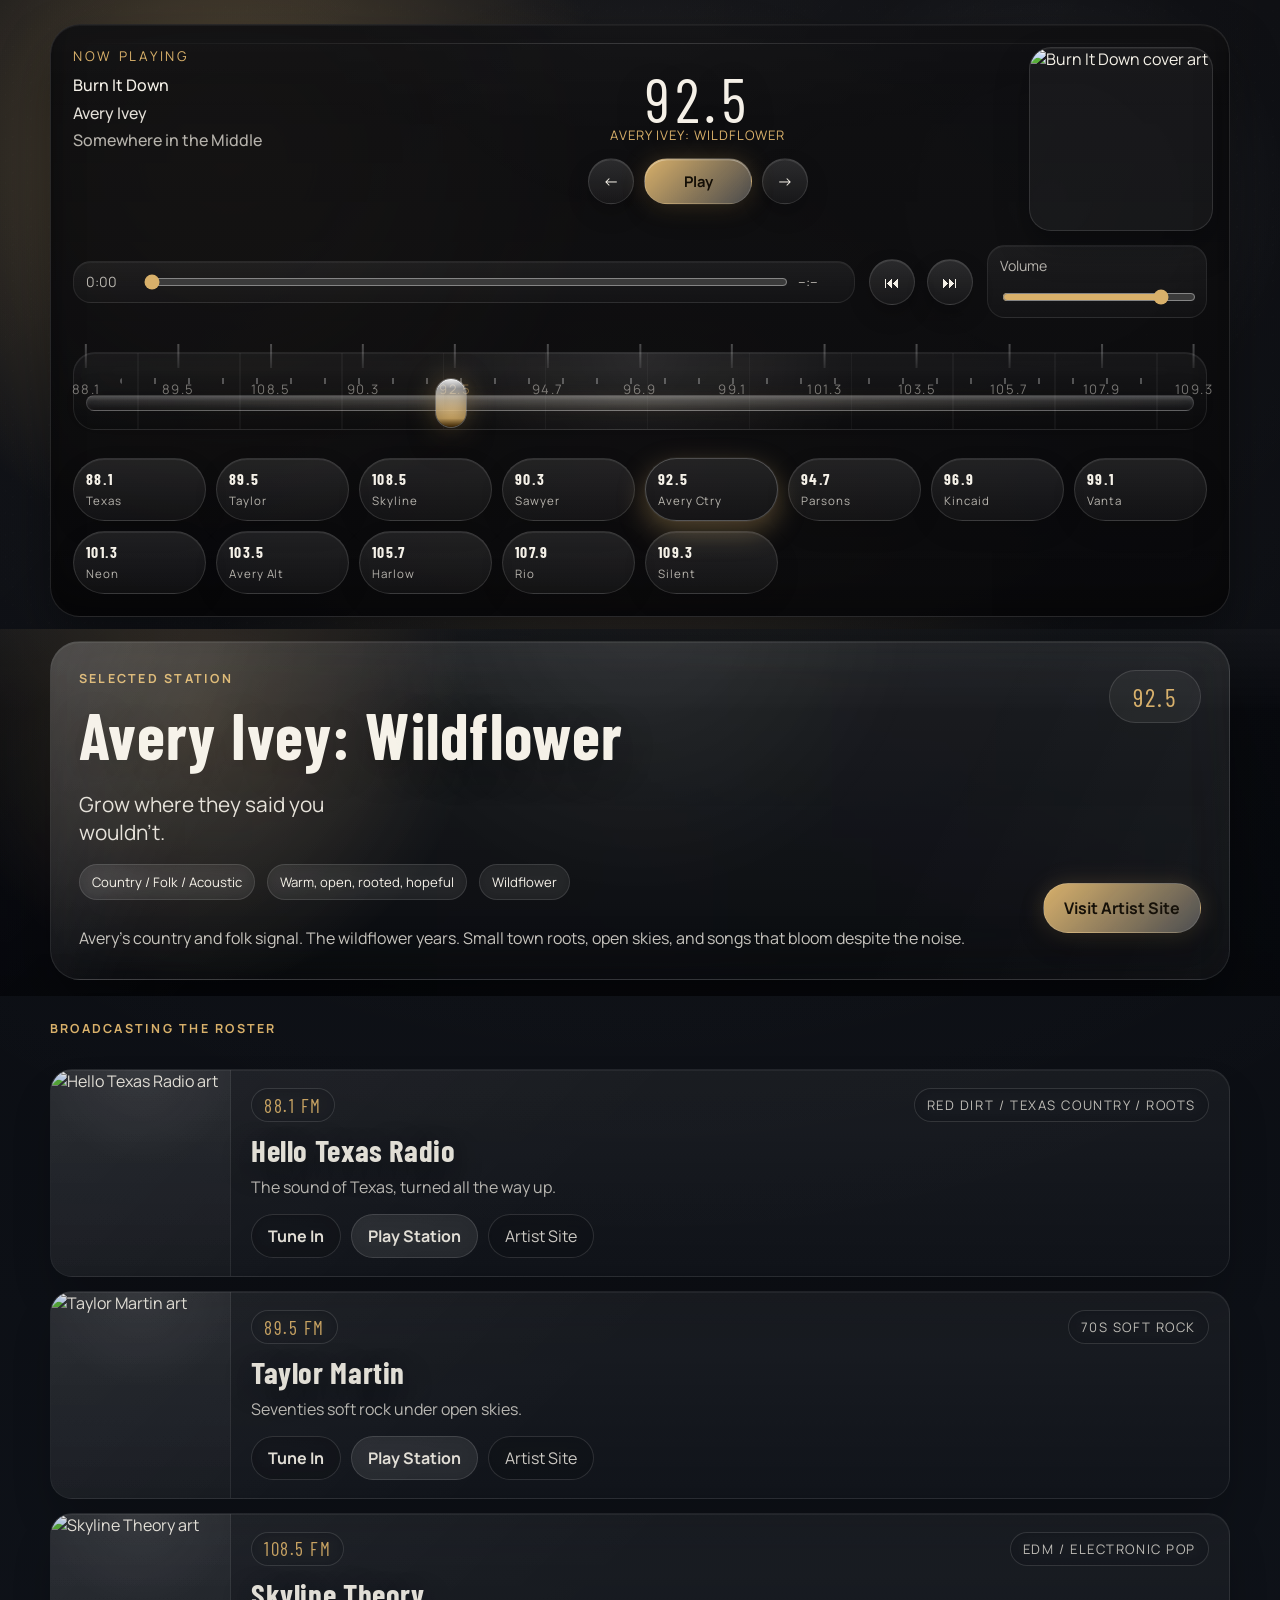
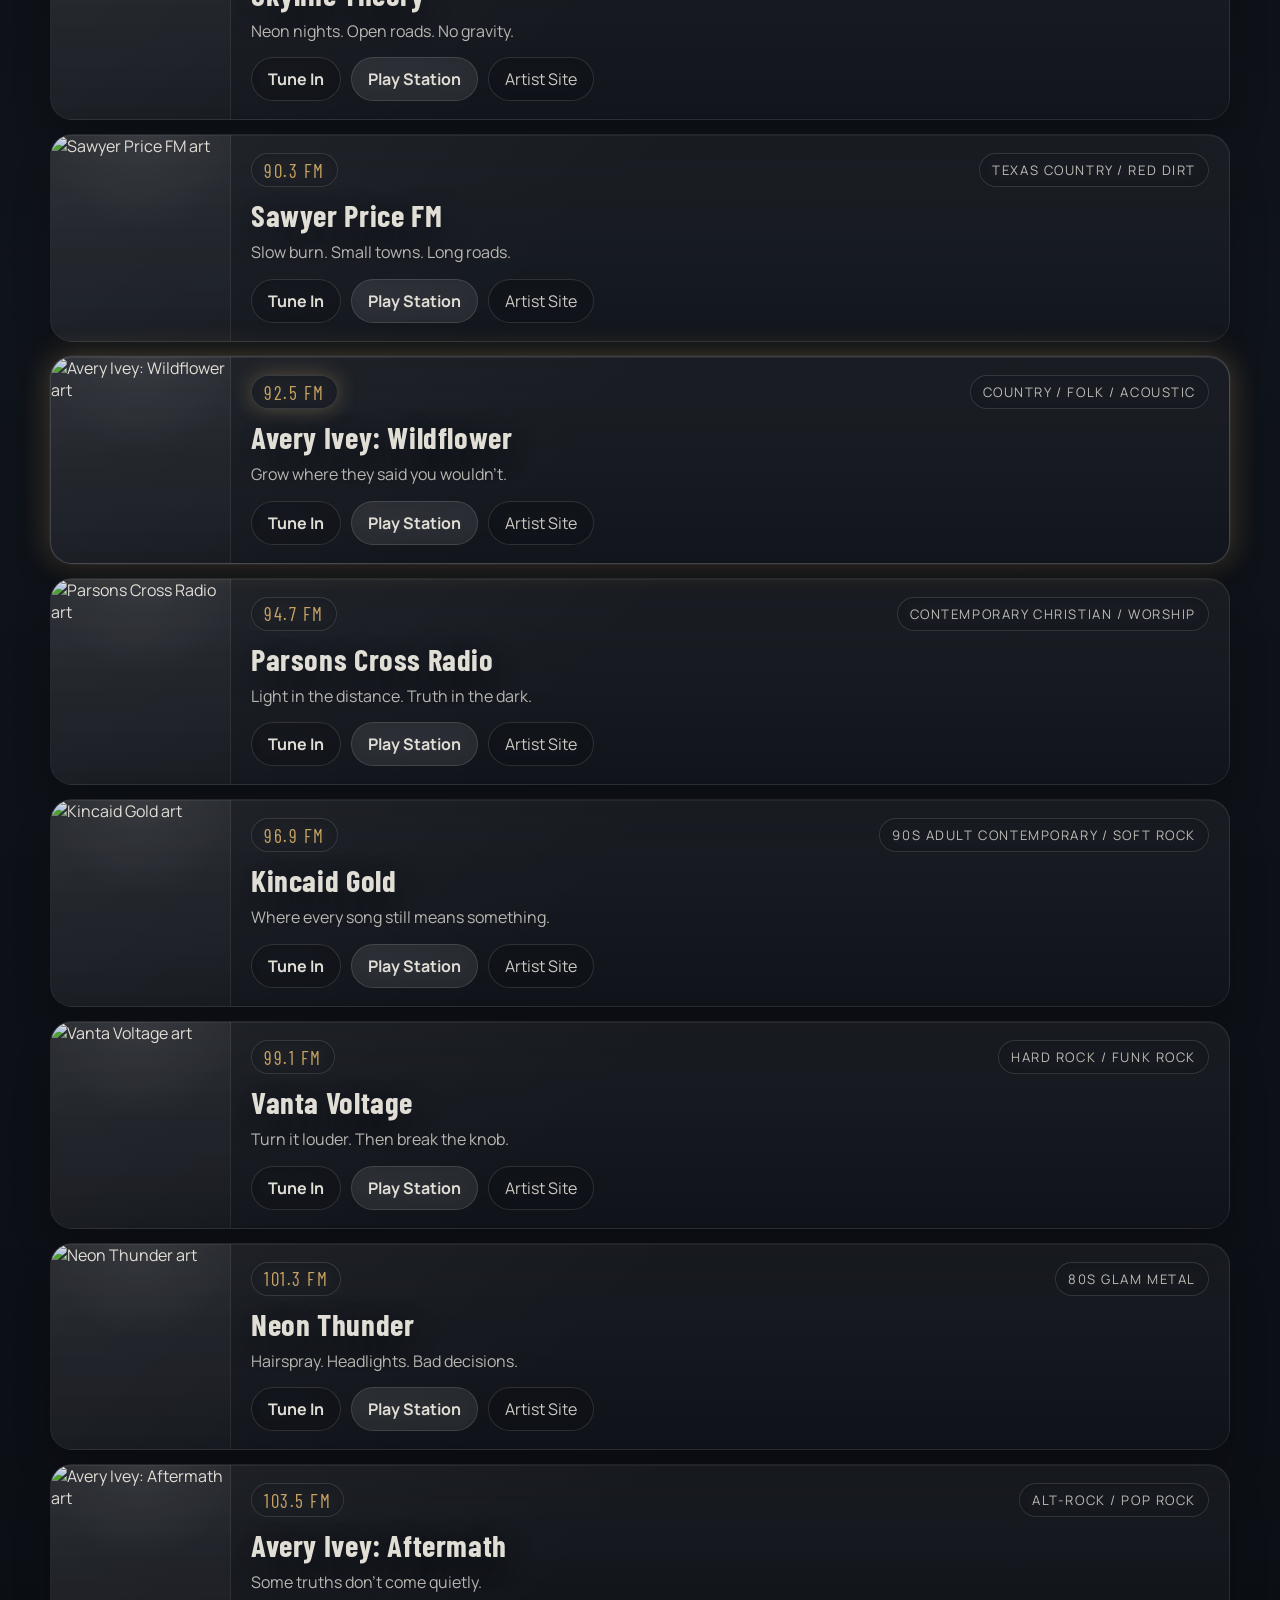
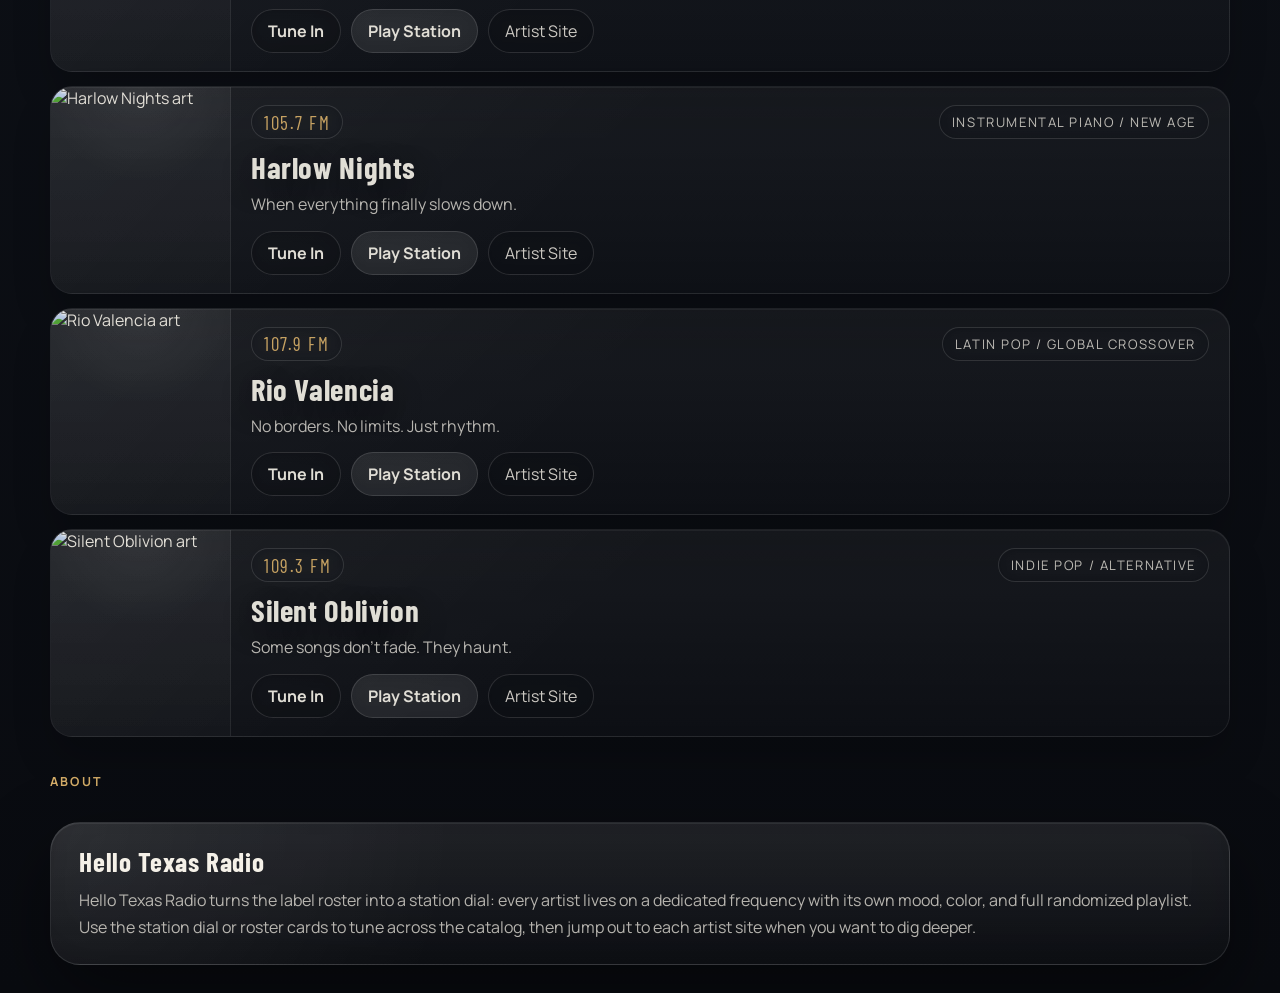
==== index.html @ 2b3ccd03 "Migrade to canonical Websites folder location" ====
<!DOCTYPE html>
<html lang="en">
  <head>
    <meta charset="UTF-8" />
    <meta name="viewport" content="width=device-width, initial-scale=1.0" />
    <title>Hello Texas Radio</title>
    <meta
      name="description"
      content="Tune through the stations of Hello Texas Records in a cinematic radio-dial homepage experience."
    />
    <link rel="preconnect" href="https://fonts.googleapis.com" />
    <link rel="preconnect" href="https://fonts.gstatic.com" crossorigin />
    <link
      href="https://fonts.googleapis.com/css2?family=Barlow+Condensed:wght@500;600;700&family=Manrope:wght@400;500;600;700&display=swap"
      rel="stylesheet"
    />
    <link rel="stylesheet" href="./css/styles.css" />
  </head>
  <body class="theme-texas">
    <div class="page-shell">
      <div class="atmosphere">
        <div class="atmosphere__gradient"></div>
        <div class="atmosphere__art" id="hero-art"></div>
        <div class="atmosphere__scanlines"></div>
        <div class="atmosphere__grain"></div>
      </div>

      <div class="sticky-player" id="sticky-player" aria-hidden="true">
        <div class="sticky-player__inner">
          <div class="sticky-player__meta">
            <img
              class="sticky-player__art"
              id="sticky-art"
              src="https://raw.githubusercontent.com/SteveP999/Hello-Texas/main/dancing-through-my-dreams-cover.png"
              alt="Current album art"
            />
            <div class="sticky-player__copy">
              <span id="sticky-track">Dancing Through My Dreams</span>
              <span id="sticky-artist">Hello Texas</span>
            </div>
          </div>

          <div class="sticky-player__station-nav">
            <button class="transport__button" id="sticky-station-prev" type="button" aria-label="Previous station">
              &#8592;
            </button>
            <div class="sticky-player__station-block">
              <span id="sticky-frequency">88.1 FM</span>
              <strong id="sticky-station">Hello Texas Radio</strong>
            </div>
            <button class="transport__button" id="sticky-station-next" type="button" aria-label="Next station">
              &#8594;
            </button>
          </div>

          <div class="sticky-player__controls">
            <button class="transport__button" id="sticky-prev" type="button" aria-label="Previous track">
              &#9198;
            </button>
            <button
              class="transport__button transport__button--play"
              id="sticky-play"
              type="button"
              aria-label="Play or pause"
            >
              Play
            </button>
            <button class="transport__button" id="sticky-next" type="button" aria-label="Next track">
              &#9197;
            </button>
          </div>
        </div>
      </div>

      <main id="top">
        <section class="radio-top section" id="stations">
          <div class="dial-card">
            <div class="radio-top__header">
              <div class="player-copy radio-top__copy">
                <p class="player-kicker">Now Playing</p>
                <h3 class="player-track" id="player-track">Dancing Through My Dreams</h3>
                <p class="player-artist" id="player-artist">Hello Texas</p>
                <p class="player-album" id="player-album">Day to Day (The Lost Tapes)</p>
              </div>

              <div class="radio-top__center">
                <div class="hero-player-layout__station-nav radio-top__station-nav">
                  <div class="hero-player-layout__station radio-top__station-block">
                    <div class="hero-player-card__brandbar radio-top__brandbar" aria-label="Hello Texas Radio">
                      <span class="hero-player-card__brand">
                        <span class="hero-player-card__brand-hello">Hello</span>
                        <span class="hero-player-card__brand-texas">Texas</span>
                        <span class="hero-player-card__brand-radio">Radio</span>
                      </span>
                    </div>
                    <span class="hero-player-layout__frequency" id="player-frequency">88.1</span>
                    <p class="player-station" id="player-station">Hello Texas Radio</p>
                    <div class="radio-top__play-row">
                      <button class="transport__button" id="player-station-prev" type="button" aria-label="Previous station">
                        &#8592;
                      </button>
                      <button
                        class="transport__button transport__button--play transport__button--hero-play"
                        id="player-play"
                        type="button"
                        aria-label="Play or pause"
                      >
                        Play
                      </button>
                      <button class="transport__button" id="player-station-next" type="button" aria-label="Next station">
                        &#8594;
                      </button>
                    </div>
                  </div>
                </div>
              </div>

              <div class="radio-top__art">
                <img
                  class="player-art radio-top__art-image"
                  id="player-art"
                  src="https://raw.githubusercontent.com/SteveP999/Hello-Texas/main/dancing-through-my-dreams-cover.png"
                  alt="Current track artwork"
                />
                <img
                  class="station-panel__cover station-panel__cover--hidden"
                  id="station-cover"
                  src="https://raw.githubusercontent.com/SteveP999/Hello-Texas/main/dancing-through-my-dreams-cover.png"
                  alt="Selected station art"
                />
              </div>
            </div>

            <div class="radio-top__controls">
              <div class="transport transport--hero">
                <button class="transport__button" id="player-prev" type="button" aria-label="Previous track">
                  &#9198;
                </button>
                <button class="transport__button" id="player-next" type="button" aria-label="Next track">
                  &#9197;
                </button>
              </div>

              <div class="progress">
                <span id="current-time">0:00</span>
                <input
                  class="progress__slider"
                  id="progress-slider"
                  type="range"
                  min="0"
                  max="100"
                  value="0"
                  step="0.1"
                  aria-label="Track progress"
                />
                <span id="duration-time">--:--</span>
              </div>

              <div class="volume">
                <label for="volume-slider">Volume</label>
                <input
                  class="volume__slider"
                  id="volume-slider"
                  type="range"
                  min="0"
                  max="1"
                  value="0.85"
                  step="0.01"
                  aria-label="Volume"
                />
              </div>
            </div>

            <div class="dial" id="dial" aria-label="Radio station dial">
              <div class="dial__track"></div>
              <div class="dial__ticks" id="dial-ticks"></div>
              <button
                class="dial__knob"
                id="dial-knob"
                type="button"
                aria-label="Drag to tune stations"
                aria-valuemin="88.1"
                aria-valuemax="109.3"
                aria-valuenow="88.1"
              ></button>
            </div>

            <div class="preset-row" id="preset-row" aria-label="Station presets"></div>
          </div>
        </section>

        <section class="hero section" id="main-player-anchor">
          <article class="station-panel station-info-panel">
            <div class="station-panel__header station-panel__header--wide">
              <div class="station-panel__heading">
                <p class="eyebrow">Selected Station</p>
                <h1 id="hero-station-name">Hello Texas Radio</h1>
                <p class="hero__lede" id="hero-tagline">The sound of Texas, turned all the way up.</p>
              </div>
              <span class="frequency-badge hero__frequency-badge" id="station-frequency-badge">88.1</span>
            </div>

            <div class="station-panel__body station-panel__body--wide">
              <div class="station-panel__copy station-panel__copy--summary">
                <div class="station-meta station-meta--compact">
                  <span id="hero-genre">Red Dirt / Texas Country / Roots</span>
                  <span id="hero-mood">Gritty, warm, backroad, flagship</span>
                  <span id="station-featured-track">Dancing Through My Dreams</span>
                </div>

                <p class="hero__description station-panel__description" id="hero-description">
                  The home signal for Hello Texas Records. Red Dirt roots, Texas storytelling, and the
                  label's flagship sound.
                </p>
              </div>

              <div class="station-panel__actions">
                <a
                  class="button button--primary"
                  id="hero-cta"
                  href="https://stevep999.github.io/Hello-Texas/"
                  target="_blank"
                  rel="noreferrer"
                >
                  Visit Artist Site
                </a>
              </div>
            </div>

          </article>
        </section>

        <section class="hero-player section" id="roster">
          <div class="section-heading">
            <p class="eyebrow">Broadcasting the Roster</p>
          </div>

          <div class="quick-strip" id="quick-strip" aria-label="All stations"></div>
        </section>

        <section class="about section" id="about">
          <div class="section-heading">
            <p class="eyebrow">About</p>
          </div>

          <div class="about-grid">
            <article class="about-card about-card--wide" id="contact">
              <h3>Hello Texas Radio</h3>
              <p>
                Hello Texas Radio turns the label roster into a station dial: every artist lives on a dedicated
                frequency with its own mood, color, and full randomized playlist. Use the station dial or roster
                cards to tune across the catalog, then jump out to each artist site when you want to dig deeper.
              </p>
            </article>
          </div>
        </section>
      </main>
    </div>

    <script type="module" src="./js/app.js"></script>
  </body>
</html>
---- css/styles.css ----
:root {
  --bg: #090b10;
  --bg-soft: rgba(9, 11, 16, 0.78);
  --panel: rgba(19, 24, 31, 0.78);
  --text: #f5f1e8;
  --muted: rgba(245, 241, 232, 0.72);
  --line: rgba(255, 255, 255, 0.1);
  --accent: #c8922a;
  --glow: rgba(200, 146, 42, 0.35);
  --shadow: 0 30px 80px rgba(0, 0, 0, 0.45);
  --radius-xl: 30px;
  --radius-lg: 22px;
  --radius-md: 16px;
  --container: 1180px;
  --topbar-height: 0px;
  --sticky-player-height: 0px;
}

* {
  box-sizing: border-box;
}

html {
  scroll-behavior: smooth;
}

body {
  margin: 0;
  min-height: 100vh;
  font-family: "Manrope", sans-serif;
  color: var(--text);
  background:
    radial-gradient(circle at top, rgba(255, 255, 255, 0.06), transparent 30%),
    linear-gradient(180deg, #08090d 0%, #0f131a 45%, #090b10 100%);
  overflow-x: hidden;
}

body::before {
  content: "";
  position: fixed;
  inset: 0;
  background: radial-gradient(circle at center, var(--glow), transparent 60%);
  opacity: 0.5;
  pointer-events: none;
  transition: background 240ms ease;
}

img {
  display: block;
  max-width: 100%;
}

a {
  color: inherit;
  text-decoration: none;
}

button,
input {
  font: inherit;
}

.page-shell {
  position: relative;
  isolation: isolate;
}

.atmosphere {
  position: fixed;
  inset: 0;
  pointer-events: none;
  z-index: -1;
}

.atmosphere__gradient,
.atmosphere__art,
.atmosphere__scanlines,
.atmosphere__grain {
  position: absolute;
  inset: 0;
}

.atmosphere__gradient {
  background:
    radial-gradient(circle at 18% 18%, var(--glow), transparent 30%),
    radial-gradient(circle at 82% 22%, rgba(255, 255, 255, 0.08), transparent 20%),
    linear-gradient(135deg, rgba(255, 255, 255, 0.02), transparent 55%);
  transition: background 300ms ease;
}

.atmosphere__art {
  background-position: center;
  background-size: cover;
  opacity: 0.18;
  filter: blur(18px) saturate(1.1);
  transform: scale(1.08);
  transition: background-image 320ms ease, opacity 320ms ease;
}

.atmosphere__scanlines {
  background-image: linear-gradient(
    to bottom,
    rgba(255, 255, 255, 0.03),
    rgba(255, 255, 255, 0.01) 1px,
    transparent 1px,
    transparent 4px
  );
  opacity: 0.08;
}

.atmosphere__grain {
  background-image:
    radial-gradient(circle at 25% 30%, rgba(255, 255, 255, 0.05) 0 1px, transparent 1px),
    radial-gradient(circle at 70% 60%, rgba(255, 255, 255, 0.04) 0 1px, transparent 1px);
  background-size: 22px 22px, 18px 18px;
  mix-blend-mode: soft-light;
  opacity: 0.18;
}

.topbar,
.section {
  width: min(calc(100% - 32px), var(--container));
  margin: 0 auto;
}

.topbar {
  display: none;
}

body.has-sticky-player main {
  padding-top: var(--sticky-player-height);
}

.sticky-player {
  position: fixed;
  top: var(--topbar-height);
  left: 0;
  right: 0;
  z-index: 19;
  opacity: 0;
  pointer-events: none;
  transform: translateY(-10px);
  transition: opacity 180ms ease, transform 180ms ease;
}

.sticky-player.is-visible {
  opacity: 1;
  pointer-events: auto;
  transform: translateY(0);
}

.sticky-player__inner {
  width: min(calc(100% - 32px), var(--container));
  margin: 0 auto;
  padding: 14px 28px;
  display: flex;
  align-items: center;
  justify-content: space-between;
  gap: 18px;
  background: linear-gradient(180deg, rgba(255, 255, 255, 0.07), rgba(255, 255, 255, 0.025));
  border: 1px solid var(--line);
  border-radius: 0 0 var(--radius-xl) var(--radius-xl);
  box-shadow:
    inset 0 1px 0 rgba(255, 255, 255, 0.08),
    inset 0 -18px 36px rgba(0, 0, 0, 0.18),
    var(--shadow);
  backdrop-filter: blur(18px);
}

.sticky-player__meta,
.sticky-player__copy,
.hero-player__stack {
  display: flex;
}

.sticky-player__meta {
  align-items: center;
  gap: 18px;
  min-width: 0;
}

.sticky-player__station-block,
.sticky-player__copy {
  display: flex;
  flex-direction: column;
  min-width: 0;
}

.sticky-player__station-block strong,
.sticky-player__copy strong,
.sticky-player__frequency {
  font-family: "Barlow Condensed", sans-serif;
}

.sticky-player__frequency {
  color: rgba(245, 241, 232, 0.92);
  font-size: 1.15rem;
  letter-spacing: 0.08em;
  white-space: nowrap;
}

.sticky-player__station-block strong,
.sticky-player__copy strong {
  font-size: 1.2rem;
  line-height: 0.95;
}

.sticky-player__station-block strong {
  color: var(--muted);
  font-size: 0.9rem;
  letter-spacing: 0.12em;
  text-transform: uppercase;
}

.sticky-player__station-block #sticky-frequency,
.sticky-player__station-block #sticky-station {
  display: block;
  width: 100%;
}

.sticky-player__copy span {
  color: var(--muted);
  white-space: nowrap;
  overflow: hidden;
  text-overflow: ellipsis;
}

.sticky-player__art {
  width: 58px;
  height: 58px;
  border-radius: 14px;
  object-fit: cover;
  border: 1px solid rgba(255, 255, 255, 0.14);
  box-shadow: 0 12px 22px rgba(0, 0, 0, 0.24);
}

.sticky-player__station-nav,
.sticky-player__controls {
  display: flex;
  align-items: center;
  gap: 12px;
  flex-shrink: 0;
}

.sticky-player__station-nav {
  justify-content: center;
  min-width: 220px;
}

.sticky-player__station-nav .sticky-player__station-block {
  display: flex;
  flex-direction: column;
  align-items: center;
  text-align: center;
  min-width: 120px;
}

.brand {
  display: inline-flex;
  align-items: center;
  gap: 14px;
}

.brand__mark {
  display: grid;
  place-items: center;
  width: 48px;
  height: 48px;
  border-radius: 14px;
  font-family: "Barlow Condensed", sans-serif;
  font-size: 1.15rem;
  font-weight: 700;
  letter-spacing: 0.12em;
  background: linear-gradient(135deg, rgba(255, 255, 255, 0.1), rgba(255, 255, 255, 0.02));
  border: 1px solid rgba(255, 255, 255, 0.12);
  box-shadow: 0 0 0 1px rgba(255, 255, 255, 0.03), 0 12px 40px var(--glow);
}

.brand__text,
.dial-readout {
  display: flex;
  flex-direction: column;
}

.brand__text strong,
.nav a,
.section-heading h2,
.dial-readout__name,
.player-track,
.about-card h3,
.station-panel__name,
.hero h1 {
  font-family: "Barlow Condensed", sans-serif;
}

.brand__text strong {
  font-size: 1.2rem;
  letter-spacing: 0.03em;
}

.brand__text small,
.nav a,
.hero__description,
.station-panel__tagline,
.about-card p {
  color: var(--muted);
}

.nav {
  display: inline-flex;
  gap: 22px;
}

.section {
  padding: 42px 0;
}

.hero {
  display: grid;
  grid-template-columns: minmax(0, 1.05fr) minmax(360px, 0.95fr);
  gap: 28px;
  width: 100%;
  margin: 0;
  padding:
    clamp(44px, 7vw, 72px)
    max(16px, calc((100vw - var(--container)) / 2))
    clamp(28px, 4vw, 44px);
  align-items: stretch;
  position: relative;
  overflow: hidden;
  min-height: auto;
  background-image: var(--hero-image);
  background-position: center;
  background-size: cover;
  border-radius: 0;
}

.hero::before,
.hero::after {
  content: "";
  position: absolute;
  inset: 0;
  pointer-events: none;
}

.hero::before {
  background:
    linear-gradient(90deg, rgba(5, 6, 10, 0.88) 0%, rgba(7, 9, 13, 0.72) 42%, rgba(7, 9, 13, 0.48) 100%),
    linear-gradient(180deg, rgba(4, 6, 10, 0.28) 0%, rgba(4, 6, 10, 0.6) 100%);
}

.hero::after {
  background:
    radial-gradient(circle at 16% 24%, var(--glow), transparent 24%),
    linear-gradient(180deg, rgba(255, 255, 255, 0.08), transparent 22%, transparent 78%, rgba(0, 0, 0, 0.26)),
    linear-gradient(135deg, rgba(255, 255, 255, 0.05), transparent 34%);
  mix-blend-mode: screen;
  opacity: 0.55;
}

.hero-player__stack {
  flex-direction: column;
  gap: 28px;
}

.hero__headline {
  display: flex;
  align-items: center;
  gap: 18px;
  flex-wrap: wrap;
  margin-bottom: 18px;
}

.hero__frequency-badge {
  min-width: 110px;
}

.hero__copy,
.station-panel,
.station-info-panel,
.dial-card,
.player-card,
.about-card {
  position: relative;
  overflow: hidden;
  background:
    linear-gradient(180deg, rgba(255, 255, 255, 0.09), rgba(255, 255, 255, 0.025)),
    radial-gradient(circle at top left, rgba(255, 255, 255, 0.07), transparent 34%);
  border: 1px solid var(--line);
  border-radius: var(--radius-xl);
  box-shadow:
    inset 0 1px 0 rgba(255, 255, 255, 0.07),
    inset 0 -26px 40px rgba(0, 0, 0, 0.14),
    var(--shadow);
  backdrop-filter: blur(18px);
}

.hero__copy {
  z-index: 1;
  padding: clamp(28px, 4vw, 46px);
  align-self: end;
  background:
    linear-gradient(180deg, rgba(6, 8, 12, 0.46), rgba(6, 8, 12, 0.22));
  border-color: rgba(255, 255, 255, 0.08);
  backdrop-filter: blur(10px);
}

.dial-card::before,
.player-card::before,
.station-panel::before,
.station-info-panel::before {
  content: "";
  position: absolute;
  inset: 0;
  background:
    linear-gradient(115deg, rgba(255, 255, 255, 0.14), transparent 18%, transparent 70%, rgba(255, 255, 255, 0.05)),
    radial-gradient(circle at 50% -10%, rgba(255, 255, 255, 0.12), transparent 42%);
  opacity: 0.55;
  pointer-events: none;
}

.dial-card::after,
.player-card::after {
  content: "";
  position: absolute;
  left: 24px;
  right: 24px;
  top: 18px;
  height: 1px;
  background: linear-gradient(90deg, transparent, rgba(255, 255, 255, 0.28), transparent);
  pointer-events: none;
}

.eyebrow {
  margin: 0 0 8px;
  color: var(--accent);
  text-transform: uppercase;
  letter-spacing: 0.18em;
  font-size: 0.78rem;
  font-weight: 700;
}

.hero h1,
.section-heading h2 {
  margin: 0;
  line-height: 0.95;
  letter-spacing: 0.02em;
}

.hero h1 {
  font-size: clamp(2.8rem, 5vw, 4.8rem);
  max-width: 10ch;
  text-shadow: 0 10px 34px rgba(0, 0, 0, 0.4);
}

.hero h1 span {
  color: var(--accent);
}

.hero__lede {
  margin: 14px 0 0;
  font-size: clamp(1rem, 1.7vw, 1.3rem);
  max-width: 24ch;
  color: rgba(245, 241, 232, 0.92);
}

.station-meta {
  display: flex;
  flex-wrap: wrap;
  gap: 12px;
  margin: 20px 0;
}

.station-meta span,
.frequency-badge,
.preset-button,
.quick-strip__button {
  border: 1px solid rgba(255, 255, 255, 0.12);
  background: rgba(255, 255, 255, 0.05);
  border-radius: 999px;
}

.station-meta span {
  padding: 10px 16px;
  font-size: 0.95rem;
  backdrop-filter: blur(8px);
}

.hero__description {
  margin: 0 0 20px;
  max-width: 54ch;
  line-height: 1.6;
  color: rgba(245, 241, 232, 0.8);
}

.hero__actions {
  display: flex;
  flex-wrap: wrap;
  gap: 14px;
}

.button {
  display: inline-flex;
  align-items: center;
  justify-content: center;
  min-height: 50px;
  padding: 0 20px;
  border-radius: 999px;
  border: 1px solid rgba(255, 255, 255, 0.12);
  transition: transform 180ms ease, border-color 180ms ease, background 180ms ease;
}

.button:hover,
.transport__button:hover,
.dial-arrow:hover,
.preset-button:hover,
.quick-strip__button:hover {
  transform: translateY(-1px);
}

.button--primary {
  background: linear-gradient(135deg, var(--accent), rgba(255, 255, 255, 0.25));
  color: #120d05;
  font-weight: 700;
  box-shadow:
    0 0 24px rgba(255, 204, 122, 0.16),
    0 12px 26px rgba(0, 0, 0, 0.24);
}

.button--ghost {
  background: rgba(255, 255, 255, 0.08);
  color: var(--text);
  backdrop-filter: blur(10px);
}

.station-panel,
.station-info-panel,
.dial-card,
.player-card,
.about-card {
  padding: 28px;
}

.hero-player-card {
  min-width: 0;
  z-index: 1;
  align-self: center;
  background:
    linear-gradient(180deg, rgba(6, 8, 12, 0.54), rgba(7, 10, 14, 0.3)),
    radial-gradient(circle at top, rgba(255, 255, 255, 0.05), transparent 36%);
  border-color: rgba(255, 255, 255, 0.1);
  box-shadow:
    inset 0 1px 0 rgba(255, 255, 255, 0.08),
    inset 0 -26px 40px rgba(0, 0, 0, 0.2),
    0 30px 80px rgba(0, 0, 0, 0.42);
}

.hero-player-card__brandbar {
  position: relative;
  z-index: 1;
  margin: -28px -28px 18px;
  padding: 12px 20px;
  border-bottom: 1px solid rgba(255, 255, 255, 0.08);
  background: linear-gradient(180deg, rgba(255, 255, 255, 0.08), rgba(255, 255, 255, 0.03));
}

.hero-player-card__brand {
  display: inline-flex;
  align-items: center;
  gap: 8px;
  font-family: "Barlow Condensed", sans-serif;
  font-size: 1.4rem;
  font-weight: 700;
  letter-spacing: 0.06em;
  text-transform: uppercase;
}

.hero-player-card__brand-hello {
  color: #d64747;
}

.hero-player-card__brand-texas {
  color: #f5f1e8;
}

.hero-player-card__brand-records {
  color: #4f8ee8;
}

.hero-player-card .station-panel__body {
  width: 100%;
  grid-template-columns: minmax(180px, 240px) minmax(0, 1fr);
  align-items: start;
  gap: 24px;
}

.hero-player-card .player-section {
  display: flex;
  flex-direction: column;
  gap: 20px;
  justify-content: space-between;
}

.hero-player-card .player-card__main,
.hero-player-card .player-controls {
  position: relative;
  z-index: 1;
}

.hero-player-layout {
  display: grid;
  grid-template-columns: minmax(0, 1fr) minmax(150px, 0.7fr) 92px;
  gap: 18px;
  align-items: center;
}

.hero-player-layout__track {
  align-items: flex-start;
}

.hero-player-layout__station {
  display: flex;
  flex-direction: column;
  align-items: center;
  justify-content: center;
  gap: 8px;
  text-align: center;
}

.hero-player-layout__frequency {
  font-family: "Barlow Condensed", sans-serif;
  font-size: clamp(2.7rem, 4.8vw, 4.2rem);
  line-height: 0.85;
  letter-spacing: 0.08em;
  color: rgba(255, 250, 240, 0.96);
  text-shadow: 0 12px 30px rgba(0, 0, 0, 0.38);
}

.hero-player-layout__art {
  width: 100%;
  max-width: 92px;
  justify-self: end;
}

.hero-player-card .player-station {
  margin: 0;
  font-size: 0.95rem;
  letter-spacing: 0.1em;
  color: rgba(245, 241, 232, 0.88);
}

.hero-player-card .player-track {
  font-size: clamp(1.45rem, 2.2vw, 2.2rem);
}

.player-artist {
  margin: 8px 0 0;
  font-size: 0.95rem;
  color: rgba(245, 241, 232, 0.9);
}

.hero-player-card .player-album {
  margin-top: 6px;
  font-size: 0.9rem;
  color: rgba(245, 241, 232, 0.76);
}

.station-panel__header,
.dial-topline,
.player-card {
  display: flex;
  align-items: center;
  justify-content: space-between;
}

.dial-topline {
  margin-bottom: 10px;
}

.frequency-badge {
  min-width: 92px;
  padding: 10px 14px;
  text-align: center;
  color: var(--accent);
  font-family: "Barlow Condensed", sans-serif;
  font-size: 1.6rem;
  letter-spacing: 0.08em;
}

.station-panel__body {
  display: grid;
  grid-template-columns: 140px minmax(0, 1fr);
  gap: 22px;
  margin-top: 18px;
}

.station-panel__cover,
.player-art {
  width: 100%;
  aspect-ratio: 1;
  object-fit: cover;
  border-radius: var(--radius-lg);
  border: 1px solid rgba(255, 255, 255, 0.12);
  background: rgba(255, 255, 255, 0.04);
  box-shadow:
    0 16px 34px rgba(0, 0, 0, 0.28),
    inset 0 1px 0 rgba(255, 255, 255, 0.06);
}

.station-panel__name {
  margin: 0;
  font-size: 2.2rem;
  line-height: 0.95;
}

.station-panel__tagline {
  margin: 10px 0 18px;
  font-size: 1rem;
  line-height: 1.5;
}

.station-facts {
  display: grid;
  gap: 14px;
  margin: 0;
}

.station-facts div {
  padding-top: 14px;
  border-top: 1px solid rgba(255, 255, 255, 0.08);
}

.station-facts dt {
  margin-bottom: 4px;
  color: var(--muted);
  font-size: 0.82rem;
  text-transform: uppercase;
  letter-spacing: 0.14em;
}

.station-facts dd {
  margin: 0;
}

.section-heading {
  display: flex;
  flex-direction: column;
  gap: 8px;
  margin-bottom: 24px;
}

.section-heading h2 {
  font-size: clamp(2.2rem, 4vw, 3.4rem);
  max-width: 12ch;
}

.dial-readout {
  align-items: center;
  gap: 6px;
}

.dial-readout__frequency {
  color: var(--accent);
  font-family: "Barlow Condensed", sans-serif;
  font-size: clamp(2.2rem, 7vw, 3.6rem);
  letter-spacing: 0.1em;
  text-shadow: 0 0 18px var(--glow);
}

.dial-readout__name {
  font-size: 1.25rem;
  letter-spacing: 0.08em;
  text-transform: uppercase;
  color: rgba(245, 241, 232, 0.88);
}

.dial-arrow,
.transport__button {
  display: inline-flex;
  align-items: center;
  justify-content: center;
  border: 1px solid rgba(255, 255, 255, 0.12);
  background:
    linear-gradient(180deg, rgba(255, 255, 255, 0.12), rgba(255, 255, 255, 0.04));
  color: var(--text);
  cursor: pointer;
  box-shadow:
    inset 0 1px 0 rgba(255, 255, 255, 0.1),
    0 10px 22px rgba(0, 0, 0, 0.2);
}

.dial-arrow {
  width: 54px;
  height: 54px;
  border-radius: 999px;
  font-size: 1.4rem;
}

.dial {
  position: relative;
  margin: 34px 0 28px;
  padding: 42px 12px 18px;
  touch-action: pan-y;
  overflow: visible;
  border-radius: 22px;
  background:
    linear-gradient(180deg, rgba(255, 255, 255, 0.05), rgba(255, 255, 255, 0.015)),
    radial-gradient(circle at top, rgba(255, 255, 255, 0.08), transparent 38%);
  border: 1px solid rgba(255, 255, 255, 0.08);
  box-shadow:
    inset 0 1px 0 rgba(255, 255, 255, 0.06),
    inset 0 -20px 34px rgba(0, 0, 0, 0.18);
}

.dial__track {
  position: relative;
  z-index: 1;
  height: 16px;
  border-radius: 999px;
  background:
    linear-gradient(180deg, rgba(255, 255, 255, 0.2), rgba(255, 255, 255, 0.06) 35%, rgba(0, 0, 0, 0.2)),
    linear-gradient(90deg, rgba(255, 255, 255, 0.06), rgba(255, 255, 255, 0.16), rgba(255, 255, 255, 0.06));
  border: 1px solid rgba(255, 255, 255, 0.14);
  box-shadow:
    inset 0 2px 4px rgba(255, 255, 255, 0.08),
    inset 0 -4px 8px rgba(0, 0, 0, 0.22),
    0 0 24px rgba(0, 0, 0, 0.18);
}

.dial__track::before {
  content: "";
  position: absolute;
  left: 3%;
  right: 3%;
  top: -18px;
  height: 6px;
  border-radius: 999px;
  background:
    repeating-linear-gradient(
      90deg,
      rgba(255, 255, 255, 0.42) 0 2px,
      transparent 2px 34px
    );
  opacity: 0.65;
}

.dial__track::after {
  content: "";
  position: absolute;
  inset: 3px;
  border-radius: inherit;
  background: linear-gradient(90deg, transparent, var(--glow), transparent);
  opacity: 0.4;
  filter: blur(8px);
}

.dial__ticks {
  position: absolute;
  inset: 0 12px;
  z-index: 2;
  background:
    repeating-linear-gradient(
      90deg,
      transparent 0 4.6%,
      rgba(255, 255, 255, 0.08) 4.6% 4.75%,
      transparent 4.75% 9.2%
    );
  border-radius: 18px;
  opacity: 0.5;
}

.dial__tick {
  position: absolute;
  bottom: 30px;
  transform: translateX(-50%);
  text-align: center;
  background: transparent;
  border: 0;
  color: inherit;
  cursor: pointer;
  z-index: 3;
}

.dial__tick::before {
  content: "";
  display: block;
  width: 2px;
  height: 24px;
  margin: 0 auto 12px;
  background: linear-gradient(180deg, rgba(255, 255, 255, 0.52), rgba(255, 255, 255, 0.18));
  box-shadow: 0 0 12px rgba(255, 255, 255, 0.08);
}

.dial__tick span {
  display: block;
  color: rgba(245, 241, 232, 0.9);
  font-size: 0.82rem;
  letter-spacing: 0.12em;
  text-transform: none;
  white-space: nowrap;
}

.dial__tick.is-active span {
  color: var(--accent);
  text-shadow: 0 0 12px var(--glow);
}

.dial__knob {
  position: absolute;
  top: 26px;
  left: 12px;
  z-index: 4;
  width: 30px;
  height: 48px;
  border: 0;
  border-radius: 16px;
  background:
    linear-gradient(180deg, rgba(255, 255, 255, 0.95), rgba(255, 255, 255, 0.55) 20%, var(--accent) 82%, rgba(88, 55, 7, 0.92)),
    linear-gradient(90deg, rgba(255, 255, 255, 0.4), transparent 30%, transparent 70%, rgba(0, 0, 0, 0.16));
  box-shadow:
    inset 0 1px 0 rgba(255, 255, 255, 0.6),
    inset 0 -8px 12px rgba(0, 0, 0, 0.25),
    0 0 0 1px rgba(255, 255, 255, 0.25),
    0 0 28px var(--glow),
    0 18px 30px rgba(0, 0, 0, 0.28);
  cursor: grab;
  transform: translateX(-50%);
}

.dial__knob:active {
  cursor: grabbing;
}

.preset-row,
.quick-strip,
.about-grid {
  display: grid;
  gap: 12px;
}

.preset-row {
  grid-template-columns: repeat(auto-fit, minmax(120px, 1fr));
  gap: 14px;
}

.preset-button,
.quick-strip__button {
  color: var(--text);
  cursor: pointer;
}

.preset-button {
  min-height: 58px;
  padding: 12px 16px;
  text-align: left;
  background:
    linear-gradient(180deg, rgba(255, 255, 255, 0.09), rgba(255, 255, 255, 0.035));
  box-shadow:
    inset 0 1px 0 rgba(255, 255, 255, 0.08),
    0 10px 24px rgba(0, 0, 0, 0.14);
}

.preset-button strong,
.quick-strip__button strong {
  display: block;
  font-family: "Barlow Condensed", sans-serif;
  font-size: 1.2rem;
  letter-spacing: 0.08em;
}

.preset-button span,
.quick-strip__button span {
  color: var(--muted);
  font-size: 0.84rem;
}

.preset-button.is-active,
.quick-strip__button.is-active {
  border-color: rgba(255, 255, 255, 0.24);
  box-shadow: 0 0 0 1px rgba(255, 255, 255, 0.04), 0 10px 28px var(--glow);
}

.quick-strip {
  grid-template-columns: repeat(auto-fit, minmax(260px, 1fr));
  gap: 18px;
  margin-top: 22px;
  opacity: 0.92;
}

.roster-card {
  position: relative;
  display: flex;
  align-items: flex-end;
  min-height: 320px;
  overflow: hidden;
  border-radius: 22px;
  border: 1px solid rgba(255, 255, 255, 0.08);
  background:
    linear-gradient(180deg, rgba(255, 255, 255, 0.06), rgba(255, 255, 255, 0.02)),
    linear-gradient(135deg, rgba(255, 255, 255, 0.04), transparent 46%);
  box-shadow:
    inset 0 1px 0 rgba(255, 255, 255, 0.06),
    0 24px 44px rgba(0, 0, 0, 0.2);
}

.roster-card::before,
.roster-card::after {
  content: "";
  position: absolute;
  inset: 0;
  pointer-events: none;
}

.roster-card::before {
  background-image: var(--roster-card-image);
  background-position: center;
  background-size: cover;
  transform: scale(1.04);
  filter: saturate(1.04);
  opacity: 0.78;
}

.roster-card::after {
  background:
    linear-gradient(180deg, rgba(5, 7, 11, 0.12) 0%, rgba(5, 7, 11, 0.34) 42%, rgba(5, 7, 11, 0.9) 100%),
    radial-gradient(circle at top left, rgba(255, 255, 255, 0.12), transparent 28%);
}

.roster-card__art,
.roster-card__body {
  position: relative;
  z-index: 1;
}

.roster-card__body {
  display: grid;
  gap: 18px;
  width: 100%;
  padding: 22px;
}

.roster-card__topline {
  display: flex;
  flex-wrap: wrap;
  align-items: center;
  justify-content: space-between;
  gap: 10px;
}

.roster-card__frequency,
.roster-card__genre {
  display: inline-flex;
  align-items: center;
  min-height: 34px;
  padding: 0 12px;
  border-radius: 999px;
  border: 1px solid rgba(255, 255, 255, 0.14);
  background: rgba(8, 10, 16, 0.34);
  backdrop-filter: blur(10px);
}

.roster-card__frequency {
  color: var(--accent);
  font-family: "Barlow Condensed", sans-serif;
  font-size: 1.18rem;
  letter-spacing: 0.08em;
}

.roster-card__genre {
  color: rgba(245, 241, 232, 0.82);
  font-size: 0.82rem;
  text-transform: uppercase;
  letter-spacing: 0.12em;
}

.roster-card__copy {
  display: grid;
  gap: 10px;
}

.roster-card__copy strong {
  font-family: "Barlow Condensed", sans-serif;
  font-size: clamp(2rem, 3vw, 2.8rem);
  line-height: 0.94;
  letter-spacing: 0.02em;
  text-shadow: 0 8px 30px rgba(0, 0, 0, 0.36);
}

.roster-card__copy span {
  max-width: 30ch;
  color: rgba(245, 241, 232, 0.8);
  line-height: 1.55;
}

.roster-card__actions {
  display: flex;
  flex-wrap: wrap;
  gap: 10px;
}

.roster-card__button,
.roster-card__link {
  display: inline-flex;
  align-items: center;
  justify-content: center;
  min-height: 44px;
  padding: 0 16px;
  border-radius: 999px;
  border: 1px solid rgba(255, 255, 255, 0.14);
  background: rgba(8, 10, 16, 0.42);
  color: var(--text);
  text-decoration: none;
  cursor: pointer;
  backdrop-filter: blur(10px);
  transition: transform 180ms ease, border-color 180ms ease, background 180ms ease;
}

.roster-card__button:hover,
.roster-card__link:hover {
  transform: translateY(-1px);
}

.roster-card__button {
  font-weight: 700;
}

.roster-card__button--ghost {
  background: rgba(255, 255, 255, 0.08);
}

.roster-card__link {
  color: rgba(245, 241, 232, 0.9);
}

.roster-card.is-active {
  border-color: rgba(255, 255, 255, 0.2);
  box-shadow:
    inset 0 1px 0 rgba(255, 255, 255, 0.08),
    0 0 0 1px rgba(255, 255, 255, 0.04),
    0 20px 38px rgba(0, 0, 0, 0.24),
    0 0 32px var(--glow);
}

.roster-card.is-active .roster-card__frequency {
  box-shadow: 0 0 20px var(--glow);
}

.player-card {
  gap: 24px;
  align-items: stretch;
  background:
    linear-gradient(180deg, rgba(255, 255, 255, 0.1), rgba(255, 255, 255, 0.03)),
    linear-gradient(135deg, rgba(255, 255, 255, 0.04), transparent 55%);
}

.player-card__main {
  display: grid;
  grid-template-columns: 150px minmax(0, 1fr);
  gap: 18px;
  align-items: center;
  flex: 1 1 44%;
}

.player-copy {
  min-width: 0;
}

.player-station {
  margin: 0 0 8px;
  color: var(--accent);
  font-size: 0.88rem;
  text-transform: uppercase;
  letter-spacing: 0.18em;
}

.player-track {
  margin: 0;
  font-size: clamp(2rem, 4vw, 3rem);
  line-height: 0.95;
  text-shadow: 0 0 18px rgba(255, 255, 255, 0.04);
}

.player-album {
  margin: 14px 0 0;
  color: var(--muted);
}

.player-controls {
  display: flex;
  flex: 1 1 56%;
  flex-wrap: wrap;
  align-items: center;
  justify-content: space-between;
  gap: 12px;
}

.transport {
  display: flex;
  align-items: center;
  gap: 10px;
}

.transport__button {
  min-width: 46px;
  height: 46px;
  border-radius: 999px;
}

.transport__button--play {
  min-width: 94px;
  padding: 0 16px;
  background: linear-gradient(135deg, var(--accent), rgba(255, 255, 255, 0.25));
  color: #120d05;
  font-weight: 700;
  box-shadow:
    inset 0 1px 0 rgba(255, 255, 255, 0.35),
    0 0 26px rgba(255, 202, 102, 0.18),
    0 12px 24px rgba(0, 0, 0, 0.18);
}

.progress,
.volume {
  display: grid;
  gap: 12px;
}

.progress {
  grid-template-columns: 44px minmax(180px, 1fr) 44px;
  align-items: center;
  padding: 10px 12px;
  border-radius: 18px;
  background:
    linear-gradient(180deg, rgba(255, 255, 255, 0.06), rgba(255, 255, 255, 0.025));
  border: 1px solid rgba(255, 255, 255, 0.08);
  box-shadow: inset 0 1px 0 rgba(255, 255, 255, 0.05);
}

.progress span,
.volume label {
  color: var(--muted);
  font-size: 0.88rem;
}

.progress__slider,
.volume__slider {
  width: 100%;
  accent-color: var(--accent);
}

.volume {
  padding: 10px 12px;
  border-radius: 18px;
  background:
    linear-gradient(180deg, rgba(255, 255, 255, 0.06), rgba(255, 255, 255, 0.025));
  border: 1px solid rgba(255, 255, 255, 0.08);
  box-shadow: inset 0 1px 0 rgba(255, 255, 255, 0.05);
}

.about-grid {
  grid-template-columns: repeat(3, minmax(0, 1fr));
}

.about-card h3 {
  margin: 0 0 10px;
  font-size: 1.7rem;
  letter-spacing: 0.03em;
}

.about-card p {
  margin: 0;
  line-height: 1.7;
}

@media (max-width: 980px) {
  .hero,
  .about-grid {
    grid-template-columns: 1fr;
  }

  .hero {
    padding-top: 28px;
  }

  .player-card {
    flex-direction: column;
  }

  .hero-player-card .station-panel__body {
    grid-template-columns: 1fr;
  }

  .section-heading h2 {
    max-width: none;
  }
}

@media (max-width: 720px) {
  .hero {
    padding:
      24px 16px 28px;
    min-height: auto;
  }

  .hero__copy,
  .station-panel,
  .dial-card,
  .player-card,
  .about-card,
  .sticky-player__inner {
    padding: 22px;
    border-radius: 24px;
  }

  .hero-player-card__brandbar {
    margin: -22px -22px 16px;
    padding: 10px 16px;
  }

  .hero__headline {
    align-items: flex-start;
    gap: 14px;
  }

  .hero h1 {
    font-size: clamp(2.4rem, 11vw, 3.4rem);
  }

  .sticky-player {
    top: 8px;
  }

  .sticky-player__inner {
    width: calc(100% - 16px);
    padding: 10px 12px;
    border-radius: 18px;
    display: grid;
    grid-template-columns: minmax(0, 1fr) auto;
    grid-template-areas:
      "copy art"
      "station station"
      "controls controls";
    align-items: center;
    gap: 8px 10px;
  }

  .sticky-player__meta {
    grid-area: copy;
    min-width: 0;
    display: flex;
    align-items: center;
    gap: 10px;
    flex-direction: row;
  }

  .sticky-player__art {
    grid-area: art;
    width: 46px;
    height: 46px;
    justify-self: end;
    order: 2;
  }

  .sticky-player__copy {
    min-width: 0;
  }

  .sticky-player__copy span {
    white-space: nowrap;
  }

  .sticky-player__station-nav {
    grid-area: station;
    width: 100%;
    min-width: 0;
    justify-content: center;
    gap: 8px;
  }

  .sticky-player__station-nav .sticky-player__station-block {
    min-width: 0;
  }

  .sticky-player__station-block #sticky-frequency,
  .sticky-player__station-block #sticky-station {
    width: auto;
    white-space: nowrap;
  }

  .sticky-player__controls {
    grid-area: controls;
    width: 100%;
    justify-content: center;
    gap: 8px;
  }

  .sticky-player .transport__button {
    min-width: 42px;
    min-height: 42px;
  }

  .sticky-player #sticky-play {
    min-width: 92px;
  }

  .radio-top .hero-player-card__brandbar {
    display: flex;
  }

  .station-panel__body,
  .player-card__main {
    grid-template-columns: 1fr;
  }

  .hero-player-card .station-panel__body {
    gap: 18px;
  }

  .hero-player-layout {
    grid-template-columns: 1fr;
  }

  .hero-player-layout__station {
    align-items: flex-start;
    text-align: left;
  }

  .hero-player-layout__art {
    justify-self: start;
    max-width: 76px;
  }

  .quick-strip {
    grid-template-columns: 1fr;
  }

  .roster-card {
    min-height: 280px;
  }

  .station-panel__cover,
  .player-art {
    max-width: 180px;
  }

  .dial {
    padding: 36px 4px 14px;
  }

  .dial__ticks {
    inset: 0 4px;
  }

  .dial__tick span {
    font-size: 0.72rem;
  }

  .progress {
    grid-template-columns: 44px minmax(0, 1fr) 44px;
  }
}

/* Layout refresh */
.section {
  padding: 24px 0;
}

.radio-top.section {
  padding-bottom: 12px;
}

.radio-top__header {
  position: relative;
  display: block;
  margin-bottom: 14px;
  min-height: 184px;
  padding-right: 208px;
}

.radio-top__copy {
  display: flex;
  flex-direction: column;
  align-items: flex-start;
  text-align: left;
  max-width: 260px;
  min-width: 0;
}

.radio-top__center {
  position: absolute !important;
  top: 50% !important;
  left: 50% !important;
  transform: translate(-50%, -50%) !important;
  display: inline-flex;
  align-items: center;
  justify-content: center;
  text-align: center;
  width: auto;
  margin: 0;
  min-width: max-content;
  max-width: none;
  z-index: 1;
}

.radio-top__brandbar {
  width: auto;
  margin: 0;
  padding: 0;
  border: 0;
  background: transparent;
  display: flex;
  justify-content: center;
}

.radio-top__station-nav {
  width: auto;
  display: inline-flex;
  justify-content: center;
}

.radio-top__station-block {
  gap: 6px;
  display: inline-flex;
  flex-direction: column;
  align-items: center;
  justify-content: center;
  text-align: center;
  width: auto;
  min-width: max-content;
  max-width: none;
}

.radio-top__art {
  position: absolute;
  top: 50%;
  right: -6px;
  transform: translateY(-50%);
  display: flex;
  justify-content: flex-end;
  width: 184px;
  margin: 0;
}

.radio-top__art-image {
  width: 184px;
  max-width: 184px;
  max-height: 184px;
}

.radio-top__copy .player-track,
.radio-top__copy .player-artist,
.radio-top__copy .player-album {
  font-family: "Manrope", sans-serif;
  font-size: 1rem !important;
  font-weight: 500;
  line-height: 1.35;
  letter-spacing: 0;
  text-transform: none;
  text-shadow: none;
}

.radio-top__copy .player-track {
  margin: 0;
  max-width: 100%;
}

.radio-top__copy .player-artist {
  margin: 6px 0 0;
}

.radio-top__copy .player-album {
  margin: 6px 0 0;
  color: rgba(245, 241, 232, 0.72);
}

.radio-top .hero-player-card__brandbar {
  display: none;
}

.radio-top__play-row {
  display: inline-flex;
  align-items: center;
  justify-content: center;
  gap: 10px;
  margin-top: 4px;
}

.radio-top .radio-top__station-block {
  gap: 4px;
}

.radio-top__controls {
  display: grid;
  grid-template-columns: minmax(260px, 1fr) auto minmax(180px, 220px);
  align-items: center;
  gap: 14px;
  margin-bottom: 14px;
}

.radio-top__controls .progress {
  order: 1;
}

.radio-top__controls .transport--hero {
  order: 2;
  justify-self: center;
}

.radio-top__controls .volume {
  order: 3;
}

.radio-top .player-station {
  display: inline-block;
  width: max-content;
  min-width: max-content;
  max-width: none;
  white-space: nowrap !important;
  text-wrap: nowrap;
  overflow-wrap: normal;
  word-break: normal;
  font-size: 0.82rem;
  letter-spacing: 0.08em;
  line-height: 1;
}

.radio-top .transport__button--hero-play {
  min-width: 108px;
  min-height: 44px;
  padding: 0 18px;
  font-size: 0.92rem;
}

.radio-top .dial-card {
  background:
    linear-gradient(180deg, rgba(16, 16, 18, 0.96), rgba(9, 9, 11, 0.9)),
    radial-gradient(circle at top left, rgba(255, 255, 255, 0.025), transparent 28%);
  border-color: rgba(255, 255, 255, 0.1);
  box-shadow:
    inset 0 1px 0 rgba(255, 255, 255, 0.045),
    inset 0 -22px 34px rgba(0, 0, 0, 0.32),
    0 24px 50px rgba(0, 0, 0, 0.34);
  backdrop-filter: blur(10px) saturate(0.78);
}

.radio-top .dial-card::before {
  background:
    linear-gradient(180deg, rgba(255, 255, 255, 0.04), transparent 18%, transparent 78%, rgba(255, 255, 255, 0.02)),
    radial-gradient(circle at 50% -12%, rgba(255, 255, 255, 0.04), transparent 38%);
  opacity: 0.38;
}

.radio-top .dial-card::after {
  background: linear-gradient(90deg, transparent, rgba(255, 255, 255, 0.16), transparent);
}

.hero {
  grid-template-columns: 1fr;
  gap: 18px;
  padding:
    12px
    max(16px, calc((100vw - var(--container)) / 2))
    16px;
  background-position: center;
  background-size: cover;
  min-height: 0;
}

.hero h1 {
  max-width: none;
}

.hero__copy {
  padding: 0;
  background: none;
  border: 0;
  box-shadow: none;
  backdrop-filter: none;
}

.station-panel__header--wide {
  align-items: flex-start;
  gap: 16px;
}

.station-panel__heading {
  display: grid;
  gap: 10px;
}

.station-panel__body--wide {
  grid-template-columns: minmax(0, 1fr) auto;
  align-items: center;
}

.station-panel__copy {
  min-width: 0;
}

.station-panel__copy--summary {
  display: grid;
  gap: 12px;
}

.station-panel__actions {
  display: grid;
  gap: 12px;
  justify-items: end;
}

.station-panel__description {
  margin-bottom: 0;
  max-width: none;
}

.station-meta--compact {
  margin: 0 0 14px;
}

.station-meta--compact span {
  padding: 8px 12px;
  font-size: 0.82rem;
}

.hero-player-card__brandbar {
  display: flex;
  justify-content: center;
  text-align: center;
  padding-top: 14px;
  padding-bottom: 14px;
}

.hero-player-card__brand {
  width: 100%;
  justify-content: center;
  font-size: 1.65rem;
  letter-spacing: 0.08em;
}

.hero-player-card__brand-radio {
  color: #4f8ee8;
}

.hero-player-layout {
  grid-template-columns: minmax(0, 1.2fr) minmax(220px, 0.9fr) 120px;
  gap: 20px;
  align-items: center;
}

.hero-player-layout__station-nav {
  display: grid;
  grid-template-columns: 46px minmax(0, 1fr) 46px;
  align-items: center;
  gap: 6px;
}

.player-kicker {
  margin: 0 0 10px;
  color: var(--accent);
  font-size: 0.84rem;
  letter-spacing: 0.2em;
  text-transform: uppercase;
}

.player-copy {
  display: flex;
  flex-direction: column;
  justify-content: center;
}

.player-track {
  font-size: 1.12rem;
  font-family: "Manrope", sans-serif;
  font-weight: 600;
  line-height: 1.3;
  text-shadow: none;
}

.player-artist {
  margin: 10px 0 0;
  font-size: 1.12rem;
  color: rgba(245, 241, 232, 0.92);
}

.player-album {
  margin: 8px 0 0;
  font-size: 1.12rem;
  color: rgba(245, 241, 232, 0.72);
}

.hero-player-layout__station {
  gap: 4px;
}

.hero-player-layout__art {
  max-width: 120px;
}

.hero-player-card .player-card__main.hero-player-layout {
  display: grid;
  grid-template-columns: minmax(0, 1.35fr) minmax(230px, 0.85fr) 128px;
  gap: 18px;
  align-items: center;
}

.hero-player-card .hero-player-layout__track {
  display: flex;
  flex-direction: column;
  align-items: flex-start;
  text-align: left;
}

.hero-player-card .hero-player-layout__station-nav {
  display: grid;
  grid-template-columns: 44px minmax(0, 1fr) 44px;
  align-items: center;
  gap: 4px;
}

.hero-player-card .hero-player-layout__station {
  display: flex;
  flex-direction: column;
  align-items: center;
  justify-content: center;
  text-align: center;
  gap: 6px;
}

.hero-player-card .hero-player-layout__art {
  width: 128px;
  max-width: 128px;
  justify-self: end;
}

.station-panel__embedded-player {
  margin-top: 20px;
}

.radio-top__player {
  margin-top: 18px;
  border-radius: 24px;
}

.station-panel__cover--hidden {
  display: none;
}

.player-controls--integrated {
  display: grid;
  grid-template-columns: auto minmax(260px, 1fr) minmax(180px, 220px);
  align-items: center;
  gap: 14px;
  margin-top: 8px;
}

.transport--hero {
  gap: 12px;
}

.transport__button--hero-play {
  min-width: 130px;
  min-height: 54px;
  font-size: 1rem;
}

.hero-player-card .player-station {
  margin: 0;
}

.hero-player-card .transport__button--hero-play {
  min-width: 140px;
}

.hero-player-card .progress,
.hero-player-card .volume {
  margin: 0;
}

.dial-card {
  padding: 22px;
}

.preset-row {
  gap: 10px;
}

.preset-button {
  min-height: 48px;
  padding: 10px 12px;
}

.preset-button strong {
  font-size: 0.98rem;
}

.preset-button span {
  font-size: 0.72rem;
  letter-spacing: 0.08em;
}

.quick-strip {
  grid-template-columns: 1fr;
  gap: 14px;
  margin-top: 12px;
}

.roster-card {
  display: grid;
  grid-template-columns: 180px minmax(0, 1fr);
  align-items: stretch;
  min-height: 0;
  overflow: hidden;
}

.roster-card::before,
.roster-card::after {
  display: none;
}

.roster-card__media {
  position: relative;
  border-right: 1px solid rgba(255, 255, 255, 0.08);
  background:
    linear-gradient(180deg, rgba(255, 255, 255, 0.06), rgba(255, 255, 255, 0.02)),
    radial-gradient(circle at top, rgba(255, 255, 255, 0.06), transparent 42%);
}

.roster-card__image {
  width: 100%;
  height: 100%;
  object-fit: cover;
}

.roster-card__body {
  gap: 14px;
  padding: 18px 20px;
}

.roster-card__copy strong {
  font-size: clamp(1.7rem, 2.4vw, 2.2rem);
}

.roster-card__copy span {
  max-width: none;
}

.about.section {
  padding-top: 12px;
  padding-bottom: 28px;
}

.about-grid {
  grid-template-columns: 1fr;
}

.about-card--wide {
  padding: 22px 28px;
}

.about-card--wide p {
  max-width: none;
}

@media (max-width: 980px) {
  .radio-top__header,
  .radio-top__controls,
  .station-panel__body--wide,
  .player-controls--integrated {
    grid-template-columns: 1fr;
  }

  .radio-top__header {
    justify-content: stretch;
  }

  .station-panel__actions {
    justify-items: stretch;
  }

  .hero-player-layout {
    grid-template-columns: 1fr;
  }

  .hero-player-layout__art {
    justify-self: start;
  }

  .hero-player-card .player-card__main.hero-player-layout {
    grid-template-columns: 1fr;
  }

  .hero-player-card .hero-player-layout__station-nav {
    grid-template-columns: 44px minmax(0, 1fr) 44px;
  }

  .hero-player-card .hero-player-layout__art {
    justify-self: start;
  }
}

@media (max-width: 720px) {
  .section {
    padding: 18px 0;
  }

  .station-panel__body--wide {
    grid-template-columns: 1fr;
  }

  .station-panel__cover {
    max-width: 180px;
  }

  .hero-player-card__brandbar {
    margin: -22px -22px 14px;
  }

  .hero-player-layout__station-nav {
    grid-template-columns: 44px minmax(0, 1fr) 44px;
  }

  .radio-top__art {
    justify-content: flex-start;
    width: auto;
  }

  .radio-top__center {
    width: auto;
  }

  .roster-card {
    grid-template-columns: 1fr;
  }

  .roster-card__media {
    min-height: 180px;
    border-right: 0;
    border-bottom: 1px solid rgba(255, 255, 255, 0.08);
  }
}
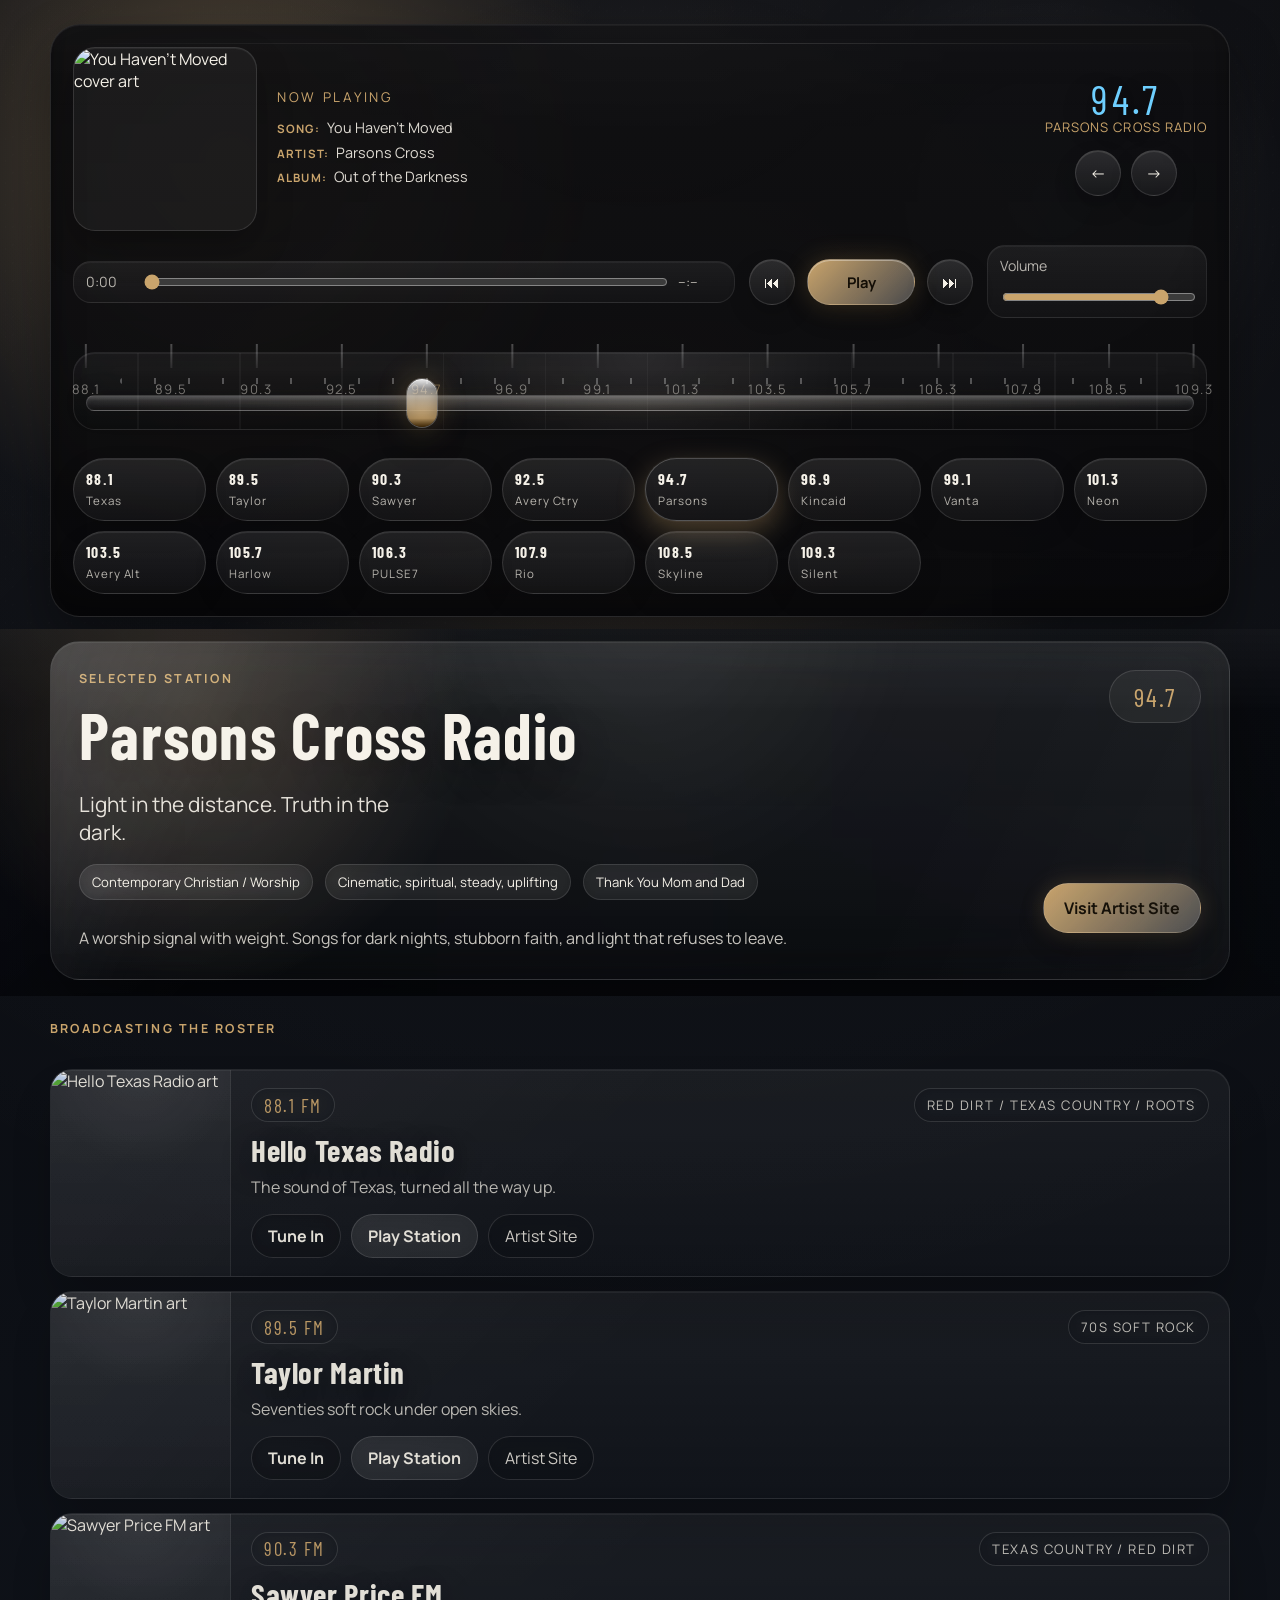
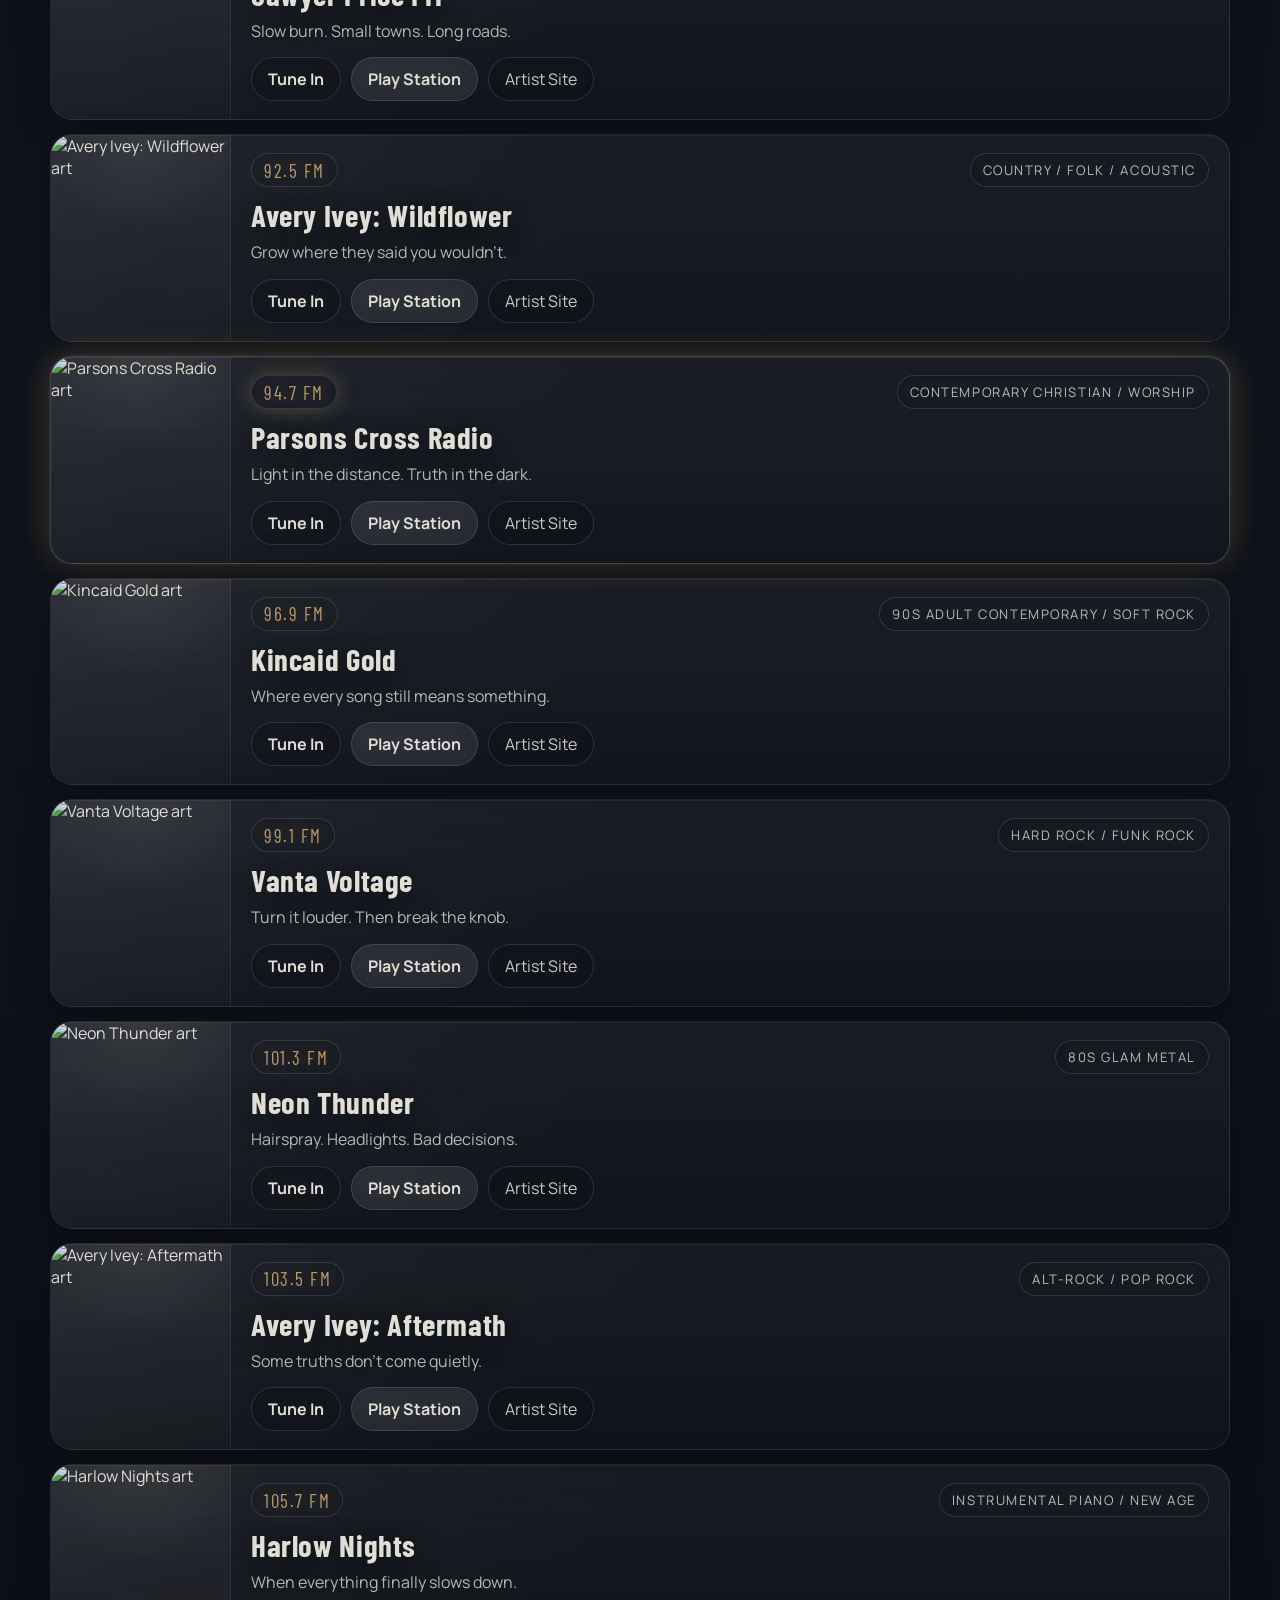
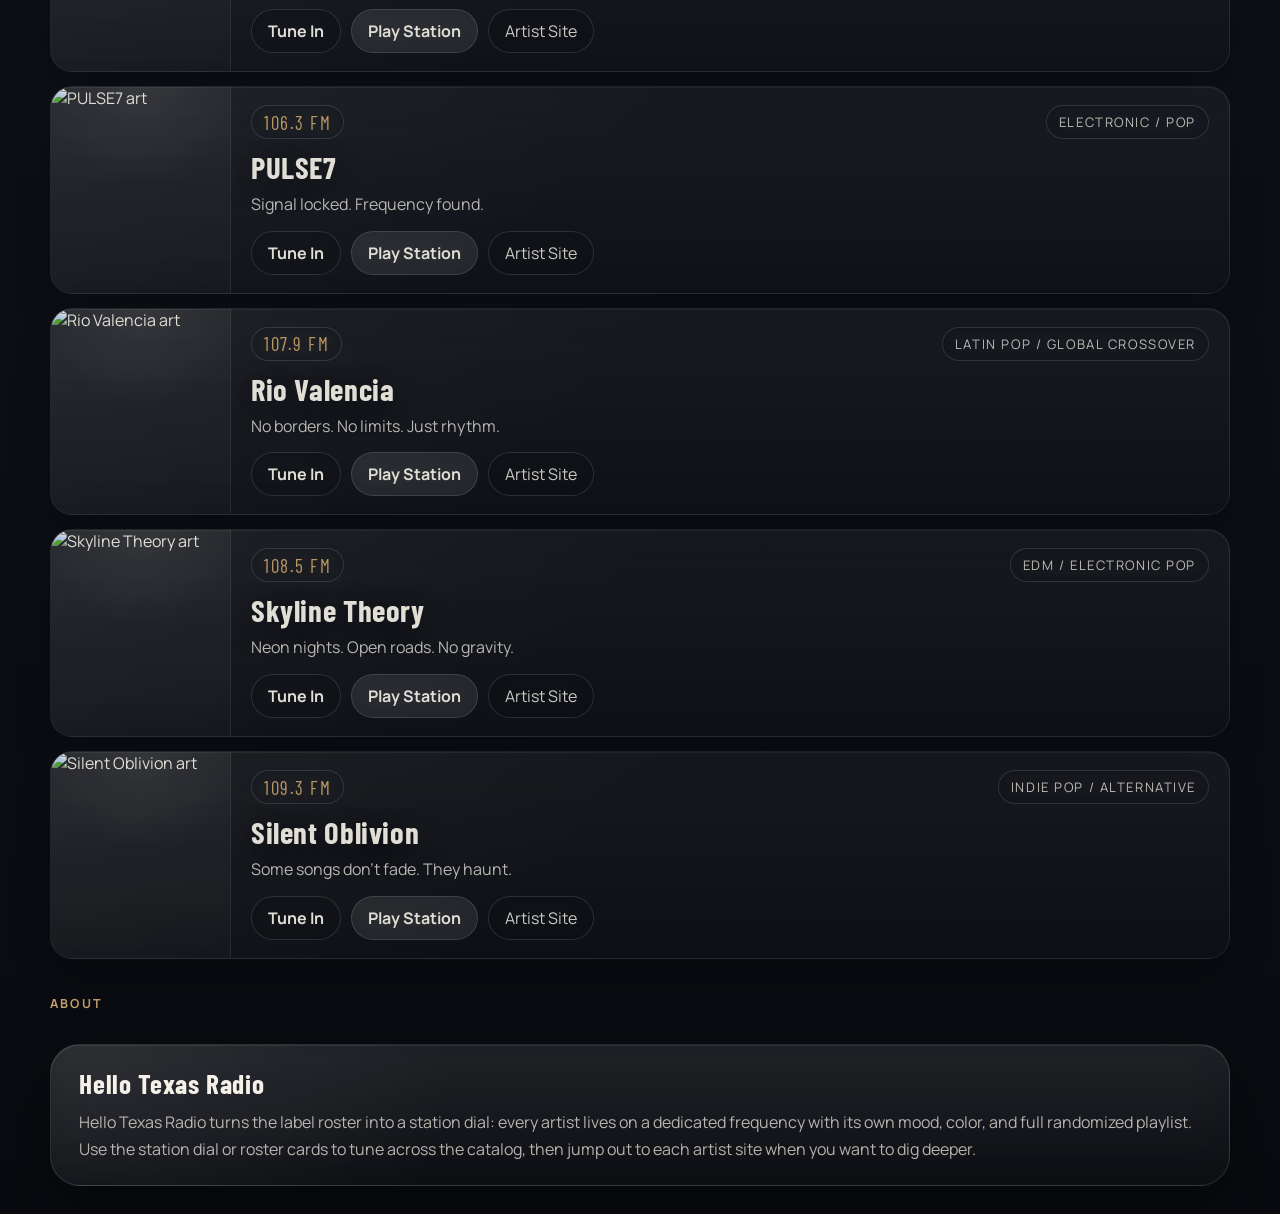
==== commit c365987b: "Add files via upload" ====
--- a/index.html
+++ b/index.html
@@ -76,45 +76,6 @@
         <section class="radio-top section" id="stations">
           <div class="dial-card">
             <div class="radio-top__header">
-              <div class="player-copy radio-top__copy">
-                <p class="player-kicker">Now Playing</p>
-                <h3 class="player-track" id="player-track">Dancing Through My Dreams</h3>
-                <p class="player-artist" id="player-artist">Hello Texas</p>
-                <p class="player-album" id="player-album">Day to Day (The Lost Tapes)</p>
-              </div>
-
-              <div class="radio-top__center">
-                <div class="hero-player-layout__station-nav radio-top__station-nav">
-                  <div class="hero-player-layout__station radio-top__station-block">
-                    <div class="hero-player-card__brandbar radio-top__brandbar" aria-label="Hello Texas Radio">
-                      <span class="hero-player-card__brand">
-                        <span class="hero-player-card__brand-hello">Hello</span>
-                        <span class="hero-player-card__brand-texas">Texas</span>
-                        <span class="hero-player-card__brand-radio">Radio</span>
-                      </span>
-                    </div>
-                    <span class="hero-player-layout__frequency" id="player-frequency">88.1</span>
-                    <p class="player-station" id="player-station">Hello Texas Radio</p>
-                    <div class="radio-top__play-row">
-                      <button class="transport__button" id="player-station-prev" type="button" aria-label="Previous station">
-                        &#8592;
-                      </button>
-                      <button
-                        class="transport__button transport__button--play transport__button--hero-play"
-                        id="player-play"
-                        type="button"
-                        aria-label="Play or pause"
-                      >
-                        Play
-                      </button>
-                      <button class="transport__button" id="player-station-next" type="button" aria-label="Next station">
-                        &#8594;
-                      </button>
-                    </div>
-                  </div>
-                </div>
-              </div>
-
               <div class="radio-top__art">
                 <img
                   class="player-art radio-top__art-image"
@@ -129,12 +90,42 @@
                   alt="Selected station art"
                 />
               </div>
+
+              <div class="player-copy radio-top__copy">
+                <p class="player-kicker">Now Playing</p>
+                <p class="radio-top__meta-line"><span class="radio-top__label">Song:</span> <span id="player-track">Dancing Through My Dreams</span></p>
+                <p class="radio-top__meta-line"><span class="radio-top__label">Artist:</span> <span id="player-artist">Hello Texas</span></p>
+                <p class="radio-top__meta-line"><span class="radio-top__label">Album:</span> <span id="player-album">Day to Day (The Lost Tapes)</span></p>
+              </div>
+
+              <div class="radio-top__center">
+                <div class="radio-top__station-block">
+                  <span class="hero-player-layout__frequency" id="player-frequency">88.1</span>
+                  <p class="player-station" id="player-station">Hello Texas Radio</p>
+                  <div class="radio-top__play-row">
+                    <button class="transport__button" id="player-station-prev" type="button" aria-label="Previous station">
+                      &#8592;
+                    </button>
+                    <button class="transport__button" id="player-station-next" type="button" aria-label="Next station">
+                      &#8594;
+                    </button>
+                  </div>
+                </div>
+              </div>
             </div>
 
             <div class="radio-top__controls">
               <div class="transport transport--hero">
                 <button class="transport__button" id="player-prev" type="button" aria-label="Previous track">
                   &#9198;
+                </button>
+                <button
+                  class="transport__button transport__button--play transport__button--hero-play"
+                  id="player-play"
+                  type="button"
+                  aria-label="Play or pause"
+                >
+                  Play
                 </button>
                 <button class="transport__button" id="player-next" type="button" aria-label="Next track">
                   &#9197;
--- a/css/styles.css
+++ b/css/styles.css
@@ -1,2039 +1,2056 @@
-:root {
-  --bg: #090b10;
-  --bg-soft: rgba(9, 11, 16, 0.78);
-  --panel: rgba(19, 24, 31, 0.78);
-  --text: #f5f1e8;
-  --muted: rgba(245, 241, 232, 0.72);
-  --line: rgba(255, 255, 255, 0.1);
-  --accent: #c8922a;
-  --glow: rgba(200, 146, 42, 0.35);
-  --shadow: 0 30px 80px rgba(0, 0, 0, 0.45);
-  --radius-xl: 30px;
-  --radius-lg: 22px;
-  --radius-md: 16px;
-  --container: 1180px;
-  --topbar-height: 0px;
-  --sticky-player-height: 0px;
-}
-
-* {
-  box-sizing: border-box;
-}
-
-html {
-  scroll-behavior: smooth;
-}
-
-body {
-  margin: 0;
-  min-height: 100vh;
-  font-family: "Manrope", sans-serif;
-  color: var(--text);
-  background:
-    radial-gradient(circle at top, rgba(255, 255, 255, 0.06), transparent 30%),
-    linear-gradient(180deg, #08090d 0%, #0f131a 45%, #090b10 100%);
-  overflow-x: hidden;
-}
-
-body::before {
-  content: "";
-  position: fixed;
-  inset: 0;
-  background: radial-gradient(circle at center, var(--glow), transparent 60%);
-  opacity: 0.5;
-  pointer-events: none;
-  transition: background 240ms ease;
-}
-
-img {
-  display: block;
-  max-width: 100%;
-}
-
-a {
-  color: inherit;
-  text-decoration: none;
-}
-
-button,
-input {
-  font: inherit;
-}
-
-.page-shell {
-  position: relative;
-  isolation: isolate;
-}
-
-.atmosphere {
-  position: fixed;
-  inset: 0;
-  pointer-events: none;
-  z-index: -1;
-}
-
-.atmosphere__gradient,
-.atmosphere__art,
-.atmosphere__scanlines,
-.atmosphere__grain {
-  position: absolute;
-  inset: 0;
-}
-
-.atmosphere__gradient {
-  background:
-    radial-gradient(circle at 18% 18%, var(--glow), transparent 30%),
-    radial-gradient(circle at 82% 22%, rgba(255, 255, 255, 0.08), transparent 20%),
-    linear-gradient(135deg, rgba(255, 255, 255, 0.02), transparent 55%);
-  transition: background 300ms ease;
-}
-
-.atmosphere__art {
-  background-position: center;
-  background-size: cover;
-  opacity: 0.18;
-  filter: blur(18px) saturate(1.1);
-  transform: scale(1.08);
-  transition: background-image 320ms ease, opacity 320ms ease;
-}
-
-.atmosphere__scanlines {
-  background-image: linear-gradient(
-    to bottom,
-    rgba(255, 255, 255, 0.03),
-    rgba(255, 255, 255, 0.01) 1px,
-    transparent 1px,
-    transparent 4px
-  );
-  opacity: 0.08;
-}
-
-.atmosphere__grain {
-  background-image:
-    radial-gradient(circle at 25% 30%, rgba(255, 255, 255, 0.05) 0 1px, transparent 1px),
-    radial-gradient(circle at 70% 60%, rgba(255, 255, 255, 0.04) 0 1px, transparent 1px);
-  background-size: 22px 22px, 18px 18px;
-  mix-blend-mode: soft-light;
-  opacity: 0.18;
-}
-
-.topbar,
-.section {
-  width: min(calc(100% - 32px), var(--container));
-  margin: 0 auto;
-}
-
-.topbar {
-  display: none;
-}
-
-body.has-sticky-player main {
-  padding-top: var(--sticky-player-height);
-}
-
-.sticky-player {
-  position: fixed;
-  top: var(--topbar-height);
-  left: 0;
-  right: 0;
-  z-index: 19;
-  opacity: 0;
-  pointer-events: none;
-  transform: translateY(-10px);
-  transition: opacity 180ms ease, transform 180ms ease;
-}
-
-.sticky-player.is-visible {
-  opacity: 1;
-  pointer-events: auto;
-  transform: translateY(0);
-}
-
-.sticky-player__inner {
-  width: min(calc(100% - 32px), var(--container));
-  margin: 0 auto;
-  padding: 14px 28px;
-  display: flex;
-  align-items: center;
-  justify-content: space-between;
-  gap: 18px;
-  background: linear-gradient(180deg, rgba(255, 255, 255, 0.07), rgba(255, 255, 255, 0.025));
-  border: 1px solid var(--line);
-  border-radius: 0 0 var(--radius-xl) var(--radius-xl);
-  box-shadow:
-    inset 0 1px 0 rgba(255, 255, 255, 0.08),
-    inset 0 -18px 36px rgba(0, 0, 0, 0.18),
-    var(--shadow);
-  backdrop-filter: blur(18px);
-}
-
-.sticky-player__meta,
-.sticky-player__copy,
-.hero-player__stack {
-  display: flex;
-}
-
-.sticky-player__meta {
-  align-items: center;
-  gap: 18px;
-  min-width: 0;
-}
-
-.sticky-player__station-block,
-.sticky-player__copy {
-  display: flex;
-  flex-direction: column;
-  min-width: 0;
-}
-
-.sticky-player__station-block strong,
-.sticky-player__copy strong,
-.sticky-player__frequency {
-  font-family: "Barlow Condensed", sans-serif;
-}
-
-.sticky-player__frequency {
-  color: rgba(245, 241, 232, 0.92);
-  font-size: 1.15rem;
-  letter-spacing: 0.08em;
-  white-space: nowrap;
-}
-
-.sticky-player__station-block strong,
-.sticky-player__copy strong {
-  font-size: 1.2rem;
-  line-height: 0.95;
-}
-
-.sticky-player__station-block strong {
-  color: var(--muted);
-  font-size: 0.9rem;
-  letter-spacing: 0.12em;
-  text-transform: uppercase;
-}
-
-.sticky-player__station-block #sticky-frequency,
-.sticky-player__station-block #sticky-station {
-  display: block;
-  width: 100%;
-}
-
-.sticky-player__copy span {
-  color: var(--muted);
-  white-space: nowrap;
-  overflow: hidden;
-  text-overflow: ellipsis;
-}
-
-.sticky-player__art {
-  width: 58px;
-  height: 58px;
-  border-radius: 14px;
-  object-fit: cover;
-  border: 1px solid rgba(255, 255, 255, 0.14);
-  box-shadow: 0 12px 22px rgba(0, 0, 0, 0.24);
-}
-
-.sticky-player__station-nav,
-.sticky-player__controls {
-  display: flex;
-  align-items: center;
-  gap: 12px;
-  flex-shrink: 0;
-}
-
-.sticky-player__station-nav {
-  justify-content: center;
-  min-width: 220px;
-}
-
-.sticky-player__station-nav .sticky-player__station-block {
-  display: flex;
-  flex-direction: column;
-  align-items: center;
-  text-align: center;
-  min-width: 120px;
-}
-
-.brand {
-  display: inline-flex;
-  align-items: center;
-  gap: 14px;
-}
-
-.brand__mark {
-  display: grid;
-  place-items: center;
-  width: 48px;
-  height: 48px;
-  border-radius: 14px;
-  font-family: "Barlow Condensed", sans-serif;
-  font-size: 1.15rem;
-  font-weight: 700;
-  letter-spacing: 0.12em;
-  background: linear-gradient(135deg, rgba(255, 255, 255, 0.1), rgba(255, 255, 255, 0.02));
-  border: 1px solid rgba(255, 255, 255, 0.12);
-  box-shadow: 0 0 0 1px rgba(255, 255, 255, 0.03), 0 12px 40px var(--glow);
-}
-
-.brand__text,
-.dial-readout {
-  display: flex;
-  flex-direction: column;
-}
-
-.brand__text strong,
-.nav a,
-.section-heading h2,
-.dial-readout__name,
-.player-track,
-.about-card h3,
-.station-panel__name,
-.hero h1 {
-  font-family: "Barlow Condensed", sans-serif;
-}
-
-.brand__text strong {
-  font-size: 1.2rem;
-  letter-spacing: 0.03em;
-}
-
-.brand__text small,
-.nav a,
-.hero__description,
-.station-panel__tagline,
-.about-card p {
-  color: var(--muted);
-}
-
-.nav {
-  display: inline-flex;
-  gap: 22px;
-}
-
-.section {
-  padding: 42px 0;
-}
-
-.hero {
-  display: grid;
-  grid-template-columns: minmax(0, 1.05fr) minmax(360px, 0.95fr);
-  gap: 28px;
-  width: 100%;
-  margin: 0;
-  padding:
-    clamp(44px, 7vw, 72px)
-    max(16px, calc((100vw - var(--container)) / 2))
-    clamp(28px, 4vw, 44px);
-  align-items: stretch;
-  position: relative;
-  overflow: hidden;
-  min-height: auto;
-  background-image: var(--hero-image);
-  background-position: center;
-  background-size: cover;
-  border-radius: 0;
-}
-
-.hero::before,
-.hero::after {
-  content: "";
-  position: absolute;
-  inset: 0;
-  pointer-events: none;
-}
-
-.hero::before {
-  background:
-    linear-gradient(90deg, rgba(5, 6, 10, 0.88) 0%, rgba(7, 9, 13, 0.72) 42%, rgba(7, 9, 13, 0.48) 100%),
-    linear-gradient(180deg, rgba(4, 6, 10, 0.28) 0%, rgba(4, 6, 10, 0.6) 100%);
-}
-
-.hero::after {
-  background:
-    radial-gradient(circle at 16% 24%, var(--glow), transparent 24%),
-    linear-gradient(180deg, rgba(255, 255, 255, 0.08), transparent 22%, transparent 78%, rgba(0, 0, 0, 0.26)),
-    linear-gradient(135deg, rgba(255, 255, 255, 0.05), transparent 34%);
-  mix-blend-mode: screen;
-  opacity: 0.55;
-}
-
-.hero-player__stack {
-  flex-direction: column;
-  gap: 28px;
-}
-
-.hero__headline {
-  display: flex;
-  align-items: center;
-  gap: 18px;
-  flex-wrap: wrap;
-  margin-bottom: 18px;
-}
-
-.hero__frequency-badge {
-  min-width: 110px;
-}
-
-.hero__copy,
-.station-panel,
-.station-info-panel,
-.dial-card,
-.player-card,
-.about-card {
-  position: relative;
-  overflow: hidden;
-  background:
-    linear-gradient(180deg, rgba(255, 255, 255, 0.09), rgba(255, 255, 255, 0.025)),
-    radial-gradient(circle at top left, rgba(255, 255, 255, 0.07), transparent 34%);
-  border: 1px solid var(--line);
-  border-radius: var(--radius-xl);
-  box-shadow:
-    inset 0 1px 0 rgba(255, 255, 255, 0.07),
-    inset 0 -26px 40px rgba(0, 0, 0, 0.14),
-    var(--shadow);
-  backdrop-filter: blur(18px);
-}
-
-.hero__copy {
-  z-index: 1;
-  padding: clamp(28px, 4vw, 46px);
-  align-self: end;
-  background:
-    linear-gradient(180deg, rgba(6, 8, 12, 0.46), rgba(6, 8, 12, 0.22));
-  border-color: rgba(255, 255, 255, 0.08);
-  backdrop-filter: blur(10px);
-}
-
-.dial-card::before,
-.player-card::before,
-.station-panel::before,
-.station-info-panel::before {
-  content: "";
-  position: absolute;
-  inset: 0;
-  background:
-    linear-gradient(115deg, rgba(255, 255, 255, 0.14), transparent 18%, transparent 70%, rgba(255, 255, 255, 0.05)),
-    radial-gradient(circle at 50% -10%, rgba(255, 255, 255, 0.12), transparent 42%);
-  opacity: 0.55;
-  pointer-events: none;
-}
-
-.dial-card::after,
-.player-card::after {
-  content: "";
-  position: absolute;
-  left: 24px;
-  right: 24px;
-  top: 18px;
-  height: 1px;
-  background: linear-gradient(90deg, transparent, rgba(255, 255, 255, 0.28), transparent);
-  pointer-events: none;
-}
-
-.eyebrow {
-  margin: 0 0 8px;
-  color: var(--accent);
-  text-transform: uppercase;
-  letter-spacing: 0.18em;
-  font-size: 0.78rem;
-  font-weight: 700;
-}
-
-.hero h1,
-.section-heading h2 {
-  margin: 0;
-  line-height: 0.95;
-  letter-spacing: 0.02em;
-}
-
-.hero h1 {
-  font-size: clamp(2.8rem, 5vw, 4.8rem);
-  max-width: 10ch;
-  text-shadow: 0 10px 34px rgba(0, 0, 0, 0.4);
-}
-
-.hero h1 span {
-  color: var(--accent);
-}
-
-.hero__lede {
-  margin: 14px 0 0;
-  font-size: clamp(1rem, 1.7vw, 1.3rem);
-  max-width: 24ch;
-  color: rgba(245, 241, 232, 0.92);
-}
-
-.station-meta {
-  display: flex;
-  flex-wrap: wrap;
-  gap: 12px;
-  margin: 20px 0;
-}
-
-.station-meta span,
-.frequency-badge,
-.preset-button,
-.quick-strip__button {
-  border: 1px solid rgba(255, 255, 255, 0.12);
-  background: rgba(255, 255, 255, 0.05);
-  border-radius: 999px;
-}
-
-.station-meta span {
-  padding: 10px 16px;
-  font-size: 0.95rem;
-  backdrop-filter: blur(8px);
-}
-
-.hero__description {
-  margin: 0 0 20px;
-  max-width: 54ch;
-  line-height: 1.6;
-  color: rgba(245, 241, 232, 0.8);
-}
-
-.hero__actions {
-  display: flex;
-  flex-wrap: wrap;
-  gap: 14px;
-}
-
-.button {
-  display: inline-flex;
-  align-items: center;
-  justify-content: center;
-  min-height: 50px;
-  padding: 0 20px;
-  border-radius: 999px;
-  border: 1px solid rgba(255, 255, 255, 0.12);
-  transition: transform 180ms ease, border-color 180ms ease, background 180ms ease;
-}
-
-.button:hover,
-.transport__button:hover,
-.dial-arrow:hover,
-.preset-button:hover,
-.quick-strip__button:hover {
-  transform: translateY(-1px);
-}
-
-.button--primary {
-  background: linear-gradient(135deg, var(--accent), rgba(255, 255, 255, 0.25));
-  color: #120d05;
-  font-weight: 700;
-  box-shadow:
-    0 0 24px rgba(255, 204, 122, 0.16),
-    0 12px 26px rgba(0, 0, 0, 0.24);
-}
-
-.button--ghost {
-  background: rgba(255, 255, 255, 0.08);
-  color: var(--text);
-  backdrop-filter: blur(10px);
-}
-
-.station-panel,
-.station-info-panel,
-.dial-card,
-.player-card,
-.about-card {
-  padding: 28px;
-}
-
-.hero-player-card {
-  min-width: 0;
-  z-index: 1;
-  align-self: center;
-  background:
-    linear-gradient(180deg, rgba(6, 8, 12, 0.54), rgba(7, 10, 14, 0.3)),
-    radial-gradient(circle at top, rgba(255, 255, 255, 0.05), transparent 36%);
-  border-color: rgba(255, 255, 255, 0.1);
-  box-shadow:
-    inset 0 1px 0 rgba(255, 255, 255, 0.08),
-    inset 0 -26px 40px rgba(0, 0, 0, 0.2),
-    0 30px 80px rgba(0, 0, 0, 0.42);
-}
-
-.hero-player-card__brandbar {
-  position: relative;
-  z-index: 1;
-  margin: -28px -28px 18px;
-  padding: 12px 20px;
-  border-bottom: 1px solid rgba(255, 255, 255, 0.08);
-  background: linear-gradient(180deg, rgba(255, 255, 255, 0.08), rgba(255, 255, 255, 0.03));
-}
-
-.hero-player-card__brand {
-  display: inline-flex;
-  align-items: center;
-  gap: 8px;
-  font-family: "Barlow Condensed", sans-serif;
-  font-size: 1.4rem;
-  font-weight: 700;
-  letter-spacing: 0.06em;
-  text-transform: uppercase;
-}
-
-.hero-player-card__brand-hello {
-  color: #d64747;
-}
-
-.hero-player-card__brand-texas {
-  color: #f5f1e8;
-}
-
-.hero-player-card__brand-records {
-  color: #4f8ee8;
-}
-
-.hero-player-card .station-panel__body {
-  width: 100%;
-  grid-template-columns: minmax(180px, 240px) minmax(0, 1fr);
-  align-items: start;
-  gap: 24px;
-}
-
-.hero-player-card .player-section {
-  display: flex;
-  flex-direction: column;
-  gap: 20px;
-  justify-content: space-between;
-}
-
-.hero-player-card .player-card__main,
-.hero-player-card .player-controls {
-  position: relative;
-  z-index: 1;
-}
-
-.hero-player-layout {
-  display: grid;
-  grid-template-columns: minmax(0, 1fr) minmax(150px, 0.7fr) 92px;
-  gap: 18px;
-  align-items: center;
-}
-
-.hero-player-layout__track {
-  align-items: flex-start;
-}
-
-.hero-player-layout__station {
-  display: flex;
-  flex-direction: column;
-  align-items: center;
-  justify-content: center;
-  gap: 8px;
-  text-align: center;
-}
-
-.hero-player-layout__frequency {
-  font-family: "Barlow Condensed", sans-serif;
-  font-size: clamp(2.7rem, 4.8vw, 4.2rem);
-  line-height: 0.85;
-  letter-spacing: 0.08em;
-  color: rgba(255, 250, 240, 0.96);
-  text-shadow: 0 12px 30px rgba(0, 0, 0, 0.38);
-}
-
-.hero-player-layout__art {
-  width: 100%;
-  max-width: 92px;
-  justify-self: end;
-}
-
-.hero-player-card .player-station {
-  margin: 0;
-  font-size: 0.95rem;
-  letter-spacing: 0.1em;
-  color: rgba(245, 241, 232, 0.88);
-}
-
-.hero-player-card .player-track {
-  font-size: clamp(1.45rem, 2.2vw, 2.2rem);
-}
-
-.player-artist {
-  margin: 8px 0 0;
-  font-size: 0.95rem;
-  color: rgba(245, 241, 232, 0.9);
-}
-
-.hero-player-card .player-album {
-  margin-top: 6px;
-  font-size: 0.9rem;
-  color: rgba(245, 241, 232, 0.76);
-}
-
-.station-panel__header,
-.dial-topline,
-.player-card {
-  display: flex;
-  align-items: center;
-  justify-content: space-between;
-}
-
-.dial-topline {
-  margin-bottom: 10px;
-}
-
-.frequency-badge {
-  min-width: 92px;
-  padding: 10px 14px;
-  text-align: center;
-  color: var(--accent);
-  font-family: "Barlow Condensed", sans-serif;
-  font-size: 1.6rem;
-  letter-spacing: 0.08em;
-}
-
-.station-panel__body {
-  display: grid;
-  grid-template-columns: 140px minmax(0, 1fr);
-  gap: 22px;
-  margin-top: 18px;
-}
-
-.station-panel__cover,
-.player-art {
-  width: 100%;
-  aspect-ratio: 1;
-  object-fit: cover;
-  border-radius: var(--radius-lg);
-  border: 1px solid rgba(255, 255, 255, 0.12);
-  background: rgba(255, 255, 255, 0.04);
-  box-shadow:
-    0 16px 34px rgba(0, 0, 0, 0.28),
-    inset 0 1px 0 rgba(255, 255, 255, 0.06);
-}
-
-.station-panel__name {
-  margin: 0;
-  font-size: 2.2rem;
-  line-height: 0.95;
-}
-
-.station-panel__tagline {
-  margin: 10px 0 18px;
-  font-size: 1rem;
-  line-height: 1.5;
-}
-
-.station-facts {
-  display: grid;
-  gap: 14px;
-  margin: 0;
-}
-
-.station-facts div {
-  padding-top: 14px;
-  border-top: 1px solid rgba(255, 255, 255, 0.08);
-}
-
-.station-facts dt {
-  margin-bottom: 4px;
-  color: var(--muted);
-  font-size: 0.82rem;
-  text-transform: uppercase;
-  letter-spacing: 0.14em;
-}
-
-.station-facts dd {
-  margin: 0;
-}
-
-.section-heading {
-  display: flex;
-  flex-direction: column;
-  gap: 8px;
-  margin-bottom: 24px;
-}
-
-.section-heading h2 {
-  font-size: clamp(2.2rem, 4vw, 3.4rem);
-  max-width: 12ch;
-}
-
-.dial-readout {
-  align-items: center;
-  gap: 6px;
-}
-
-.dial-readout__frequency {
-  color: var(--accent);
-  font-family: "Barlow Condensed", sans-serif;
-  font-size: clamp(2.2rem, 7vw, 3.6rem);
-  letter-spacing: 0.1em;
-  text-shadow: 0 0 18px var(--glow);
-}
-
-.dial-readout__name {
-  font-size: 1.25rem;
-  letter-spacing: 0.08em;
-  text-transform: uppercase;
-  color: rgba(245, 241, 232, 0.88);
-}
-
-.dial-arrow,
-.transport__button {
-  display: inline-flex;
-  align-items: center;
-  justify-content: center;
-  border: 1px solid rgba(255, 255, 255, 0.12);
-  background:
-    linear-gradient(180deg, rgba(255, 255, 255, 0.12), rgba(255, 255, 255, 0.04));
-  color: var(--text);
-  cursor: pointer;
-  box-shadow:
-    inset 0 1px 0 rgba(255, 255, 255, 0.1),
-    0 10px 22px rgba(0, 0, 0, 0.2);
-}
-
-.dial-arrow {
-  width: 54px;
-  height: 54px;
-  border-radius: 999px;
-  font-size: 1.4rem;
-}
-
-.dial {
-  position: relative;
-  margin: 34px 0 28px;
-  padding: 42px 12px 18px;
-  touch-action: pan-y;
-  overflow: visible;
-  border-radius: 22px;
-  background:
-    linear-gradient(180deg, rgba(255, 255, 255, 0.05), rgba(255, 255, 255, 0.015)),
-    radial-gradient(circle at top, rgba(255, 255, 255, 0.08), transparent 38%);
-  border: 1px solid rgba(255, 255, 255, 0.08);
-  box-shadow:
-    inset 0 1px 0 rgba(255, 255, 255, 0.06),
-    inset 0 -20px 34px rgba(0, 0, 0, 0.18);
-}
-
-.dial__track {
-  position: relative;
-  z-index: 1;
-  height: 16px;
-  border-radius: 999px;
-  background:
-    linear-gradient(180deg, rgba(255, 255, 255, 0.2), rgba(255, 255, 255, 0.06) 35%, rgba(0, 0, 0, 0.2)),
-    linear-gradient(90deg, rgba(255, 255, 255, 0.06), rgba(255, 255, 255, 0.16), rgba(255, 255, 255, 0.06));
-  border: 1px solid rgba(255, 255, 255, 0.14);
-  box-shadow:
-    inset 0 2px 4px rgba(255, 255, 255, 0.08),
-    inset 0 -4px 8px rgba(0, 0, 0, 0.22),
-    0 0 24px rgba(0, 0, 0, 0.18);
-}
-
-.dial__track::before {
-  content: "";
-  position: absolute;
-  left: 3%;
-  right: 3%;
-  top: -18px;
-  height: 6px;
-  border-radius: 999px;
-  background:
-    repeating-linear-gradient(
-      90deg,
-      rgba(255, 255, 255, 0.42) 0 2px,
-      transparent 2px 34px
-    );
-  opacity: 0.65;
-}
-
-.dial__track::after {
-  content: "";
-  position: absolute;
-  inset: 3px;
-  border-radius: inherit;
-  background: linear-gradient(90deg, transparent, var(--glow), transparent);
-  opacity: 0.4;
-  filter: blur(8px);
-}
-
-.dial__ticks {
-  position: absolute;
-  inset: 0 12px;
-  z-index: 2;
-  background:
-    repeating-linear-gradient(
-      90deg,
-      transparent 0 4.6%,
-      rgba(255, 255, 255, 0.08) 4.6% 4.75%,
-      transparent 4.75% 9.2%
-    );
-  border-radius: 18px;
-  opacity: 0.5;
-}
-
-.dial__tick {
-  position: absolute;
-  bottom: 30px;
-  transform: translateX(-50%);
-  text-align: center;
-  background: transparent;
-  border: 0;
-  color: inherit;
-  cursor: pointer;
-  z-index: 3;
-}
-
-.dial__tick::before {
-  content: "";
-  display: block;
-  width: 2px;
-  height: 24px;
-  margin: 0 auto 12px;
-  background: linear-gradient(180deg, rgba(255, 255, 255, 0.52), rgba(255, 255, 255, 0.18));
-  box-shadow: 0 0 12px rgba(255, 255, 255, 0.08);
-}
-
-.dial__tick span {
-  display: block;
-  color: rgba(245, 241, 232, 0.9);
-  font-size: 0.82rem;
-  letter-spacing: 0.12em;
-  text-transform: none;
-  white-space: nowrap;
-}
-
-.dial__tick.is-active span {
-  color: var(--accent);
-  text-shadow: 0 0 12px var(--glow);
-}
-
-.dial__knob {
-  position: absolute;
-  top: 26px;
-  left: 12px;
-  z-index: 4;
-  width: 30px;
-  height: 48px;
-  border: 0;
-  border-radius: 16px;
-  background:
-    linear-gradient(180deg, rgba(255, 255, 255, 0.95), rgba(255, 255, 255, 0.55) 20%, var(--accent) 82%, rgba(88, 55, 7, 0.92)),
-    linear-gradient(90deg, rgba(255, 255, 255, 0.4), transparent 30%, transparent 70%, rgba(0, 0, 0, 0.16));
-  box-shadow:
-    inset 0 1px 0 rgba(255, 255, 255, 0.6),
-    inset 0 -8px 12px rgba(0, 0, 0, 0.25),
-    0 0 0 1px rgba(255, 255, 255, 0.25),
-    0 0 28px var(--glow),
-    0 18px 30px rgba(0, 0, 0, 0.28);
-  cursor: grab;
-  transform: translateX(-50%);
-}
-
-.dial__knob:active {
-  cursor: grabbing;
-}
-
-.preset-row,
-.quick-strip,
-.about-grid {
-  display: grid;
-  gap: 12px;
-}
-
-.preset-row {
-  grid-template-columns: repeat(auto-fit, minmax(120px, 1fr));
-  gap: 14px;
-}
-
-.preset-button,
-.quick-strip__button {
-  color: var(--text);
-  cursor: pointer;
-}
-
-.preset-button {
-  min-height: 58px;
-  padding: 12px 16px;
-  text-align: left;
-  background:
-    linear-gradient(180deg, rgba(255, 255, 255, 0.09), rgba(255, 255, 255, 0.035));
-  box-shadow:
-    inset 0 1px 0 rgba(255, 255, 255, 0.08),
-    0 10px 24px rgba(0, 0, 0, 0.14);
-}
-
-.preset-button strong,
-.quick-strip__button strong {
-  display: block;
-  font-family: "Barlow Condensed", sans-serif;
-  font-size: 1.2rem;
-  letter-spacing: 0.08em;
-}
-
-.preset-button span,
-.quick-strip__button span {
-  color: var(--muted);
-  font-size: 0.84rem;
-}
-
-.preset-button.is-active,
-.quick-strip__button.is-active {
-  border-color: rgba(255, 255, 255, 0.24);
-  box-shadow: 0 0 0 1px rgba(255, 255, 255, 0.04), 0 10px 28px var(--glow);
-}
-
-.quick-strip {
-  grid-template-columns: repeat(auto-fit, minmax(260px, 1fr));
-  gap: 18px;
-  margin-top: 22px;
-  opacity: 0.92;
-}
-
-.roster-card {
-  position: relative;
-  display: flex;
-  align-items: flex-end;
-  min-height: 320px;
-  overflow: hidden;
-  border-radius: 22px;
-  border: 1px solid rgba(255, 255, 255, 0.08);
-  background:
-    linear-gradient(180deg, rgba(255, 255, 255, 0.06), rgba(255, 255, 255, 0.02)),
-    linear-gradient(135deg, rgba(255, 255, 255, 0.04), transparent 46%);
-  box-shadow:
-    inset 0 1px 0 rgba(255, 255, 255, 0.06),
-    0 24px 44px rgba(0, 0, 0, 0.2);
-}
-
-.roster-card::before,
-.roster-card::after {
-  content: "";
-  position: absolute;
-  inset: 0;
-  pointer-events: none;
-}
-
-.roster-card::before {
-  background-image: var(--roster-card-image);
-  background-position: center;
-  background-size: cover;
-  transform: scale(1.04);
-  filter: saturate(1.04);
-  opacity: 0.78;
-}
-
-.roster-card::after {
-  background:
-    linear-gradient(180deg, rgba(5, 7, 11, 0.12) 0%, rgba(5, 7, 11, 0.34) 42%, rgba(5, 7, 11, 0.9) 100%),
-    radial-gradient(circle at top left, rgba(255, 255, 255, 0.12), transparent 28%);
-}
-
-.roster-card__art,
-.roster-card__body {
-  position: relative;
-  z-index: 1;
-}
-
-.roster-card__body {
-  display: grid;
-  gap: 18px;
-  width: 100%;
-  padding: 22px;
-}
-
-.roster-card__topline {
-  display: flex;
-  flex-wrap: wrap;
-  align-items: center;
-  justify-content: space-between;
-  gap: 10px;
-}
-
-.roster-card__frequency,
-.roster-card__genre {
-  display: inline-flex;
-  align-items: center;
-  min-height: 34px;
-  padding: 0 12px;
-  border-radius: 999px;
-  border: 1px solid rgba(255, 255, 255, 0.14);
-  background: rgba(8, 10, 16, 0.34);
-  backdrop-filter: blur(10px);
-}
-
-.roster-card__frequency {
-  color: var(--accent);
-  font-family: "Barlow Condensed", sans-serif;
-  font-size: 1.18rem;
-  letter-spacing: 0.08em;
-}
-
-.roster-card__genre {
-  color: rgba(245, 241, 232, 0.82);
-  font-size: 0.82rem;
-  text-transform: uppercase;
-  letter-spacing: 0.12em;
-}
-
-.roster-card__copy {
-  display: grid;
-  gap: 10px;
-}
-
-.roster-card__copy strong {
-  font-family: "Barlow Condensed", sans-serif;
-  font-size: clamp(2rem, 3vw, 2.8rem);
-  line-height: 0.94;
-  letter-spacing: 0.02em;
-  text-shadow: 0 8px 30px rgba(0, 0, 0, 0.36);
-}
-
-.roster-card__copy span {
-  max-width: 30ch;
-  color: rgba(245, 241, 232, 0.8);
-  line-height: 1.55;
-}
-
-.roster-card__actions {
-  display: flex;
-  flex-wrap: wrap;
-  gap: 10px;
-}
-
-.roster-card__button,
-.roster-card__link {
-  display: inline-flex;
-  align-items: center;
-  justify-content: center;
-  min-height: 44px;
-  padding: 0 16px;
-  border-radius: 999px;
-  border: 1px solid rgba(255, 255, 255, 0.14);
-  background: rgba(8, 10, 16, 0.42);
-  color: var(--text);
-  text-decoration: none;
-  cursor: pointer;
-  backdrop-filter: blur(10px);
-  transition: transform 180ms ease, border-color 180ms ease, background 180ms ease;
-}
-
-.roster-card__button:hover,
-.roster-card__link:hover {
-  transform: translateY(-1px);
-}
-
-.roster-card__button {
-  font-weight: 700;
-}
-
-.roster-card__button--ghost {
-  background: rgba(255, 255, 255, 0.08);
-}
-
-.roster-card__link {
-  color: rgba(245, 241, 232, 0.9);
-}
-
-.roster-card.is-active {
-  border-color: rgba(255, 255, 255, 0.2);
-  box-shadow:
-    inset 0 1px 0 rgba(255, 255, 255, 0.08),
-    0 0 0 1px rgba(255, 255, 255, 0.04),
-    0 20px 38px rgba(0, 0, 0, 0.24),
-    0 0 32px var(--glow);
-}
-
-.roster-card.is-active .roster-card__frequency {
-  box-shadow: 0 0 20px var(--glow);
-}
-
-.player-card {
-  gap: 24px;
-  align-items: stretch;
-  background:
-    linear-gradient(180deg, rgba(255, 255, 255, 0.1), rgba(255, 255, 255, 0.03)),
-    linear-gradient(135deg, rgba(255, 255, 255, 0.04), transparent 55%);
-}
-
-.player-card__main {
-  display: grid;
-  grid-template-columns: 150px minmax(0, 1fr);
-  gap: 18px;
-  align-items: center;
-  flex: 1 1 44%;
-}
-
-.player-copy {
-  min-width: 0;
-}
-
-.player-station {
-  margin: 0 0 8px;
-  color: var(--accent);
-  font-size: 0.88rem;
-  text-transform: uppercase;
-  letter-spacing: 0.18em;
-}
-
-.player-track {
-  margin: 0;
-  font-size: clamp(2rem, 4vw, 3rem);
-  line-height: 0.95;
-  text-shadow: 0 0 18px rgba(255, 255, 255, 0.04);
-}
-
-.player-album {
-  margin: 14px 0 0;
-  color: var(--muted);
-}
-
-.player-controls {
-  display: flex;
-  flex: 1 1 56%;
-  flex-wrap: wrap;
-  align-items: center;
-  justify-content: space-between;
-  gap: 12px;
-}
-
-.transport {
-  display: flex;
-  align-items: center;
-  gap: 10px;
-}
-
-.transport__button {
-  min-width: 46px;
-  height: 46px;
-  border-radius: 999px;
-}
-
-.transport__button--play {
-  min-width: 94px;
-  padding: 0 16px;
-  background: linear-gradient(135deg, var(--accent), rgba(255, 255, 255, 0.25));
-  color: #120d05;
-  font-weight: 700;
-  box-shadow:
-    inset 0 1px 0 rgba(255, 255, 255, 0.35),
-    0 0 26px rgba(255, 202, 102, 0.18),
-    0 12px 24px rgba(0, 0, 0, 0.18);
-}
-
-.progress,
-.volume {
-  display: grid;
-  gap: 12px;
-}
-
-.progress {
-  grid-template-columns: 44px minmax(180px, 1fr) 44px;
-  align-items: center;
-  padding: 10px 12px;
-  border-radius: 18px;
-  background:
-    linear-gradient(180deg, rgba(255, 255, 255, 0.06), rgba(255, 255, 255, 0.025));
-  border: 1px solid rgba(255, 255, 255, 0.08);
-  box-shadow: inset 0 1px 0 rgba(255, 255, 255, 0.05);
-}
-
-.progress span,
-.volume label {
-  color: var(--muted);
-  font-size: 0.88rem;
-}
-
-.progress__slider,
-.volume__slider {
-  width: 100%;
-  accent-color: var(--accent);
-}
-
-.volume {
-  padding: 10px 12px;
-  border-radius: 18px;
-  background:
-    linear-gradient(180deg, rgba(255, 255, 255, 0.06), rgba(255, 255, 255, 0.025));
-  border: 1px solid rgba(255, 255, 255, 0.08);
-  box-shadow: inset 0 1px 0 rgba(255, 255, 255, 0.05);
-}
-
-.about-grid {
-  grid-template-columns: repeat(3, minmax(0, 1fr));
-}
-
-.about-card h3 {
-  margin: 0 0 10px;
-  font-size: 1.7rem;
-  letter-spacing: 0.03em;
-}
-
-.about-card p {
-  margin: 0;
-  line-height: 1.7;
-}
-
-@media (max-width: 980px) {
-  .hero,
-  .about-grid {
-    grid-template-columns: 1fr;
-  }
-
-  .hero {
-    padding-top: 28px;
-  }
-
-  .player-card {
-    flex-direction: column;
-  }
-
-  .hero-player-card .station-panel__body {
-    grid-template-columns: 1fr;
-  }
-
-  .section-heading h2 {
-    max-width: none;
-  }
-}
-
-@media (max-width: 720px) {
-  .hero {
-    padding:
-      24px 16px 28px;
-    min-height: auto;
-  }
-
-  .hero__copy,
-  .station-panel,
-  .dial-card,
-  .player-card,
-  .about-card,
-  .sticky-player__inner {
-    padding: 22px;
-    border-radius: 24px;
-  }
-
-  .hero-player-card__brandbar {
-    margin: -22px -22px 16px;
-    padding: 10px 16px;
-  }
-
-  .hero__headline {
-    align-items: flex-start;
-    gap: 14px;
-  }
-
-  .hero h1 {
-    font-size: clamp(2.4rem, 11vw, 3.4rem);
-  }
-
-  .sticky-player {
-    top: 8px;
-  }
-
-  .sticky-player__inner {
-    width: calc(100% - 16px);
-    padding: 10px 12px;
-    border-radius: 18px;
-    display: grid;
-    grid-template-columns: minmax(0, 1fr) auto;
-    grid-template-areas:
-      "copy art"
-      "station station"
-      "controls controls";
-    align-items: center;
-    gap: 8px 10px;
-  }
-
-  .sticky-player__meta {
-    grid-area: copy;
-    min-width: 0;
-    display: flex;
-    align-items: center;
-    gap: 10px;
-    flex-direction: row;
-  }
-
-  .sticky-player__art {
-    grid-area: art;
-    width: 46px;
-    height: 46px;
-    justify-self: end;
-    order: 2;
-  }
-
-  .sticky-player__copy {
-    min-width: 0;
-  }
-
-  .sticky-player__copy span {
-    white-space: nowrap;
-  }
-
-  .sticky-player__station-nav {
-    grid-area: station;
-    width: 100%;
-    min-width: 0;
-    justify-content: center;
-    gap: 8px;
-  }
-
-  .sticky-player__station-nav .sticky-player__station-block {
-    min-width: 0;
-  }
-
-  .sticky-player__station-block #sticky-frequency,
-  .sticky-player__station-block #sticky-station {
-    width: auto;
-    white-space: nowrap;
-  }
-
-  .sticky-player__controls {
-    grid-area: controls;
-    width: 100%;
-    justify-content: center;
-    gap: 8px;
-  }
-
-  .sticky-player .transport__button {
-    min-width: 42px;
-    min-height: 42px;
-  }
-
-  .sticky-player #sticky-play {
-    min-width: 92px;
-  }
-
-  .radio-top .hero-player-card__brandbar {
-    display: flex;
-  }
-
-  .station-panel__body,
-  .player-card__main {
-    grid-template-columns: 1fr;
-  }
-
-  .hero-player-card .station-panel__body {
-    gap: 18px;
-  }
-
-  .hero-player-layout {
-    grid-template-columns: 1fr;
-  }
-
-  .hero-player-layout__station {
-    align-items: flex-start;
-    text-align: left;
-  }
-
-  .hero-player-layout__art {
-    justify-self: start;
-    max-width: 76px;
-  }
-
-  .quick-strip {
-    grid-template-columns: 1fr;
-  }
-
-  .roster-card {
-    min-height: 280px;
-  }
-
-  .station-panel__cover,
-  .player-art {
-    max-width: 180px;
-  }
-
-  .dial {
-    padding: 36px 4px 14px;
-  }
-
-  .dial__ticks {
-    inset: 0 4px;
-  }
-
-  .dial__tick span {
-    font-size: 0.72rem;
-  }
-
-  .progress {
-    grid-template-columns: 44px minmax(0, 1fr) 44px;
-  }
-}
-
-/* Layout refresh */
-.section {
-  padding: 24px 0;
-}
-
-.radio-top.section {
-  padding-bottom: 12px;
-}
-
-.radio-top__header {
-  position: relative;
-  display: block;
-  margin-bottom: 14px;
-  min-height: 184px;
-  padding-right: 208px;
-}
-
-.radio-top__copy {
-  display: flex;
-  flex-direction: column;
-  align-items: flex-start;
-  text-align: left;
-  max-width: 260px;
-  min-width: 0;
-}
-
-.radio-top__center {
-  position: absolute !important;
-  top: 50% !important;
-  left: 50% !important;
-  transform: translate(-50%, -50%) !important;
-  display: inline-flex;
-  align-items: center;
-  justify-content: center;
-  text-align: center;
-  width: auto;
-  margin: 0;
-  min-width: max-content;
-  max-width: none;
-  z-index: 1;
-}
-
-.radio-top__brandbar {
-  width: auto;
-  margin: 0;
-  padding: 0;
-  border: 0;
-  background: transparent;
-  display: flex;
-  justify-content: center;
-}
-
-.radio-top__station-nav {
-  width: auto;
-  display: inline-flex;
-  justify-content: center;
-}
-
-.radio-top__station-block {
-  gap: 6px;
-  display: inline-flex;
-  flex-direction: column;
-  align-items: center;
-  justify-content: center;
-  text-align: center;
-  width: auto;
-  min-width: max-content;
-  max-width: none;
-}
-
-.radio-top__art {
-  position: absolute;
-  top: 50%;
-  right: -6px;
-  transform: translateY(-50%);
-  display: flex;
-  justify-content: flex-end;
-  width: 184px;
-  margin: 0;
-}
-
-.radio-top__art-image {
-  width: 184px;
-  max-width: 184px;
-  max-height: 184px;
-}
-
-.radio-top__copy .player-track,
-.radio-top__copy .player-artist,
-.radio-top__copy .player-album {
-  font-family: "Manrope", sans-serif;
-  font-size: 1rem !important;
-  font-weight: 500;
-  line-height: 1.35;
-  letter-spacing: 0;
-  text-transform: none;
-  text-shadow: none;
-}
-
-.radio-top__copy .player-track {
-  margin: 0;
-  max-width: 100%;
-}
-
-.radio-top__copy .player-artist {
-  margin: 6px 0 0;
-}
-
-.radio-top__copy .player-album {
-  margin: 6px 0 0;
-  color: rgba(245, 241, 232, 0.72);
-}
-
-.radio-top .hero-player-card__brandbar {
-  display: none;
-}
-
-.radio-top__play-row {
-  display: inline-flex;
-  align-items: center;
-  justify-content: center;
-  gap: 10px;
-  margin-top: 4px;
-}
-
-.radio-top .radio-top__station-block {
-  gap: 4px;
-}
-
-.radio-top__controls {
-  display: grid;
-  grid-template-columns: minmax(260px, 1fr) auto minmax(180px, 220px);
-  align-items: center;
-  gap: 14px;
-  margin-bottom: 14px;
-}
-
-.radio-top__controls .progress {
-  order: 1;
-}
-
-.radio-top__controls .transport--hero {
-  order: 2;
-  justify-self: center;
-}
-
-.radio-top__controls .volume {
-  order: 3;
-}
-
-.radio-top .player-station {
-  display: inline-block;
-  width: max-content;
-  min-width: max-content;
-  max-width: none;
-  white-space: nowrap !important;
-  text-wrap: nowrap;
-  overflow-wrap: normal;
-  word-break: normal;
-  font-size: 0.82rem;
-  letter-spacing: 0.08em;
-  line-height: 1;
-}
-
-.radio-top .transport__button--hero-play {
-  min-width: 108px;
-  min-height: 44px;
-  padding: 0 18px;
-  font-size: 0.92rem;
-}
-
-.radio-top .dial-card {
-  background:
-    linear-gradient(180deg, rgba(16, 16, 18, 0.96), rgba(9, 9, 11, 0.9)),
-    radial-gradient(circle at top left, rgba(255, 255, 255, 0.025), transparent 28%);
-  border-color: rgba(255, 255, 255, 0.1);
-  box-shadow:
-    inset 0 1px 0 rgba(255, 255, 255, 0.045),
-    inset 0 -22px 34px rgba(0, 0, 0, 0.32),
-    0 24px 50px rgba(0, 0, 0, 0.34);
-  backdrop-filter: blur(10px) saturate(0.78);
-}
-
-.radio-top .dial-card::before {
-  background:
-    linear-gradient(180deg, rgba(255, 255, 255, 0.04), transparent 18%, transparent 78%, rgba(255, 255, 255, 0.02)),
-    radial-gradient(circle at 50% -12%, rgba(255, 255, 255, 0.04), transparent 38%);
-  opacity: 0.38;
-}
-
-.radio-top .dial-card::after {
-  background: linear-gradient(90deg, transparent, rgba(255, 255, 255, 0.16), transparent);
-}
-
-.hero {
-  grid-template-columns: 1fr;
-  gap: 18px;
-  padding:
-    12px
-    max(16px, calc((100vw - var(--container)) / 2))
-    16px;
-  background-position: center;
-  background-size: cover;
-  min-height: 0;
-}
-
-.hero h1 {
-  max-width: none;
-}
-
-.hero__copy {
-  padding: 0;
-  background: none;
-  border: 0;
-  box-shadow: none;
-  backdrop-filter: none;
-}
-
-.station-panel__header--wide {
-  align-items: flex-start;
-  gap: 16px;
-}
-
-.station-panel__heading {
-  display: grid;
-  gap: 10px;
-}
-
-.station-panel__body--wide {
-  grid-template-columns: minmax(0, 1fr) auto;
-  align-items: center;
-}
-
-.station-panel__copy {
-  min-width: 0;
-}
-
-.station-panel__copy--summary {
-  display: grid;
-  gap: 12px;
-}
-
-.station-panel__actions {
-  display: grid;
-  gap: 12px;
-  justify-items: end;
-}
-
-.station-panel__description {
-  margin-bottom: 0;
-  max-width: none;
-}
-
-.station-meta--compact {
-  margin: 0 0 14px;
-}
-
-.station-meta--compact span {
-  padding: 8px 12px;
-  font-size: 0.82rem;
-}
-
-.hero-player-card__brandbar {
-  display: flex;
-  justify-content: center;
-  text-align: center;
-  padding-top: 14px;
-  padding-bottom: 14px;
-}
-
-.hero-player-card__brand {
-  width: 100%;
-  justify-content: center;
-  font-size: 1.65rem;
-  letter-spacing: 0.08em;
-}
-
-.hero-player-card__brand-radio {
-  color: #4f8ee8;
-}
-
-.hero-player-layout {
-  grid-template-columns: minmax(0, 1.2fr) minmax(220px, 0.9fr) 120px;
-  gap: 20px;
-  align-items: center;
-}
-
-.hero-player-layout__station-nav {
-  display: grid;
-  grid-template-columns: 46px minmax(0, 1fr) 46px;
-  align-items: center;
-  gap: 6px;
-}
-
-.player-kicker {
-  margin: 0 0 10px;
-  color: var(--accent);
-  font-size: 0.84rem;
-  letter-spacing: 0.2em;
-  text-transform: uppercase;
-}
-
-.player-copy {
-  display: flex;
-  flex-direction: column;
-  justify-content: center;
-}
-
-.player-track {
-  font-size: 1.12rem;
-  font-family: "Manrope", sans-serif;
-  font-weight: 600;
-  line-height: 1.3;
-  text-shadow: none;
-}
-
-.player-artist {
-  margin: 10px 0 0;
-  font-size: 1.12rem;
-  color: rgba(245, 241, 232, 0.92);
-}
-
-.player-album {
-  margin: 8px 0 0;
-  font-size: 1.12rem;
-  color: rgba(245, 241, 232, 0.72);
-}
-
-.hero-player-layout__station {
-  gap: 4px;
-}
-
-.hero-player-layout__art {
-  max-width: 120px;
-}
-
-.hero-player-card .player-card__main.hero-player-layout {
-  display: grid;
-  grid-template-columns: minmax(0, 1.35fr) minmax(230px, 0.85fr) 128px;
-  gap: 18px;
-  align-items: center;
-}
-
-.hero-player-card .hero-player-layout__track {
-  display: flex;
-  flex-direction: column;
-  align-items: flex-start;
-  text-align: left;
-}
-
-.hero-player-card .hero-player-layout__station-nav {
-  display: grid;
-  grid-template-columns: 44px minmax(0, 1fr) 44px;
-  align-items: center;
-  gap: 4px;
-}
-
-.hero-player-card .hero-player-layout__station {
-  display: flex;
-  flex-direction: column;
-  align-items: center;
-  justify-content: center;
-  text-align: center;
-  gap: 6px;
-}
-
-.hero-player-card .hero-player-layout__art {
-  width: 128px;
-  max-width: 128px;
-  justify-self: end;
-}
-
-.station-panel__embedded-player {
-  margin-top: 20px;
-}
-
-.radio-top__player {
-  margin-top: 18px;
-  border-radius: 24px;
-}
-
-.station-panel__cover--hidden {
-  display: none;
-}
-
-.player-controls--integrated {
-  display: grid;
-  grid-template-columns: auto minmax(260px, 1fr) minmax(180px, 220px);
-  align-items: center;
-  gap: 14px;
-  margin-top: 8px;
-}
-
-.transport--hero {
-  gap: 12px;
-}
-
-.transport__button--hero-play {
-  min-width: 130px;
-  min-height: 54px;
-  font-size: 1rem;
-}
-
-.hero-player-card .player-station {
-  margin: 0;
-}
-
-.hero-player-card .transport__button--hero-play {
-  min-width: 140px;
-}
-
-.hero-player-card .progress,
-.hero-player-card .volume {
-  margin: 0;
-}
-
-.dial-card {
-  padding: 22px;
-}
-
-.preset-row {
-  gap: 10px;
-}
-
-.preset-button {
-  min-height: 48px;
-  padding: 10px 12px;
-}
-
-.preset-button strong {
-  font-size: 0.98rem;
-}
-
-.preset-button span {
-  font-size: 0.72rem;
-  letter-spacing: 0.08em;
-}
-
-.quick-strip {
-  grid-template-columns: 1fr;
-  gap: 14px;
-  margin-top: 12px;
-}
-
-.roster-card {
-  display: grid;
-  grid-template-columns: 180px minmax(0, 1fr);
-  align-items: stretch;
-  min-height: 0;
-  overflow: hidden;
-}
-
-.roster-card::before,
-.roster-card::after {
-  display: none;
-}
-
-.roster-card__media {
-  position: relative;
-  border-right: 1px solid rgba(255, 255, 255, 0.08);
-  background:
-    linear-gradient(180deg, rgba(255, 255, 255, 0.06), rgba(255, 255, 255, 0.02)),
-    radial-gradient(circle at top, rgba(255, 255, 255, 0.06), transparent 42%);
-}
-
-.roster-card__image {
-  width: 100%;
-  height: 100%;
-  object-fit: cover;
-}
-
-.roster-card__body {
-  gap: 14px;
-  padding: 18px 20px;
-}
-
-.roster-card__copy strong {
-  font-size: clamp(1.7rem, 2.4vw, 2.2rem);
-}
-
-.roster-card__copy span {
-  max-width: none;
-}
-
-.about.section {
-  padding-top: 12px;
-  padding-bottom: 28px;
-}
-
-.about-grid {
-  grid-template-columns: 1fr;
-}
-
-.about-card--wide {
-  padding: 22px 28px;
-}
-
-.about-card--wide p {
-  max-width: none;
-}
-
-@media (max-width: 980px) {
-  .radio-top__header,
-  .radio-top__controls,
-  .station-panel__body--wide,
-  .player-controls--integrated {
-    grid-template-columns: 1fr;
-  }
-
-  .radio-top__header {
-    justify-content: stretch;
-  }
-
-  .station-panel__actions {
-    justify-items: stretch;
-  }
-
-  .hero-player-layout {
-    grid-template-columns: 1fr;
-  }
-
-  .hero-player-layout__art {
-    justify-self: start;
-  }
-
-  .hero-player-card .player-card__main.hero-player-layout {
-    grid-template-columns: 1fr;
-  }
-
-  .hero-player-card .hero-player-layout__station-nav {
-    grid-template-columns: 44px minmax(0, 1fr) 44px;
-  }
-
-  .hero-player-card .hero-player-layout__art {
-    justify-self: start;
-  }
-}
-
-@media (max-width: 720px) {
-  .section {
-    padding: 18px 0;
-  }
-
-  .station-panel__body--wide {
-    grid-template-columns: 1fr;
-  }
-
-  .station-panel__cover {
-    max-width: 180px;
-  }
-
-  .hero-player-card__brandbar {
-    margin: -22px -22px 14px;
-  }
-
-  .hero-player-layout__station-nav {
-    grid-template-columns: 44px minmax(0, 1fr) 44px;
-  }
-
-  .radio-top__art {
-    justify-content: flex-start;
-    width: auto;
-  }
-
-  .radio-top__center {
-    width: auto;
-  }
-
-  .roster-card {
-    grid-template-columns: 1fr;
-  }
-
-  .roster-card__media {
-    min-height: 180px;
-    border-right: 0;
-    border-bottom: 1px solid rgba(255, 255, 255, 0.08);
-  }
-}
+:root {
+  --bg: #090b10;
+  --bg-soft: rgba(9, 11, 16, 0.78);
+  --panel: rgba(19, 24, 31, 0.78);
+  --text: #f5f1e8;
+  --muted: rgba(245, 241, 232, 0.72);
+  --line: rgba(255, 255, 255, 0.1);
+  --accent: #c8922a;
+  --glow: rgba(200, 146, 42, 0.35);
+  --shadow: 0 30px 80px rgba(0, 0, 0, 0.45);
+  --radius-xl: 30px;
+  --radius-lg: 22px;
+  --radius-md: 16px;
+  --container: 1180px;
+  --topbar-height: 0px;
+  --sticky-player-height: 0px;
+}
+
+* {
+  box-sizing: border-box;
+}
+
+html {
+  scroll-behavior: smooth;
+}
+
+body {
+  margin: 0;
+  min-height: 100vh;
+  font-family: "Manrope", sans-serif;
+  color: var(--text);
+  background:
+    radial-gradient(circle at top, rgba(255, 255, 255, 0.06), transparent 30%),
+    linear-gradient(180deg, #08090d 0%, #0f131a 45%, #090b10 100%);
+  overflow-x: hidden;
+}
+
+body::before {
+  content: "";
+  position: fixed;
+  inset: 0;
+  background: radial-gradient(circle at center, var(--glow), transparent 60%);
+  opacity: 0.5;
+  pointer-events: none;
+  transition: background 240ms ease;
+}
+
+img {
+  display: block;
+  max-width: 100%;
+}
+
+a {
+  color: inherit;
+  text-decoration: none;
+}
+
+button,
+input {
+  font: inherit;
+}
+
+.page-shell {
+  position: relative;
+  isolation: isolate;
+}
+
+.atmosphere {
+  position: fixed;
+  inset: 0;
+  pointer-events: none;
+  z-index: -1;
+}
+
+.atmosphere__gradient,
+.atmosphere__art,
+.atmosphere__scanlines,
+.atmosphere__grain {
+  position: absolute;
+  inset: 0;
+}
+
+.atmosphere__gradient {
+  background:
+    radial-gradient(circle at 18% 18%, var(--glow), transparent 30%),
+    radial-gradient(circle at 82% 22%, rgba(255, 255, 255, 0.08), transparent 20%),
+    linear-gradient(135deg, rgba(255, 255, 255, 0.02), transparent 55%);
+  transition: background 300ms ease;
+}
+
+.atmosphere__art {
+  background-position: center;
+  background-size: cover;
+  opacity: 0.18;
+  filter: blur(18px) saturate(1.1);
+  transform: scale(1.08);
+  transition: background-image 320ms ease, opacity 320ms ease;
+}
+
+.atmosphere__scanlines {
+  background-image: linear-gradient(
+    to bottom,
+    rgba(255, 255, 255, 0.03),
+    rgba(255, 255, 255, 0.01) 1px,
+    transparent 1px,
+    transparent 4px
+  );
+  opacity: 0.08;
+}
+
+.atmosphere__grain {
+  background-image:
+    radial-gradient(circle at 25% 30%, rgba(255, 255, 255, 0.05) 0 1px, transparent 1px),
+    radial-gradient(circle at 70% 60%, rgba(255, 255, 255, 0.04) 0 1px, transparent 1px);
+  background-size: 22px 22px, 18px 18px;
+  mix-blend-mode: soft-light;
+  opacity: 0.18;
+}
+
+.topbar,
+.section {
+  width: min(calc(100% - 32px), var(--container));
+  margin: 0 auto;
+}
+
+.topbar {
+  display: none;
+}
+
+body.has-sticky-player main {
+  padding-top: var(--sticky-player-height);
+}
+
+.sticky-player {
+  position: fixed;
+  top: var(--topbar-height);
+  left: 0;
+  right: 0;
+  z-index: 19;
+  opacity: 0;
+  pointer-events: none;
+  transform: translateY(-10px);
+  transition: opacity 180ms ease, transform 180ms ease;
+}
+
+.sticky-player.is-visible {
+  opacity: 1;
+  pointer-events: auto;
+  transform: translateY(0);
+}
+
+.sticky-player__inner {
+  width: min(calc(100% - 32px), var(--container));
+  margin: 0 auto;
+  padding: 14px 28px;
+  display: flex;
+  align-items: center;
+  justify-content: space-between;
+  gap: 18px;
+  background: linear-gradient(180deg, rgba(255, 255, 255, 0.07), rgba(255, 255, 255, 0.025));
+  border: 1px solid var(--line);
+  border-radius: 0 0 var(--radius-xl) var(--radius-xl);
+  box-shadow:
+    inset 0 1px 0 rgba(255, 255, 255, 0.08),
+    inset 0 -18px 36px rgba(0, 0, 0, 0.18),
+    var(--shadow);
+  backdrop-filter: blur(18px);
+}
+
+.sticky-player__meta,
+.sticky-player__copy,
+.hero-player__stack {
+  display: flex;
+}
+
+.sticky-player__meta {
+  align-items: center;
+  gap: 18px;
+  min-width: 0;
+}
+
+.sticky-player__station-block,
+.sticky-player__copy {
+  display: flex;
+  flex-direction: column;
+  min-width: 0;
+}
+
+.sticky-player__station-block strong,
+.sticky-player__copy strong,
+.sticky-player__frequency {
+  font-family: "Barlow Condensed", sans-serif;
+}
+
+.sticky-player__frequency {
+  color: rgba(245, 241, 232, 0.92);
+  font-size: 1.15rem;
+  letter-spacing: 0.08em;
+  white-space: nowrap;
+}
+
+.sticky-player__station-block strong,
+.sticky-player__copy strong {
+  font-size: 1.2rem;
+  line-height: 0.95;
+}
+
+.sticky-player__station-block strong {
+  color: var(--muted);
+  font-size: 0.9rem;
+  letter-spacing: 0.12em;
+  text-transform: uppercase;
+}
+
+.sticky-player__station-block #sticky-frequency,
+.sticky-player__station-block #sticky-station {
+  display: block;
+  width: 100%;
+}
+
+.sticky-player__copy span {
+  color: var(--muted);
+  white-space: nowrap;
+  overflow: hidden;
+  text-overflow: ellipsis;
+}
+
+.sticky-player__art {
+  width: 58px;
+  height: 58px;
+  border-radius: 14px;
+  object-fit: cover;
+  border: 1px solid rgba(255, 255, 255, 0.14);
+  box-shadow: 0 12px 22px rgba(0, 0, 0, 0.24);
+}
+
+.sticky-player__station-nav,
+.sticky-player__controls {
+  display: flex;
+  align-items: center;
+  gap: 12px;
+  flex-shrink: 0;
+}
+
+.sticky-player__station-nav {
+  justify-content: center;
+  min-width: 220px;
+}
+
+.sticky-player__station-nav .sticky-player__station-block {
+  display: flex;
+  flex-direction: column;
+  align-items: center;
+  text-align: center;
+  min-width: 120px;
+}
+
+.brand {
+  display: inline-flex;
+  align-items: center;
+  gap: 14px;
+}
+
+.brand__mark {
+  display: grid;
+  place-items: center;
+  width: 48px;
+  height: 48px;
+  border-radius: 14px;
+  font-family: "Barlow Condensed", sans-serif;
+  font-size: 1.15rem;
+  font-weight: 700;
+  letter-spacing: 0.12em;
+  background: linear-gradient(135deg, rgba(255, 255, 255, 0.1), rgba(255, 255, 255, 0.02));
+  border: 1px solid rgba(255, 255, 255, 0.12);
+  box-shadow: 0 0 0 1px rgba(255, 255, 255, 0.03), 0 12px 40px var(--glow);
+}
+
+.brand__text,
+.dial-readout {
+  display: flex;
+  flex-direction: column;
+}
+
+.brand__text strong,
+.nav a,
+.section-heading h2,
+.dial-readout__name,
+.player-track,
+.about-card h3,
+.station-panel__name,
+.hero h1 {
+  font-family: "Barlow Condensed", sans-serif;
+}
+
+.brand__text strong {
+  font-size: 1.2rem;
+  letter-spacing: 0.03em;
+}
+
+.brand__text small,
+.nav a,
+.hero__description,
+.station-panel__tagline,
+.about-card p {
+  color: var(--muted);
+}
+
+.nav {
+  display: inline-flex;
+  gap: 22px;
+}
+
+.section {
+  padding: 42px 0;
+}
+
+.hero {
+  display: grid;
+  grid-template-columns: minmax(0, 1.05fr) minmax(360px, 0.95fr);
+  gap: 28px;
+  width: 100%;
+  margin: 0;
+  padding:
+    clamp(44px, 7vw, 72px)
+    max(16px, calc((100vw - var(--container)) / 2))
+    clamp(28px, 4vw, 44px);
+  align-items: stretch;
+  position: relative;
+  overflow: hidden;
+  min-height: auto;
+  background-image: var(--hero-image);
+  background-position: center;
+  background-size: cover;
+  border-radius: 0;
+}
+
+.hero::before,
+.hero::after {
+  content: "";
+  position: absolute;
+  inset: 0;
+  pointer-events: none;
+}
+
+.hero::before {
+  background:
+    linear-gradient(90deg, rgba(5, 6, 10, 0.88) 0%, rgba(7, 9, 13, 0.72) 42%, rgba(7, 9, 13, 0.48) 100%),
+    linear-gradient(180deg, rgba(4, 6, 10, 0.28) 0%, rgba(4, 6, 10, 0.6) 100%);
+}
+
+.hero::after {
+  background:
+    radial-gradient(circle at 16% 24%, var(--glow), transparent 24%),
+    linear-gradient(180deg, rgba(255, 255, 255, 0.08), transparent 22%, transparent 78%, rgba(0, 0, 0, 0.26)),
+    linear-gradient(135deg, rgba(255, 255, 255, 0.05), transparent 34%);
+  mix-blend-mode: screen;
+  opacity: 0.55;
+}
+
+.hero-player__stack {
+  flex-direction: column;
+  gap: 28px;
+}
+
+.hero__headline {
+  display: flex;
+  align-items: center;
+  gap: 18px;
+  flex-wrap: wrap;
+  margin-bottom: 18px;
+}
+
+.hero__frequency-badge {
+  min-width: 110px;
+}
+
+.hero__copy,
+.station-panel,
+.station-info-panel,
+.dial-card,
+.player-card,
+.about-card {
+  position: relative;
+  overflow: hidden;
+  background:
+    linear-gradient(180deg, rgba(255, 255, 255, 0.09), rgba(255, 255, 255, 0.025)),
+    radial-gradient(circle at top left, rgba(255, 255, 255, 0.07), transparent 34%);
+  border: 1px solid var(--line);
+  border-radius: var(--radius-xl);
+  box-shadow:
+    inset 0 1px 0 rgba(255, 255, 255, 0.07),
+    inset 0 -26px 40px rgba(0, 0, 0, 0.14),
+    var(--shadow);
+  backdrop-filter: blur(18px);
+}
+
+.hero__copy {
+  z-index: 1;
+  padding: clamp(28px, 4vw, 46px);
+  align-self: end;
+  background:
+    linear-gradient(180deg, rgba(6, 8, 12, 0.46), rgba(6, 8, 12, 0.22));
+  border-color: rgba(255, 255, 255, 0.08);
+  backdrop-filter: blur(10px);
+}
+
+.dial-card::before,
+.player-card::before,
+.station-panel::before,
+.station-info-panel::before {
+  content: "";
+  position: absolute;
+  inset: 0;
+  background:
+    linear-gradient(115deg, rgba(255, 255, 255, 0.14), transparent 18%, transparent 70%, rgba(255, 255, 255, 0.05)),
+    radial-gradient(circle at 50% -10%, rgba(255, 255, 255, 0.12), transparent 42%);
+  opacity: 0.55;
+  pointer-events: none;
+}
+
+.dial-card::after,
+.player-card::after {
+  content: "";
+  position: absolute;
+  left: 24px;
+  right: 24px;
+  top: 18px;
+  height: 1px;
+  background: linear-gradient(90deg, transparent, rgba(255, 255, 255, 0.28), transparent);
+  pointer-events: none;
+}
+
+.eyebrow {
+  margin: 0 0 8px;
+  color: var(--accent);
+  text-transform: uppercase;
+  letter-spacing: 0.18em;
+  font-size: 0.78rem;
+  font-weight: 700;
+}
+
+.hero h1,
+.section-heading h2 {
+  margin: 0;
+  line-height: 0.95;
+  letter-spacing: 0.02em;
+}
+
+.hero h1 {
+  font-size: clamp(2.8rem, 5vw, 4.8rem);
+  max-width: 10ch;
+  text-shadow: 0 10px 34px rgba(0, 0, 0, 0.4);
+}
+
+.hero h1 span {
+  color: var(--accent);
+}
+
+.hero__lede {
+  margin: 14px 0 0;
+  font-size: clamp(1rem, 1.7vw, 1.3rem);
+  max-width: 24ch;
+  color: rgba(245, 241, 232, 0.92);
+}
+
+.station-meta {
+  display: flex;
+  flex-wrap: wrap;
+  gap: 12px;
+  margin: 20px 0;
+}
+
+.station-meta span,
+.frequency-badge,
+.preset-button,
+.quick-strip__button {
+  border: 1px solid rgba(255, 255, 255, 0.12);
+  background: rgba(255, 255, 255, 0.05);
+  border-radius: 999px;
+}
+
+.station-meta span {
+  padding: 10px 16px;
+  font-size: 0.95rem;
+  backdrop-filter: blur(8px);
+}
+
+.hero__description {
+  margin: 0 0 20px;
+  max-width: 54ch;
+  line-height: 1.6;
+  color: rgba(245, 241, 232, 0.8);
+}
+
+.hero__actions {
+  display: flex;
+  flex-wrap: wrap;
+  gap: 14px;
+}
+
+.button {
+  display: inline-flex;
+  align-items: center;
+  justify-content: center;
+  min-height: 50px;
+  padding: 0 20px;
+  border-radius: 999px;
+  border: 1px solid rgba(255, 255, 255, 0.12);
+  transition: transform 180ms ease, border-color 180ms ease, background 180ms ease;
+}
+
+.button:hover,
+.transport__button:hover,
+.dial-arrow:hover,
+.preset-button:hover,
+.quick-strip__button:hover {
+  transform: translateY(-1px);
+}
+
+.button--primary {
+  background: linear-gradient(135deg, var(--accent), rgba(255, 255, 255, 0.25));
+  color: #120d05;
+  font-weight: 700;
+  box-shadow:
+    0 0 24px rgba(255, 204, 122, 0.16),
+    0 12px 26px rgba(0, 0, 0, 0.24);
+}
+
+.button--ghost {
+  background: rgba(255, 255, 255, 0.08);
+  color: var(--text);
+  backdrop-filter: blur(10px);
+}
+
+.station-panel,
+.station-info-panel,
+.dial-card,
+.player-card,
+.about-card {
+  padding: 28px;
+}
+
+.hero-player-card {
+  min-width: 0;
+  z-index: 1;
+  align-self: center;
+  background:
+    linear-gradient(180deg, rgba(6, 8, 12, 0.54), rgba(7, 10, 14, 0.3)),
+    radial-gradient(circle at top, rgba(255, 255, 255, 0.05), transparent 36%);
+  border-color: rgba(255, 255, 255, 0.1);
+  box-shadow:
+    inset 0 1px 0 rgba(255, 255, 255, 0.08),
+    inset 0 -26px 40px rgba(0, 0, 0, 0.2),
+    0 30px 80px rgba(0, 0, 0, 0.42);
+}
+
+.hero-player-card__brandbar {
+  position: relative;
+  z-index: 1;
+  margin: -28px -28px 18px;
+  padding: 12px 20px;
+  border-bottom: 1px solid rgba(255, 255, 255, 0.08);
+  background: linear-gradient(180deg, rgba(255, 255, 255, 0.08), rgba(255, 255, 255, 0.03));
+}
+
+.hero-player-card__brand {
+  display: inline-flex;
+  align-items: center;
+  gap: 8px;
+  font-family: "Barlow Condensed", sans-serif;
+  font-size: 1.4rem;
+  font-weight: 700;
+  letter-spacing: 0.06em;
+  text-transform: uppercase;
+}
+
+.hero-player-card__brand-hello {
+  color: #d64747;
+}
+
+.hero-player-card__brand-texas {
+  color: #f5f1e8;
+}
+
+.hero-player-card__brand-records {
+  color: #4f8ee8;
+}
+
+.hero-player-card .station-panel__body {
+  width: 100%;
+  grid-template-columns: minmax(180px, 240px) minmax(0, 1fr);
+  align-items: start;
+  gap: 24px;
+}
+
+.hero-player-card .player-section {
+  display: flex;
+  flex-direction: column;
+  gap: 20px;
+  justify-content: space-between;
+}
+
+.hero-player-card .player-card__main,
+.hero-player-card .player-controls {
+  position: relative;
+  z-index: 1;
+}
+
+.hero-player-layout {
+  display: grid;
+  grid-template-columns: minmax(0, 1fr) minmax(150px, 0.7fr) 92px;
+  gap: 18px;
+  align-items: center;
+}
+
+.hero-player-layout__track {
+  align-items: flex-start;
+}
+
+.hero-player-layout__station {
+  display: flex;
+  flex-direction: column;
+  align-items: center;
+  justify-content: center;
+  gap: 8px;
+  text-align: center;
+}
+
+.hero-player-layout__frequency {
+  font-family: "Barlow Condensed", sans-serif;
+  font-size: clamp(1.8rem, 3.2vw, 2.8rem);
+  line-height: 0.85;
+  letter-spacing: 0.08em;
+  color: #6ECFFF;
+  text-shadow: 0 12px 30px rgba(0, 0, 0, 0.38);
+}
+
+.hero-player-layout__art {
+  width: 100%;
+  max-width: 92px;
+  justify-self: end;
+}
+
+.hero-player-card .player-station {
+  margin: 0;
+  font-size: 0.95rem;
+  letter-spacing: 0.1em;
+  color: rgba(245, 241, 232, 0.88);
+}
+
+.hero-player-card .player-track {
+  font-size: clamp(1.45rem, 2.2vw, 2.2rem);
+}
+
+.player-artist {
+  margin: 8px 0 0;
+  font-size: 0.95rem;
+  color: rgba(245, 241, 232, 0.9);
+}
+
+.hero-player-card .player-album {
+  margin-top: 6px;
+  font-size: 0.9rem;
+  color: rgba(245, 241, 232, 0.76);
+}
+
+.station-panel__header,
+.dial-topline,
+.player-card {
+  display: flex;
+  align-items: center;
+  justify-content: space-between;
+}
+
+.dial-topline {
+  margin-bottom: 10px;
+}
+
+.frequency-badge {
+  min-width: 92px;
+  padding: 10px 14px;
+  text-align: center;
+  color: var(--accent);
+  font-family: "Barlow Condensed", sans-serif;
+  font-size: 1.6rem;
+  letter-spacing: 0.08em;
+}
+
+.station-panel__body {
+  display: grid;
+  grid-template-columns: 140px minmax(0, 1fr);
+  gap: 22px;
+  margin-top: 18px;
+}
+
+.station-panel__cover,
+.player-art {
+  width: 100%;
+  aspect-ratio: 1;
+  object-fit: cover;
+  border-radius: var(--radius-lg);
+  border: 1px solid rgba(255, 255, 255, 0.12);
+  background: rgba(255, 255, 255, 0.04);
+  box-shadow:
+    0 16px 34px rgba(0, 0, 0, 0.28),
+    inset 0 1px 0 rgba(255, 255, 255, 0.06);
+}
+
+.station-panel__name {
+  margin: 0;
+  font-size: 2.2rem;
+  line-height: 0.95;
+}
+
+.station-panel__tagline {
+  margin: 10px 0 18px;
+  font-size: 1rem;
+  line-height: 1.5;
+}
+
+.station-facts {
+  display: grid;
+  gap: 14px;
+  margin: 0;
+}
+
+.station-facts div {
+  padding-top: 14px;
+  border-top: 1px solid rgba(255, 255, 255, 0.08);
+}
+
+.station-facts dt {
+  margin-bottom: 4px;
+  color: var(--muted);
+  font-size: 0.82rem;
+  text-transform: uppercase;
+  letter-spacing: 0.14em;
+}
+
+.station-facts dd {
+  margin: 0;
+}
+
+.section-heading {
+  display: flex;
+  flex-direction: column;
+  gap: 8px;
+  margin-bottom: 24px;
+}
+
+.section-heading h2 {
+  font-size: clamp(2.2rem, 4vw, 3.4rem);
+  max-width: 12ch;
+}
+
+.dial-readout {
+  align-items: center;
+  gap: 6px;
+}
+
+.dial-readout__frequency {
+  color: var(--accent);
+  font-family: "Barlow Condensed", sans-serif;
+  font-size: clamp(2.2rem, 7vw, 3.6rem);
+  letter-spacing: 0.1em;
+  text-shadow: 0 0 18px var(--glow);
+}
+
+.dial-readout__name {
+  font-size: 1.25rem;
+  letter-spacing: 0.08em;
+  text-transform: uppercase;
+  color: rgba(245, 241, 232, 0.88);
+}
+
+.dial-arrow,
+.transport__button {
+  display: inline-flex;
+  align-items: center;
+  justify-content: center;
+  border: 1px solid rgba(255, 255, 255, 0.12);
+  background:
+    linear-gradient(180deg, rgba(255, 255, 255, 0.12), rgba(255, 255, 255, 0.04));
+  color: var(--text);
+  cursor: pointer;
+  box-shadow:
+    inset 0 1px 0 rgba(255, 255, 255, 0.1),
+    0 10px 22px rgba(0, 0, 0, 0.2);
+}
+
+.dial-arrow {
+  width: 54px;
+  height: 54px;
+  border-radius: 999px;
+  font-size: 1.4rem;
+}
+
+.dial {
+  position: relative;
+  margin: 34px 0 28px;
+  padding: 42px 12px 18px;
+  touch-action: pan-y;
+  overflow: visible;
+  border-radius: 22px;
+  background:
+    linear-gradient(180deg, rgba(255, 255, 255, 0.05), rgba(255, 255, 255, 0.015)),
+    radial-gradient(circle at top, rgba(255, 255, 255, 0.08), transparent 38%);
+  border: 1px solid rgba(255, 255, 255, 0.08);
+  box-shadow:
+    inset 0 1px 0 rgba(255, 255, 255, 0.06),
+    inset 0 -20px 34px rgba(0, 0, 0, 0.18);
+}
+
+.dial__track {
+  position: relative;
+  z-index: 1;
+  height: 16px;
+  border-radius: 999px;
+  background:
+    linear-gradient(180deg, rgba(255, 255, 255, 0.2), rgba(255, 255, 255, 0.06) 35%, rgba(0, 0, 0, 0.2)),
+    linear-gradient(90deg, rgba(255, 255, 255, 0.06), rgba(255, 255, 255, 0.16), rgba(255, 255, 255, 0.06));
+  border: 1px solid rgba(255, 255, 255, 0.14);
+  box-shadow:
+    inset 0 2px 4px rgba(255, 255, 255, 0.08),
+    inset 0 -4px 8px rgba(0, 0, 0, 0.22),
+    0 0 24px rgba(0, 0, 0, 0.18);
+}
+
+.dial__track::before {
+  content: "";
+  position: absolute;
+  left: 3%;
+  right: 3%;
+  top: -18px;
+  height: 6px;
+  border-radius: 999px;
+  background:
+    repeating-linear-gradient(
+      90deg,
+      rgba(255, 255, 255, 0.42) 0 2px,
+      transparent 2px 34px
+    );
+  opacity: 0.65;
+}
+
+.dial__track::after {
+  content: "";
+  position: absolute;
+  inset: 3px;
+  border-radius: inherit;
+  background: linear-gradient(90deg, transparent, var(--glow), transparent);
+  opacity: 0.4;
+  filter: blur(8px);
+}
+
+.dial__ticks {
+  position: absolute;
+  inset: 0 12px;
+  z-index: 2;
+  background:
+    repeating-linear-gradient(
+      90deg,
+      transparent 0 4.6%,
+      rgba(255, 255, 255, 0.08) 4.6% 4.75%,
+      transparent 4.75% 9.2%
+    );
+  border-radius: 18px;
+  opacity: 0.5;
+}
+
+.dial__tick {
+  position: absolute;
+  bottom: 30px;
+  transform: translateX(-50%);
+  text-align: center;
+  background: transparent;
+  border: 0;
+  color: inherit;
+  cursor: pointer;
+  z-index: 3;
+}
+
+.dial__tick::before {
+  content: "";
+  display: block;
+  width: 2px;
+  height: 24px;
+  margin: 0 auto 12px;
+  background: linear-gradient(180deg, rgba(255, 255, 255, 0.52), rgba(255, 255, 255, 0.18));
+  box-shadow: 0 0 12px rgba(255, 255, 255, 0.08);
+}
+
+.dial__tick span {
+  display: block;
+  color: rgba(245, 241, 232, 0.9);
+  font-size: 0.82rem;
+  letter-spacing: 0.12em;
+  text-transform: none;
+  white-space: nowrap;
+}
+
+.dial__tick.is-active span {
+  color: var(--accent);
+  text-shadow: 0 0 12px var(--glow);
+}
+
+.dial__knob {
+  position: absolute;
+  top: 26px;
+  left: 12px;
+  z-index: 4;
+  width: 30px;
+  height: 48px;
+  border: 0;
+  border-radius: 16px;
+  background:
+    linear-gradient(180deg, rgba(255, 255, 255, 0.95), rgba(255, 255, 255, 0.55) 20%, var(--accent) 82%, rgba(88, 55, 7, 0.92)),
+    linear-gradient(90deg, rgba(255, 255, 255, 0.4), transparent 30%, transparent 70%, rgba(0, 0, 0, 0.16));
+  box-shadow:
+    inset 0 1px 0 rgba(255, 255, 255, 0.6),
+    inset 0 -8px 12px rgba(0, 0, 0, 0.25),
+    0 0 0 1px rgba(255, 255, 255, 0.25),
+    0 0 28px var(--glow),
+    0 18px 30px rgba(0, 0, 0, 0.28);
+  cursor: grab;
+  transform: translateX(-50%);
+}
+
+.dial__knob:active {
+  cursor: grabbing;
+}
+
+.preset-row,
+.quick-strip,
+.about-grid {
+  display: grid;
+  gap: 12px;
+}
+
+.preset-row {
+  grid-template-columns: repeat(auto-fit, minmax(120px, 1fr));
+  gap: 14px;
+}
+
+.preset-button,
+.quick-strip__button {
+  color: var(--text);
+  cursor: pointer;
+}
+
+.preset-button {
+  min-height: 58px;
+  padding: 12px 16px;
+  text-align: left;
+  background:
+    linear-gradient(180deg, rgba(255, 255, 255, 0.09), rgba(255, 255, 255, 0.035));
+  box-shadow:
+    inset 0 1px 0 rgba(255, 255, 255, 0.08),
+    0 10px 24px rgba(0, 0, 0, 0.14);
+}
+
+.preset-button strong,
+.quick-strip__button strong {
+  display: block;
+  font-family: "Barlow Condensed", sans-serif;
+  font-size: 1.2rem;
+  letter-spacing: 0.08em;
+}
+
+.preset-button span,
+.quick-strip__button span {
+  color: var(--muted);
+  font-size: 0.84rem;
+}
+
+.preset-button.is-active,
+.quick-strip__button.is-active {
+  border-color: rgba(255, 255, 255, 0.24);
+  box-shadow: 0 0 0 1px rgba(255, 255, 255, 0.04), 0 10px 28px var(--glow);
+}
+
+.quick-strip {
+  grid-template-columns: repeat(auto-fit, minmax(260px, 1fr));
+  gap: 18px;
+  margin-top: 22px;
+  opacity: 0.92;
+}
+
+.roster-card {
+  position: relative;
+  display: flex;
+  align-items: flex-end;
+  min-height: 320px;
+  overflow: hidden;
+  border-radius: 22px;
+  border: 1px solid rgba(255, 255, 255, 0.08);
+  background:
+    linear-gradient(180deg, rgba(255, 255, 255, 0.06), rgba(255, 255, 255, 0.02)),
+    linear-gradient(135deg, rgba(255, 255, 255, 0.04), transparent 46%);
+  box-shadow:
+    inset 0 1px 0 rgba(255, 255, 255, 0.06),
+    0 24px 44px rgba(0, 0, 0, 0.2);
+}
+
+.roster-card::before,
+.roster-card::after {
+  content: "";
+  position: absolute;
+  inset: 0;
+  pointer-events: none;
+}
+
+.roster-card::before {
+  background-image: var(--roster-card-image);
+  background-position: center;
+  background-size: cover;
+  transform: scale(1.04);
+  filter: saturate(1.04);
+  opacity: 0.78;
+}
+
+.roster-card::after {
+  background:
+    linear-gradient(180deg, rgba(5, 7, 11, 0.12) 0%, rgba(5, 7, 11, 0.34) 42%, rgba(5, 7, 11, 0.9) 100%),
+    radial-gradient(circle at top left, rgba(255, 255, 255, 0.12), transparent 28%);
+}
+
+.roster-card__art,
+.roster-card__body {
+  position: relative;
+  z-index: 1;
+}
+
+.roster-card__body {
+  display: grid;
+  gap: 18px;
+  width: 100%;
+  padding: 22px;
+}
+
+.roster-card__topline {
+  display: flex;
+  flex-wrap: wrap;
+  align-items: center;
+  justify-content: space-between;
+  gap: 10px;
+}
+
+.roster-card__frequency,
+.roster-card__genre {
+  display: inline-flex;
+  align-items: center;
+  min-height: 34px;
+  padding: 0 12px;
+  border-radius: 999px;
+  border: 1px solid rgba(255, 255, 255, 0.14);
+  background: rgba(8, 10, 16, 0.34);
+  backdrop-filter: blur(10px);
+}
+
+.roster-card__frequency {
+  color: var(--accent);
+  font-family: "Barlow Condensed", sans-serif;
+  font-size: 1.18rem;
+  letter-spacing: 0.08em;
+}
+
+.roster-card__genre {
+  color: rgba(245, 241, 232, 0.82);
+  font-size: 0.82rem;
+  text-transform: uppercase;
+  letter-spacing: 0.12em;
+}
+
+.roster-card__copy {
+  display: grid;
+  gap: 10px;
+}
+
+.roster-card__copy strong {
+  font-family: "Barlow Condensed", sans-serif;
+  font-size: clamp(2rem, 3vw, 2.8rem);
+  line-height: 0.94;
+  letter-spacing: 0.02em;
+  text-shadow: 0 8px 30px rgba(0, 0, 0, 0.36);
+}
+
+.roster-card__copy span {
+  max-width: 30ch;
+  color: rgba(245, 241, 232, 0.8);
+  line-height: 1.55;
+}
+
+.roster-card__actions {
+  display: flex;
+  flex-wrap: wrap;
+  gap: 10px;
+}
+
+.roster-card__button,
+.roster-card__link {
+  display: inline-flex;
+  align-items: center;
+  justify-content: center;
+  min-height: 44px;
+  padding: 0 16px;
+  border-radius: 999px;
+  border: 1px solid rgba(255, 255, 255, 0.14);
+  background: rgba(8, 10, 16, 0.42);
+  color: var(--text);
+  text-decoration: none;
+  cursor: pointer;
+  backdrop-filter: blur(10px);
+  transition: transform 180ms ease, border-color 180ms ease, background 180ms ease;
+}
+
+.roster-card__button:hover,
+.roster-card__link:hover {
+  transform: translateY(-1px);
+}
+
+.roster-card__button {
+  font-weight: 700;
+}
+
+.roster-card__button--ghost {
+  background: rgba(255, 255, 255, 0.08);
+}
+
+.roster-card__link {
+  color: rgba(245, 241, 232, 0.9);
+}
+
+.roster-card.is-active {
+  border-color: rgba(255, 255, 255, 0.2);
+  box-shadow:
+    inset 0 1px 0 rgba(255, 255, 255, 0.08),
+    0 0 0 1px rgba(255, 255, 255, 0.04),
+    0 20px 38px rgba(0, 0, 0, 0.24),
+    0 0 32px var(--glow);
+}
+
+.roster-card.is-active .roster-card__frequency {
+  box-shadow: 0 0 20px var(--glow);
+}
+
+.player-card {
+  gap: 24px;
+  align-items: stretch;
+  background:
+    linear-gradient(180deg, rgba(255, 255, 255, 0.1), rgba(255, 255, 255, 0.03)),
+    linear-gradient(135deg, rgba(255, 255, 255, 0.04), transparent 55%);
+}
+
+.player-card__main {
+  display: grid;
+  grid-template-columns: 150px minmax(0, 1fr);
+  gap: 18px;
+  align-items: center;
+  flex: 1 1 44%;
+}
+
+.player-copy {
+  min-width: 0;
+}
+
+.player-station {
+  margin: 0 0 8px;
+  color: var(--accent);
+  font-size: 0.88rem;
+  text-transform: uppercase;
+  letter-spacing: 0.18em;
+}
+
+.player-track {
+  margin: 0;
+  font-size: clamp(2rem, 4vw, 3rem);
+  line-height: 0.95;
+  text-shadow: 0 0 18px rgba(255, 255, 255, 0.04);
+}
+
+.player-album {
+  margin: 14px 0 0;
+  color: var(--muted);
+}
+
+.player-controls {
+  display: flex;
+  flex: 1 1 56%;
+  flex-wrap: wrap;
+  align-items: center;
+  justify-content: space-between;
+  gap: 12px;
+}
+
+.transport {
+  display: flex;
+  align-items: center;
+  gap: 10px;
+}
+
+.transport__button {
+  min-width: 46px;
+  height: 46px;
+  border-radius: 999px;
+}
+
+.transport__button--play {
+  min-width: 94px;
+  padding: 0 16px;
+  background: linear-gradient(135deg, var(--accent), rgba(255, 255, 255, 0.25));
+  color: #120d05;
+  font-weight: 700;
+  box-shadow:
+    inset 0 1px 0 rgba(255, 255, 255, 0.35),
+    0 0 26px rgba(255, 202, 102, 0.18),
+    0 12px 24px rgba(0, 0, 0, 0.18);
+}
+
+.progress,
+.volume {
+  display: grid;
+  gap: 12px;
+}
+
+.progress {
+  grid-template-columns: 44px minmax(180px, 1fr) 44px;
+  align-items: center;
+  padding: 10px 12px;
+  border-radius: 18px;
+  background:
+    linear-gradient(180deg, rgba(255, 255, 255, 0.06), rgba(255, 255, 255, 0.025));
+  border: 1px solid rgba(255, 255, 255, 0.08);
+  box-shadow: inset 0 1px 0 rgba(255, 255, 255, 0.05);
+}
+
+.progress span,
+.volume label {
+  color: var(--muted);
+  font-size: 0.88rem;
+}
+
+.progress__slider,
+.volume__slider {
+  width: 100%;
+  accent-color: var(--accent);
+}
+
+.volume {
+  padding: 10px 12px;
+  border-radius: 18px;
+  background:
+    linear-gradient(180deg, rgba(255, 255, 255, 0.06), rgba(255, 255, 255, 0.025));
+  border: 1px solid rgba(255, 255, 255, 0.08);
+  box-shadow: inset 0 1px 0 rgba(255, 255, 255, 0.05);
+}
+
+.about-grid {
+  grid-template-columns: repeat(3, minmax(0, 1fr));
+}
+
+.about-card h3 {
+  margin: 0 0 10px;
+  font-size: 1.7rem;
+  letter-spacing: 0.03em;
+}
+
+.about-card p {
+  margin: 0;
+  line-height: 1.7;
+}
+
+@media (max-width: 980px) {
+  .hero,
+  .about-grid {
+    grid-template-columns: 1fr;
+  }
+
+  .hero {
+    padding-top: 28px;
+  }
+
+  .player-card {
+    flex-direction: column;
+  }
+
+  .hero-player-card .station-panel__body {
+    grid-template-columns: 1fr;
+  }
+
+  .section-heading h2 {
+    max-width: none;
+  }
+}
+
+@media (max-width: 720px) {
+  .hero {
+    padding:
+      24px 16px 28px;
+    min-height: auto;
+  }
+
+  .hero__copy,
+  .station-panel,
+  .dial-card,
+  .player-card,
+  .about-card,
+  .sticky-player__inner {
+    padding: 22px;
+    border-radius: 24px;
+  }
+
+  .hero-player-card__brandbar {
+    margin: -22px -22px 16px;
+    padding: 10px 16px;
+  }
+
+  .hero__headline {
+    align-items: flex-start;
+    gap: 14px;
+  }
+
+  .hero h1 {
+    font-size: clamp(2.4rem, 11vw, 3.4rem);
+  }
+
+  .sticky-player {
+    top: 8px;
+  }
+
+  .sticky-player__inner {
+    width: calc(100% - 16px);
+    padding: 10px 12px;
+    border-radius: 18px;
+    display: grid;
+    grid-template-columns: minmax(0, 1fr) auto;
+    grid-template-areas:
+      "copy art"
+      "station station"
+      "controls controls";
+    align-items: center;
+    gap: 8px 10px;
+  }
+
+  .sticky-player__meta {
+    grid-area: copy;
+    min-width: 0;
+    display: flex;
+    align-items: center;
+    gap: 10px;
+    flex-direction: row;
+  }
+
+  .sticky-player__art {
+    grid-area: art;
+    width: 46px;
+    height: 46px;
+    justify-self: end;
+    order: 2;
+  }
+
+  .sticky-player__copy {
+    min-width: 0;
+  }
+
+  .sticky-player__copy span {
+    white-space: nowrap;
+  }
+
+  .sticky-player__station-nav {
+    grid-area: station;
+    width: 100%;
+    min-width: 0;
+    justify-content: center;
+    gap: 8px;
+  }
+
+  .sticky-player__station-nav .sticky-player__station-block {
+    min-width: 0;
+  }
+
+  .sticky-player__station-block #sticky-frequency,
+  .sticky-player__station-block #sticky-station {
+    width: auto;
+    white-space: nowrap;
+  }
+
+  .sticky-player__controls {
+    grid-area: controls;
+    width: 100%;
+    justify-content: center;
+    gap: 8px;
+  }
+
+  .sticky-player .transport__button {
+    min-width: 42px;
+    min-height: 42px;
+  }
+
+  .sticky-player #sticky-play {
+    min-width: 92px;
+  }
+
+  .radio-top .hero-player-card__brandbar {
+    display: flex;
+  }
+
+  .station-panel__body,
+  .player-card__main {
+    grid-template-columns: 1fr;
+  }
+
+  .hero-player-card .station-panel__body {
+    gap: 18px;
+  }
+
+  .hero-player-layout {
+    grid-template-columns: 1fr;
+  }
+
+  .hero-player-layout__station {
+    align-items: flex-start;
+    text-align: left;
+  }
+
+  .hero-player-layout__art {
+    justify-self: start;
+    max-width: 76px;
+  }
+
+  .quick-strip {
+    grid-template-columns: 1fr;
+  }
+
+  .roster-card {
+    min-height: 280px;
+  }
+
+  .station-panel__cover,
+  .player-art {
+    max-width: 180px;
+  }
+
+  .dial {
+    padding: 36px 4px 14px;
+  }
+
+  .dial__ticks {
+    inset: 0 4px;
+  }
+
+  .dial__tick span {
+    font-size: 0.72rem;
+  }
+
+  .progress {
+    grid-template-columns: 44px minmax(0, 1fr) 44px;
+  }
+}
+
+/* Layout refresh */
+.section {
+  padding: 24px 0;
+}
+
+.radio-top.section {
+  padding-bottom: 12px;
+}
+
+.radio-top__header {
+  display: flex;
+  flex-direction: row;
+  align-items: stretch;
+  gap: 20px;
+  margin-bottom: 14px;
+}
+
+.radio-top__copy {
+  display: flex;
+  flex-direction: column;
+  align-items: flex-start;
+  text-align: left;
+  width: fit-content;
+  min-width: 0;
+  flex: 0 0 auto;
+}
+
+.radio-top__center {
+  flex: 0 0 auto;
+  margin-left: auto;
+  display: flex;
+  align-items: center;
+  justify-content: center;
+  text-align: center;
+  width: auto;
+}
+
+.radio-top__label {
+  font-size: 0.72rem;
+  font-weight: 700;
+  letter-spacing: 0.1em;
+  text-transform: uppercase;
+  color: var(--accent);
+  margin-right: 4px;
+}
+
+.radio-top__meta-line {
+  margin: 3px 0;
+  font-size: 0.9rem;
+  color: rgba(245, 241, 232, 0.9);
+  line-height: 1.3;
+}
+
+.radio-top__brandbar {
+  width: auto;
+  margin: 0;
+  padding: 0;
+  border: 0;
+  background: transparent;
+  display: flex;
+  justify-content: center;
+}
+
+.radio-top__station-nav {
+  width: auto;
+  display: inline-flex;
+  justify-content: center;
+}
+
+.radio-top__station-block {
+  gap: 6px;
+  display: inline-flex;
+  flex-direction: column;
+  align-items: center;
+  justify-content: center;
+  text-align: center;
+  width: auto;
+  min-width: max-content;
+  max-width: none;
+}
+
+.radio-top__art {
+  display: flex;
+  align-items: center;
+  justify-content: flex-end;
+  flex: 0 0 auto;
+  width: 184px;
+  margin: 0;
+}
+
+.radio-top__art-image {
+  width: 184px;
+  max-width: 184px;
+  max-height: 184px;
+}
+
+.radio-top__copy .player-track,
+.radio-top__copy .player-artist,
+.radio-top__copy .player-album {
+  font-family: "Manrope", sans-serif;
+  font-size: 1rem !important;
+  font-weight: 500;
+  line-height: 1.35;
+  letter-spacing: 0;
+  text-transform: none;
+  text-shadow: none;
+}
+
+.radio-top__copy .player-track {
+  margin: 0;
+  max-width: 100%;
+}
+
+.radio-top__copy .player-artist {
+  margin: 6px 0 0;
+}
+
+.radio-top__copy .player-album {
+  margin: 6px 0 0;
+  color: rgba(245, 241, 232, 0.72);
+}
+
+.radio-top .hero-player-card__brandbar {
+  display: none;
+}
+
+.radio-top__play-row {
+  display: inline-flex;
+  align-items: center;
+  justify-content: center;
+  gap: 10px;
+  margin-top: 4px;
+}
+
+.radio-top .radio-top__station-block {
+  gap: 4px;
+}
+
+.radio-top__controls {
+  display: grid;
+  grid-template-columns: minmax(260px, 1fr) auto minmax(180px, 220px);
+  align-items: center;
+  gap: 14px;
+  margin-bottom: 14px;
+}
+
+.radio-top__controls .progress {
+  order: 1;
+}
+
+.radio-top__controls .transport--hero {
+  order: 2;
+  justify-self: center;
+}
+
+.radio-top__controls .volume {
+  order: 3;
+}
+
+.radio-top .player-station {
+  display: inline-block;
+  width: max-content;
+  min-width: max-content;
+  max-width: none;
+  white-space: nowrap !important;
+  text-wrap: nowrap;
+  overflow-wrap: normal;
+  word-break: normal;
+  font-size: 0.82rem;
+  letter-spacing: 0.08em;
+  line-height: 1;
+}
+
+.radio-top .transport__button--hero-play {
+  min-width: 108px;
+  min-height: 36px;
+  padding: 0 18px;
+  font-size: 0.92rem;
+}
+
+.radio-top .dial-card {
+  background:
+    linear-gradient(180deg, rgba(16, 16, 18, 0.96), rgba(9, 9, 11, 0.9)),
+    radial-gradient(circle at top left, rgba(255, 255, 255, 0.025), transparent 28%);
+  border-color: rgba(255, 255, 255, 0.1);
+  box-shadow:
+    inset 0 1px 0 rgba(255, 255, 255, 0.045),
+    inset 0 -22px 34px rgba(0, 0, 0, 0.32),
+    0 24px 50px rgba(0, 0, 0, 0.34);
+  backdrop-filter: blur(10px) saturate(0.78);
+}
+
+.radio-top .dial-card::before {
+  background:
+    linear-gradient(180deg, rgba(255, 255, 255, 0.04), transparent 18%, transparent 78%, rgba(255, 255, 255, 0.02)),
+    radial-gradient(circle at 50% -12%, rgba(255, 255, 255, 0.04), transparent 38%);
+  opacity: 0.38;
+}
+
+.radio-top .dial-card::after {
+  background: linear-gradient(90deg, transparent, rgba(255, 255, 255, 0.16), transparent);
+}
+
+.hero {
+  grid-template-columns: 1fr;
+  gap: 18px;
+  padding:
+    12px
+    max(16px, calc((100vw - var(--container)) / 2))
+    16px;
+  background-position: center;
+  background-size: cover;
+  min-height: 0;
+}
+
+.hero h1 {
+  max-width: none;
+}
+
+.hero__copy {
+  padding: 0;
+  background: none;
+  border: 0;
+  box-shadow: none;
+  backdrop-filter: none;
+}
+
+.station-panel__header--wide {
+  align-items: flex-start;
+  gap: 16px;
+}
+
+.station-panel__heading {
+  display: grid;
+  gap: 10px;
+}
+
+.station-panel__body--wide {
+  grid-template-columns: minmax(0, 1fr) auto;
+  align-items: center;
+}
+
+.station-panel__copy {
+  min-width: 0;
+}
+
+.station-panel__copy--summary {
+  display: grid;
+  gap: 12px;
+}
+
+.station-panel__actions {
+  display: grid;
+  gap: 12px;
+  justify-items: end;
+}
+
+.station-panel__description {
+  margin-bottom: 0;
+  max-width: none;
+}
+
+.station-meta--compact {
+  margin: 0 0 14px;
+}
+
+.station-meta--compact span {
+  padding: 8px 12px;
+  font-size: 0.82rem;
+}
+
+.hero-player-card__brandbar {
+  display: flex;
+  justify-content: center;
+  text-align: center;
+  padding-top: 14px;
+  padding-bottom: 14px;
+}
+
+.hero-player-card__brand {
+  width: 100%;
+  justify-content: center;
+  font-size: 1.65rem;
+  letter-spacing: 0.08em;
+}
+
+.hero-player-card__brand-radio {
+  color: #4f8ee8;
+}
+
+.hero-player-layout {
+  grid-template-columns: minmax(0, 1.2fr) minmax(220px, 0.9fr) 120px;
+  gap: 20px;
+  align-items: center;
+}
+
+.hero-player-layout__station-nav {
+  display: grid;
+  grid-template-columns: 46px minmax(0, 1fr) 46px;
+  align-items: center;
+  gap: 6px;
+}
+
+.player-kicker {
+  margin: 0 0 10px;
+  color: var(--accent);
+  font-size: 0.84rem;
+  letter-spacing: 0.2em;
+  text-transform: uppercase;
+}
+
+.player-copy {
+  display: flex;
+  flex-direction: column;
+  justify-content: center;
+}
+
+.player-track {
+  font-size: 1.12rem;
+  font-family: "Manrope", sans-serif;
+  font-weight: 600;
+  line-height: 1.3;
+  text-shadow: none;
+}
+
+.player-artist {
+  margin: 10px 0 0;
+  font-size: 1.12rem;
+  color: rgba(245, 241, 232, 0.92);
+}
+
+.player-album {
+  margin: 8px 0 0;
+  font-size: 1.12rem;
+  color: rgba(245, 241, 232, 0.72);
+}
+
+.hero-player-layout__station {
+  gap: 4px;
+}
+
+.hero-player-layout__art {
+  max-width: 120px;
+}
+
+.hero-player-card .player-card__main.hero-player-layout {
+  display: grid;
+  grid-template-columns: minmax(0, 1.35fr) minmax(230px, 0.85fr) 128px;
+  gap: 18px;
+  align-items: center;
+}
+
+.hero-player-card .hero-player-layout__track {
+  display: flex;
+  flex-direction: column;
+  align-items: flex-start;
+  text-align: left;
+}
+
+.hero-player-card .hero-player-layout__station-nav {
+  display: grid;
+  grid-template-columns: 44px minmax(0, 1fr) 44px;
+  align-items: center;
+  gap: 4px;
+}
+
+.hero-player-card .hero-player-layout__station {
+  display: flex;
+  flex-direction: column;
+  align-items: center;
+  justify-content: center;
+  text-align: center;
+  gap: 6px;
+}
+
+.hero-player-card .hero-player-layout__art {
+  width: 128px;
+  max-width: 128px;
+  justify-self: end;
+}
+
+.station-panel__embedded-player {
+  margin-top: 20px;
+}
+
+.radio-top__player {
+  margin-top: 18px;
+  border-radius: 24px;
+}
+
+.station-panel__cover--hidden {
+  display: none;
+}
+
+.player-controls--integrated {
+  display: grid;
+  grid-template-columns: auto minmax(260px, 1fr) minmax(180px, 220px);
+  align-items: center;
+  gap: 14px;
+  margin-top: 8px;
+}
+
+.transport--hero {
+  gap: 12px;
+}
+
+.transport__button--hero-play {
+  min-width: 130px;
+  min-height: 40px;
+  font-size: 1rem;
+}
+
+.hero-player-card .player-station {
+  margin: 0;
+}
+
+.hero-player-card .transport__button--hero-play {
+  min-width: 140px;
+}
+
+.hero-player-card .progress,
+.hero-player-card .volume {
+  margin: 0;
+}
+
+.dial-card {
+  padding: 22px;
+}
+
+.preset-row {
+  gap: 10px;
+}
+
+.preset-button {
+  min-height: 48px;
+  padding: 10px 12px;
+}
+
+.preset-button strong {
+  font-size: 0.98rem;
+}
+
+.preset-button span {
+  font-size: 0.72rem;
+  letter-spacing: 0.08em;
+}
+
+.quick-strip {
+  grid-template-columns: 1fr;
+  gap: 14px;
+  margin-top: 12px;
+}
+
+.roster-card {
+  display: grid;
+  grid-template-columns: 180px minmax(0, 1fr);
+  align-items: stretch;
+  min-height: 0;
+  overflow: hidden;
+}
+
+.roster-card::before,
+.roster-card::after {
+  display: none;
+}
+
+.roster-card__media {
+  position: relative;
+  border-right: 1px solid rgba(255, 255, 255, 0.08);
+  background:
+    linear-gradient(180deg, rgba(255, 255, 255, 0.06), rgba(255, 255, 255, 0.02)),
+    radial-gradient(circle at top, rgba(255, 255, 255, 0.06), transparent 42%);
+}
+
+.roster-card__image {
+  width: 100%;
+  height: 100%;
+  object-fit: cover;
+}
+
+.roster-card__body {
+  gap: 14px;
+  padding: 18px 20px;
+}
+
+.roster-card__copy strong {
+  font-size: clamp(1.7rem, 2.4vw, 2.2rem);
+}
+
+.roster-card__copy span {
+  max-width: none;
+}
+
+.about.section {
+  padding-top: 12px;
+  padding-bottom: 28px;
+}
+
+.about-grid {
+  grid-template-columns: 1fr;
+}
+
+.about-card--wide {
+  padding: 22px 28px;
+}
+
+.about-card--wide p {
+  max-width: none;
+}
+
+@media (max-width: 980px) {
+  .radio-top__header,
+  .radio-top__controls,
+  .station-panel__body--wide,
+  .player-controls--integrated {
+    grid-template-columns: 1fr;
+  }
+
+  .radio-top__header {
+    justify-content: stretch;
+  }
+
+  .station-panel__actions {
+    justify-items: stretch;
+  }
+
+  .hero-player-layout {
+    grid-template-columns: 1fr;
+  }
+
+  .hero-player-layout__art {
+    justify-self: start;
+  }
+
+  .hero-player-card .player-card__main.hero-player-layout {
+    grid-template-columns: 1fr;
+  }
+
+  .hero-player-card .hero-player-layout__station-nav {
+    grid-template-columns: 44px minmax(0, 1fr) 44px;
+  }
+
+  .hero-player-card .hero-player-layout__art {
+    justify-self: start;
+  }
+}
+
+@media (max-width: 720px) {
+  .section {
+    padding: 18px 0;
+  }
+
+  .station-panel__body--wide {
+    grid-template-columns: 1fr;
+  }
+
+  .station-panel__cover {
+    max-width: 180px;
+  }
+
+  .hero-player-card__brandbar {
+    margin: -22px -22px 14px;
+  }
+
+  .hero-player-layout__station-nav {
+    grid-template-columns: 44px minmax(0, 1fr) 44px;
+  }
+
+  .radio-top__header {
+    flex-direction: column;
+    align-items: center;
+    padding-top: 8px;
+    padding-bottom: 8px;
+  }
+
+  .radio-top__copy,
+  .radio-top__art {
+    display: none;
+  }
+
+  .radio-top__center {
+    width: 100%;
+    justify-content: center;
+  }
+
+  .roster-card {
+    grid-template-columns: 1fr;
+  }
+
+  .roster-card__media {
+    min-height: 180px;
+    border-right: 0;
+    border-bottom: 1px solid rgba(255, 255, 255, 0.08);
+  }
+}
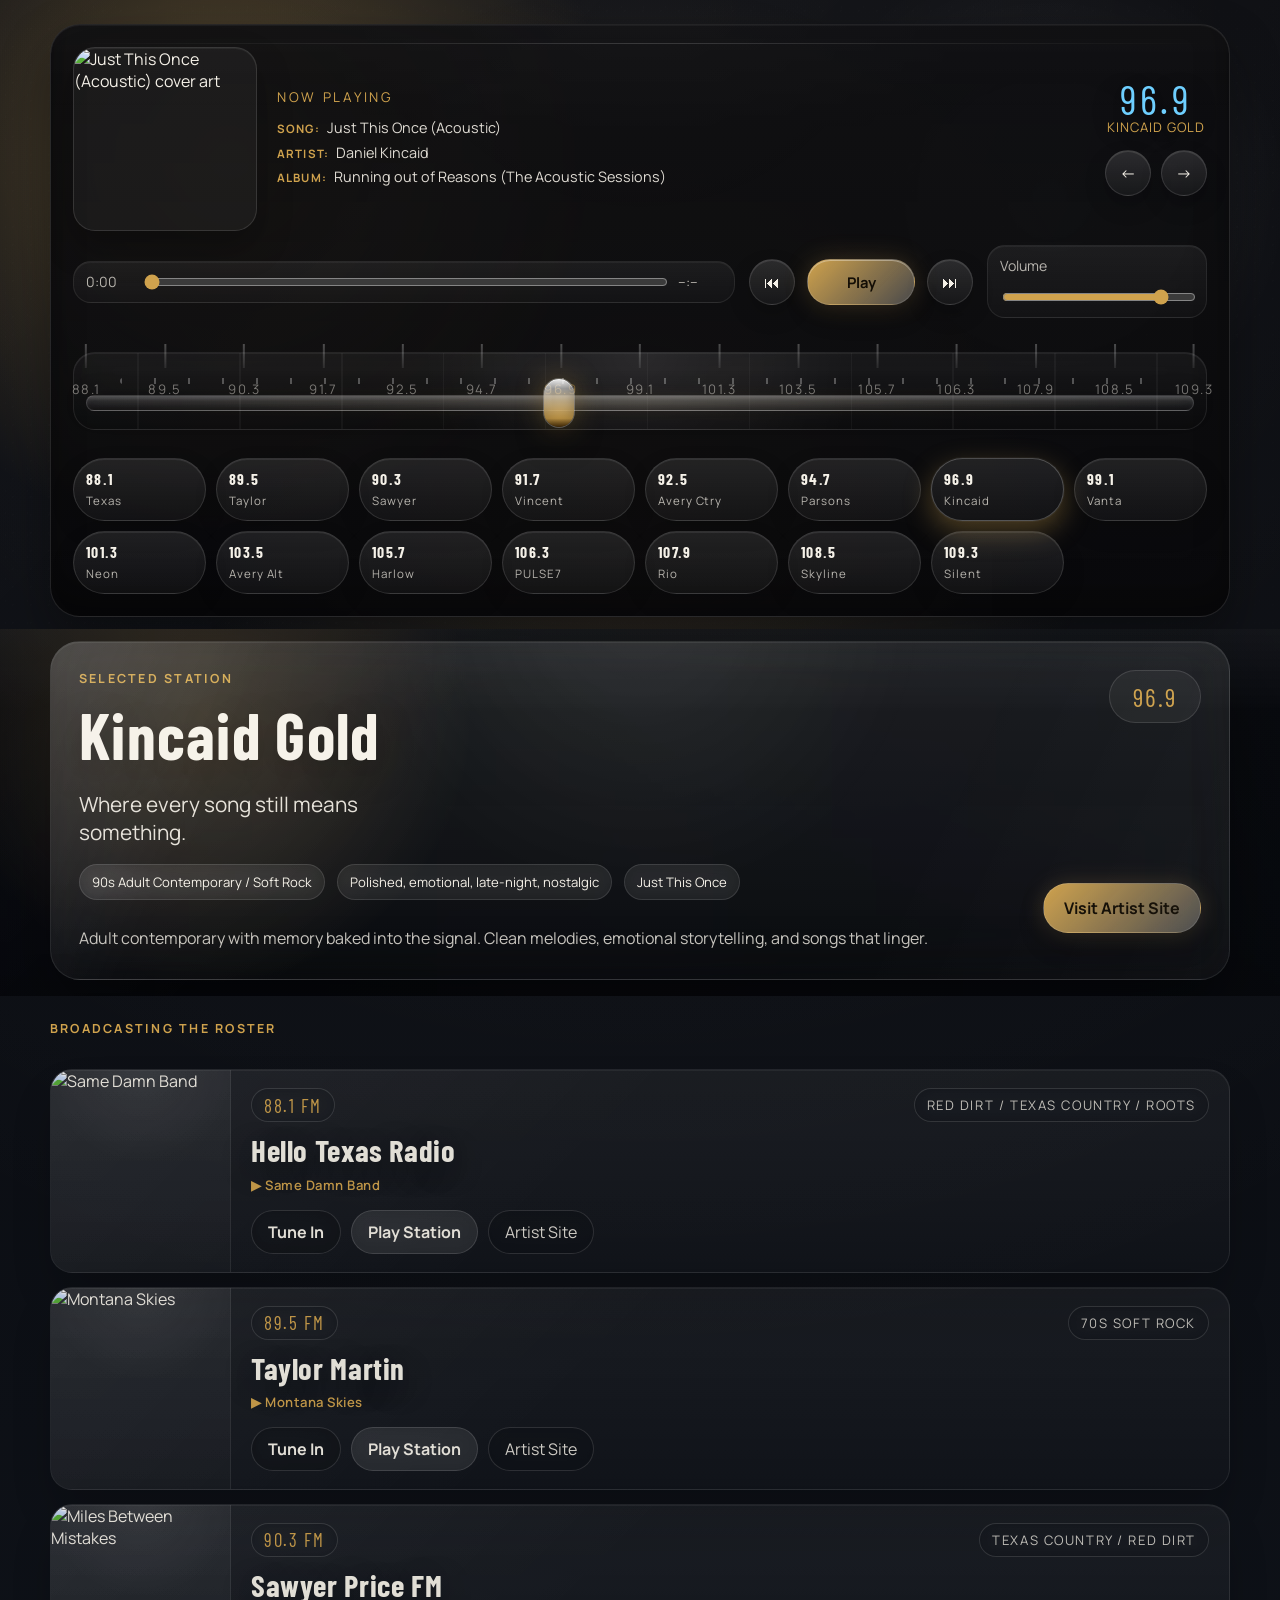
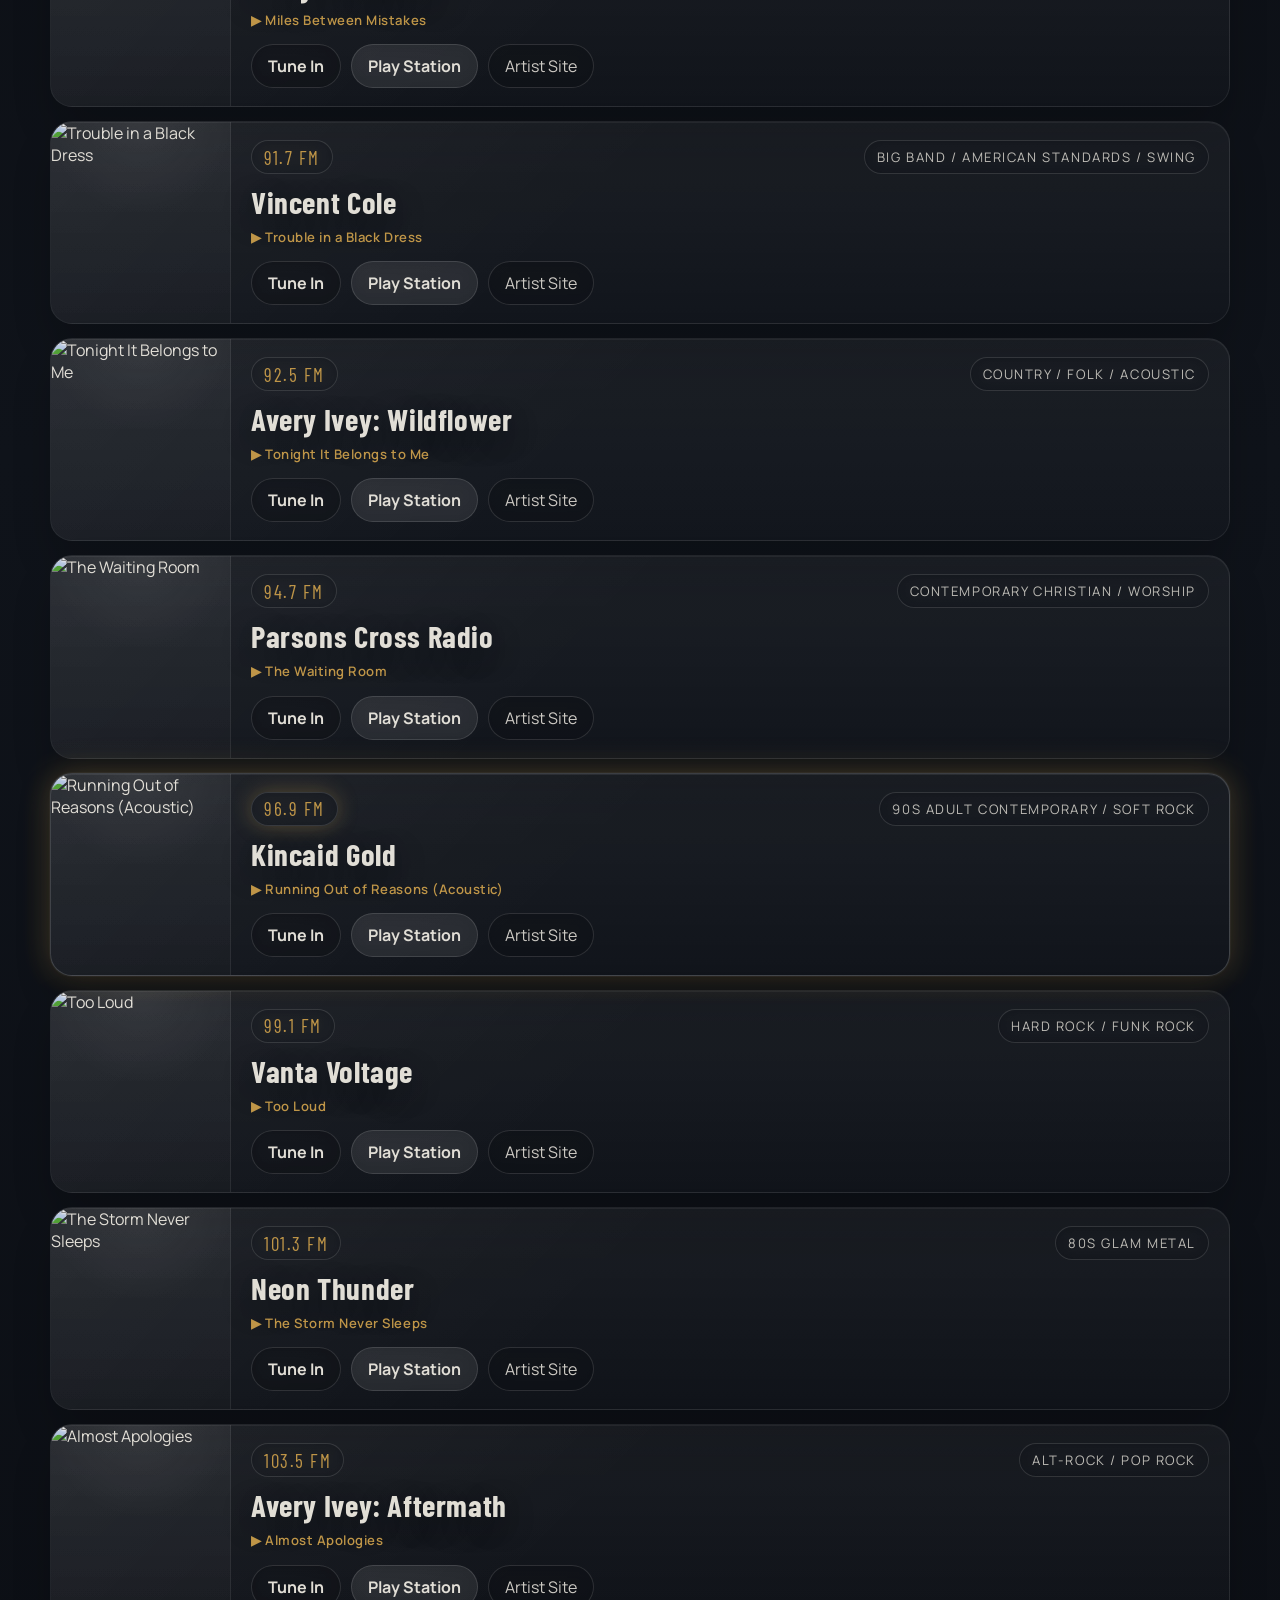
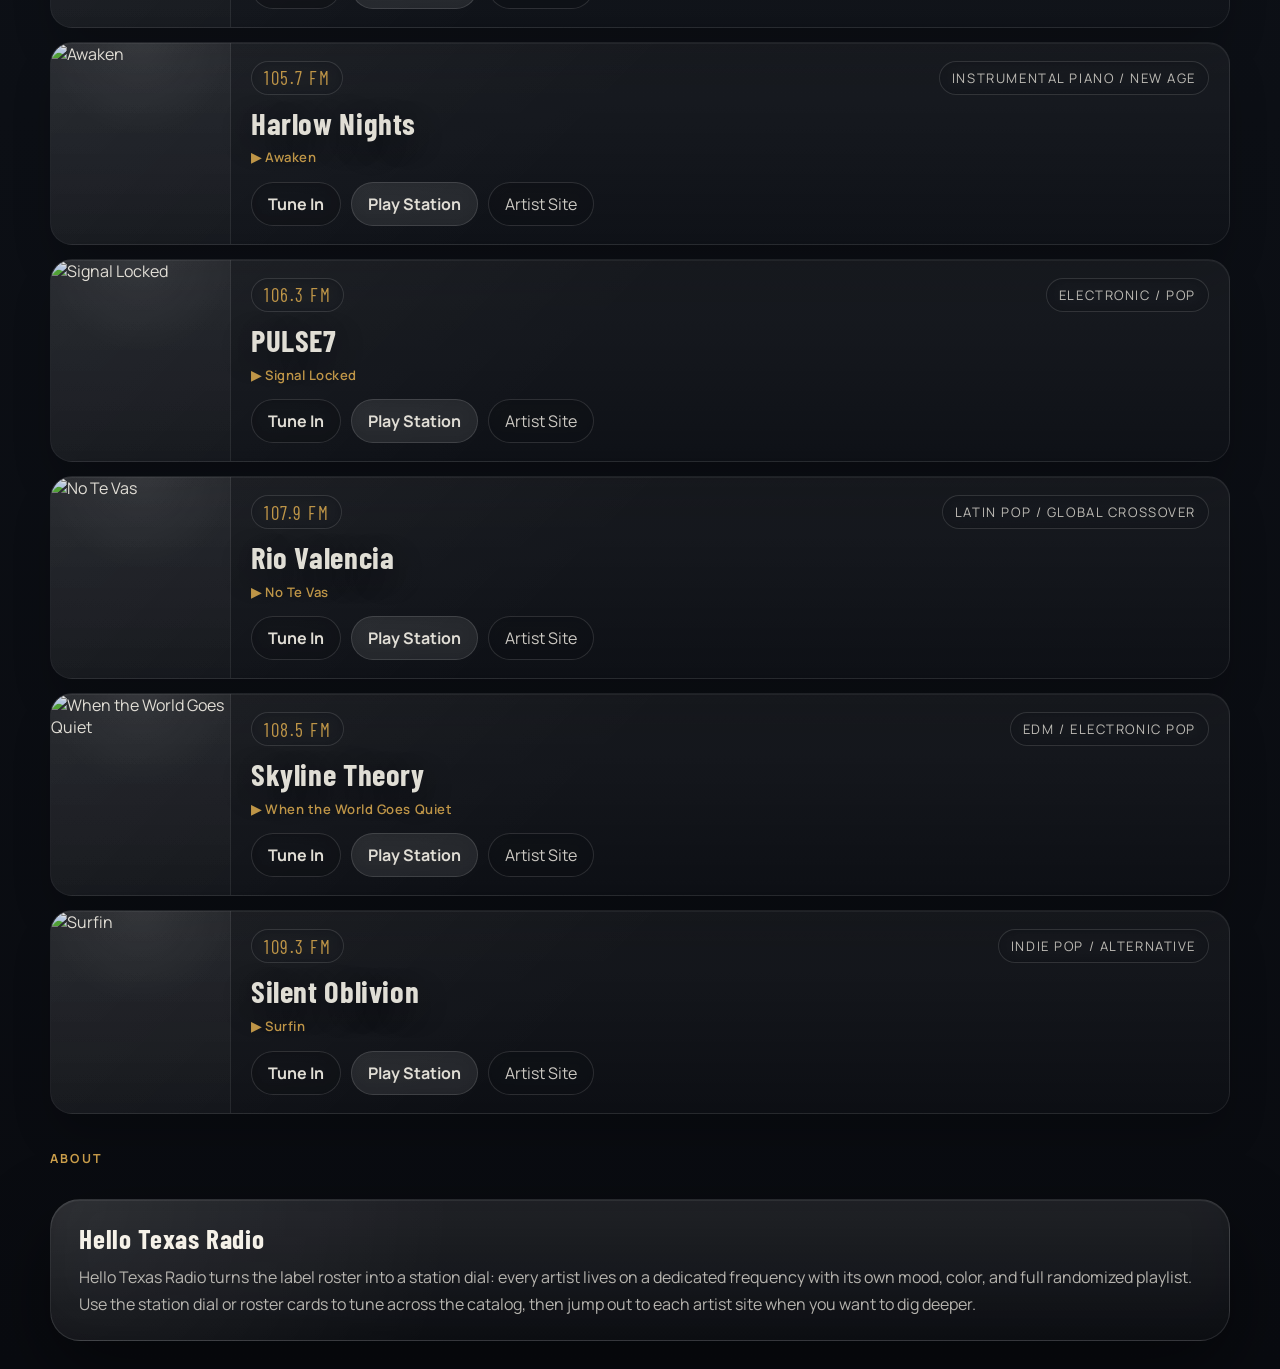
==== commit c4a050e2: "Rename index_radio.html to index.html" ====
--- a/index.html
+++ b/index.html
@@ -15,6 +15,14 @@
       rel="stylesheet"
     />
     <link rel="stylesheet" href="./css/styles.css" />
+    <!-- Google Analytics -->
+    <script async src="https://www.googletagmanager.com/gtag/js?id=G-533048757"></script>
+    <script>
+      window.dataLayer = window.dataLayer || [];
+      function gtag(){dataLayer.push(arguments);}
+      gtag('js', new Date());
+      gtag('config', 'G-533048757');
+    </script>
   </head>
   <body class="theme-texas">
     <div class="page-shell">
--- a/css/styles.css
+++ b/css/styles.css
@@ -1092,6 +1092,17 @@
   line-height: 1.55;
 }
 
+.roster-card__now-playing {
+  font-size: 0.82rem;
+  font-weight: 600;
+  letter-spacing: 0.04em;
+  color: var(--accent) !important;
+  white-space: nowrap;
+  overflow: hidden;
+  text-overflow: ellipsis;
+  max-width: 28ch;
+}
+
 .roster-card__actions {
   display: flex;
   flex-wrap: wrap;
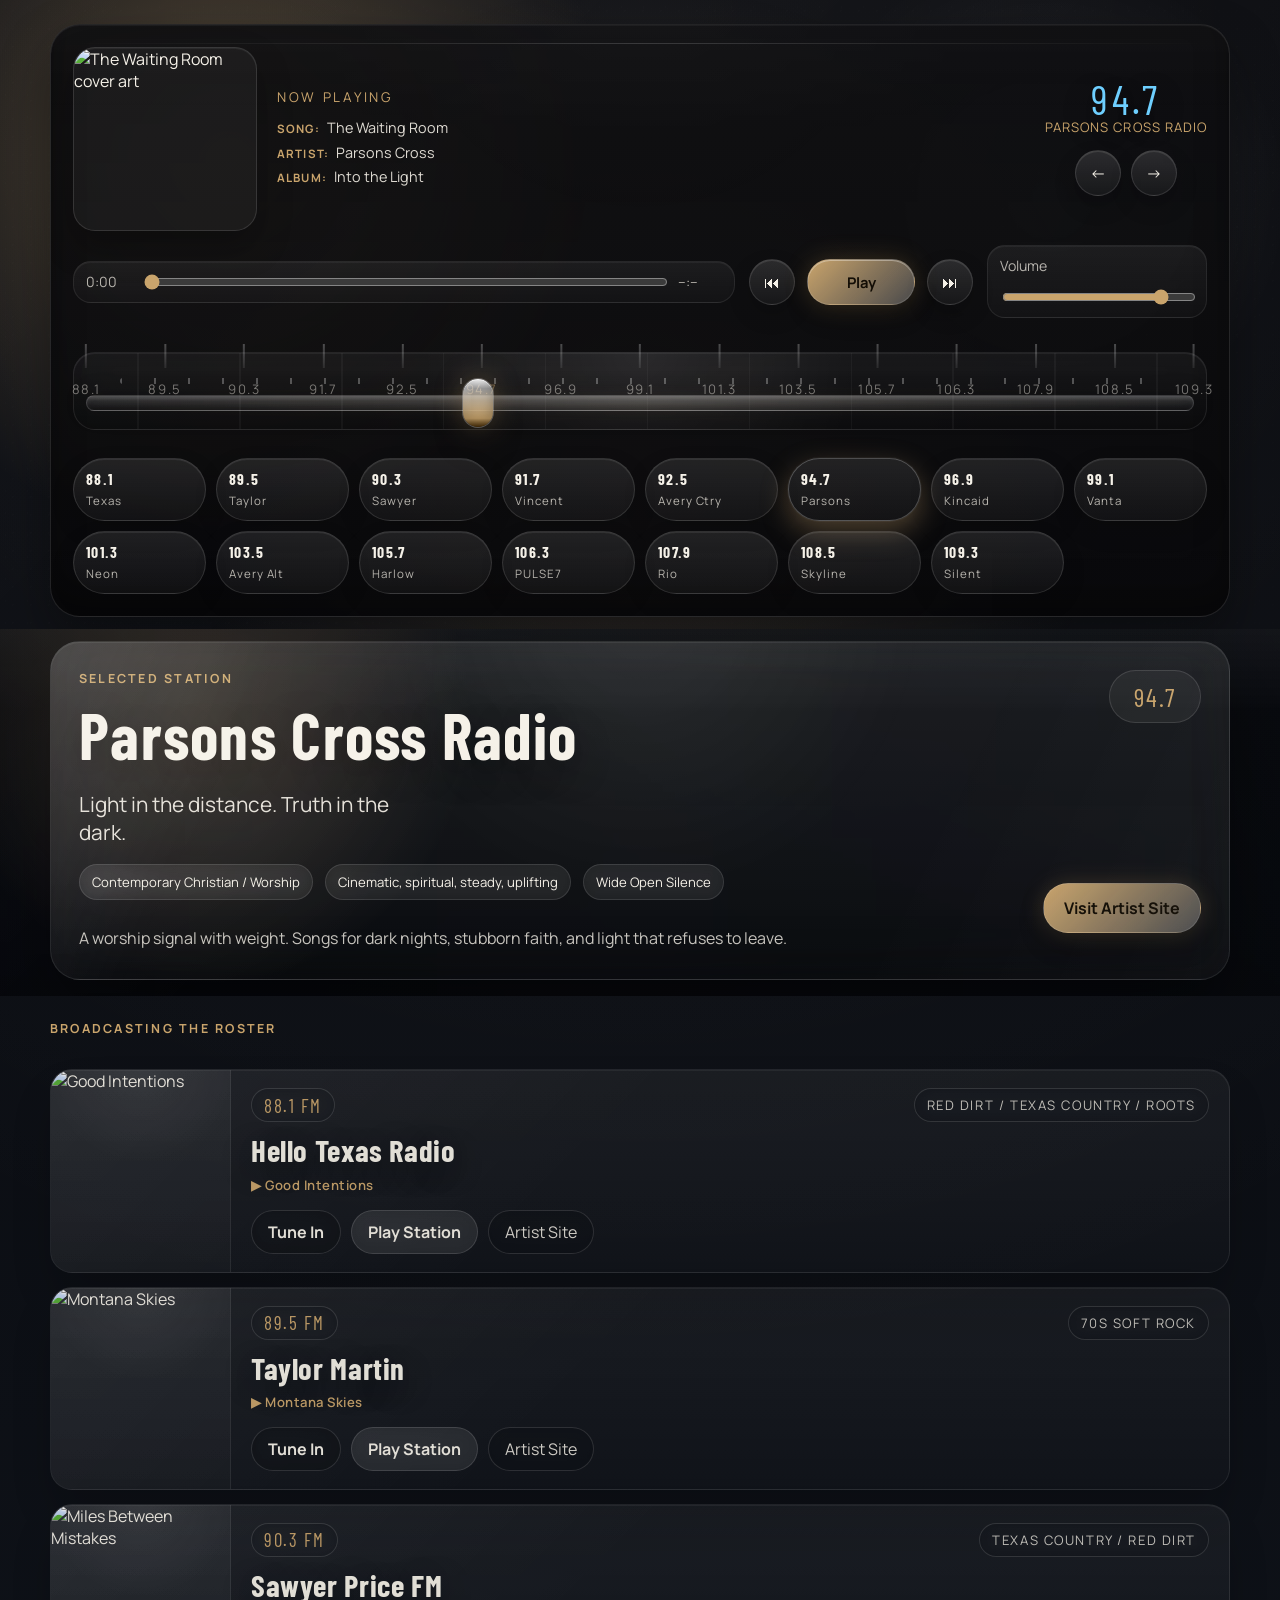
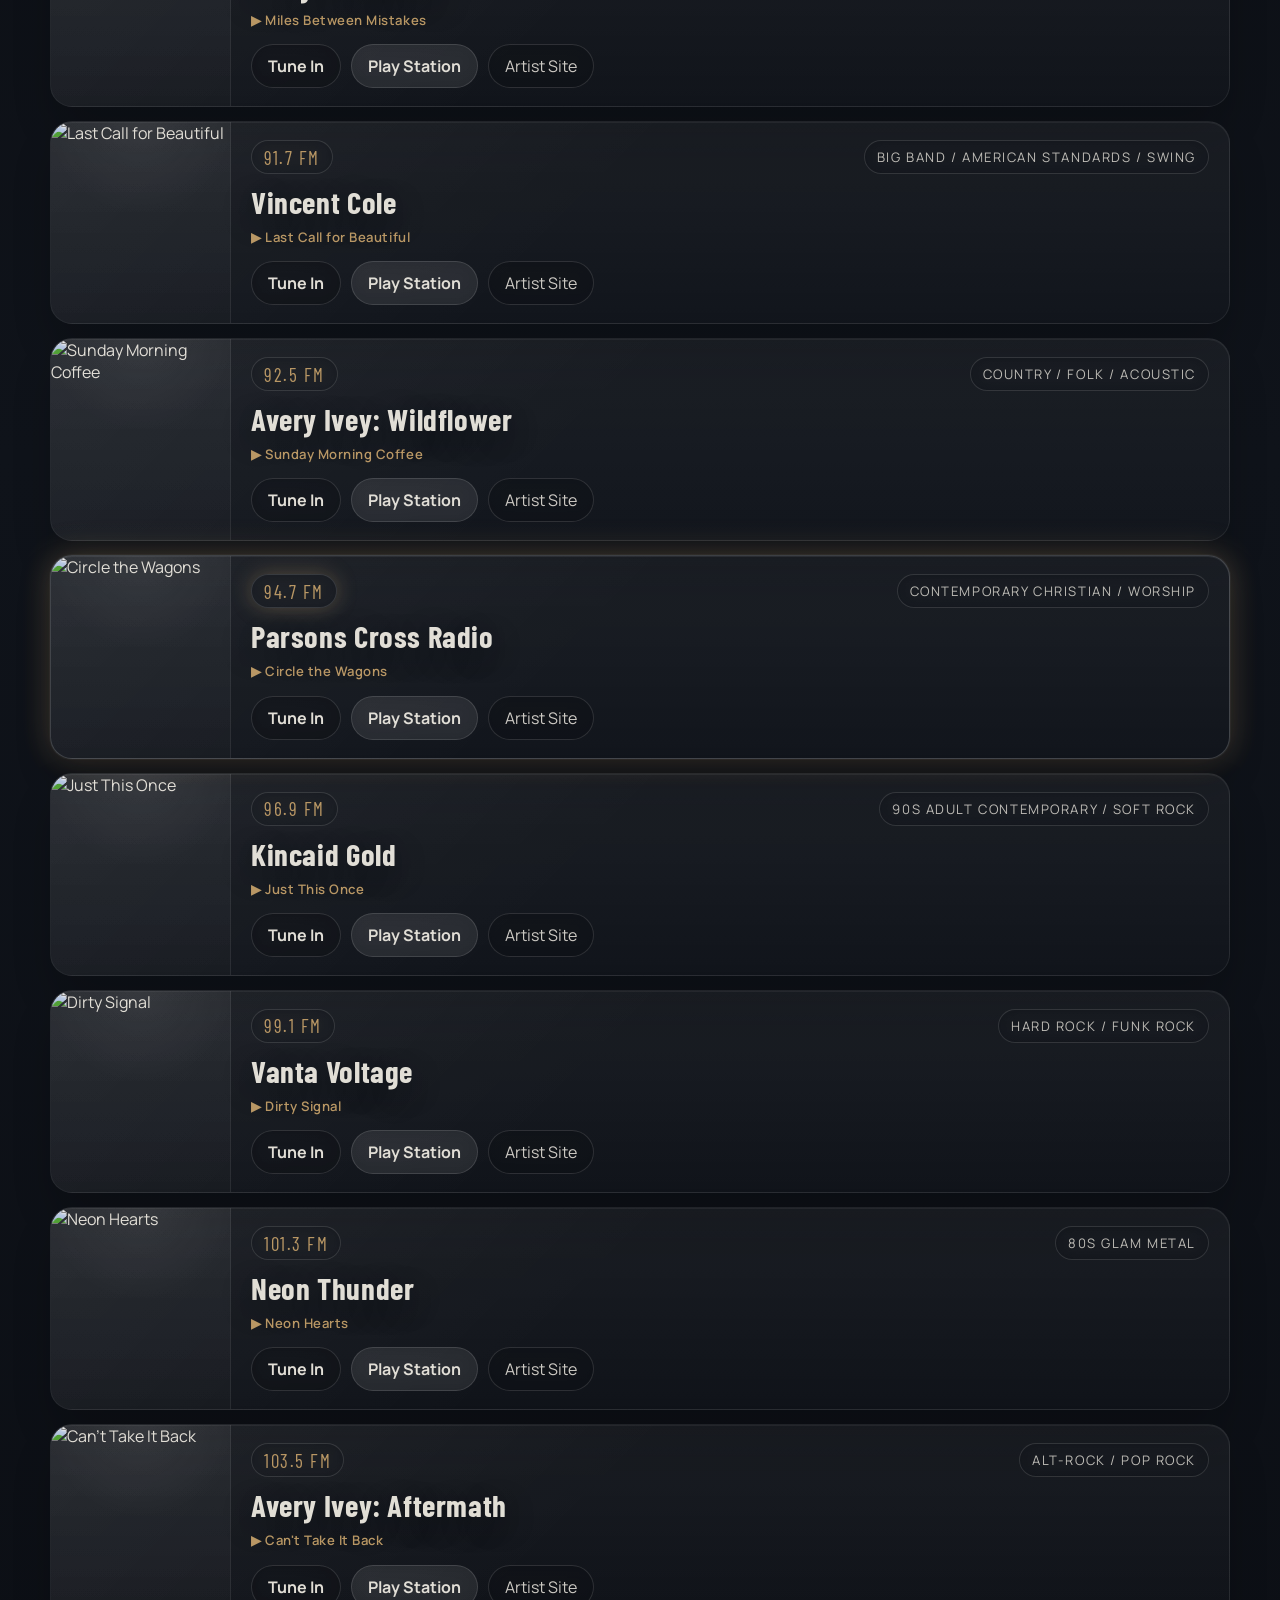
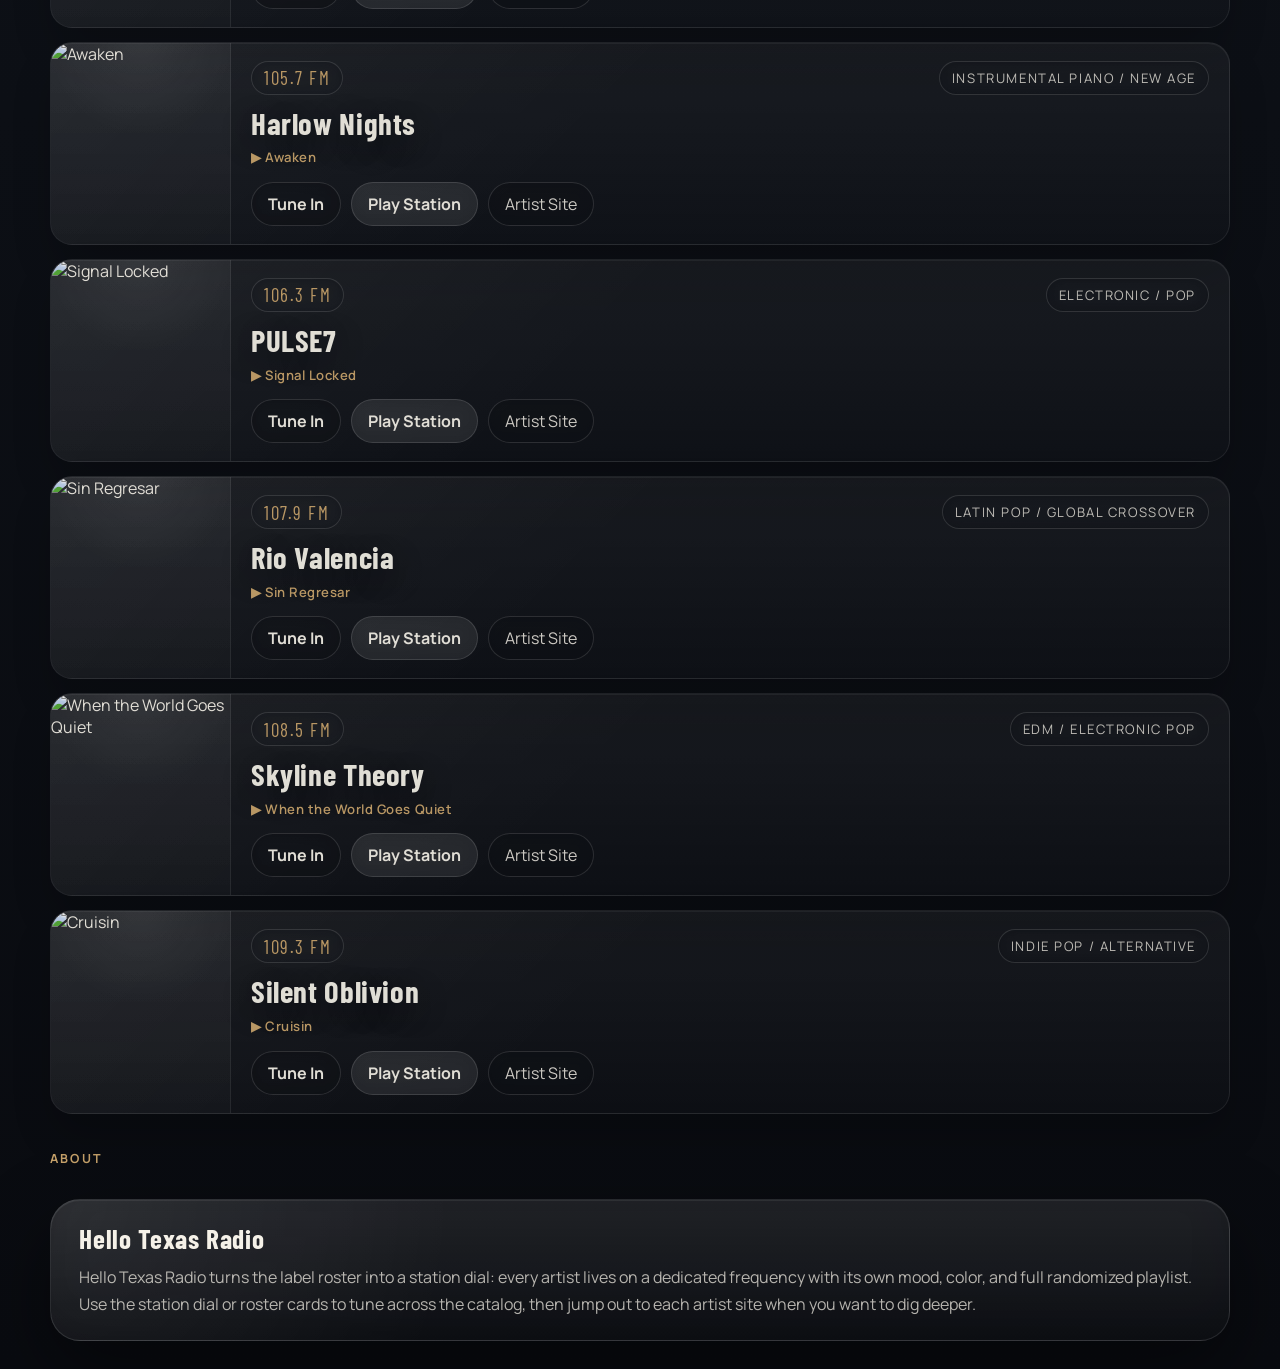
==== commit 6639687b: "Rename index_radio.html to index.html" ====
--- a/index.html
+++ b/index.html
@@ -16,12 +16,12 @@
     />
     <link rel="stylesheet" href="./css/styles.css" />
     <!-- Google Analytics -->
-    <script async src="https://www.googletagmanager.com/gtag/js?id=G-533048757"></script>
+    <script async src="https://www.googletagmanager.com/gtag/js?id=G-JRTPG2XFMT"></script>
     <script>
       window.dataLayer = window.dataLayer || [];
       function gtag(){dataLayer.push(arguments);}
       gtag('js', new Date());
-      gtag('config', 'G-533048757');
+      gtag('config', 'G-JRTPG2XFMT');
     </script>
   </head>
   <body class="theme-texas">
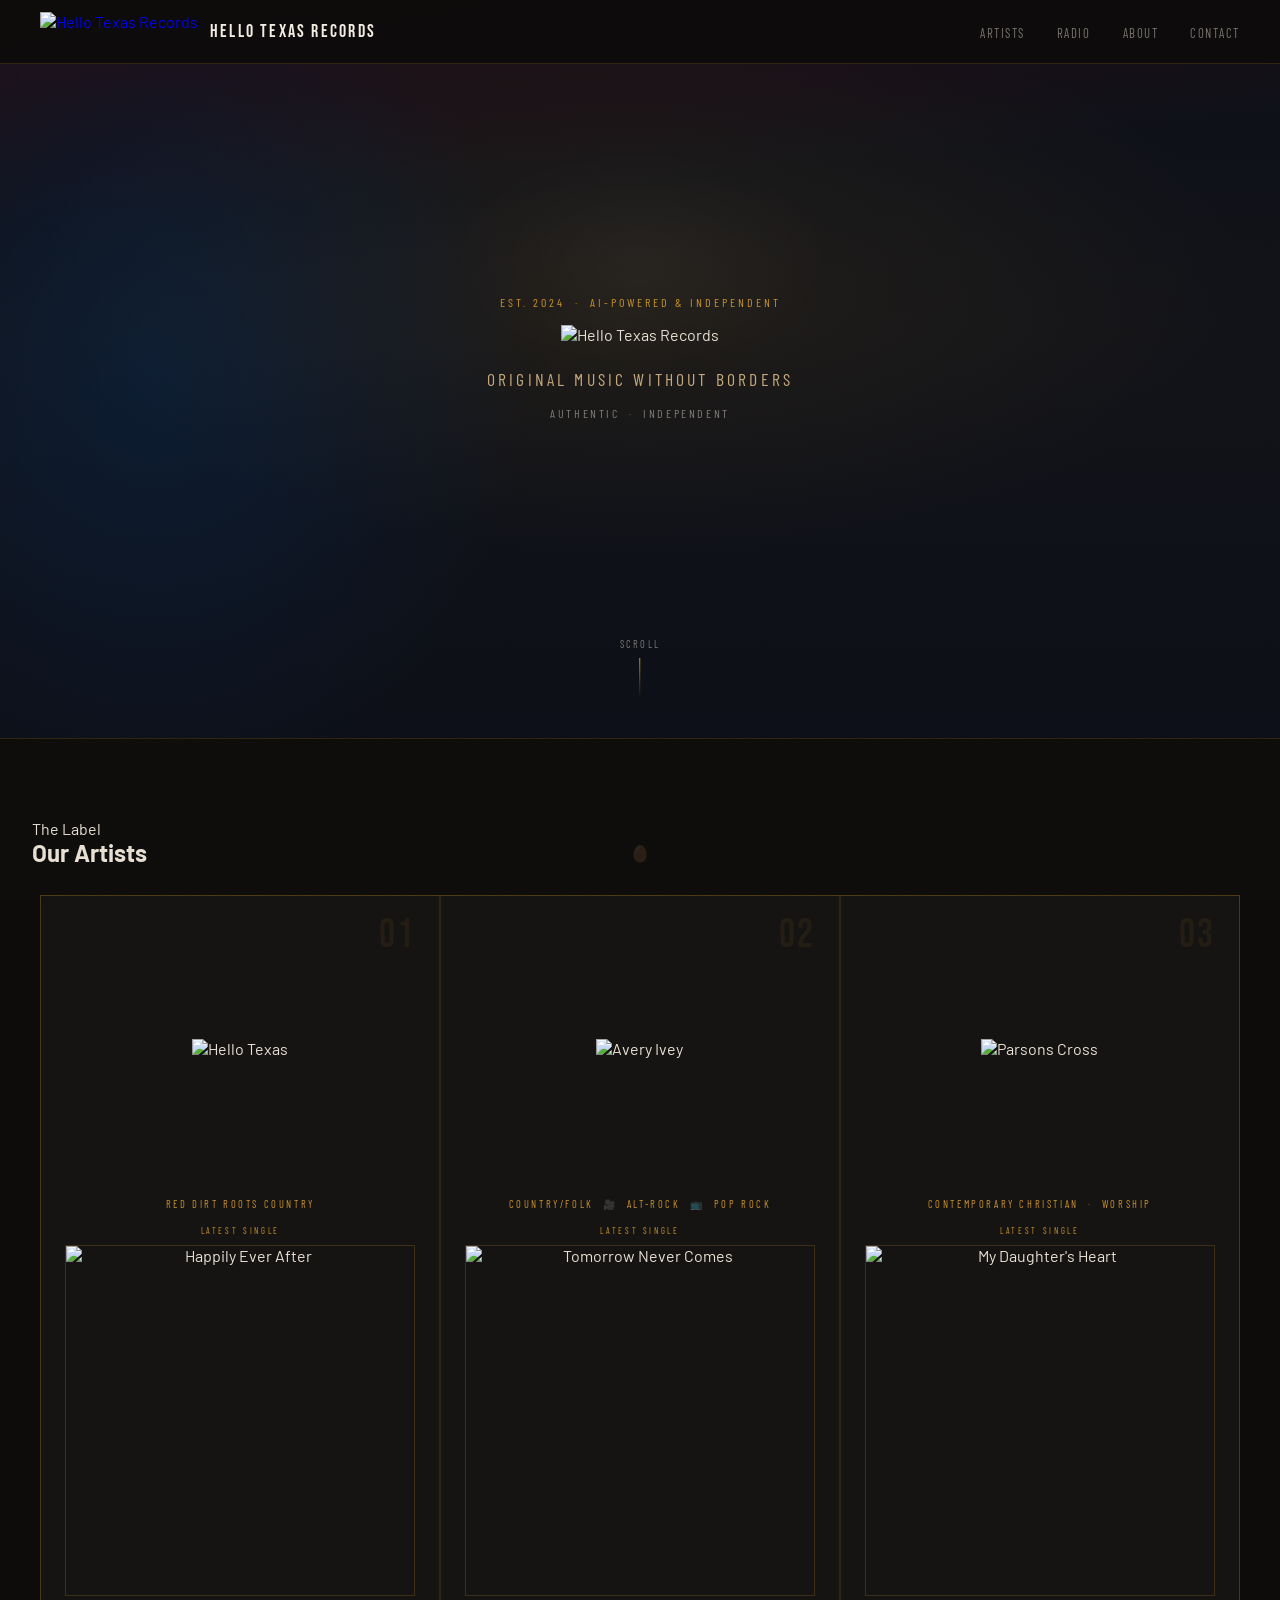
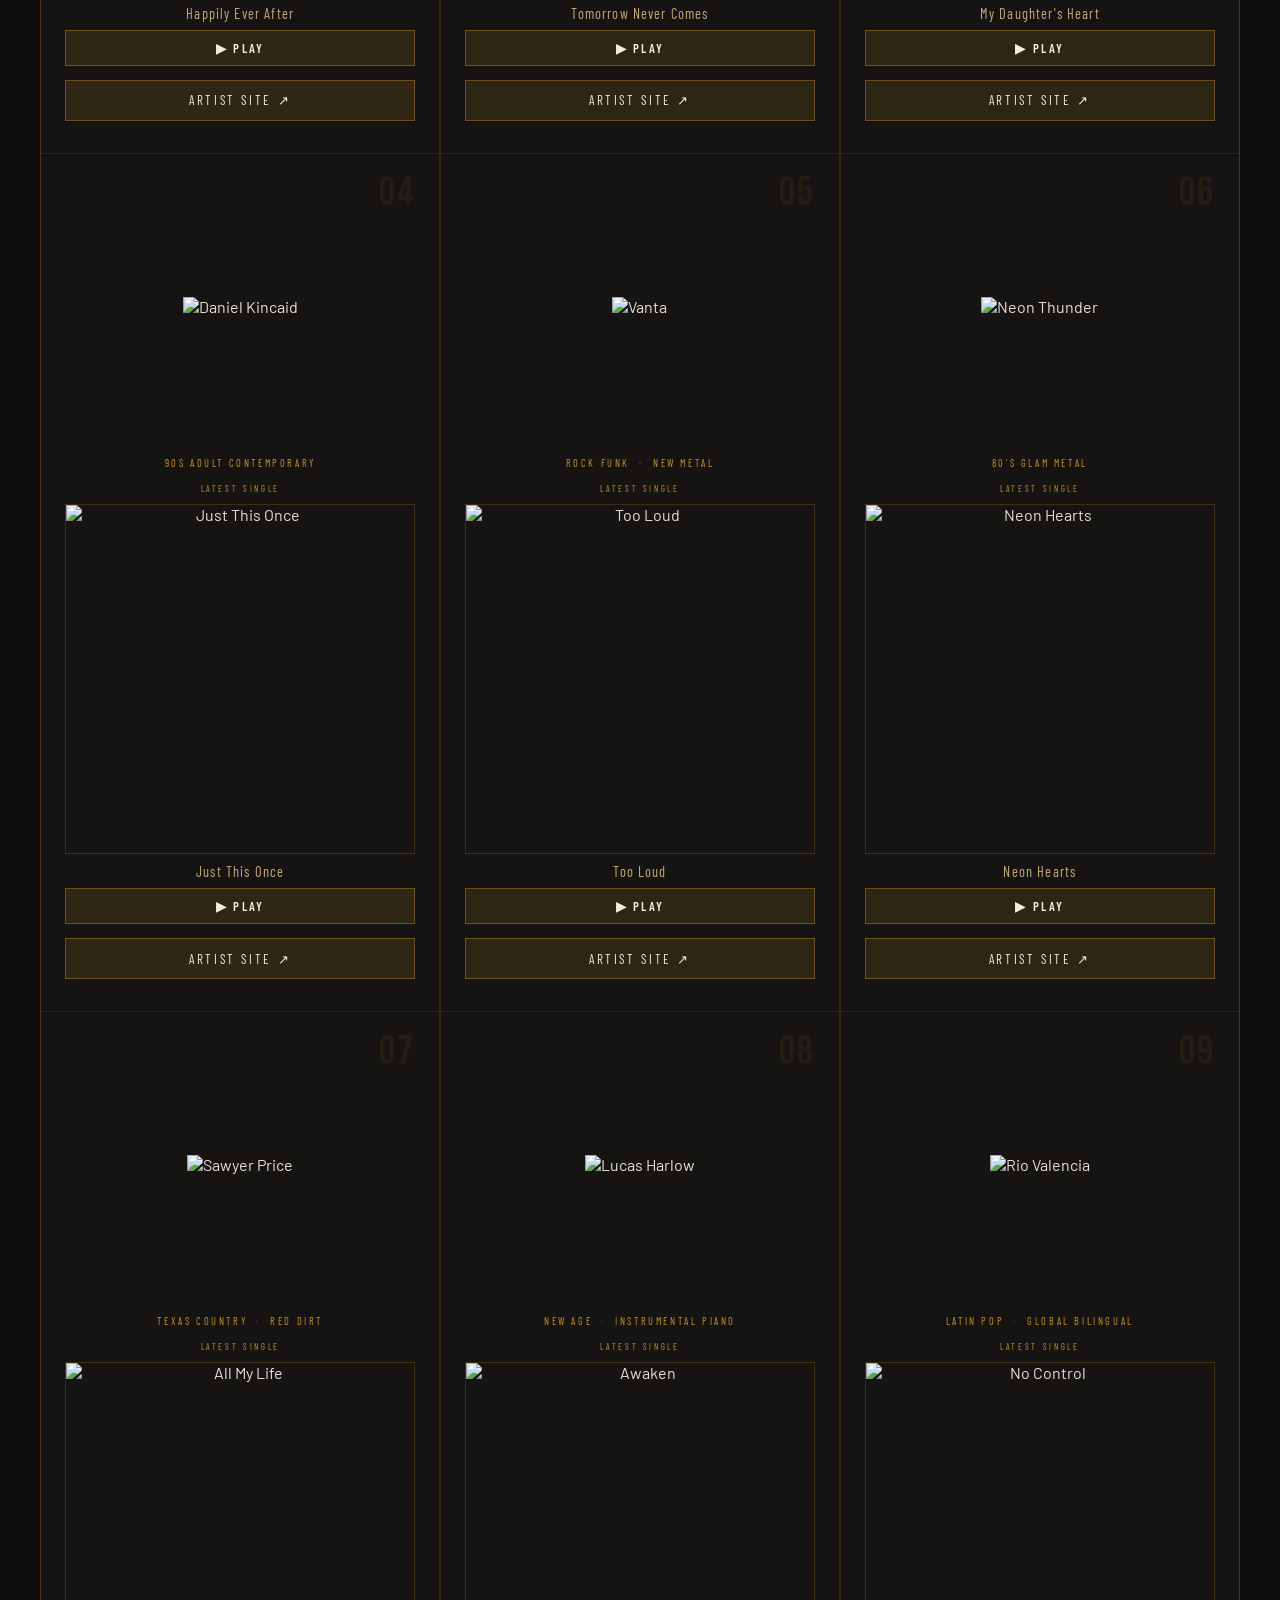
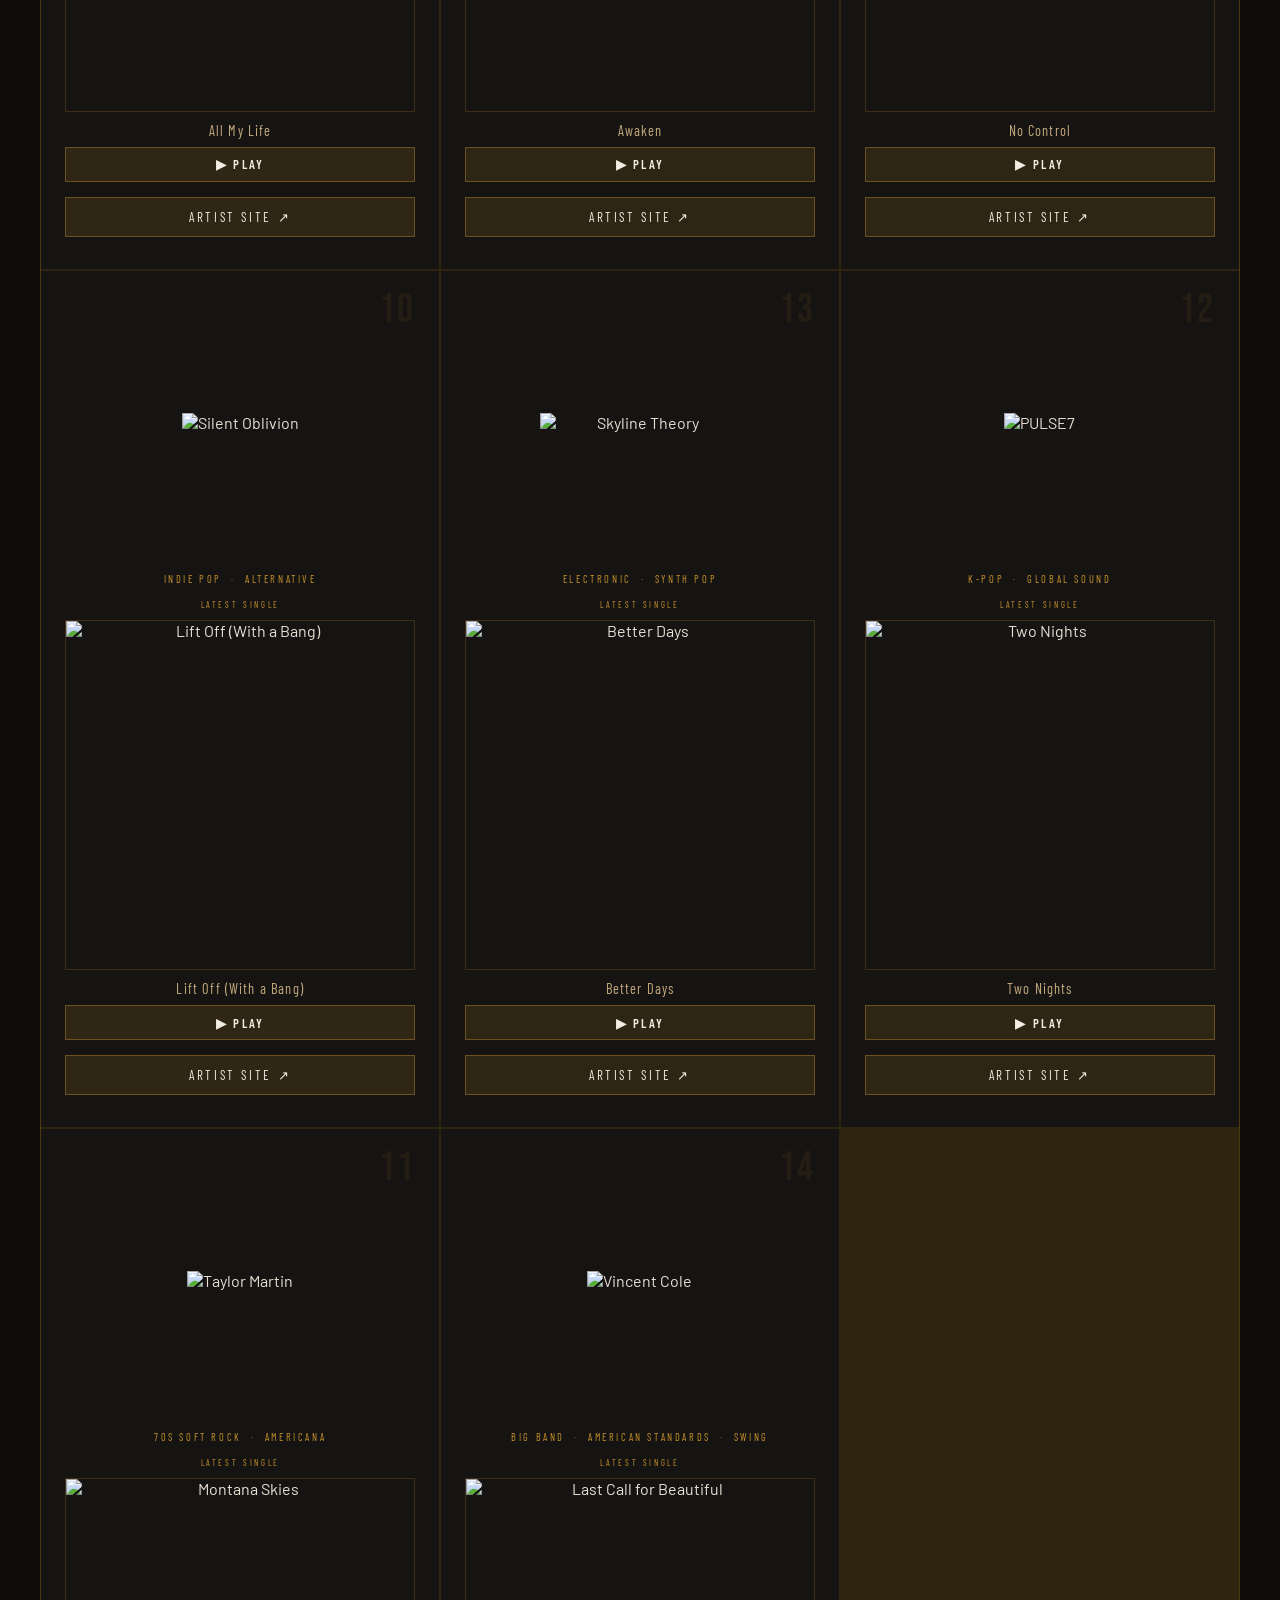
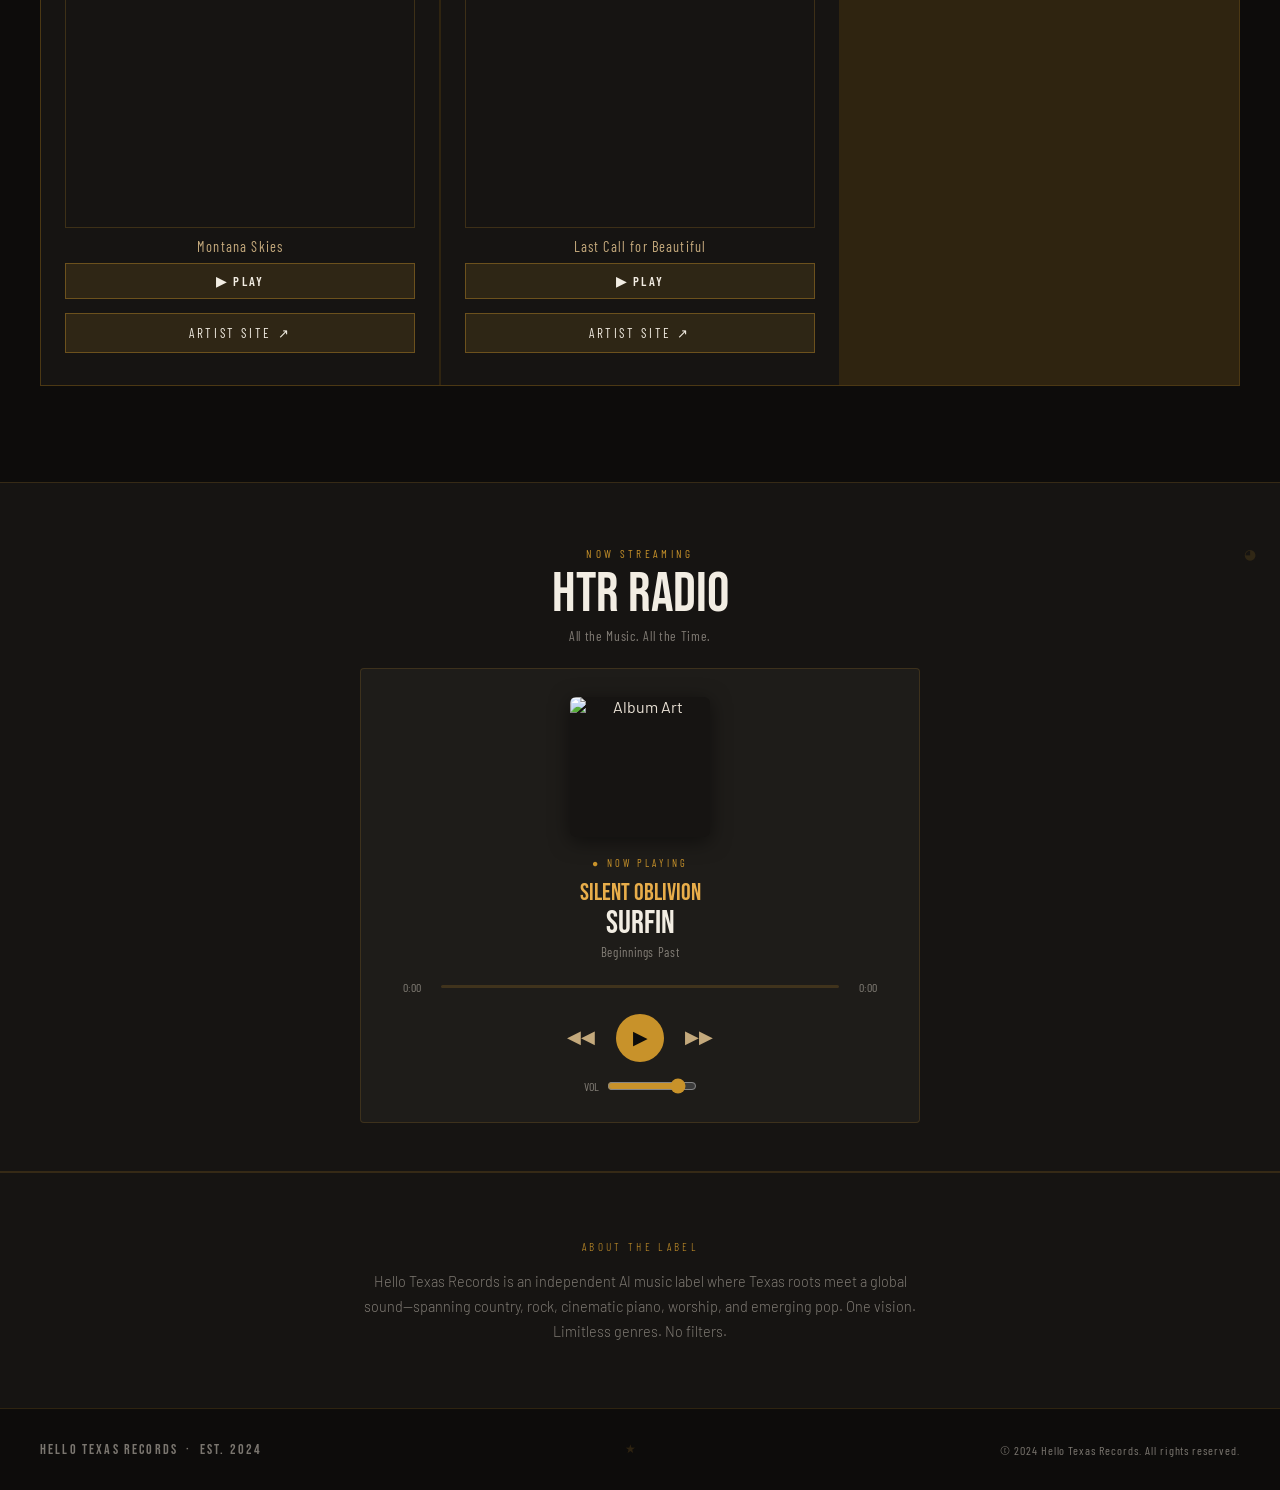
==== commit b0e0721d: "Rename htr-index.html to index.html" ====
--- a/index.html
+++ b/index.html
@@ -1,261 +1,1042 @@
 <!DOCTYPE html>
 <html lang="en">
-  <head>
-    <meta charset="UTF-8" />
-    <meta name="viewport" content="width=device-width, initial-scale=1.0" />
-    <title>Hello Texas Radio</title>
-    <meta
-      name="description"
-      content="Tune through the stations of Hello Texas Records in a cinematic radio-dial homepage experience."
-    />
-    <link rel="preconnect" href="https://fonts.googleapis.com" />
-    <link rel="preconnect" href="https://fonts.gstatic.com" crossorigin />
-    <link
-      href="https://fonts.googleapis.com/css2?family=Barlow+Condensed:wght@500;600;700&family=Manrope:wght@400;500;600;700&display=swap"
-      rel="stylesheet"
-    />
-    <link rel="stylesheet" href="./css/styles.css" />
-    <!-- Google Analytics -->
-    <script async src="https://www.googletagmanager.com/gtag/js?id=G-JRTPG2XFMT"></script>
-    <script>
-      window.dataLayer = window.dataLayer || [];
-      function gtag(){dataLayer.push(arguments);}
-      gtag('js', new Date());
-      gtag('config', 'G-JRTPG2XFMT');
-    </script>
-  </head>
-  <body class="theme-texas">
-    <div class="page-shell">
-      <div class="atmosphere">
-        <div class="atmosphere__gradient"></div>
-        <div class="atmosphere__art" id="hero-art"></div>
-        <div class="atmosphere__scanlines"></div>
-        <div class="atmosphere__grain"></div>
-      </div>
-
-      <div class="sticky-player" id="sticky-player" aria-hidden="true">
-        <div class="sticky-player__inner">
-          <div class="sticky-player__meta">
-            <img
-              class="sticky-player__art"
-              id="sticky-art"
-              src="https://raw.githubusercontent.com/SteveP999/Hello-Texas/main/dancing-through-my-dreams-cover.png"
-              alt="Current album art"
-            />
-            <div class="sticky-player__copy">
-              <span id="sticky-track">Dancing Through My Dreams</span>
-              <span id="sticky-artist">Hello Texas</span>
-            </div>
-          </div>
-
-          <div class="sticky-player__station-nav">
-            <button class="transport__button" id="sticky-station-prev" type="button" aria-label="Previous station">
-              &#8592;
-            </button>
-            <div class="sticky-player__station-block">
-              <span id="sticky-frequency">88.1 FM</span>
-              <strong id="sticky-station">Hello Texas Radio</strong>
-            </div>
-            <button class="transport__button" id="sticky-station-next" type="button" aria-label="Next station">
-              &#8594;
-            </button>
-          </div>
-
-          <div class="sticky-player__controls">
-            <button class="transport__button" id="sticky-prev" type="button" aria-label="Previous track">
-              &#9198;
-            </button>
-            <button
-              class="transport__button transport__button--play"
-              id="sticky-play"
-              type="button"
-              aria-label="Play or pause"
-            >
-              Play
-            </button>
-            <button class="transport__button" id="sticky-next" type="button" aria-label="Next track">
-              &#9197;
-            </button>
-          </div>
-        </div>
-      </div>
-
-      <main id="top">
-        <section class="radio-top section" id="stations">
-          <div class="dial-card">
-            <div class="radio-top__header">
-              <div class="radio-top__art">
-                <img
-                  class="player-art radio-top__art-image"
-                  id="player-art"
-                  src="https://raw.githubusercontent.com/SteveP999/Hello-Texas/main/dancing-through-my-dreams-cover.png"
-                  alt="Current track artwork"
-                />
-                <img
-                  class="station-panel__cover station-panel__cover--hidden"
-                  id="station-cover"
-                  src="https://raw.githubusercontent.com/SteveP999/Hello-Texas/main/dancing-through-my-dreams-cover.png"
-                  alt="Selected station art"
-                />
-              </div>
-
-              <div class="player-copy radio-top__copy">
-                <p class="player-kicker">Now Playing</p>
-                <p class="radio-top__meta-line"><span class="radio-top__label">Song:</span> <span id="player-track">Dancing Through My Dreams</span></p>
-                <p class="radio-top__meta-line"><span class="radio-top__label">Artist:</span> <span id="player-artist">Hello Texas</span></p>
-                <p class="radio-top__meta-line"><span class="radio-top__label">Album:</span> <span id="player-album">Day to Day (The Lost Tapes)</span></p>
-              </div>
-
-              <div class="radio-top__center">
-                <div class="radio-top__station-block">
-                  <span class="hero-player-layout__frequency" id="player-frequency">88.1</span>
-                  <p class="player-station" id="player-station">Hello Texas Radio</p>
-                  <div class="radio-top__play-row">
-                    <button class="transport__button" id="player-station-prev" type="button" aria-label="Previous station">
-                      &#8592;
-                    </button>
-                    <button class="transport__button" id="player-station-next" type="button" aria-label="Next station">
-                      &#8594;
-                    </button>
-                  </div>
-                </div>
-              </div>
-            </div>
-
-            <div class="radio-top__controls">
-              <div class="transport transport--hero">
-                <button class="transport__button" id="player-prev" type="button" aria-label="Previous track">
-                  &#9198;
-                </button>
-                <button
-                  class="transport__button transport__button--play transport__button--hero-play"
-                  id="player-play"
-                  type="button"
-                  aria-label="Play or pause"
-                >
-                  Play
-                </button>
-                <button class="transport__button" id="player-next" type="button" aria-label="Next track">
-                  &#9197;
-                </button>
-              </div>
-
-              <div class="progress">
-                <span id="current-time">0:00</span>
-                <input
-                  class="progress__slider"
-                  id="progress-slider"
-                  type="range"
-                  min="0"
-                  max="100"
-                  value="0"
-                  step="0.1"
-                  aria-label="Track progress"
-                />
-                <span id="duration-time">--:--</span>
-              </div>
-
-              <div class="volume">
-                <label for="volume-slider">Volume</label>
-                <input
-                  class="volume__slider"
-                  id="volume-slider"
-                  type="range"
-                  min="0"
-                  max="1"
-                  value="0.85"
-                  step="0.01"
-                  aria-label="Volume"
-                />
-              </div>
-            </div>
-
-            <div class="dial" id="dial" aria-label="Radio station dial">
-              <div class="dial__track"></div>
-              <div class="dial__ticks" id="dial-ticks"></div>
-              <button
-                class="dial__knob"
-                id="dial-knob"
-                type="button"
-                aria-label="Drag to tune stations"
-                aria-valuemin="88.1"
-                aria-valuemax="109.3"
-                aria-valuenow="88.1"
-              ></button>
-            </div>
-
-            <div class="preset-row" id="preset-row" aria-label="Station presets"></div>
-          </div>
-        </section>
-
-        <section class="hero section" id="main-player-anchor">
-          <article class="station-panel station-info-panel">
-            <div class="station-panel__header station-panel__header--wide">
-              <div class="station-panel__heading">
-                <p class="eyebrow">Selected Station</p>
-                <h1 id="hero-station-name">Hello Texas Radio</h1>
-                <p class="hero__lede" id="hero-tagline">The sound of Texas, turned all the way up.</p>
-              </div>
-              <span class="frequency-badge hero__frequency-badge" id="station-frequency-badge">88.1</span>
-            </div>
-
-            <div class="station-panel__body station-panel__body--wide">
-              <div class="station-panel__copy station-panel__copy--summary">
-                <div class="station-meta station-meta--compact">
-                  <span id="hero-genre">Red Dirt / Texas Country / Roots</span>
-                  <span id="hero-mood">Gritty, warm, backroad, flagship</span>
-                  <span id="station-featured-track">Dancing Through My Dreams</span>
-                </div>
-
-                <p class="hero__description station-panel__description" id="hero-description">
-                  The home signal for Hello Texas Records. Red Dirt roots, Texas storytelling, and the
-                  label's flagship sound.
-                </p>
-              </div>
-
-              <div class="station-panel__actions">
-                <a
-                  class="button button--primary"
-                  id="hero-cta"
-                  href="https://stevep999.github.io/Hello-Texas/"
-                  target="_blank"
-                  rel="noreferrer"
-                >
-                  Visit Artist Site
-                </a>
-              </div>
-            </div>
-
-          </article>
-        </section>
-
-        <section class="hero-player section" id="roster">
-          <div class="section-heading">
-            <p class="eyebrow">Broadcasting the Roster</p>
-          </div>
-
-          <div class="quick-strip" id="quick-strip" aria-label="All stations"></div>
-        </section>
-
-        <section class="about section" id="about">
-          <div class="section-heading">
-            <p class="eyebrow">About</p>
-          </div>
-
-          <div class="about-grid">
-            <article class="about-card about-card--wide" id="contact">
-              <h3>Hello Texas Radio</h3>
-              <p>
-                Hello Texas Radio turns the label roster into a station dial: every artist lives on a dedicated
-                frequency with its own mood, color, and full randomized playlist. Use the station dial or roster
-                cards to tune across the catalog, then jump out to each artist site when you want to dig deeper.
-              </p>
-            </article>
-          </div>
-        </section>
-      </main>
-    </div>
-
-    <script type="module" src="./js/app.js"></script>
-  </body>
+<head>
+<meta charset="UTF-8">
+<!-- Google tag (gtag.js) -->
+<script async src="https://www.googletagmanager.com/gtag/js?id=G-4PCFSEQJZ1"></script>
+<script>
+  window.dataLayer = window.dataLayer || [];
+  function gtag(){dataLayer.push(arguments);}
+  gtag('js', new Date());
+  gtag('config', 'G-4PCFSEQJZ1');
+</script>
+<meta name="viewport" content="width=device-width, initial-scale=1.0">
+<title>Hello Texas Records</title>
+<link rel="preconnect" href="https://fonts.googleapis.com">
+<link rel="preconnect" href="https://fonts.gstatic.com" crossorigin>
+<link href="https://fonts.googleapis.com/css2?family=Bebas+Neue&family=Barlow+Condensed:ital,wght@0,300;0,400;0,600;0,700;1,400&family=Barlow:wght@300;400;500&display=swap" rel="stylesheet">
+<style>
+/* ── RESET & BASE ─────────────────────────────── */
+*, *::before, *::after { box-sizing: border-box; margin: 0; padding: 0; }
+html { scroll-behavior: smooth; }
+body {
+  font-family: 'Barlow', sans-serif;
+  background: #0d0c0b;
+  color: #e8e0d4;
+  min-height: 100vh;
+  overflow-x: hidden;
+}
+/* ── CSS VARIABLES ────────────────────────────── */
+:root {
+  --rust:        #c8922a;
+  --rust-light:  #e8ad4a;
+  --rust-dark:   #8f621a;
+  --cream:       #f2ede3;
+  --tan:         #c4a97c;
+  --dark:        #0d0c0b;
+  --dark-2:      #161412;
+  --dark-3:      #1e1c19;
+  --dark-4:      #252220;
+  --border:      rgba(200,146,42,0.18);
+  --text-muted:  rgba(232,224,212,0.5);
+}
+/* ── NOISE TEXTURE OVERLAY ────────────────────── */
+body::before {
+  content: '';
+  position: fixed; inset: 0;
+  background-image: url("data:image/svg+xml,%3Csvg viewBox='0 0 200 200' xmlns='http://www.w3.org/2000/svg'%3E%3Cfilter id='n'%3E%3CfeTurbulence type='fractalNoise' baseFrequency='0.9' numOctaves='4' stitchTiles='stitch'/%3E%3C/filter%3E%3Crect width='100%25' height='100%25' filter='url(%23n)' opacity='0.06'/%3E%3C/svg%3E");
+  background-size: 200px 200px;
+  pointer-events: none;
+  z-index: 0;
+  opacity: 0.4;
+}
+/* ── NAV ──────────────────────────────────────── */
+nav {
+  position: fixed; top: 0; left: 0; right: 0;
+  z-index: 100;
+  display: flex; align-items: center; justify-content: space-between;
+  padding: 0 2.5rem;
+  height: 64px;
+  background: rgba(13,12,11,0.9);
+  backdrop-filter: blur(12px);
+  border-bottom: 1px solid var(--border);
+}
+.nav-brand {
+  display: flex; align-items: center; gap: 0.75rem;
+  text-decoration: none;
+}
+.nav-logo-img {
+  height: 40px; width: auto;
+}
+.nav-label {
+  font-family: 'Bebas Neue', sans-serif;
+  font-size: 1.15rem;
+  letter-spacing: 0.12em;
+  color: var(--cream);
+}
+.nav-links {
+  display: flex; gap: 2rem; list-style: none;
+}
+.nav-links a {
+  font-family: 'Barlow Condensed', sans-serif;
+  font-size: 0.8rem;
+  letter-spacing: 0.12em;
+  text-transform: uppercase;
+  color: var(--text-muted);
+  text-decoration: none;
+  transition: color 0.2s;
+}
+.nav-links a:hover { color: var(--rust-light); }
+/* ── HERO ─────────────────────────────────────── */
+.hero {
+  position: relative;
+  min-height: 82vh;
+  display: flex; flex-direction: column; align-items: center; justify-content: center;
+  text-align: center;
+  overflow: hidden;
+  padding: 80px 2rem 4rem;
+}
+.hero-bg {
+  position: absolute; inset: 0;
+  background:
+    radial-gradient(ellipse 45% 90% at 12% 50%, rgba(0,55,120,0.28) 0%, transparent 65%),
+    linear-gradient(175deg, rgba(165,0,0,0.14) 0%, transparent 28%),
+    radial-gradient(ellipse 70% 55% at 50% 38%, rgba(200,146,42,0.09) 0%, transparent 68%),
+    radial-gradient(ellipse 30% 30% at 50% 35%, rgba(255,255,255,0.03) 0%, transparent 50%),
+    linear-gradient(180deg, #0d1018 0%, #121318 45%, #0d1018 100%);
+}
+.hero-rule {
+  width: 60px; height: 2px;
+  background: linear-gradient(90deg, transparent, var(--rust), transparent);
+  margin: 0 auto 1.5rem;
+}
+.hero-eyebrow {
+  font-family: 'Barlow Condensed', sans-serif;
+  font-size: 0.75rem; letter-spacing: 0.25em;
+  text-transform: uppercase;
+  color: var(--rust);
+  margin-bottom: 1rem;
+  position: relative;
+}
+.hero-logo-wrap {
+  position: relative;
+  margin-bottom: 1.5rem;
+}
+.hero-logo {
+  width: 320px; height: auto;
+  filter: drop-shadow(0 10px 50px rgba(200,146,42,0.45));
+  position: relative;
+}
+.hero-tagline {
+  font-family: 'Barlow Condensed', sans-serif;
+  font-size: clamp(0.95rem, 2vw, 1.1rem);
+  letter-spacing: 0.18em;
+  text-transform: uppercase;
+  color: var(--tan);
+  margin-bottom: 2.5rem;
+  position: relative;
+}
+.hero-scroll {
+  position: absolute; bottom: 2.5rem; left: 50%; transform: translateX(-50%);
+  display: flex; flex-direction: column; align-items: center; gap: 0.5rem;
+  font-family: 'Barlow Condensed', sans-serif;
+  font-size: 0.65rem; letter-spacing: 0.2em;
+  text-transform: uppercase; color: var(--text-muted);
+}
+.scroll-line {
+  width: 1px; height: 40px;
+  background: linear-gradient(180deg, var(--rust) 0%, transparent 100%);
+  animation: scrollpulse 1.8s ease-in-out infinite;
+}
+@keyframes scrollpulse { 0%,100%{opacity:0.4} 50%{opacity:1} }
+/* ── ROSTER SECTION ───────────────────────────── */
+.roster-section {
+  padding: 5rem 2rem 6rem;
+  border-top: 1px solid var(--border);
+}
+.roster-egg {
+  text-align: center;
+  margin: -1.5rem auto 2rem;
+}
+.roster-egg a {
+  font-size: 1rem;
+  color: rgba(200,146,42,0.12);
+  text-decoration: none;
+  transition: color 0.3s;
+  cursor: pointer;
+}
+.roster-egg a:hover { color: var(--rust); }
+.card-genre-link {
+  color: inherit;
+  text-decoration: none;
+  opacity: 0.55;
+  transition: opacity 0.2s;
+  font-size: 0.95em;
+  display: inline;
+}
+.card-genre-link:hover { opacity: 1; }
+.roster-grid {
+  display: grid;
+  grid-template-columns: repeat(auto-fill, minmax(300px, 1fr));
+  gap: 1.5px;
+  max-width: 1200px;
+  margin: 0 auto;
+  background: var(--border);
+  border: 1px solid var(--border);
+}
+.artist-card {
+  background: var(--dark-2);
+  padding: 2rem 1.5rem;
+  display: flex; flex-direction: column; align-items: center; gap: 0.9rem;
+  position: relative;
+  transition: background 0.25s;
+  overflow: hidden;
+  text-align: center;
+}
+.artist-card:hover { background: var(--dark-3); }
+.artist-card::before {
+  content: '';
+  position: absolute; top: 0; left: 0; right: 0;
+  height: 2px;
+  background: linear-gradient(90deg, transparent, var(--rust), transparent);
+  opacity: 0; transition: opacity 0.25s;
+}
+.artist-card:hover::before { opacity: 1; }
+.card-number {
+  position: absolute; top: 1.2rem; right: 1.5rem;
+  font-family: 'Bebas Neue', sans-serif;
+  font-size: 2.5rem; letter-spacing: 0.05em;
+  color: rgba(200,146,42,0.08);
+  line-height: 1;
+  user-select: none;
+}
+.card-genre {
+  font-family: 'Barlow Condensed', sans-serif;
+  font-size: 0.65rem; letter-spacing: 0.25em;
+  text-transform: uppercase; color: var(--rust);
+}
+.card-name { display: none; }
+/* ── CARD SINGLE PLAYER ── */
+.card-single {
+  width: 100%;
+  display: flex; flex-direction: column; align-items: center; gap: 0.5rem;
+}
+.card-single-label {
+  font-family: 'Barlow Condensed', sans-serif;
+  font-size: 0.55rem; letter-spacing: 0.3em;
+  text-transform: uppercase; color: var(--rust);
+  margin-bottom: 0.1rem;
+}
+.card-single-art {
+  width: 100%;
+  aspect-ratio: 1 / 1;
+  object-fit: cover;
+  border: 1px solid rgba(200,146,42,0.22);
+  display: block;
+}
+.card-single-title {
+  font-family: 'Barlow Condensed', sans-serif;
+  font-size: 0.9rem; letter-spacing: 0.08em;
+  color: var(--tan);
+  margin-top: 0.1rem;
+}
+.card-play-btn {
+  background: rgba(200,146,42,0.14);
+  border: 1px solid rgba(200,146,42,0.4);
+  color: var(--cream);
+  font-family: 'Barlow Condensed', sans-serif;
+  font-size: 0.8rem; letter-spacing: 0.18em;
+  font-weight: 600; text-transform: uppercase;
+  padding: 0.55rem 0;
+  cursor: pointer;
+  transition: background 0.2s, border-color 0.2s;
+  width: 100%;
+}
+.card-play-btn:hover {
+  background: rgba(200,146,42,0.25);
+  border-color: var(--rust);
+}
+.card-actions {
+  display: flex; flex-direction: column; gap: 0.5rem;
+  margin-top: auto; width: 100%;
+}
+.card-btn {
+  display: block;
+  padding: 0.55rem 1rem;
+  border: 1px solid var(--border);
+  color: var(--tan);
+  font-family: 'Barlow Condensed', sans-serif;
+  font-size: 0.65rem; letter-spacing: 0.18em;
+  text-transform: uppercase;
+  text-decoration: none;
+  transition: border-color 0.2s, color 0.2s;
+  text-align: center;
+}
+.card-btn:hover { border-color: var(--rust); color: var(--rust-light); }
+.card-btn.primary {
+  background: rgba(200,146,42,0.14);
+  border-color: rgba(200,146,42,0.4);
+  padding: 0.7rem 1rem;
+  font-size: 0.82rem;
+  color: var(--cream);
+  letter-spacing: 0.2em;
+}
+.card-btn.primary:hover {
+  background: rgba(200,146,42,0.25);
+  border-color: var(--rust);
+}
+.card-btn.film {
+  border-color: rgba(200,146,42,0.15);
+  color: var(--text-muted);
+  font-size: 0.65rem;
+}
+.card-btn.film:hover { border-color: var(--rust-light); color: var(--rust-light); }
+/* ── ABOUT / FOOTER STRIP ─────────────────────── */
+.about-strip {
+  padding: 4rem 2rem;
+  border-top: 1px solid var(--border);
+  text-align: center;
+  background: var(--dark-2);
+}
+.about-strip p {
+  max-width: 560px; margin: 0 auto;
+  font-size: 0.9rem; line-height: 1.75;
+  color: var(--text-muted); font-weight: 300;
+}
+footer {
+  padding: 2rem 2.5rem;
+  border-top: 1px solid var(--border);
+  display: flex; justify-content: space-between; align-items: center;
+  flex-wrap: wrap; gap: 1rem;
+}
+.foot-secret {
+  font-size: 0.75rem;
+  color: rgba(200,146,42,0.18);
+  text-decoration: none;
+  transition: color 0.3s;
+  cursor: pointer;
+  font-family: 'Bebas Neue', sans-serif;
+  letter-spacing: 0.15em;
+}
+.foot-secret:hover { color: var(--rust); }
+.foot-brand {
+  font-family: 'Bebas Neue', sans-serif;
+  font-size: 0.9rem; letter-spacing: 0.15em;
+  color: var(--text-muted);
+}
+.foot-copy {
+  font-size: 0.75rem; color: var(--text-muted);
+  font-family: 'Barlow Condensed', sans-serif;
+  letter-spacing: 0.08em;
+}
+.foot-contact a {
+  font-family: 'Barlow Condensed', sans-serif;
+  font-size: 0.75rem; letter-spacing: 0.12em;
+  color: var(--rust); text-decoration: none;
+}
+/* ── RESPONSIVE ───────────────────────────────── */
+@media (max-width: 680px) {
+  nav { padding: 0 1.25rem; }
+  .nav-links { gap: 1.2rem; }
+  .roster-grid { grid-template-columns: 1fr; }
+}
+  .card-logo {
+    width: 100%;
+    height: 240px;
+    display: flex;
+    align-items: center;
+    justify-content: center;
+    margin-bottom: 1rem;
+    overflow: hidden;
+  }
+  .card-logo img {
+    max-width: 100%;
+    max-height: 220px;
+    object-fit: contain;
+  }
+/* ── HTR RADIO ─────────────────────────────────────────────── */
+.radio-section {
+  padding: 4rem 1.5rem 3rem;
+  background: var(--dark-2);
+  border-top: 1px solid var(--border);
+  border-bottom: 1px solid var(--border);
+  text-align: center;
+}
+.radio-art {
+  width: 140px;
+  height: 140px;
+  border-radius: 6px;
+  object-fit: cover;
+  margin: 0 auto 1.25rem;
+  display: block;
+  box-shadow: 0 4px 20px rgba(0,0,0,.5);
+  background: var(--dark-2);
+}
+.radio-header { margin-bottom: 1.5rem; position: relative; }
+.radio-secret {
+  position: absolute; top: 0; right: 0;
+  font-size: 0.9rem;
+  color: rgba(200,146,42,0.15);
+  text-decoration: none;
+  transition: color 0.3s;
+  cursor: pointer;
+  line-height: 1;
+}
+.radio-secret:hover { color: var(--rust); }
+.radio-eyebrow {
+  font-family: 'Barlow Condensed', sans-serif;
+  font-size: 0.7rem; letter-spacing: 0.3em;
+  text-transform: uppercase; color: var(--rust);
+  margin-bottom: 0.4rem;
+}
+.radio-title {
+  font-family: 'Bebas Neue', sans-serif;
+  font-size: clamp(2.2rem, 5vw, 3.5rem);
+  color: var(--cream); line-height: 1;
+  margin-bottom: 0.25rem;
+}
+.radio-sub {
+  font-family: 'Barlow Condensed', sans-serif;
+  font-size: 0.85rem; color: var(--text-muted);
+  letter-spacing: 0.05em;
+}
+
+.radio-player {
+  max-width: 560px; margin: 0 auto;
+  background: var(--dark-3);
+  border: 1px solid var(--border);
+  border-radius: 4px;
+  padding: 1.75rem 2rem;
+}
+.radio-now {
+  font-family: 'Barlow Condensed', sans-serif;
+  font-size: 0.65rem; letter-spacing: 0.3em;
+  text-transform: uppercase; color: var(--rust);
+  margin-bottom: 0.75rem;
+}
+.radio-track-artist {
+  font-family: 'Bebas Neue', sans-serif;
+  font-size: 1.5rem; color: var(--rust-light);
+  line-height: 1; margin-bottom: 0.2rem;
+}
+.radio-track-title {
+  font-family: 'Bebas Neue', sans-serif;
+  font-size: 2rem; color: var(--cream);
+  line-height: 1; margin-bottom: 0.25rem;
+}
+.radio-track-album {
+  font-family: 'Barlow Condensed', sans-serif;
+  font-size: 0.8rem; color: var(--text-muted);
+  letter-spacing: 0.05em; margin-bottom: 1.25rem;
+}
+.radio-progress {
+  display: flex; align-items: center; gap: 0.6rem;
+  margin-bottom: 1.25rem;
+}
+.radio-time {
+  font-family: 'Barlow Condensed', sans-serif;
+  font-size: 0.75rem; color: var(--text-muted);
+  min-width: 2.4rem;
+}
+.radio-bar {
+  flex: 1; height: 3px;
+  background: rgba(200,146,42,0.2);
+  border-radius: 2px; cursor: pointer; position: relative;
+}
+.radio-fill {
+  height: 100%; background: var(--rust);
+  border-radius: 2px; width: 0%; pointer-events: none;
+  transition: width 0.25s linear;
+}
+.radio-controls {
+  display: flex; align-items: center;
+  justify-content: center; gap: 1rem;
+  margin-bottom: 1rem;
+}
+.radio-btn {
+  background: none; border: none;
+  color: var(--tan); cursor: pointer;
+  font-size: 1.1rem; padding: 0.3rem;
+  transition: color 0.2s;
+}
+.radio-btn:hover { color: var(--cream); }
+.radio-play {
+  width: 48px; height: 48px;
+  background: var(--rust);
+  border: none; border-radius: 50%;
+  color: var(--dark); font-size: 1.2rem;
+  cursor: pointer; display: flex;
+  align-items: center; justify-content: center;
+  transition: background 0.2s; flex-shrink: 0;
+}
+.radio-play:hover { background: var(--rust-light); }
+.radio-vol-row {
+  display: flex; align-items: center;
+  gap: 0.5rem; justify-content: center;
+}
+.radio-vol-icon {
+  font-family: 'Barlow Condensed', sans-serif;
+  font-size: 0.75rem; color: var(--text-muted);
+}
+input.radio-vol {
+  width: 90px; accent-color: var(--rust);
+  cursor: pointer;
+}
+</style>
+</head>
+<body>
+<!-- NAV -->
+<nav>
+  <a class="nav-brand" href="#">
+    <img class="nav-logo-img" src="https://raw.githubusercontent.com/SteveP999/Hello-Texas-Records/main/htr-logo.png" alt="Hello Texas Records">
+    <span class="nav-label">Hello Texas Records</span>
+  </a>
+  <ul class="nav-links">
+    <li><a href="#roster">Artists</a></li>
+    <li><a href="#radio">Radio</a></li><li><a href="#about">About</a></li>
+    <li><a href="/cdn-cgi/l/email-protection#4028252c2c2f0028252c2c2f34253821333225232f3224336e232f2d">Contact</a></li>
+  </ul>
+</nav>
+<!-- HERO -->
+<section class="hero" id="home">
+  <div class="hero-bg"></div>
+  <div class="hero-eyebrow" style="position:relative">Est. 2024 &nbsp;·&nbsp; AI-Powered &amp; Independent</div>
+  <div class="hero-logo-wrap" style="position:relative">
+    <img class="hero-logo" src="https://raw.githubusercontent.com/SteveP999/Hello-Texas-Records/main/htr-logo.png" alt="Hello Texas Records">
+  </div>
+  <p class="hero-tagline" style="position:relative">Original Music without Borders</p>
+  <p class="hero-tagline" style="position:relative;font-size:0.75rem;letter-spacing:0.22em;color:var(--text-muted);margin-top:-1.5rem;">Authentic &nbsp;&middot;&nbsp; Independent</p>
+  <div class="hero-scroll">
+    <span>Scroll</span>
+    <div class="scroll-line"></div>
+  </div>
+</section>
+<!-- ROSTER -->
+<section class="roster-section" id="roster">
+  <div class="section-header">
+    <p class="section-eyebrow">The Label</p>
+    <h2 class="section-title">Our Artists</h2>
+  </div>
+  <div class="roster-egg"><a href="https://stevep999.github.io/sdb-style-game/" target="_blank" title="">&#129370;</a></div>
+  <div class="roster-grid">
+    <!-- 1. Hello Texas -->
+    <div class="artist-card">
+      <span class="card-number">01</span>
+      <div class="card-logo"><img src="https://raw.githubusercontent.com/SteveP999/Hello-Texas/main/hello-texas-logo.png" alt="Hello Texas"></div>
+      <p class="card-genre">Red Dirt Roots Country</p>
+      <h3 class="card-name">Hello Texas</h3>
+      <div class="card-single">
+        <div class="card-single-label">Latest Single</div>
+        <img class="card-single-art" id="art-hello-texas" src="https://raw.githubusercontent.com/SteveP999/Hello-Texas/main/hello-texas-happily-ever-after-cover.png" alt="Happily Ever After">
+        <p class="card-single-title" id="latest-hello-texas">Happily Ever After</p>
+        <button class="card-play-btn" id="btn-hello-texas" onclick="cardPlay('hello-texas')">&#9654; Play</button>
+        <audio id="aud-hello-texas" src="https://www.dropbox.com/scl/fi/hupjoesyytssakywiqkjv/Happily-Ever-After-Mastered-MP3.mp3?rlkey=kp0csfv81xn0wqxidyfg7qn4v&raw=1" preload="none"></audio>
+      </div>
+      <div class="card-actions">
+        <a href="https://stevep999.github.io/Hello-Texas/" target="_blank" class="card-btn primary">Artist Site &#8599;</a>
+      </div>
+    </div>
+    <!-- 2. Avery Ivey -->
+    <div class="artist-card">
+      <span class="card-number">02</span>
+      <div class="card-logo"><img src="https://raw.githubusercontent.com/SteveP999/Hello-Texas-Records/main/avery-ivey-logo.png" alt="Avery Ivey"></div>
+      <p class="card-genre">Country/Folk &nbsp;<a href="https://stevep999.github.io/Wildflower-Movie/" target="_blank" class="card-genre-link">&#127909;</a>&nbsp; Alt-Rock &nbsp;<a href="https://stevep999.github.io/Wildflower-Series/" target="_blank" class="card-genre-link">&#128250;</a>&nbsp; Pop Rock</p>
+      <h3 class="card-name">Avery Ivey</h3>
+      <div class="card-single">
+        <div class="card-single-label">Latest Single</div>
+        <img class="card-single-art" id="art-avery-ivey" src="https://raw.githubusercontent.com/SteveP999/Avery-Ivey/main/Tomorrow%20Never%20Comes%20-%20Album%20Cover.png" alt="Tomorrow Never Comes">
+        <p class="card-single-title" id="latest-avery-ivey">Tomorrow Never Comes</p>
+        <button class="card-play-btn" id="btn-avery-ivey" onclick="cardPlay('avery-ivey')">&#9654; Play</button>
+        <audio id="aud-avery-ivey" src="https://www.dropbox.com/scl/fi/7bdpevq44m491ygp0gk5i/Tomorrow-Never-Comes-Mastered-MP3.mp3?rlkey=2qx7l8yjjnwb2wyiaptkpryau&raw=1" preload="none"></audio>
+      </div>
+      <div class="card-actions">
+        <a href="https://stevep999.github.io/Avery-Ivey/" target="_blank" class="card-btn primary">Artist Site &#8599;</a>
+      </div>
+    </div>
+    <!-- 3. Parsons Cross -->
+    <div class="artist-card">
+      <span class="card-number">03</span>
+      <div class="card-logo"><img src="https://raw.githubusercontent.com/SteveP999/Parsons-Cross/main/PARSONS%20CROSS%20LOGO.png" alt="Parsons Cross"></div>
+      <p class="card-genre">Contemporary Christian &nbsp;&middot;&nbsp; Worship</p>
+      <h3 class="card-name">Parsons Cross</h3>
+      <div class="card-single">
+        <div class="card-single-label">Latest Single</div>
+        <img class="card-single-art" id="art-parsons-cross" src="https://raw.githubusercontent.com/SteveP999/Parsons-Cross/main/parsons-cross-my-daughters-heart.png" alt="My Daughter's Heart">
+        <p class="card-single-title" id="latest-parsons-cross">My Daughter's Heart</p>
+        <button class="card-play-btn" id="btn-parsons-cross" onclick="cardPlay('parsons-cross')">&#9654; Play</button>
+        <audio id="aud-parsons-cross" src="https://www.dropbox.com/scl/fi/czv2skkkp8c3nggo8ngml/my-daughter-s-heart.mp3?rlkey=keaw0zy3n5zk60igwk8mchqc5&raw=1" preload="none"></audio>
+      </div>
+      <div class="card-actions">
+        <a href="https://stevep999.github.io/Parsons-Cross/" target="_blank" class="card-btn primary">Artist Site &#8599;</a>
+      </div>
+    </div>
+    <!-- 4. Daniel Kincaid -->
+    <div class="artist-card">
+      <span class="card-number">04</span>
+      <div class="card-logo"><img src="https://raw.githubusercontent.com/SteveP999/Hello-Texas-Records/main/daniel-kincaid-logo.png" alt="Daniel Kincaid"></div>
+      <p class="card-genre">90s Adult Contemporary</p>
+      <h3 class="card-name">Daniel Kincaid</h3>
+      <div class="card-single">
+        <div class="card-single-label">Latest Single</div>
+        <img class="card-single-art" id="art-daniel-kincaid" src="https://raw.githubusercontent.com/SteveP999/Daniel-Kincaid/main/daniel-kincaid-just-this-once-cover-2.png" alt="Just This Once">
+        <p class="card-single-title" id="latest-daniel-kincaid">Just This Once</p>
+        <button class="card-play-btn" id="btn-daniel-kincaid" onclick="cardPlay('daniel-kincaid')">&#9654; Play</button>
+        <audio id="aud-daniel-kincaid" src="https://www.dropbox.com/scl/fi/xfwjj7nwovh6s7gf5oy50/Just-This-Once-Mastered-MP3.mp3?rlkey=1phk6fx0ulbdwr0qpa7zdzjd6&raw=1" preload="none"></audio>
+      </div>
+      <div class="card-actions">
+        <a href="https://stevep999.github.io/Daniel-Kincaid/" target="_blank" class="card-btn primary">Artist Site &#8599;</a>
+      </div>
+    </div>
+    <!-- 5. Vanta -->
+    <div class="artist-card">
+      <span class="card-number">05</span>
+      <div class="card-logo"><img src="https://raw.githubusercontent.com/SteveP999/vanta/main/vanta-logo.png" alt="Vanta"></div>
+      <p class="card-genre">Rock Funk &nbsp;&middot;&nbsp; New Metal</p>
+      <h3 class="card-name">Vanta</h3>
+      <div class="card-single">
+        <div class="card-single-label">Latest Single</div>
+        <img class="card-single-art" id="art-vanta" src="https://raw.githubusercontent.com/SteveP999/vanta/main/Vanta%20-%20Too%20Loud%20-%20Album%20Cover.png" alt="Too Loud">
+        <p class="card-single-title" id="latest-vanta">Too Loud</p>
+        <button class="card-play-btn" id="btn-vanta" onclick="cardPlay('vanta')">&#9654; Play</button>
+        <audio id="aud-vanta" src="https://www.dropbox.com/scl/fi/4228evr7l0qrs0kegwzty/Too-Loud-Mastered-MP3.mp3?rlkey=pw5icqqci9xf6cj36iqarmkdj&raw=1" preload="none"></audio>
+      </div>
+      <div class="card-actions">
+        <a href="https://stevep999.github.io/vanta/" target="_blank" class="card-btn primary">Artist Site &#8599;</a>
+      </div>
+    </div>
+    <!-- 6. Neon Thunder -->
+    <div class="artist-card">
+      <span class="card-number">06</span>
+      <div class="card-logo"><img src="https://raw.githubusercontent.com/SteveP999/Hello-Texas-Records/main/neon-thunder-logo.jpg" alt="Neon Thunder"></div>
+      <p class="card-genre">80&#39;s Glam Metal</p>
+      <h3 class="card-name">Neon Thunder</h3>
+      <div class="card-single">
+        <div class="card-single-label">Latest Single</div>
+        <img class="card-single-art" id="art-neon-thunder" src="https://raw.githubusercontent.com/SteveP999/Neon-Thunder/main/Neon%20Hearts%20-%20Record%20Cover.png" alt="Neon Hearts">
+        <p class="card-single-title" id="latest-neon-thunder">Neon Hearts</p>
+        <button class="card-play-btn" id="btn-neon-thunder" onclick="cardPlay('neon-thunder')">&#9654; Play</button>
+        <audio id="aud-neon-thunder" src="https://www.dropbox.com/scl/fi/5hh4exlq1opk9doi6mmjb/Neon-Hearts-Mastered-MP3.mp3?rlkey=orlf1d2ir9lj1t3ydygrk0ais&raw=1" preload="none"></audio>
+      </div>
+      <div class="card-actions">
+        <a href="https://stevep999.github.io/Neon-Thunder/" target="_blank" class="card-btn primary">Artist Site &#8599;</a>
+      </div>
+    </div>
+    <!-- 7. Sawyer Price -->
+    <div class="artist-card">
+      <span class="card-number">07</span>
+      <div class="card-logo"><img src="https://raw.githubusercontent.com/SteveP999/Hello-Texas-Records/main/sawyer-price-logo.jpg" alt="Sawyer Price"></div>
+      <p class="card-genre">Texas Country &nbsp;&middot;&nbsp; Red Dirt</p>
+      <h3 class="card-name">Sawyer Price</h3>
+      <div class="card-single">
+        <div class="card-single-label">Latest Single</div>
+        <img class="card-single-art" id="art-sawyer-price" src="https://raw.githubusercontent.com/SteveP999/Sawyer-Price/main/sawyer-price-all-my-life-cover.png" alt="All My Life">
+        <p class="card-single-title" id="latest-sawyer-price">All My Life</p>
+        <button class="card-play-btn" id="btn-sawyer-price" onclick="cardPlay('sawyer-price')">&#9654; Play</button>
+        <audio id="aud-sawyer-price" src="https://www.dropbox.com/scl/fi/2bme49g8ftejf9e3recpn/Sawyer-Price-All-My-Life-Mastered-MP3.mp3?rlkey=k1ob4d11k6j9lw7axx42mwaz7&raw=1" preload="none"></audio>
+      </div>
+      <div class="card-actions">
+        <a href="https://stevep999.github.io/Sawyer-Price/" target="_blank" class="card-btn primary">Artist Site &#8599;</a>
+      </div>
+    </div>
+    <!-- 8. Lucas Harlow -->
+    <div class="artist-card">
+      <span class="card-number">08</span>
+      <div class="card-logo"><img src="https://raw.githubusercontent.com/SteveP999/Lucas-Harlow/main/ChatGPT%20Image%20Apr%201%2C%202026%2C%2003_20_52%20PM.png" alt="Lucas Harlow"></div>
+      <p class="card-genre">New Age &nbsp;&middot;&nbsp; Instrumental Piano</p>
+      <h3 class="card-name">Lucas Harlow</h3>
+      <div class="card-single">
+        <div class="card-single-label">Latest Single</div>
+        <img class="card-single-art" id="art-lucas-harlow" src="https://raw.githubusercontent.com/SteveP999/Lucas-Harlow/main/Lucas%20Harlow%20-%2005%20-%20Awaken%20%28Song%20Cover%29.png" alt="Awaken">
+        <p class="card-single-title" id="latest-lucas-harlow">Awaken</p>
+        <button class="card-play-btn" id="btn-lucas-harlow" onclick="cardPlay('lucas-harlow')">&#9654; Play</button>
+        <audio id="aud-lucas-harlow" src="https://www.dropbox.com/scl/fi/jwoh4m3v4w1hj9ibe7vnv/Lucas-Harlow-05-Awaken.mp3?rlkey=2aw2ftgw1mkkxtj9q31p41fnk&raw=1" preload="none"></audio>
+      </div>
+      <div class="card-actions">
+        <a href="https://stevep999.github.io/Lucas-Harlow/" target="_blank" class="card-btn primary">Artist Site &#8599;</a>
+      </div>
+    </div>
+    <!-- 9. Rio Valencia -->
+    <div class="artist-card">
+      <span class="card-number">09</span>
+      <div class="card-logo"><img src="https://raw.githubusercontent.com/SteveP999/Rio-Valencia/main/Rio%20Valencia%20Logo%20and%20Text.png" alt="Rio Valencia"></div>
+      <p class="card-genre">Latin Pop &nbsp;&middot;&nbsp; Global Bilingual</p>
+      <h3 class="card-name">Rio Valencia</h3>
+      <div class="card-single">
+        <div class="card-single-label">Latest Single</div>
+        <img class="card-single-art" id="art-rio-valencia" src="https://raw.githubusercontent.com/SteveP999/Rio-Valencia/main/rio-valencia-no-control-cover.png" alt="No Control">
+        <p class="card-single-title" id="latest-rio-valencia">No Control</p>
+        <button class="card-play-btn" id="btn-rio-valencia" onclick="cardPlay('rio-valencia')">&#9654; Play</button>
+        <audio id="aud-rio-valencia" src="https://www.dropbox.com/scl/fi/xl6id8cftbsvrqpsueehx/No-Control-Mastered-MP3.mp3?rlkey=4vxmg9u10jckquwf5xkloccq0&raw=1" preload="none"></audio>
+      </div>
+      <div class="card-actions">
+        <a href="https://stevep999.github.io/Rio-Valencia/" target="_blank" class="card-btn primary">Artist Site &#8599;</a>
+      </div>
+    </div>
+    <!-- 10. Silent Oblivion -->
+    <div class="artist-card">
+      <span class="card-number">10</span>
+      <div class="card-logo"><img src="https://raw.githubusercontent.com/SteveP999/Silent-Oblivion/main/silent-oblivion-logo.png" alt="Silent Oblivion"></div>
+      <p class="card-genre">Indie Pop &nbsp;&middot;&nbsp; Alternative</p>
+      <h3 class="card-name">Silent Oblivion</h3>
+      <div class="card-single">
+        <div class="card-single-label">Latest Single</div>
+        <img class="card-single-art" id="art-silent-oblivion" src="https://raw.githubusercontent.com/SteveP999/Silent-Oblivion/main/silent-oblivion-lift-off-cover.png" alt="Lift Off (With a Bang)">
+        <p class="card-single-title" id="latest-silent-oblivion">Lift Off (With a Bang)</p>
+        <button class="card-play-btn" id="btn-silent-oblivion" onclick="cardPlay('silent-oblivion')">&#9654; Play</button>
+        <audio id="aud-silent-oblivion" src="https://www.dropbox.com/scl/fi/tctbe476glsb4mu3hv7k7/Lift-Off-With-a-Bang-Mastered-MP3.mp3?rlkey=2dt2a3mayzne6l1lff1jf3t00&raw=1" preload="none"></audio>
+      </div>
+      <div class="card-actions">
+        <a href="https://stevep999.github.io/Silent-Oblivion/" target="_blank" class="card-btn primary">Artist Site &#8599;</a>
+      </div>
+    </div>
+    <!-- 13. Skyline Theory -->
+    <div class="artist-card">
+      <span class="card-number">13</span>
+      <div class="card-logo"><img src="https://raw.githubusercontent.com/SteveP999/Skyline-Theory/main/skyline-theory-logo-text.png" alt="Skyline Theory" style="width:100%;max-width:200px;height:auto;"></div>
+      <p class="card-genre">Electronic &nbsp;&middot;&nbsp; Synth Pop</p>
+      <h3 class="card-name">Skyline Theory</h3>
+      <div class="card-single">
+        <div class="card-single-label">Latest Single</div>
+        <img class="card-single-art" id="art-skyline-theory" src="https://raw.githubusercontent.com/SteveP999/Skyline-Theory/main/skyline-theory-better-days-cover.png" alt="Better Days">
+        <p class="card-single-title" id="latest-skyline-theory">Better Days</p>
+        <button class="card-play-btn" id="btn-skyline-theory" onclick="cardPlay('skyline-theory')">&#9654; Play</button>
+        <audio id="aud-skyline-theory" src="https://www.dropbox.com/scl/fi/xcx0ccgoi724r260ncnie/Better-Days-Mastered-MP3.mp3?rlkey=jj1dzzodynmvs1jjjqa4tcbhl&raw=1" preload="none"></audio>
+      </div>
+      <div class="card-actions">
+        <a href="https://skyline-theory.hellotexasrecords.com" target="_blank" class="card-btn primary">Artist Site &#8599;</a>
+      </div>
+    </div>
+    <!-- 12. PULSE7 -->
+    <div class="artist-card">
+      <span class="card-number">12</span>
+      <div class="card-logo"><img src="https://raw.githubusercontent.com/SteveP999/pulse7/main/pulse7-logo.png" alt="PULSE7"></div>
+      <p class="card-genre">K-Pop &nbsp;&middot;&nbsp; Global Sound</p>
+      <h3 class="card-name">PULSE7</h3>
+      <div class="card-single">
+        <div class="card-single-label">Latest Single</div>
+        <img class="card-single-art" id="art-pulse7" src="https://raw.githubusercontent.com/SteveP999/pulse7/main/pulse7-two-nights-cover.png" alt="Two Nights">
+        <p class="card-single-title" id="latest-pulse7">Two Nights</p>
+        <button class="card-play-btn" id="btn-pulse7" onclick="cardPlay('pulse7')">&#9654; Play</button>
+        <audio id="aud-pulse7" src="https://www.dropbox.com/scl/fi/2wioc1edj01haev6ifjkl/Two-Nights-PULSE7.mp3?rlkey=dwogp86reax5amxrh30bphoay&raw=1" preload="none"></audio>
+      </div>
+      <div class="card-actions">
+        <a href="https://pulse7.hellotexasrecords.com" target="_blank" class="card-btn primary">Artist Site &#8599;</a>
+      </div>
+    </div>
+    <!-- 11. Taylor Martin -->
+    <div class="artist-card">
+      <span class="card-number">11</span>
+      <div class="card-logo"><img src="https://raw.githubusercontent.com/SteveP999/Taylor-Martin/main/taylor-martin-logo.png" alt="Taylor Martin"></div>
+      <p class="card-genre">70s Soft Rock &nbsp;&middot;&nbsp; Americana</p>
+      <h3 class="card-name">Taylor Martin</h3>
+      <div class="card-single">
+        <div class="card-single-label">Latest Single</div>
+        <img class="card-single-art" id="art-taylor-martin" src="https://raw.githubusercontent.com/SteveP999/Taylor-Martin/main/taylor-martin-montana-skies-cover.png" alt="Montana Skies">
+        <p class="card-single-title" id="latest-taylor-martin">Montana Skies</p>
+        <button class="card-play-btn" id="btn-taylor-martin" onclick="cardPlay('taylor-martin')">&#9654; Play</button>
+        <audio id="aud-taylor-martin" src="https://www.dropbox.com/scl/fi/umy4fkkkabucsufshifry/Sky-v10.mp3?rlkey=oal277gilvw2mkava6sm7xy07&raw=1" preload="none"></audio>
+      </div>
+      <div class="card-actions">
+        <a href="https://taylor-martin.hellotexasrecords.com" target="_blank" class="card-btn primary">Artist Site &#8599;</a>
+      </div>
+    </div>
+    <!-- 14. Vincent Cole -->
+    <div class="artist-card">
+      <span class="card-number">14</span>
+      <div class="card-logo"><img src="https://raw.githubusercontent.com/SteveP999/Vincent-Cole/main/vincent-cole-logo-monogram-transparent.png" alt="Vincent Cole"></div>
+      <p class="card-genre">Big Band &nbsp;&middot;&nbsp; American Standards &nbsp;&middot;&nbsp; Swing</p>
+      <h3 class="card-name">Vincent Cole</h3>
+      <div class="card-single">
+        <div class="card-single-label">Latest Single</div>
+        <img class="card-single-art" id="art-vincent-cole" src="https://raw.githubusercontent.com/SteveP999/Vincent-Cole/main/vincent-cole-last-call-for-beautiful-cover.png" alt="Last Call for Beautiful">
+        <p class="card-single-title" id="latest-vincent-cole">Last Call for Beautiful</p>
+        <button class="card-play-btn" id="btn-vincent-cole" onclick="cardPlay('vincent-cole')">&#9654; Play</button>
+        <audio id="aud-vincent-cole" src="https://www.dropbox.com/scl/fi/obev4v5cr4av6isho61k2/Vincent-Cole-Last-Call-For-Beautiful-Mastered-MP3.wav?rlkey=c67exv0ec4y1ska8eew8fagn3&raw=1" preload="none"></audio>
+      </div>
+      <div class="card-actions">
+        <a href="https://stevep999.github.io/Vincent-Cole/" target="_blank" class="card-btn primary">Artist Site &#8599;</a>
+      </div>
+    </div>
+  </div>
+</section>
+<!-- HTR RADIO -->
+<section class="radio-section" id="radio">
+  <div class="radio-header">
+    <a class="radio-secret" href="http://hellotexasradio.hellotexasrecords.com/" title="" target="_blank">&#9685;</a>
+    <div class="radio-eyebrow">Now Streaming</div>
+    <div class="radio-title">HTR Radio</div>
+    <div class="radio-sub">All the Music. All the Time.</div>
+  </div>
+
+  <div class="radio-player">
+    <img class="radio-art" id="r-art" src="" alt="Album Art">
+    <div class="radio-now">&#9679; Now Playing</div>
+    <div class="radio-track-artist" id="r-artist">—</div>
+    <div class="radio-track-title" id="r-title">Press play to start</div>
+    <div class="radio-track-album" id="r-album">&nbsp;</div>
+    <div class="radio-progress">
+      <span class="radio-time" id="r-cur">0:00</span>
+      <div class="radio-bar" id="r-bar"><div class="radio-fill" id="r-fill"></div></div>
+      <span class="radio-time" id="r-dur">0:00</span>
+    </div>
+    <div class="radio-controls">
+      <button class="radio-btn" id="r-prev" title="Previous">&#9664;&#9664;</button>
+      <button class="radio-play" id="r-play">&#9654;</button>
+      <button class="radio-btn" id="r-next" title="Next">&#9654;&#9654;</button>
+    </div>
+    <div class="radio-vol-row">
+      <span class="radio-vol-icon">VOL</span>
+      <input type="range" class="radio-vol" id="r-vol" min="0" max="1" step="0.02" value="0.85">
+    </div>
+  </div>
+</section>
+<!-- ABOUT -->
+<div class="about-strip" id="about">
+  <p class="section-eyebrow" style="font-family:'Barlow Condensed',sans-serif;font-size:0.7rem;letter-spacing:0.3em;text-transform:uppercase;color:var(--rust);margin-bottom:0.75rem;">About the Label</p>
+  <p>Hello Texas Records is an independent AI music label where Texas roots meet a global sound—spanning country, rock, cinematic piano, worship, and emerging pop. One vision. Limitless genres. No filters.</p>
+</div>
+<!-- FOOTER -->
+<footer>
+  <span class="foot-brand">Hello Texas Records &nbsp;&middot;&nbsp; Est. 2024</span>
+  <a class="foot-secret" href="listening-room.html" title="">&#9733;</a>
+  <span class="foot-copy">&copy; 2024 Hello Texas Records. All rights reserved.</span>
+</footer>
+<script>
+const HTR_RADIO = [
+  { title: 'Happily Ever After', artist: 'Hello Texas', album: 'That Texas Sound', src: 'https://www.dropbox.com/scl/fi/hupjoesyytssakywiqkjv/Happily-Ever-After-Mastered-MP3.mp3?rlkey=kp0csfv81xn0wqxidyfg7qn4v&raw=1', image: 'https://raw.githubusercontent.com/SteveP999/Hello-Texas/main/hello-texas-happily-ever-after-cover.png' },
+  { title: 'Bullets on the Bible', artist: 'Hello Texas', album: 'That Texas Sound', src: 'https://www.dropbox.com/scl/fi/zqd2j3q8qwp0ar6xqqy8l/Bullets-on-the-Bible-Mastered-MP3.mp3?rlkey=xumwau0hjs5mrnnjh1rh2rytd&raw=1', image: 'https://raw.githubusercontent.com/SteveP999/Hello-Texas/main/Bullets%20on%20the%20Bible%20%28Album%20Cover%29.png' },
+  { title: 'That Texas Sound', artist: 'Hello Texas', album: 'Single', src: 'https://www.dropbox.com/scl/fi/3sc72tdzvu913t0se9567/Hello-Texas-That-Texas-Sound-Released-MP3.mp3?rlkey=b9sybqjdutyplwqmat72bnn82&raw=1', image: 'https://raw.githubusercontent.com/SteveP999/Hello-Texas/main/Hello%20Texas%20-%20That%20Texas%20Sound%20%28Cover%29%203000%20x%203000.png' },
+  { title: 'Same Damn Band', artist: 'Hello Texas', album: 'Single', src: 'https://www.dropbox.com/scl/fi/emu7122b7nqxd9hz9v5c6/Same-Damn-Band-1.mp3?rlkey=7c9by9hu7rzss5b542nfq2dc9&raw=1', image: 'https://raw.githubusercontent.com/SteveP999/Hello-Texas/main/Hello%20Texas%20-%20Same%20Damn%20Band%20%28Cover%29%203000%20x%203000.png' },
+  { title: 'Fade Out', artist: 'Hello Texas', album: 'Single', src: 'https://www.dropbox.com/scl/fi/hplti274nd8jvrfc5su1i/Fade-Out-MASTERED-MP3.mp3?rlkey=sy6wkqhe15gtjp7b1tl87i8ni&raw=1', image: 'https://raw.githubusercontent.com/SteveP999/Hello-Texas/main/Fade%20Out%20-%20Album%20Cover.png' },
+  { title: '5 Hours 8 Minutes', artist: 'Hello Texas', album: 'Single', src: 'https://www.dropbox.com/scl/fi/pddstqkzmdos6qh2eb4s1/5-Hours-8-Minutes-Acoustic-MP3.mp3?rlkey=mmu4xr3bjpcuiobnr2zzh86tr&raw=1', image: 'https://raw.githubusercontent.com/SteveP999/Hello-Texas/main/5%20Hours%208%20Minutes%20-%203000%20x%203000%20Record%20Cover.jpg' },
+  { title: 'All Hat No Shit', artist: 'Hello Texas', album: 'TeXXXas Tales', src: 'https://www.dropbox.com/scl/fi/r0o5eulpngk4bc8vrg24z/All-Hat-No-Shit-Mastered-MP3.mp3?rlkey=r7k5x75qyptl0a8skymgldqs5&raw=1', image: 'https://raw.githubusercontent.com/SteveP999/Hello-Texas/main/All%20Hat%2C%20No%20Shit%20%28Album%20Cover%29.png' },
+  { title: 'F**k Them Fish', artist: 'Hello Texas', album: 'TeXXXas Tales', src: 'https://www.dropbox.com/scl/fi/5mbg7m39b8o9d2266ibqn/FTFish-Explicit-Version-Mastered-MP3.mp3?rlkey=f680osf7p18sdx95ztqn7wm86&raw=1', image: 'https://raw.githubusercontent.com/SteveP999/Hello-Texas/main/FTF%20-%20Album%20Cover%20-%203000%20x%203000.png' },
+  { title: 'No Hand-Jobs in the Parking Lot', artist: 'Hello Texas', album: 'TeXXXas Tales', src: 'https://www.dropbox.com/scl/fi/i9rul4r1awlw2dahuc41y/Parking-Lot-Mastered-MP3.mp3?rlkey=30hc9af5e6hpkk0yzxjgaz4d5&raw=1', image: 'https://raw.githubusercontent.com/SteveP999/Hello-Texas/main/No%20H-Jobs%20n%20the%20Parking%20Lot%20-%20Album%20Cover.png' },
+  { title: 'Every Song is You', artist: 'Sawyer Price', album: 'Latest Single', src: 'https://www.dropbox.com/scl/fi/emwh6p45i8l2fydaz0o8c/V3-Every-Song-Is-You-Mastered-MP3-411.mp3?rlkey=17b87sw5gzelujbblmm99euay&raw=1', image: 'https://raw.githubusercontent.com/SteveP999/Sawyer-Price/main/Every%20Song%20is%20you%20-%201x1%20-%20text.png' },
+  { title: 'Slow Like Sunday', artist: 'Sawyer Price', album: 'Single', src: 'https://www.dropbox.com/scl/fi/bitpjaaarrwfnd0vmunzw/Slow-Like-Sunday-v01-Mastered-mp3.mp3?rlkey=exmyeq79diwehdpa9ki8r4qx2&raw=1', image: 'https://raw.githubusercontent.com/SteveP999/Sawyer-Price/main/Slow%20Burn%20-%201x1%20-%20text.png' },
+  { title: 'All My Life', artist: 'Sawyer Price', album: 'Unrushed', src: 'https://www.dropbox.com/scl/fi/2bme49g8ftejf9e3recpn/Sawyer-Price-All-My-Life-Mastered-MP3.mp3?rlkey=k1ob4d11k6j9lw7axx42mwaz7&raw=1', image: 'https://raw.githubusercontent.com/SteveP999/Sawyer-Price/main/sawyer-price-all-my-life-cover.png' },
+  { title: 'Better Than I Was', artist: 'Sawyer Price', album: 'Unrushed', src: 'https://www.dropbox.com/scl/fi/fk5xta94xxst5pvy3p2vu/Better-Than-I-Was-Mastered-MP3.mp3?rlkey=8djl84bq7ostjo6styngxdjph&raw=1', image: 'https://raw.githubusercontent.com/SteveP999/Sawyer-Price/main/sawyer-price-better-than-i-was-cover.png' },
+  { title: 'Miles Between Mistakes', artist: 'Sawyer Price', album: 'Single', src: 'https://www.dropbox.com/scl/fi/hikevhxn35l202bvyr9h4/Miles-Between-Mistakes-Mastered-MP3.mp3?rlkey=ep2g8nkmr5xn115b6sdi4p0cb&raw=1', image: 'https://raw.githubusercontent.com/SteveP999/Sawyer-Price/main/Sawyer%20Price%20-%20Miles%20Between%20Mistakes%20-%20Album%20Cover.png' },
+  { title: 'Cut the Line', artist: 'Vanta', album: 'Signal', src: 'https://www.dropbox.com/scl/fi/kpqpw6x42mlhcn2gtgqka/Cut-the-Line-Mastered-MP3.mp3?rlkey=p98ux0qljqvko46toju9qm125&st=ytznhy0t&raw=1', image: 'https://raw.githubusercontent.com/SteveP999/vanta/main/Vanta%20-%20Signal%20-%20Album%20Cover.png' },
+  { title: 'Dirty Signal', artist: 'Vanta', album: 'Signal', src: 'https://www.dropbox.com/scl/fi/3ukillkac5wjphdvwwzqg/Dirty-Signal-Mastered-MP3.mp3?rlkey=kf5z5f79k89mnnui3yp096w6b&st=h99jq8tl&raw=1', image: 'https://raw.githubusercontent.com/SteveP999/vanta/main/Vanta%20-%20Signal%20-%20Album%20Cover.png' },
+  { title: 'Running Out of Reasons', artist: 'Daniel Kincaid', album: 'Latest Single', src: 'https://www.dropbox.com/scl/fi/jozx0hhyrkk4e4w3qohqq/Daniel-Kincaid-Running-Out-Of-Reasons-Studio-Mastered-MP3.mp3?rlkey=3sig8j1al2ttgrj36q94m762i&raw=1', image: 'https://raw.githubusercontent.com/SteveP999/Daniel-Kincaid/main/Running%20Out%20of%20Reasons%20-%20Album%20Cover%20-%20%28Full%29.png' },
+  { title: 'Every Little Maybe', artist: 'Daniel Kincaid', album: 'Single', src: 'https://www.dropbox.com/scl/fi/yqazu7n0kmft3lwjbl7u9/Daniel-Kincaid-Every-Little-Maybe-Album-Cut-Mastered-MP3.mp3?rlkey=d5wm2e19jp90fvh8jb3x1idv0&raw=1', image: 'https://raw.githubusercontent.com/SteveP999/Daniel-Kincaid/main/Every%20Little%20Maybe%20-%20Album%20Cover%20%28Full%29.png' },
+  { title: 'I Was a Song', artist: 'Daniel Kincaid', album: 'Single', src: 'https://www.dropbox.com/scl/fi/54a5viw47taqgo0gbchvk/I-was-a-Song-v2-Mastered-MP3.mp3?rlkey=wm3wwzbidtrose7m93046jd03&raw=1', image: 'https://raw.githubusercontent.com/SteveP999/Daniel-Kincaid/main/I%20Was%20a%20Song%20-%20Album%20Cover%20-%20%28Full%29.png' },
+  { title: 'Already Gone', artist: 'Daniel Kincaid', album: 'Single', src: 'https://www.dropbox.com/scl/fi/gymx4asac3silj4s26bl5/Already-Gone-Mastered-MP3.mp3?rlkey=26ppdzh2o2my4ul41w6dmn9on&raw=1', image: 'https://raw.githubusercontent.com/SteveP999/Daniel-Kincaid/main/Already%20Gone%20-%20Album%20Cover%20-%20%28Full%29.png' },
+  { title: 'Running Out of Reasons', artist: 'Daniel Kincaid', album: 'Acoustic Sessions', src: 'https://www.dropbox.com/scl/fi/wxb9d60j46233617z9np0/Running-Out-of-Reasons-STRIPPED-Mastered-MP3-v02.mp3?rlkey=4rfrumm5rsnfncbe7ft9p6j8k&raw=1', image: 'https://raw.githubusercontent.com/SteveP999/Daniel-Kincaid/main/Daniel%20Kincaid%20-%20Running%20out%20of%20REasons%20%28The%20Acoustic%20Sessions%29%20-%20ALBUM%20COVER.png' },
+  { title: 'Every Little Maybe', artist: 'Daniel Kincaid', album: 'Acoustic Sessions', src: 'https://www.dropbox.com/scl/fi/nd9rduu6whs4e1ux405xe/Every-Little-Maybe-Guitar-and-Vocals-Mastered-MP3.mp3?rlkey=0gjwex7bq2s3ueej92z54efq4&raw=1', image: 'https://raw.githubusercontent.com/SteveP999/Daniel-Kincaid/main/Daniel%20Kincaid%20-%20Running%20out%20of%20REasons%20%28The%20Acoustic%20Sessions%29%20-%20ALBUM%20COVER.png' },
+  { title: 'I Was a Song', artist: 'Daniel Kincaid', album: 'Acoustic Sessions', src: 'https://www.dropbox.com/scl/fi/47xqfer16wlb1bnq2f9b7/I-Was-a-Song-Stripped-Mastered-MP3.mp3?rlkey=5q9sab7d3g63ey5f9yaupm3n5&raw=1', image: 'https://raw.githubusercontent.com/SteveP999/Daniel-Kincaid/main/Daniel%20Kincaid%20-%20Running%20out%20of%20REasons%20%28The%20Acoustic%20Sessions%29%20-%20ALBUM%20COVER.png' },
+  { title: 'Already Gone', artist: 'Daniel Kincaid', album: 'Acoustic Sessions', src: 'https://www.dropbox.com/scl/fi/dmqu2pxxj7obdyeeporp5/Already-Gone-Acoustic-Mastered-MP3.mp3?rlkey=cnrkn2gcbn6j37adjx50hd6zy&raw=1', image: 'https://raw.githubusercontent.com/SteveP999/Daniel-Kincaid/main/Daniel%20Kincaid%20-%20Running%20out%20of%20REasons%20%28The%20Acoustic%20Sessions%29%20-%20ALBUM%20COVER.png' },
+  { title: 'Wide Open Silence', artist: 'Parsons Cross', album: 'Into the Light', src: 'https://www.dropbox.com/scl/fi/4wt3mx9s3woo05d7ff5ei/parsons-cross-wide-open-silence-mp3.mp3?rlkey=xak7nxx0xb0s9ivrn6azgpbt8&raw=1', image: 'https://raw.githubusercontent.com/SteveP999/Parsons-Cross/main/parsons-cross-wide-open-silence-cover.png' },
+  { title: 'Circle the Wagons', artist: 'Parsons Cross', album: 'Into the Light', src: 'https://www.dropbox.com/scl/fi/zv9z8076a6hc13vm8c67z/parsons-cross-circle-the-wagons.mp3?rlkey=wtv99unlw7flzrtxodxy2n7ho&raw=1', image: 'https://raw.githubusercontent.com/SteveP999/Parsons-Cross/main/parsons-cross-circle-the-wagons-cover.png' },
+  { title: 'Fear', artist: 'Parsons Cross', album: 'Into the Light', src: 'https://www.dropbox.com/scl/fi/ikb0sypnk21azn3ukrdyp/Fear-V2-Mastered-MP3-v2.mp3?rlkey=2cwg1wnher8gt4gljnfvmee9y&raw=1', image: 'https://raw.githubusercontent.com/SteveP999/Parsons-Cross/main/parsons-cross-into-the-light-cover.png' },
+  { title: 'Dark Nights of the Soul', artist: 'Parsons Cross', album: 'Out of the Darkness', src: 'https://www.dropbox.com/scl/fi/lvy40kvrsreftclicsiie/The-Dark-Nights-of-the-Soul-NEW-VERSION-V3.mp3?rlkey=5lttcugp86qupyaqz4d9vaesr&st=gv8ux0p9&raw=1', image: 'https://raw.githubusercontent.com/SteveP999/Parsons-Cross/main/Parsons%20Cross%20-%20Out%20of%20the%20Darkness%20-%20ALBUM%20COVER.png' },
+  { title: 'Keep the Son in Your Eyes', artist: 'Parsons Cross', album: 'Out of the Darkness', src: 'https://www.dropbox.com/scl/fi/6futa7hyqu7v61rntvsed/Parsons-Cross-Keep-the-Son-in-Your-Eyes-Released-MP3.mp3?rlkey=tiyf5zck33e0zryg4v8cet64z&raw=1', image: 'https://raw.githubusercontent.com/SteveP999/Parsons-Cross/main/Parsons%20Cross%20-%20Out%20of%20the%20Darkness%20-%20ALBUM%20COVER.png' },
+  { title: 'Touching Heaven', artist: 'Parsons Cross', album: 'Out of the Darkness', src: 'https://www.dropbox.com/scl/fi/lsd40kwdipq0sxds5yf7o/Parsons-Cross-Touching-Heaven-Released-MP3.mp3?rlkey=yleeswhf1tdhrtxeee43z5mye&raw=1', image: 'https://raw.githubusercontent.com/SteveP999/Parsons-Cross/main/Parsons%20Cross%20-%20Out%20of%20the%20Darkness%20-%20ALBUM%20COVER.png' },
+  { title: 'Thick & Thin', artist: 'Parsons Cross', album: 'Out of the Darkness', src: 'https://www.dropbox.com/scl/fi/9nxrgic5bpxagygdhgunh/Parsons-Cross-Thick-Thin-Mastered-MP3-v2.mp3?rlkey=s5x9s5kdfb0lnnxywo46n266w&raw=1', image: 'https://raw.githubusercontent.com/SteveP999/Parsons-Cross/main/Parsons%20Cross%20-%20Out%20of%20the%20Darkness%20-%20ALBUM%20COVER.png' },
+  { title: 'The Waiting Room', artist: 'Parsons Cross', album: 'Into the Light', src: 'https://www.dropbox.com/scl/fi/9j3cp9ajsd513fpjro3wo/Parsons-Cross-The-Waiting-Room-Released-MP3.mp3?rlkey=9i3suos4ja4o5kalph8pipnd8&st=30i60r8o&raw=1', image: 'https://raw.githubusercontent.com/SteveP999/Parsons-Cross/main/parsons-cross-into-the-light-cover.png' },
+  { title: "My Daughter's Heart", artist: 'Parsons Cross', album: 'Single', src: 'https://www.dropbox.com/scl/fi/czv2skkkp8c3nggo8ngml/my-daughter-s-heart.mp3?rlkey=keaw0zy3n5zk60igwk8mchqc5&raw=1', image: 'https://raw.githubusercontent.com/SteveP999/Parsons-Cross/main/parsons-cross-my-daughters-heart.png' },
+  { title: "Mom's Love", artist: 'Parsons Cross', album: 'Single', src: 'https://www.dropbox.com/scl/fi/wq193142bjg3hmsamouke/mom-s-love.mp3?rlkey=rmj7vntmwxkodhicmi8bzxpuu&raw=1', image: 'https://raw.githubusercontent.com/SteveP999/Parsons-Cross/main/parsons-cross-moms-love.png' },
+  { title: "Debbie's Love Goes On", artist: 'Parsons Cross', album: 'Single', src: 'https://www.dropbox.com/scl/fi/6m8q9cm1ejsjr1afpco2g/debbie-s-love-goes-on.mp3?rlkey=93fz1f438mxkerbfcwnekq2ud&raw=1', image: 'https://raw.githubusercontent.com/SteveP999/Parsons-Cross/main/parsons-cross-debbies-love-goes-on-cover.png' },
+  { title: "I Come Back Home", artist: 'Parsons Cross', album: 'Single', src: 'https://www.dropbox.com/scl/fo/midxhc415t2o8e21m1hmu/APdUvbj3PthtYx8TpJLb61o?rlkey=bga6bnp38jeae7hfilnl5fbg2&raw=1', image: 'https://raw.githubusercontent.com/SteveP999/Parsons-Cross/main/parsons-cross-i-come-back-home-cover.png' },
+  { title: 'Neon Hearts', artist: 'Neon Thunder', album: 'Single', src: 'https://www.dropbox.com/scl/fi/5hh4exlq1opk9doi6mmjb/Neon-Hearts-Mastered-MP3.mp3?rlkey=orlf1d2ir9lj1t3ydygrk0ais&raw=1', image: 'https://raw.githubusercontent.com/SteveP999/Neon-Thunder/main/Neon%20Hearts%20-%20Record%20Cover.png' },
+  { title: 'Back to Chapter One', artist: 'Avery Ivey', album: 'A Soft Place to Fall...', src: 'https://www.dropbox.com/scl/fi/jk6614ondo7f9wwziqmf0/Back-to-Chapter-One-Mastered-MP3.mp3?rlkey=zqopgnh98kuqwpuc6flntzf2z&raw=1', image: 'https://raw.githubusercontent.com/SteveP999/Avery-Ivey/main/avery-sptf-cover.png' },
+  { title: 'Sunday Morning Coffee', artist: 'Avery Ivey', album: 'A Soft Place to Fall...', src: 'https://www.dropbox.com/scl/fi/6yy1arbzeclnvizbllu83/Sunday-Morning-Coffee-MASTERED-MP3.mp3?rlkey=4re3g6c23ixpxws6ywspuzi80&raw=1', image: 'https://raw.githubusercontent.com/SteveP999/Avery-Ivey/main/avery-sptf-cover.png' },
+  { title: 'Wildflower', artist: 'Avery Ivey', album: 'A Soft Place to Fall...', src: 'https://www.dropbox.com/scl/fi/4cv8cbapu5lsqirgy4qen/Avery-Ivey-Wildflower-Mastered-MP3.mp3?rlkey=wskilk8augraewdddd7p9hhby&raw=1', image: 'https://raw.githubusercontent.com/SteveP999/Avery-Ivey/main/avery-sptf-cover.png' },
+  { title: 'Dreams I Packed Away', artist: 'Avery Ivey', album: 'A Soft Place to Fall...', src: 'https://www.dropbox.com/scl/fi/lcv7smnx2bljmvjxkf1ea/Dreams-I-Packed-Away-Mastered-MP3.mp3?rlkey=s5pljbkl9q7x8uz22ysek1xta&raw=1', image: 'https://raw.githubusercontent.com/SteveP999/Avery-Ivey/main/avery-sptf-cover.png' },
+  { title: 'Always the Almost', artist: 'Avery Ivey', album: 'A Soft Place to Fall...', src: 'https://www.dropbox.com/scl/fi/wucmadfxsp7c4i46qp767/Avery-Ivey-Always-the-Almost-Country-Unreleased-MP3.mp3?rlkey=nwwa3bhbvhx2exwu5dzj0n9rd&raw=1', image: 'https://raw.githubusercontent.com/SteveP999/Avery-Ivey/main/avery-sptf-cover.png' },
+  { title: 'The Long Way Home', artist: 'Avery Ivey', album: 'A Soft Place to Fall...', src: 'https://www.dropbox.com/scl/fi/z8279720lqdqvvm5a4ft0/The-Long-Way-Home-Mastered-MP3.mp3?rlkey=8zu4csh116hxls9tvj15vixel&raw=1', image: 'https://raw.githubusercontent.com/SteveP999/Avery-Ivey/main/avery-sptf-cover.png' },
+  { title: 'Backroads After Rain', artist: 'Avery Ivey', album: 'A Soft Place to Fall...', src: 'https://www.dropbox.com/scl/fi/inkygtk375ok8gflb4fsr/Backroads-After-Rain-Mastered-MP3.mp3?rlkey=2w7ub4g23co3z1a125ghx5pzh&raw=1', image: 'https://raw.githubusercontent.com/SteveP999/Avery-Ivey/main/avery-sptf-cover.png' },
+  { title: 'Text from God', artist: 'Avery Ivey', album: 'A Soft Place to Fall...', src: 'https://www.dropbox.com/scl/fi/rbq49kx031ncycvcr12hh/Avery-Ivey-Text-from-God-Master-v14.mp3?rlkey=je3m4idfyavkobyfqdr3jkfsp&raw=1', image: 'https://raw.githubusercontent.com/SteveP999/Avery-Ivey/main/avery-sptf-cover.png' },
+  { title: 'Two Cups', artist: 'Avery Ivey', album: 'A Soft Place to Fall...', src: 'https://www.dropbox.com/scl/fi/b160abr2kgvhn0ngswohf/Avery-Ivey-Two-Cups-Released-MP3.mp3?rlkey=tvq4lcxyf91sqac05jtsebm65&raw=1', image: 'https://raw.githubusercontent.com/SteveP999/Avery-Ivey/main/avery-sptf-cover.png' },
+  { title: 'I Still Save It', artist: 'Avery Ivey', album: 'A Soft Place to Fall...', src: 'https://www.dropbox.com/scl/fi/bjvd0u4ipkac7e0uqlf5e/I-Still-Save-It-Mastered-MP3.mp3?rlkey=3ttu5bl4a5g9a0h1abwe1cawx&raw=1', image: 'https://raw.githubusercontent.com/SteveP999/Avery-Ivey/main/avery-sptf-cover.png' },
+  { title: 'A Soft Place to Fall', artist: 'Avery Ivey', album: 'A Soft Place to Fall...', src: 'https://www.dropbox.com/scl/fi/e8050ni9uh9of4b5cax4d/Avery-Ivey-A-Soft-Place-to-Fall-Mastered-v2-MP3.mp3?rlkey=amnqgpp0eqzx9uwo1eaio7a8p&raw=1', image: 'https://raw.githubusercontent.com/SteveP999/Avery-Ivey/main/avery-sptf-cover.png' },
+  { title: 'Main Character', artist: 'Avery Ivey', album: '...For Hard Truths', src: 'https://www.dropbox.com/scl/fi/trqy5igqzyanjphnsnw6z/V1-Main-Character-Mastered-MP3.mp3?rlkey=764wvwd58t5oj3aOf4gh7nzy6&raw=1', image: 'https://raw.githubusercontent.com/SteveP999/Avery-Ivey/main/avery-fht-cover.png' },
+  { title: 'People Pleaser (Rest in Peace)', artist: 'Avery Ivey', album: '...For Hard Truths', src: 'https://www.dropbox.com/scl/fi/ypd63gky426s8qcb4rj9v/Avery-Ivey-People-Pleaser-v18.mp3?rlkey=hxhnjfxtg70vn4ftof38gjo2k&raw=1', image: 'https://raw.githubusercontent.com/SteveP999/Avery-Ivey/main/avery-fht-cover.png' },
+  { title: 'Chaos Comfort', artist: 'Avery Ivey', album: '...For Hard Truths', src: 'https://www.dropbox.com/scl/fi/p4y5sisiioswbw8pudlcw/Chaos-Comfort-Mastered-MP3.mp3?rlkey=bdcoa5hvec50h05laqmz1k0ls&raw=1', image: 'https://raw.githubusercontent.com/SteveP999/Avery-Ivey/main/avery-fht-cover.png' },
+  { title: 'Same Damn Thing', artist: 'Avery Ivey', album: '...For Hard Truths', src: 'https://www.dropbox.com/scl/fi/ux83m26fisj2byb9cej8h/Same-Damn-Thing-Mastered-MP3.mp3?rlkey=vkf9zb6k57drsyf849x1ao97r&raw=1', image: 'https://raw.githubusercontent.com/SteveP999/Avery-Ivey/main/avery-fht-cover.png' },
+  { title: 'Always the Almost', artist: 'Avery Ivey', album: '...For Hard Truths', src: 'https://www.dropbox.com/scl/fi/8dgpx8wyodqbhow7rvg01/Avery-Ivey-Always-the-Almost-Alt-Rock-Released-MP3.mp3?rlkey=q76rs20bk1kcwbnvie6e7r1ox&raw=1', image: 'https://raw.githubusercontent.com/SteveP999/Avery-Ivey/main/avery-fht-cover.png' },
+  { title: 'Burning Bridges', artist: 'Avery Ivey', album: '...For Hard Truths', src: 'https://www.dropbox.com/scl/fi/4lyfkgq3xq9pzez6gbom5/Avery-Ivey-Burning-Bridges-Released-MP3.mp3?rlkey=5dvzni5l5ypl9erfwh7kg7jp2&raw=1', image: 'https://raw.githubusercontent.com/SteveP999/Avery-Ivey/main/avery-fht-cover.png' },
+  { title: 'Glass Houses', artist: 'Avery Ivey', album: '...For Hard Truths', src: 'https://www.dropbox.com/scl/fi/wavfoa8k3bnnhlj5mz209/Glass-Houses-Mastered-MP3.mp3?rlkey=ef9bquug79de6gqf3whvg5mxv&raw=1', image: 'https://raw.githubusercontent.com/SteveP999/Avery-Ivey/main/avery-fht-cover.png' },
+  { title: 'Static', artist: 'Avery Ivey', album: '...For Hard Truths', src: 'https://www.dropbox.com/scl/fi/9l3nczjtnaqrlry78krlm/Static-MASTERED-MP3.mp3?rlkey=p3ku0xpxm0dxbhplcx7dquw58&raw=1', image: 'https://raw.githubusercontent.com/SteveP999/Avery-Ivey/main/avery-fht-cover.png' },
+  { title: 'The Long Way Down', artist: 'Avery Ivey', album: '...For Hard Truths', src: 'https://www.dropbox.com/scl/fi/c06dpwu8z8ghmhripoasu/The-Long-Way-Down-Mastered-MP3.mp3?rlkey=lawjr12q40tq7nvme4lavvzd6&raw=1', image: 'https://raw.githubusercontent.com/SteveP999/Avery-Ivey/main/avery-fht-cover.png' },
+  { title: 'Almost Apologies', artist: 'Avery Ivey', album: '...For Hard Truths', src: 'https://www.dropbox.com/scl/fi/jqlfnvqyzh9s7tk25l92w/Avery-Ivey-For-Hard-Truths-12-Almost-Apologies-MASTERED-MP3.mp3?rlkey=xnci7qbntknrr3so74p5st9aa&raw=1', image: 'https://raw.githubusercontent.com/SteveP999/Avery-Ivey/main/avery-fht-cover.png' },
+  { title: 'One More Bad Decision', artist: 'Avery Ivey', album: '...For Hard Truths', src: 'https://www.dropbox.com/scl/fi/wivt8llbxpe0fgtpr4iue/One-More-Bad-Decision-Mastered-MP3.mp3?rlkey=w0ba6ohdaa52h5ydf6rhjj60q&raw=1', image: 'https://raw.githubusercontent.com/SteveP999/Avery-Ivey/main/avery-fht-cover.png' },
+  { title: 'Nobody Asked Me', artist: 'Avery Ivey', album: '...For Hard Truths', src: 'https://www.dropbox.com/scl/fi/lfd6skehnor8grv0br1cd/Nobody-Asked-Me-Mastered-MP3.mp3?rlkey=x0q53u4o6dm6r8d39i4lw9l53&raw=1', image: 'https://raw.githubusercontent.com/SteveP999/Avery-Ivey/main/avery-fht-cover.png' },
+  { title: 'Hard Truths', artist: 'Avery Ivey', album: '...For Hard Truths', src: 'https://www.dropbox.com/scl/fi/5tt2njgq6or9aofycjblt/Avery-Ivey-Hard-Truths-Mastered-MP3.mp3?rlkey=3r783tswtp7eltlziljd0ged9&raw=1', image: 'https://raw.githubusercontent.com/SteveP999/Avery-Ivey/main/avery-fht-cover.png' },
+  { title: 'Somewhere in the Middle', artist: 'Avery Ivey', album: 'Somewhere in the Middle', src: 'https://www.dropbox.com/scl/fi/4o4bad3jn16xbga2q3gxi/Somewhere-in-the-Middle-Mastered-MP3.mp3?rlkey=2jj4fqzl3zjzdsof51n9g7ron&raw=1', image: 'https://raw.githubusercontent.com/SteveP999/Avery-Ivey/main/avery-sitm-cover.png' },
+  { title: 'Burn It Down', artist: 'Avery Ivey', album: 'Somewhere in the Middle', src: 'https://www.dropbox.com/scl/fi/88z4a3jtfmx4c3f7rv5rr/Avery-Ivey-Burn-it-Down-Master-mp3-1.mp3?rlkey=ojbbd704yy2tvuk4cvd9lm3fp&raw=1', image: 'https://raw.githubusercontent.com/SteveP999/Avery-Ivey/main/avery-sitm-cover.png' },
+  { title: 'Removing the Rear View', artist: 'Avery Ivey', album: 'Somewhere in the Middle', src: 'https://www.dropbox.com/scl/fi/973trytjzj4a9pagqo26s/Avery-Ivey-Removing-the-Rear-View-Mastered-MP3.mp3?rlkey=pfwyeany8ofxtlzm4ic0cn78n&raw=1', image: 'https://raw.githubusercontent.com/SteveP999/Avery-Ivey/main/avery-sitm-cover.png' },
+  { title: 'Wildflower', artist: 'Avery Ivey', album: 'Wildflower Soundtrack', src: 'https://www.dropbox.com/scl/fi/9j5rxz2fv89abr2ucpv4y/Avery-Ivey-Wildflower-Mastered-MP3.mp3?rlkey=e0lksxoxx6zt239cxu0q8v3lc&raw=1', image: 'https://raw.githubusercontent.com/SteveP999/Avery-Ivey/main/avery-wf-cover.png' },
+  { title: 'Tonight It Belongs to Me', artist: 'Avery Ivey', album: 'Wildflower Soundtrack', src: 'https://www.dropbox.com/scl/fi/9botip4crmlf4fve5pvru/Tonight-It-Belongs-To-Me-Mixed-MP3.mp3?rlkey=ienj7okdxns7dp6qhaksxzwpf&raw=1', image: 'https://raw.githubusercontent.com/SteveP999/Avery-Ivey/main/avery-wf-cover.png' },
+  { title: 'Dreams I Packed Away', artist: 'Avery Ivey', album: 'Wildflower Soundtrack', src: 'https://www.dropbox.com/scl/fi/ju79bicum4ket5k0rsgkq/Dreams-I-Packed-Away-Mastered-MP3.mp3?rlkey=gms2iwkoor6d3rzf6flg3c0ci&raw=1', image: 'https://raw.githubusercontent.com/SteveP999/Avery-Ivey/main/avery-wf-cover.png' },
+  { title: 'Brand New Me', artist: 'Avery Ivey', album: 'Wildflower Soundtrack', src: 'https://www.dropbox.com/scl/fi/hyinbck8hrijtbj86zzga/Brand-New-Me-Mastered-MP3.mp3?rlkey=upuy0p7qx98pdbaond5sym9uj&raw=1', image: 'https://raw.githubusercontent.com/SteveP999/Avery-Ivey/main/avery-wf-cover.png' },
+  { title: 'Almost Loved You', artist: 'Avery Ivey', album: 'Wildflower Soundtrack', src: 'https://www.dropbox.com/scl/fi/wgb0lxd9kr2gnr3po9dsw/Avery-Ivey-06-Almost-Loved-You-Mastered-MP3.mp3?rlkey=zrebaj4ocg6afabw5zqlkplks&raw=1', image: 'https://raw.githubusercontent.com/SteveP999/Avery-Ivey/main/avery-wf-cover.png' },
+  { title: 'Loud Enough', artist: 'Avery Ivey', album: 'Wildflower Soundtrack', src: 'https://www.dropbox.com/scl/fi/cd1kc1q9kyhjhsr1ex3z9/Loud-Enough-Mastered-MP3.mp3?rlkey=edcbp3ouon92cixqklrf9g82y&raw=1', image: 'https://raw.githubusercontent.com/SteveP999/Avery-Ivey/main/avery-wf-cover.png' },
+  { title: 'A Soft Place to Fall', artist: 'Avery Ivey', album: 'Wildflower Soundtrack', src: 'https://www.dropbox.com/scl/fi/tw6trlvdbb8oczi77ziey/Avery-Ivey-A-Soft-Place-to-Fall-Mastered-v2-MP3.mp3?rlkey=m8s1bumkusomzly9bhmfr7oio&raw=1', image: 'https://raw.githubusercontent.com/SteveP999/Avery-Ivey/main/avery-wf-cover.png' },
+  { title: 'The Long Way Down', artist: 'Avery Ivey', album: 'Wildflower Soundtrack', src: 'https://www.dropbox.com/scl/fi/z5ewk3co7s3h67zyjymlw/The-Long-Way-Down-Mastered-MP3.mp3?rlkey=wfwozvsyaap4bz07t03zyj7qn&raw=1', image: 'https://raw.githubusercontent.com/SteveP999/Avery-Ivey/main/avery-wf-cover.png' },
+  { title: 'Somewhere in the Middle', artist: 'Avery Ivey', album: 'Wildflower Soundtrack', src: 'https://www.dropbox.com/scl/fi/4o4bad3jn16xbga2q3gxi/Somewhere-in-the-Middle-Mastered-MP3.mp3?rlkey=2jj4fqzl3zjzdsof51n9g7ron&raw=1', image: 'https://raw.githubusercontent.com/SteveP999/Avery-Ivey/main/avery-wf-cover.png' },
+  { title: 'Wildflower (Acoustic)', artist: 'Avery Ivey', album: 'Wildflower Soundtrack', src: 'https://www.dropbox.com/scl/fi/zbwykbmgjzx1ickgj7o2w/Wildflower-Acoustic-Mastered-MP3.mp3?rlkey=mwmukd8atrltjf08c7g7qaee9&raw=1', image: 'https://raw.githubusercontent.com/SteveP999/Avery-Ivey/main/avery-wf-cover.png' },
+  { title: 'Hard Truths', artist: 'Avery Ivey', album: 'Wildflower Soundtrack', src: 'https://www.dropbox.com/scl/fi/qfndn6l8n69hw94hg28sg/Avery-Ivey-Hard-Truths-Mastered-MP3.mp3?rlkey=j0thery46ahsz1wzv2v64su4p&raw=1', image: 'https://raw.githubusercontent.com/SteveP999/Avery-Ivey/main/avery-wf-cover.png' },
+  { title: 'Lookin\' Okay', artist: 'Avery Ivey', album: 'A Soft Place to Fall...', src: 'https://www.dropbox.com/scl/fi/frtp29pivlcuyje8qjbyc/Lookin-OK-Soft-Place-to-Fall-Version-Mastered-MP3.mp3?rlkey=9m0ajdo031flid3qc217bj9s4&raw=1', image: 'https://raw.githubusercontent.com/SteveP999/Avery-Ivey/main/avery-sptf-cover.png' },
+  { title: 'Lookin\' Okay', artist: 'Avery Ivey', album: '...For Hard Truths', src: 'https://www.dropbox.com/scl/fi/p3txf5h16ftq7lzk9fk53/Lookin-Okay-Hard-Truths-Mastered-MP3.mp3?rlkey=gc910quszxn9zl8t6m9mjk126&raw=1', image: 'https://raw.githubusercontent.com/SteveP999/Avery-Ivey/main/avery-fht-cover.png' },
+  { title: 'Can\'t Take It Back', artist: 'Avery Ivey', album: '...For Hard Truths', src: 'https://www.dropbox.com/scl/fi/grmok2ufyr9bpfxy3bywm/Can-t-Take-it-Back-Mastered-MP3.mp3?rlkey=8m6gqj6sudac50ajr83nkejx8&raw=1', image: 'https://raw.githubusercontent.com/SteveP999/Avery-Ivey/main/avery-fht-cover.png' },
+  { title: 'I\'m the Problem', artist: 'Avery Ivey', album: '...For Hard Truths', src: 'https://www.dropbox.com/scl/fi/4l024w1zth1i8f5t1xegj/Avery-Ivey-For-Hard-Truths-13-I-m-the-Problem-Mastered-WAV.wav?rlkey=ab9feusn4ilo94zaxd8bpia7n&raw=1', image: 'https://raw.githubusercontent.com/SteveP999/Avery-Ivey/main/avery-fht-cover.png' },
+  { title: 'Lookin\' OK', artist: 'Avery Ivey', album: 'Wildflower Soundtrack', src: 'https://www.dropbox.com/scl/fi/g86945p26fyhdxac26g6w/Lookin-OK-Soft-Place-to-Fall-Version-Mastered-MP3.mp3?rlkey=7ijsuwcy5r2leswcobsc34ja4&raw=1', image: 'https://raw.githubusercontent.com/SteveP999/Avery-Ivey/main/avery-wf-cover.png' },
+  { title: 'Lift Off (With a Bang)', artist: 'Silent Oblivion', album: 'Single', src: 'https://www.dropbox.com/scl/fi/tctbe476glsb4mu3hv7k7/Lift-Off-With-a-Bang-Mastered-MP3.mp3?rlkey=2dt2a3mayzne6l1lff1jf3t00&raw=1', image: 'https://raw.githubusercontent.com/SteveP999/Silent-Oblivion/main/silent-oblivion-lift-off-cover.png' },
+  { title: 'Lip Gloss Ghost', artist: 'Silent Oblivion', album: 'Beginnings Past', src: 'https://www.dropbox.com/scl/fi/j087cbyzyv8jh89ifcc4o/silent-oblivion-lip-gloss-ghost-mastered-MP3.mp3?rlkey=u3a79co0vb1qee24142goud4f&raw=1', image: 'https://raw.githubusercontent.com/SteveP999/Silent-Oblivion/main/silent-oblivion-lip-gloss-ghost-cover.png' },
+  { title: 'Cruisin', artist: 'Silent Oblivion', album: 'Beginnings Past', src: 'https://www.dropbox.com/scl/fi/9pvkuega75b3cvyrv4aiw/silent-oblivion-cruisin-mastered-mp3.mp3?rlkey=zc46e28eaj60ia8dxdxilyr2m&raw=1', image: 'https://raw.githubusercontent.com/SteveP999/Silent-Oblivion/main/silent-oblivion-cruisin-cover.png' },
+  { title: 'Surfin', artist: 'Silent Oblivion', album: 'Beginnings Past', src: 'https://www.dropbox.com/scl/fi/h78uz069co3qihjn5a8c1/silent-oblivion-surfin-mastered-mp3.mp3?rlkey=qzee0gdurw8j8z4etd63jbdmd&raw=1', image: 'https://raw.githubusercontent.com/SteveP999/Silent-Oblivion/main/silent-oblivion-surfin-cover.png' },
+  { title: 'Better Days',      artist: 'Skyline Theory', album: 'Bending Reality', src: 'https://www.dropbox.com/scl/fi/xcx0ccgoi724r260ncnie/Better-Days-Mastered-MP3.mp3?rlkey=jj1dzzodynmvs1jjjqa4tcbhl&raw=1', image: 'https://raw.githubusercontent.com/SteveP999/Skyline-Theory/main/skyline-theory-better-days-cover.png' },
+  { title: 'Gravity Fails',    artist: 'Skyline Theory', album: 'Fade and Fire', src: 'https://www.dropbox.com/scl/fi/jmt4fg3momehpr9e7ysou/Gravity-Fails-Mastered-MP3.mp3?rlkey=rvnqt63h336fqg6k341q8leo5&raw=1', image: 'https://raw.githubusercontent.com/SteveP999/Skyline-Theory/main/skyline-theory-gravity-fails-cover.png' },
+  { title: 'Run Through Fire', artist: 'Skyline Theory', album: 'Fade and Fire', src: 'https://www.dropbox.com/scl/fi/iqbbuzeje60lwbz58h70z/RUN-THROUGH-FIRE-Mastered-MP3.mp3?rlkey=ni4zvb7889a5bm20jjusug04a&raw=1', image: 'https://raw.githubusercontent.com/SteveP999/Skyline-Theory/main/skyline-theory-run-through-fire-cover.png' },
+  { title: 'Two Nights', artist: 'PULSE7', album: 'Single', src: 'https://www.dropbox.com/scl/fi/2wioc1edj01haev6ifjkl/Two-Nights-PULSE7.mp3?rlkey=dwogp86reax5amxrh30bphoay&raw=1', image: 'https://raw.githubusercontent.com/SteveP999/pulse7/main/pulse7-two-nights-cover.png' },
+  { title: "We Don't Miss", artist: 'PULSE7', album: 'Single', src: 'https://www.dropbox.com/scl/fi/ebabtss62r3ykf9p2f7s2/We-Don-t-Miss-Mastered-MP3.mp3?rlkey=b0vf9u40fw7guqel1c1ztu460&raw=1', image: 'https://raw.githubusercontent.com/SteveP999/pulse7/main/pulse7-we-dont-miss-cover.png' },
+  { title: 'Signal Locked', artist: 'PULSE7', album: 'Single', src: 'https://www.dropbox.com/scl/fi/49isq5ehrm5fxftjgbbdt/PULSE7-Signal-Locked-Mastered-MP3.mp3?rlkey=ewxlecqcld0za18lgj3e4nylb&raw=1', image: 'https://raw.githubusercontent.com/SteveP999/pulse7/main/pulse7-signal-locked-cover.png' },
+  { title: 'Montana Skies', artist: 'Taylor Martin', album: 'Single', src: 'https://www.dropbox.com/scl/fi/umy4fkkkabucsufshifry/Sky-v10.mp3?rlkey=oal277gilvw2mkava6sm7xy07&raw=1', image: 'https://raw.githubusercontent.com/SteveP999/Taylor-Martin/main/taylor-martin-montana-skies-cover.png' },
+  { title: 'No Control', artist: 'Rio Valencia', album: 'Single', src: 'https://www.dropbox.com/scl/fi/xl6id8cftbsvrqpsueehx/No-Control-Mastered-MP3.mp3?rlkey=4vxmg9u10jckquwf5xkloccq0&raw=1', image: 'https://raw.githubusercontent.com/SteveP999/Rio-Valencia/main/rio-valencia-no-control-cover.png' },
+  { title: 'Midnight Line', artist: 'Rio Valencia', album: 'Midnight Line', src: 'https://www.dropbox.com/scl/fi/tqb3ft2xifve6ovysxuaw/Midight-Line-Mastered-MP3.mp3?rlkey=2z4vel6o30i858b9akegrfd35&raw=1', image: 'https://raw.githubusercontent.com/SteveP999/Rio-Valencia/main/rio-valencia-midnight-line-cover.png' },
+  { title: 'No Te Vas', artist: 'Rio Valencia', album: 'Midnight Line', src: 'https://www.dropbox.com/scl/fi/1etgax05sxjqo2m55h78v/No-Te-Vas-You-Don-t-Leave-Mastered-MP3.mp3?rlkey=0e3ue4n3vhpl9uppv3nzh8v33&raw=1', image: 'https://raw.githubusercontent.com/SteveP999/Rio-Valencia/main/rio-valencia-no-te-vas-you-dont-leave-cover.png' },
+  { title: 'Sin Regresar', artist: 'Rio Valencia', album: 'Midnight Line', src: 'https://www.dropbox.com/scl/fi/4dqf8e3lbstvxzvjn5wt9/Sin-Regresar-No-Going-Back-Mastered-MP3-Re-do.mp3?rlkey=j5923sohwcu4dvbtgsdxj4w82&raw=1', image: 'https://raw.githubusercontent.com/SteveP999/Rio-Valencia/main/rio-valencia-sin-regresar-no-going-back-cover.png' },
+  // ── Vincent Cole ──
+  { title: 'Last Call for Beautiful', artist: 'Vincent Cole', album: 'The Cole Standard', src: 'https://www.dropbox.com/scl/fi/obev4v5cr4av6isho61k2/Vincent-Cole-Last-Call-For-Beautiful-Mastered-MP3.wav?rlkey=c67exv0ec4y1ska8eew8fagn3&raw=1', image: 'https://raw.githubusercontent.com/SteveP999/Vincent-Cole/main/vincent-cole-last-call-for-beautiful-cover.png' },
+  { title: 'Trouble in a Black Dress', artist: 'Vincent Cole', album: 'The Cole Standard', src: 'https://www.dropbox.com/scl/fi/tq3gnmf9kxy2ny7ruxsyq/vincent-cole-trouble-in-a-black-dress-mastered-mp3.mp3?rlkey=9injlc1hrfrs17bv2nen79ied&raw=1', image: 'https://raw.githubusercontent.com/SteveP999/Vincent-Cole/main/vincent-cole-trouble-in-a-black-dress-cover.png' }
+];
+
+
+// ── Latest single auto-update ───────────────────────────────
+function applyLatest(slug, data) {
+  const el  = document.getElementById('latest-' + slug);
+  const img = document.getElementById('art-' + slug);
+  const aud = document.getElementById('aud-' + slug);
+  if (el  && data.title) el.textContent = data.title;
+  if (img && data.image) img.src = data.image;
+  if (aud && data.audio) aud.src = data.audio;
+}
+document.addEventListener('DOMContentLoaded', () => {
+  const repos = [
+    ['hello-texas',    'Hello-Texas'],
+    ['avery-ivey',     'Avery-Ivey'],
+    ['parsons-cross',  'Parsons-Cross'],
+    ['daniel-kincaid', 'Daniel-Kincaid'],
+    ['vanta',          'vanta'],
+    ['neon-thunder',   'Neon-Thunder'],
+    ['lucas-harlow',   'Lucas-Harlow'],
+    ['sawyer-price',   'Sawyer-Price'],
+    ['silent-oblivion','Silent-Oblivion'],
+    ['vincent-cole',   'Vincent-Cole'],
+  ];
+  repos.forEach(([slug, repo]) => {
+    fetch('https://raw.githubusercontent.com/SteveP999/' + repo + '/main/latest.json')
+      .then(r => r.json())
+      .then(d => applyLatest(slug, d))
+      .catch(() => {});
+  });
+});
+
+// ── Card mini-player ─────────────────────────────────────────
+function cardPlay(slug) {
+  document.querySelectorAll('[id^="aud-"]').forEach(function(a) {
+    if (a.id !== 'aud-' + slug) {
+      a.pause();
+      const otherBtn = document.getElementById('btn-' + a.id.slice(4));
+      if (otherBtn) otherBtn.innerHTML = '&#9654; Play';
+    }
+  });
+  const aud = document.getElementById('aud-' + slug);
+  const btn = document.getElementById('btn-' + slug);
+  if (!aud) return;
+  if (aud.paused) {
+    aud.play().catch(function() {});
+    if (btn) btn.innerHTML = '&#9646;&#9646; Pause';
+    var artEl = document.getElementById('art-' + slug);
+    gtag('event', 'song_play', {
+      artist: slug.replace(/-/g, ' ').replace(/\b\w/g, function(c){ return c.toUpperCase(); }),
+      song_title: artEl ? artEl.alt : slug,
+      player_type: 'card_player'
+    });
+  } else {
+    aud.pause();
+    if (btn) btn.innerHTML = '&#9654; Play';
+  }
+  aud.onended = function() { if (btn) btn.innerHTML = '&#9654; Play'; };
+}
+
+// ── HTR Radio ────────────────────────────────────────────────
+(function () {
+  function shuffle(arr) {
+    for (let i = arr.length - 1; i > 0; i--) {
+      const j = Math.floor(Math.random() * (i + 1));
+      [arr[i], arr[j]] = [arr[j], arr[i]];
+    }
+  }
+
+  let TRACKS = HTR_RADIO.slice();
+  shuffle(TRACKS);
+  let idx = 0;
+
+  const aud = new Audio();
+  aud.volume = 0.85;
+
+  const elArt    = document.getElementById('r-art');
+  const elArtist = document.getElementById('r-artist');
+  const elTitle  = document.getElementById('r-title');
+  const elAlbum  = document.getElementById('r-album');
+  const elCur    = document.getElementById('r-cur');
+  const elDur    = document.getElementById('r-dur');
+  const elFill   = document.getElementById('r-fill');
+  const elBar    = document.getElementById('r-bar');
+  const elPlay   = document.getElementById('r-play');
+  const elPrev   = document.getElementById('r-prev');
+  const elNext   = document.getElementById('r-next');
+  const elVol    = document.getElementById('r-vol');
+
+  function fmt(s) {
+    if (!isFinite(s)) return '0:00';
+    const m = Math.floor(s / 60), sec = Math.floor(s % 60);
+    return m + ':' + (sec < 10 ? '0' : '') + sec;
+  }
+  function load(i) {
+    idx = ((i % TRACKS.length) + TRACKS.length) % TRACKS.length;
+    if (idx === 0 && i !== 0) shuffle(TRACKS);
+    const t = TRACKS[idx];
+    elArtist.textContent = t.artist;
+    elTitle.textContent  = t.title;
+    elAlbum.textContent  = t.album;
+    if (t.image) elArt.src = t.image;
+    aud.src = t.src;
+  }
+  function play() {
+    aud.play().catch(() => {});
+    elPlay.innerHTML = '&#9646;&#9646;';
+    const t = TRACKS[idx];
+    gtag('event', 'song_play', {
+      artist: t.artist,
+      song_title: t.title,
+      player_type: 'radio_player'
+    });
+  }
+  function pause() { aud.pause(); elPlay.innerHTML = '&#9654;'; }
+
+  elPlay.addEventListener('click', () => { aud.paused ? play() : pause(); });
+  elPrev.addEventListener('click', () => { load(idx - 1); play(); });
+  elNext.addEventListener('click', () => { load(idx + 1); play(); });
+  aud.addEventListener('ended', () => { load(idx + 1); play(); });
+  aud.addEventListener('timeupdate', () => {
+    if (!aud.duration) return;
+    const pct = (aud.currentTime / aud.duration) * 100;
+    elFill.style.width = pct + '%';
+    elCur.textContent  = fmt(aud.currentTime);
+    elDur.textContent  = fmt(aud.duration);
+  });
+  elBar.addEventListener('click', e => {
+    const rect = elBar.getBoundingClientRect();
+    aud.currentTime = ((e.clientX - rect.left) / rect.width) * aud.duration;
+  });
+  elVol.addEventListener('input', () => { aud.volume = elVol.value; });
+
+  load(0);
+}());
+</script>
+</body>
 </html>
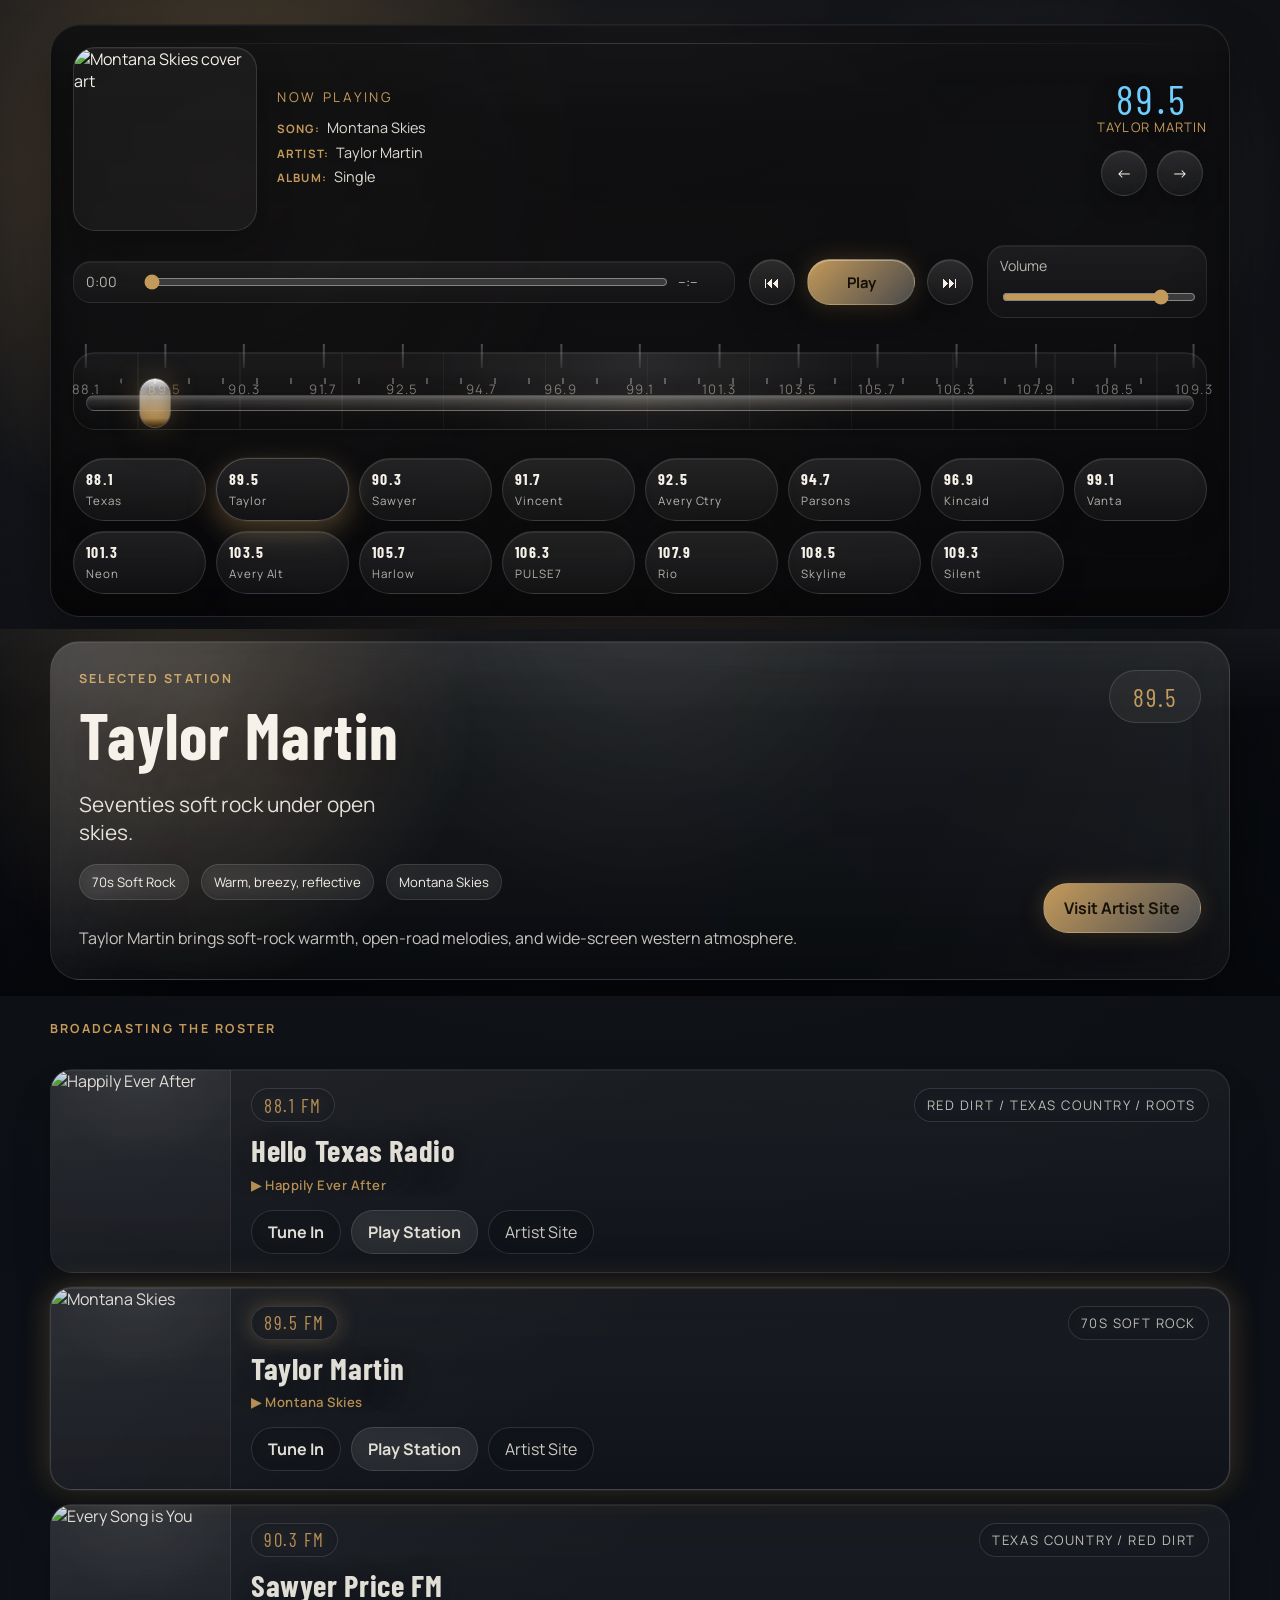
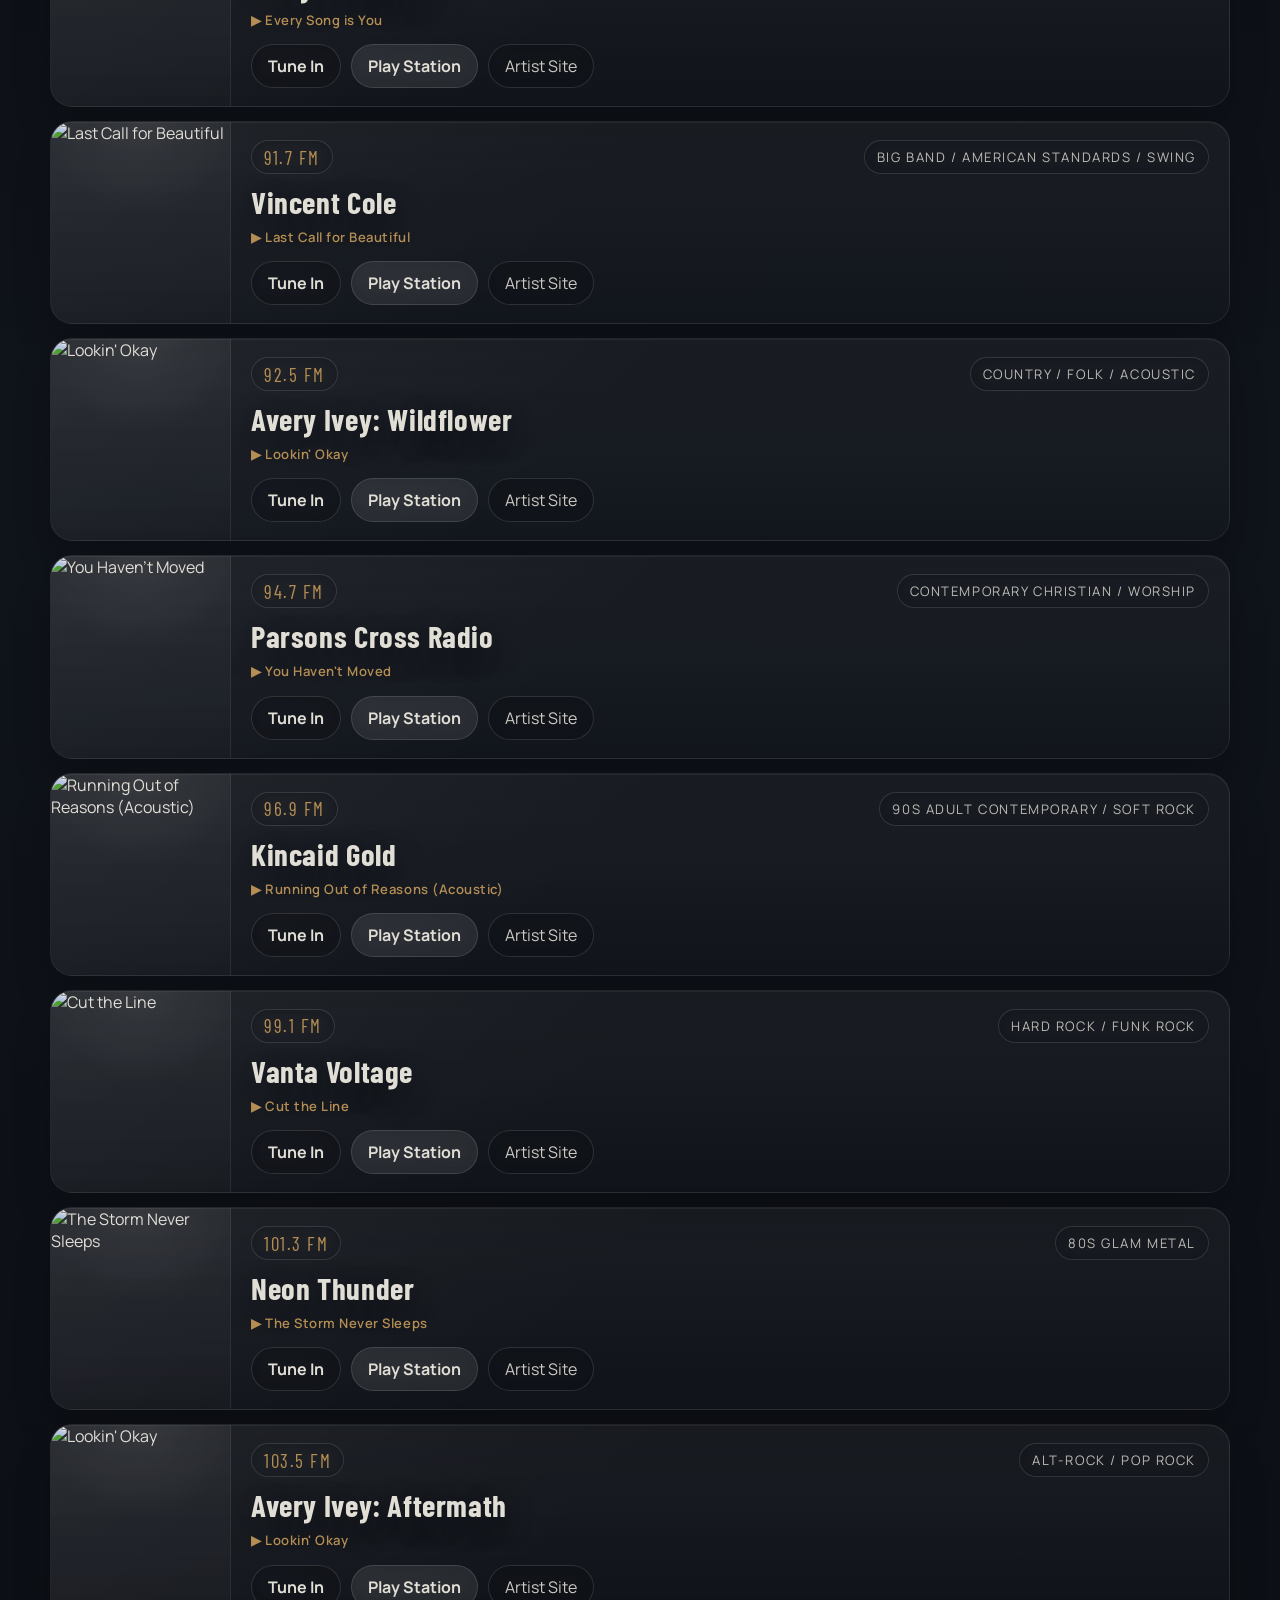
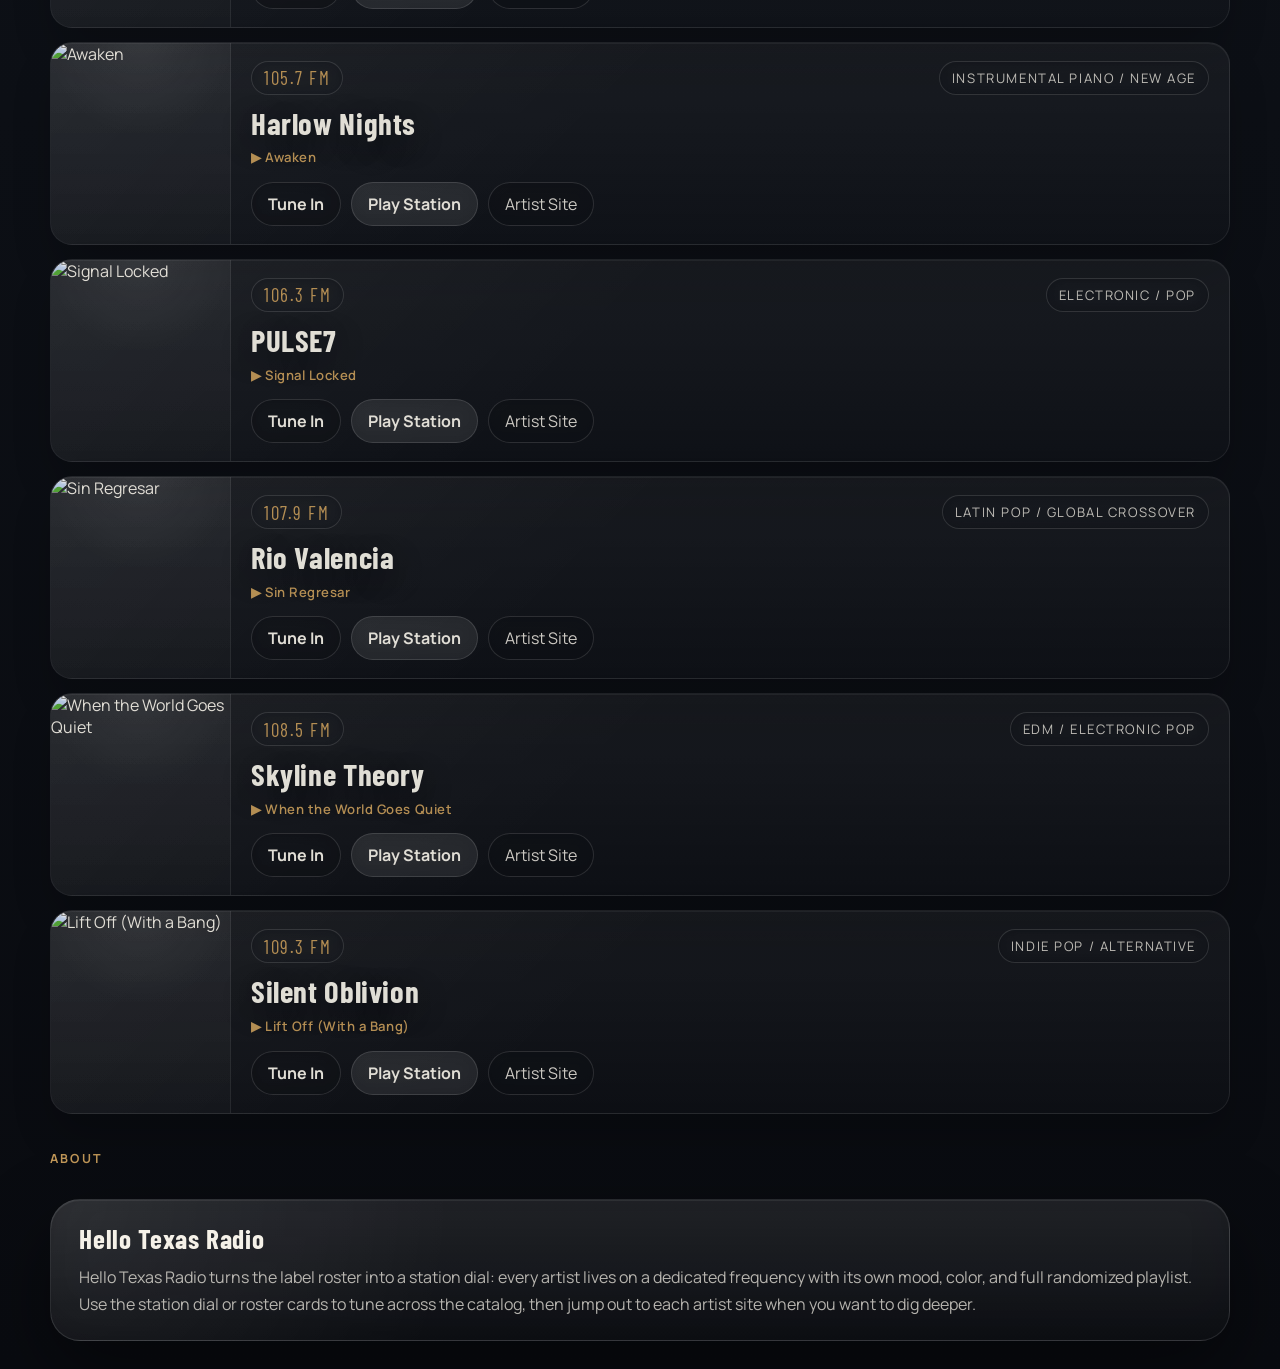
==== commit 9dffe4a1: "Rename index (1).html to index.html" ====
--- a/index.html
+++ b/index.html
@@ -1,1042 +1,261 @@
 <!DOCTYPE html>
 <html lang="en">
-<head>
-<meta charset="UTF-8">
-<!-- Google tag (gtag.js) -->
-<script async src="https://www.googletagmanager.com/gtag/js?id=G-4PCFSEQJZ1"></script>
-<script>
-  window.dataLayer = window.dataLayer || [];
-  function gtag(){dataLayer.push(arguments);}
-  gtag('js', new Date());
-  gtag('config', 'G-4PCFSEQJZ1');
-</script>
-<meta name="viewport" content="width=device-width, initial-scale=1.0">
-<title>Hello Texas Records</title>
-<link rel="preconnect" href="https://fonts.googleapis.com">
-<link rel="preconnect" href="https://fonts.gstatic.com" crossorigin>
-<link href="https://fonts.googleapis.com/css2?family=Bebas+Neue&family=Barlow+Condensed:ital,wght@0,300;0,400;0,600;0,700;1,400&family=Barlow:wght@300;400;500&display=swap" rel="stylesheet">
-<style>
-/* ── RESET & BASE ─────────────────────────────── */
-*, *::before, *::after { box-sizing: border-box; margin: 0; padding: 0; }
-html { scroll-behavior: smooth; }
-body {
-  font-family: 'Barlow', sans-serif;
-  background: #0d0c0b;
-  color: #e8e0d4;
-  min-height: 100vh;
-  overflow-x: hidden;
-}
-/* ── CSS VARIABLES ────────────────────────────── */
-:root {
-  --rust:        #c8922a;
-  --rust-light:  #e8ad4a;
-  --rust-dark:   #8f621a;
-  --cream:       #f2ede3;
-  --tan:         #c4a97c;
-  --dark:        #0d0c0b;
-  --dark-2:      #161412;
-  --dark-3:      #1e1c19;
-  --dark-4:      #252220;
-  --border:      rgba(200,146,42,0.18);
-  --text-muted:  rgba(232,224,212,0.5);
-}
-/* ── NOISE TEXTURE OVERLAY ────────────────────── */
-body::before {
-  content: '';
-  position: fixed; inset: 0;
-  background-image: url("data:image/svg+xml,%3Csvg viewBox='0 0 200 200' xmlns='http://www.w3.org/2000/svg'%3E%3Cfilter id='n'%3E%3CfeTurbulence type='fractalNoise' baseFrequency='0.9' numOctaves='4' stitchTiles='stitch'/%3E%3C/filter%3E%3Crect width='100%25' height='100%25' filter='url(%23n)' opacity='0.06'/%3E%3C/svg%3E");
-  background-size: 200px 200px;
-  pointer-events: none;
-  z-index: 0;
-  opacity: 0.4;
-}
-/* ── NAV ──────────────────────────────────────── */
-nav {
-  position: fixed; top: 0; left: 0; right: 0;
-  z-index: 100;
-  display: flex; align-items: center; justify-content: space-between;
-  padding: 0 2.5rem;
-  height: 64px;
-  background: rgba(13,12,11,0.9);
-  backdrop-filter: blur(12px);
-  border-bottom: 1px solid var(--border);
-}
-.nav-brand {
-  display: flex; align-items: center; gap: 0.75rem;
-  text-decoration: none;
-}
-.nav-logo-img {
-  height: 40px; width: auto;
-}
-.nav-label {
-  font-family: 'Bebas Neue', sans-serif;
-  font-size: 1.15rem;
-  letter-spacing: 0.12em;
-  color: var(--cream);
-}
-.nav-links {
-  display: flex; gap: 2rem; list-style: none;
-}
-.nav-links a {
-  font-family: 'Barlow Condensed', sans-serif;
-  font-size: 0.8rem;
-  letter-spacing: 0.12em;
-  text-transform: uppercase;
-  color: var(--text-muted);
-  text-decoration: none;
-  transition: color 0.2s;
-}
-.nav-links a:hover { color: var(--rust-light); }
-/* ── HERO ─────────────────────────────────────── */
-.hero {
-  position: relative;
-  min-height: 82vh;
-  display: flex; flex-direction: column; align-items: center; justify-content: center;
-  text-align: center;
-  overflow: hidden;
-  padding: 80px 2rem 4rem;
-}
-.hero-bg {
-  position: absolute; inset: 0;
-  background:
-    radial-gradient(ellipse 45% 90% at 12% 50%, rgba(0,55,120,0.28) 0%, transparent 65%),
-    linear-gradient(175deg, rgba(165,0,0,0.14) 0%, transparent 28%),
-    radial-gradient(ellipse 70% 55% at 50% 38%, rgba(200,146,42,0.09) 0%, transparent 68%),
-    radial-gradient(ellipse 30% 30% at 50% 35%, rgba(255,255,255,0.03) 0%, transparent 50%),
-    linear-gradient(180deg, #0d1018 0%, #121318 45%, #0d1018 100%);
-}
-.hero-rule {
-  width: 60px; height: 2px;
-  background: linear-gradient(90deg, transparent, var(--rust), transparent);
-  margin: 0 auto 1.5rem;
-}
-.hero-eyebrow {
-  font-family: 'Barlow Condensed', sans-serif;
-  font-size: 0.75rem; letter-spacing: 0.25em;
-  text-transform: uppercase;
-  color: var(--rust);
-  margin-bottom: 1rem;
-  position: relative;
-}
-.hero-logo-wrap {
-  position: relative;
-  margin-bottom: 1.5rem;
-}
-.hero-logo {
-  width: 320px; height: auto;
-  filter: drop-shadow(0 10px 50px rgba(200,146,42,0.45));
-  position: relative;
-}
-.hero-tagline {
-  font-family: 'Barlow Condensed', sans-serif;
-  font-size: clamp(0.95rem, 2vw, 1.1rem);
-  letter-spacing: 0.18em;
-  text-transform: uppercase;
-  color: var(--tan);
-  margin-bottom: 2.5rem;
-  position: relative;
-}
-.hero-scroll {
-  position: absolute; bottom: 2.5rem; left: 50%; transform: translateX(-50%);
-  display: flex; flex-direction: column; align-items: center; gap: 0.5rem;
-  font-family: 'Barlow Condensed', sans-serif;
-  font-size: 0.65rem; letter-spacing: 0.2em;
-  text-transform: uppercase; color: var(--text-muted);
-}
-.scroll-line {
-  width: 1px; height: 40px;
-  background: linear-gradient(180deg, var(--rust) 0%, transparent 100%);
-  animation: scrollpulse 1.8s ease-in-out infinite;
-}
-@keyframes scrollpulse { 0%,100%{opacity:0.4} 50%{opacity:1} }
-/* ── ROSTER SECTION ───────────────────────────── */
-.roster-section {
-  padding: 5rem 2rem 6rem;
-  border-top: 1px solid var(--border);
-}
-.roster-egg {
-  text-align: center;
-  margin: -1.5rem auto 2rem;
-}
-.roster-egg a {
-  font-size: 1rem;
-  color: rgba(200,146,42,0.12);
-  text-decoration: none;
-  transition: color 0.3s;
-  cursor: pointer;
-}
-.roster-egg a:hover { color: var(--rust); }
-.card-genre-link {
-  color: inherit;
-  text-decoration: none;
-  opacity: 0.55;
-  transition: opacity 0.2s;
-  font-size: 0.95em;
-  display: inline;
-}
-.card-genre-link:hover { opacity: 1; }
-.roster-grid {
-  display: grid;
-  grid-template-columns: repeat(auto-fill, minmax(300px, 1fr));
-  gap: 1.5px;
-  max-width: 1200px;
-  margin: 0 auto;
-  background: var(--border);
-  border: 1px solid var(--border);
-}
-.artist-card {
-  background: var(--dark-2);
-  padding: 2rem 1.5rem;
-  display: flex; flex-direction: column; align-items: center; gap: 0.9rem;
-  position: relative;
-  transition: background 0.25s;
-  overflow: hidden;
-  text-align: center;
-}
-.artist-card:hover { background: var(--dark-3); }
-.artist-card::before {
-  content: '';
-  position: absolute; top: 0; left: 0; right: 0;
-  height: 2px;
-  background: linear-gradient(90deg, transparent, var(--rust), transparent);
-  opacity: 0; transition: opacity 0.25s;
-}
-.artist-card:hover::before { opacity: 1; }
-.card-number {
-  position: absolute; top: 1.2rem; right: 1.5rem;
-  font-family: 'Bebas Neue', sans-serif;
-  font-size: 2.5rem; letter-spacing: 0.05em;
-  color: rgba(200,146,42,0.08);
-  line-height: 1;
-  user-select: none;
-}
-.card-genre {
-  font-family: 'Barlow Condensed', sans-serif;
-  font-size: 0.65rem; letter-spacing: 0.25em;
-  text-transform: uppercase; color: var(--rust);
-}
-.card-name { display: none; }
-/* ── CARD SINGLE PLAYER ── */
-.card-single {
-  width: 100%;
-  display: flex; flex-direction: column; align-items: center; gap: 0.5rem;
-}
-.card-single-label {
-  font-family: 'Barlow Condensed', sans-serif;
-  font-size: 0.55rem; letter-spacing: 0.3em;
-  text-transform: uppercase; color: var(--rust);
-  margin-bottom: 0.1rem;
-}
-.card-single-art {
-  width: 100%;
-  aspect-ratio: 1 / 1;
-  object-fit: cover;
-  border: 1px solid rgba(200,146,42,0.22);
-  display: block;
-}
-.card-single-title {
-  font-family: 'Barlow Condensed', sans-serif;
-  font-size: 0.9rem; letter-spacing: 0.08em;
-  color: var(--tan);
-  margin-top: 0.1rem;
-}
-.card-play-btn {
-  background: rgba(200,146,42,0.14);
-  border: 1px solid rgba(200,146,42,0.4);
-  color: var(--cream);
-  font-family: 'Barlow Condensed', sans-serif;
-  font-size: 0.8rem; letter-spacing: 0.18em;
-  font-weight: 600; text-transform: uppercase;
-  padding: 0.55rem 0;
-  cursor: pointer;
-  transition: background 0.2s, border-color 0.2s;
-  width: 100%;
-}
-.card-play-btn:hover {
-  background: rgba(200,146,42,0.25);
-  border-color: var(--rust);
-}
-.card-actions {
-  display: flex; flex-direction: column; gap: 0.5rem;
-  margin-top: auto; width: 100%;
-}
-.card-btn {
-  display: block;
-  padding: 0.55rem 1rem;
-  border: 1px solid var(--border);
-  color: var(--tan);
-  font-family: 'Barlow Condensed', sans-serif;
-  font-size: 0.65rem; letter-spacing: 0.18em;
-  text-transform: uppercase;
-  text-decoration: none;
-  transition: border-color 0.2s, color 0.2s;
-  text-align: center;
-}
-.card-btn:hover { border-color: var(--rust); color: var(--rust-light); }
-.card-btn.primary {
-  background: rgba(200,146,42,0.14);
-  border-color: rgba(200,146,42,0.4);
-  padding: 0.7rem 1rem;
-  font-size: 0.82rem;
-  color: var(--cream);
-  letter-spacing: 0.2em;
-}
-.card-btn.primary:hover {
-  background: rgba(200,146,42,0.25);
-  border-color: var(--rust);
-}
-.card-btn.film {
-  border-color: rgba(200,146,42,0.15);
-  color: var(--text-muted);
-  font-size: 0.65rem;
-}
-.card-btn.film:hover { border-color: var(--rust-light); color: var(--rust-light); }
-/* ── ABOUT / FOOTER STRIP ─────────────────────── */
-.about-strip {
-  padding: 4rem 2rem;
-  border-top: 1px solid var(--border);
-  text-align: center;
-  background: var(--dark-2);
-}
-.about-strip p {
-  max-width: 560px; margin: 0 auto;
-  font-size: 0.9rem; line-height: 1.75;
-  color: var(--text-muted); font-weight: 300;
-}
-footer {
-  padding: 2rem 2.5rem;
-  border-top: 1px solid var(--border);
-  display: flex; justify-content: space-between; align-items: center;
-  flex-wrap: wrap; gap: 1rem;
-}
-.foot-secret {
-  font-size: 0.75rem;
-  color: rgba(200,146,42,0.18);
-  text-decoration: none;
-  transition: color 0.3s;
-  cursor: pointer;
-  font-family: 'Bebas Neue', sans-serif;
-  letter-spacing: 0.15em;
-}
-.foot-secret:hover { color: var(--rust); }
-.foot-brand {
-  font-family: 'Bebas Neue', sans-serif;
-  font-size: 0.9rem; letter-spacing: 0.15em;
-  color: var(--text-muted);
-}
-.foot-copy {
-  font-size: 0.75rem; color: var(--text-muted);
-  font-family: 'Barlow Condensed', sans-serif;
-  letter-spacing: 0.08em;
-}
-.foot-contact a {
-  font-family: 'Barlow Condensed', sans-serif;
-  font-size: 0.75rem; letter-spacing: 0.12em;
-  color: var(--rust); text-decoration: none;
-}
-/* ── RESPONSIVE ───────────────────────────────── */
-@media (max-width: 680px) {
-  nav { padding: 0 1.25rem; }
-  .nav-links { gap: 1.2rem; }
-  .roster-grid { grid-template-columns: 1fr; }
-}
-  .card-logo {
-    width: 100%;
-    height: 240px;
-    display: flex;
-    align-items: center;
-    justify-content: center;
-    margin-bottom: 1rem;
-    overflow: hidden;
-  }
-  .card-logo img {
-    max-width: 100%;
-    max-height: 220px;
-    object-fit: contain;
-  }
-/* ── HTR RADIO ─────────────────────────────────────────────── */
-.radio-section {
-  padding: 4rem 1.5rem 3rem;
-  background: var(--dark-2);
-  border-top: 1px solid var(--border);
-  border-bottom: 1px solid var(--border);
-  text-align: center;
-}
-.radio-art {
-  width: 140px;
-  height: 140px;
-  border-radius: 6px;
-  object-fit: cover;
-  margin: 0 auto 1.25rem;
-  display: block;
-  box-shadow: 0 4px 20px rgba(0,0,0,.5);
-  background: var(--dark-2);
-}
-.radio-header { margin-bottom: 1.5rem; position: relative; }
-.radio-secret {
-  position: absolute; top: 0; right: 0;
-  font-size: 0.9rem;
-  color: rgba(200,146,42,0.15);
-  text-decoration: none;
-  transition: color 0.3s;
-  cursor: pointer;
-  line-height: 1;
-}
-.radio-secret:hover { color: var(--rust); }
-.radio-eyebrow {
-  font-family: 'Barlow Condensed', sans-serif;
-  font-size: 0.7rem; letter-spacing: 0.3em;
-  text-transform: uppercase; color: var(--rust);
-  margin-bottom: 0.4rem;
-}
-.radio-title {
-  font-family: 'Bebas Neue', sans-serif;
-  font-size: clamp(2.2rem, 5vw, 3.5rem);
-  color: var(--cream); line-height: 1;
-  margin-bottom: 0.25rem;
-}
-.radio-sub {
-  font-family: 'Barlow Condensed', sans-serif;
-  font-size: 0.85rem; color: var(--text-muted);
-  letter-spacing: 0.05em;
-}
-
-.radio-player {
-  max-width: 560px; margin: 0 auto;
-  background: var(--dark-3);
-  border: 1px solid var(--border);
-  border-radius: 4px;
-  padding: 1.75rem 2rem;
-}
-.radio-now {
-  font-family: 'Barlow Condensed', sans-serif;
-  font-size: 0.65rem; letter-spacing: 0.3em;
-  text-transform: uppercase; color: var(--rust);
-  margin-bottom: 0.75rem;
-}
-.radio-track-artist {
-  font-family: 'Bebas Neue', sans-serif;
-  font-size: 1.5rem; color: var(--rust-light);
-  line-height: 1; margin-bottom: 0.2rem;
-}
-.radio-track-title {
-  font-family: 'Bebas Neue', sans-serif;
-  font-size: 2rem; color: var(--cream);
-  line-height: 1; margin-bottom: 0.25rem;
-}
-.radio-track-album {
-  font-family: 'Barlow Condensed', sans-serif;
-  font-size: 0.8rem; color: var(--text-muted);
-  letter-spacing: 0.05em; margin-bottom: 1.25rem;
-}
-.radio-progress {
-  display: flex; align-items: center; gap: 0.6rem;
-  margin-bottom: 1.25rem;
-}
-.radio-time {
-  font-family: 'Barlow Condensed', sans-serif;
-  font-size: 0.75rem; color: var(--text-muted);
-  min-width: 2.4rem;
-}
-.radio-bar {
-  flex: 1; height: 3px;
-  background: rgba(200,146,42,0.2);
-  border-radius: 2px; cursor: pointer; position: relative;
-}
-.radio-fill {
-  height: 100%; background: var(--rust);
-  border-radius: 2px; width: 0%; pointer-events: none;
-  transition: width 0.25s linear;
-}
-.radio-controls {
-  display: flex; align-items: center;
-  justify-content: center; gap: 1rem;
-  margin-bottom: 1rem;
-}
-.radio-btn {
-  background: none; border: none;
-  color: var(--tan); cursor: pointer;
-  font-size: 1.1rem; padding: 0.3rem;
-  transition: color 0.2s;
-}
-.radio-btn:hover { color: var(--cream); }
-.radio-play {
-  width: 48px; height: 48px;
-  background: var(--rust);
-  border: none; border-radius: 50%;
-  color: var(--dark); font-size: 1.2rem;
-  cursor: pointer; display: flex;
-  align-items: center; justify-content: center;
-  transition: background 0.2s; flex-shrink: 0;
-}
-.radio-play:hover { background: var(--rust-light); }
-.radio-vol-row {
-  display: flex; align-items: center;
-  gap: 0.5rem; justify-content: center;
-}
-.radio-vol-icon {
-  font-family: 'Barlow Condensed', sans-serif;
-  font-size: 0.75rem; color: var(--text-muted);
-}
-input.radio-vol {
-  width: 90px; accent-color: var(--rust);
-  cursor: pointer;
-}
-</style>
-</head>
-<body>
-<!-- NAV -->
-<nav>
-  <a class="nav-brand" href="#">
-    <img class="nav-logo-img" src="https://raw.githubusercontent.com/SteveP999/Hello-Texas-Records/main/htr-logo.png" alt="Hello Texas Records">
-    <span class="nav-label">Hello Texas Records</span>
-  </a>
-  <ul class="nav-links">
-    <li><a href="#roster">Artists</a></li>
-    <li><a href="#radio">Radio</a></li><li><a href="#about">About</a></li>
-    <li><a href="/cdn-cgi/l/email-protection#4028252c2c2f0028252c2c2f34253821333225232f3224336e232f2d">Contact</a></li>
-  </ul>
-</nav>
-<!-- HERO -->
-<section class="hero" id="home">
-  <div class="hero-bg"></div>
-  <div class="hero-eyebrow" style="position:relative">Est. 2024 &nbsp;·&nbsp; AI-Powered &amp; Independent</div>
-  <div class="hero-logo-wrap" style="position:relative">
-    <img class="hero-logo" src="https://raw.githubusercontent.com/SteveP999/Hello-Texas-Records/main/htr-logo.png" alt="Hello Texas Records">
-  </div>
-  <p class="hero-tagline" style="position:relative">Original Music without Borders</p>
-  <p class="hero-tagline" style="position:relative;font-size:0.75rem;letter-spacing:0.22em;color:var(--text-muted);margin-top:-1.5rem;">Authentic &nbsp;&middot;&nbsp; Independent</p>
-  <div class="hero-scroll">
-    <span>Scroll</span>
-    <div class="scroll-line"></div>
-  </div>
-</section>
-<!-- ROSTER -->
-<section class="roster-section" id="roster">
-  <div class="section-header">
-    <p class="section-eyebrow">The Label</p>
-    <h2 class="section-title">Our Artists</h2>
-  </div>
-  <div class="roster-egg"><a href="https://stevep999.github.io/sdb-style-game/" target="_blank" title="">&#129370;</a></div>
-  <div class="roster-grid">
-    <!-- 1. Hello Texas -->
-    <div class="artist-card">
-      <span class="card-number">01</span>
-      <div class="card-logo"><img src="https://raw.githubusercontent.com/SteveP999/Hello-Texas/main/hello-texas-logo.png" alt="Hello Texas"></div>
-      <p class="card-genre">Red Dirt Roots Country</p>
-      <h3 class="card-name">Hello Texas</h3>
-      <div class="card-single">
-        <div class="card-single-label">Latest Single</div>
-        <img class="card-single-art" id="art-hello-texas" src="https://raw.githubusercontent.com/SteveP999/Hello-Texas/main/hello-texas-happily-ever-after-cover.png" alt="Happily Ever After">
-        <p class="card-single-title" id="latest-hello-texas">Happily Ever After</p>
-        <button class="card-play-btn" id="btn-hello-texas" onclick="cardPlay('hello-texas')">&#9654; Play</button>
-        <audio id="aud-hello-texas" src="https://www.dropbox.com/scl/fi/hupjoesyytssakywiqkjv/Happily-Ever-After-Mastered-MP3.mp3?rlkey=kp0csfv81xn0wqxidyfg7qn4v&raw=1" preload="none"></audio>
+  <head>
+    <meta charset="UTF-8" />
+    <meta name="viewport" content="width=device-width, initial-scale=1.0" />
+    <title>Hello Texas Radio</title>
+    <meta
+      name="description"
+      content="Tune through the stations of Hello Texas Records in a cinematic radio-dial homepage experience."
+    />
+    <link rel="preconnect" href="https://fonts.googleapis.com" />
+    <link rel="preconnect" href="https://fonts.gstatic.com" crossorigin />
+    <link
+      href="https://fonts.googleapis.com/css2?family=Barlow+Condensed:wght@500;600;700&family=Manrope:wght@400;500;600;700&display=swap"
+      rel="stylesheet"
+    />
+    <link rel="stylesheet" href="./css/styles.css" />
+    <!-- Google Analytics -->
+    <script async src="https://www.googletagmanager.com/gtag/js?id=G-JRTPG2XFMT"></script>
+    <script>
+      window.dataLayer = window.dataLayer || [];
+      function gtag(){dataLayer.push(arguments);}
+      gtag('js', new Date());
+      gtag('config', 'G-JRTPG2XFMT');
+    </script>
+  </head>
+  <body class="theme-texas">
+    <div class="page-shell">
+      <div class="atmosphere">
+        <div class="atmosphere__gradient"></div>
+        <div class="atmosphere__art" id="hero-art"></div>
+        <div class="atmosphere__scanlines"></div>
+        <div class="atmosphere__grain"></div>
       </div>
-      <div class="card-actions">
-        <a href="https://stevep999.github.io/Hello-Texas/" target="_blank" class="card-btn primary">Artist Site &#8599;</a>
+
+      <div class="sticky-player" id="sticky-player" aria-hidden="true">
+        <div class="sticky-player__inner">
+          <div class="sticky-player__meta">
+            <img
+              class="sticky-player__art"
+              id="sticky-art"
+              src="https://raw.githubusercontent.com/SteveP999/Hello-Texas/main/dancing-through-my-dreams-cover.png"
+              alt="Current album art"
+            />
+            <div class="sticky-player__copy">
+              <span id="sticky-track">Dancing Through My Dreams</span>
+              <span id="sticky-artist">Hello Texas</span>
+            </div>
+          </div>
+
+          <div class="sticky-player__station-nav">
+            <button class="transport__button" id="sticky-station-prev" type="button" aria-label="Previous station">
+              &#8592;
+            </button>
+            <div class="sticky-player__station-block">
+              <span id="sticky-frequency">88.1 FM</span>
+              <strong id="sticky-station">Hello Texas Radio</strong>
+            </div>
+            <button class="transport__button" id="sticky-station-next" type="button" aria-label="Next station">
+              &#8594;
+            </button>
+          </div>
+
+          <div class="sticky-player__controls">
+            <button class="transport__button" id="sticky-prev" type="button" aria-label="Previous track">
+              &#9198;
+            </button>
+            <button
+              class="transport__button transport__button--play"
+              id="sticky-play"
+              type="button"
+              aria-label="Play or pause"
+            >
+              Play
+            </button>
+            <button class="transport__button" id="sticky-next" type="button" aria-label="Next track">
+              &#9197;
+            </button>
+          </div>
+        </div>
       </div>
+
+      <main id="top">
+        <section class="radio-top section" id="stations">
+          <div class="dial-card">
+            <div class="radio-top__header">
+              <div class="radio-top__art">
+                <img
+                  class="player-art radio-top__art-image"
+                  id="player-art"
+                  src="https://raw.githubusercontent.com/SteveP999/Hello-Texas/main/dancing-through-my-dreams-cover.png"
+                  alt="Current track artwork"
+                />
+                <img
+                  class="station-panel__cover station-panel__cover--hidden"
+                  id="station-cover"
+                  src="https://raw.githubusercontent.com/SteveP999/Hello-Texas/main/dancing-through-my-dreams-cover.png"
+                  alt="Selected station art"
+                />
+              </div>
+
+              <div class="player-copy radio-top__copy">
+                <p class="player-kicker">Now Playing</p>
+                <p class="radio-top__meta-line"><span class="radio-top__label">Song:</span> <span id="player-track">Dancing Through My Dreams</span></p>
+                <p class="radio-top__meta-line"><span class="radio-top__label">Artist:</span> <span id="player-artist">Hello Texas</span></p>
+                <p class="radio-top__meta-line"><span class="radio-top__label">Album:</span> <span id="player-album">Day to Day (The Lost Tapes)</span></p>
+              </div>
+
+              <div class="radio-top__center">
+                <div class="radio-top__station-block">
+                  <span class="hero-player-layout__frequency" id="player-frequency">88.1</span>
+                  <p class="player-station" id="player-station">Hello Texas Radio</p>
+                  <div class="radio-top__play-row">
+                    <button class="transport__button" id="player-station-prev" type="button" aria-label="Previous station">
+                      &#8592;
+                    </button>
+                    <button class="transport__button" id="player-station-next" type="button" aria-label="Next station">
+                      &#8594;
+                    </button>
+                  </div>
+                </div>
+              </div>
+            </div>
+
+            <div class="radio-top__controls">
+              <div class="transport transport--hero">
+                <button class="transport__button" id="player-prev" type="button" aria-label="Previous track">
+                  &#9198;
+                </button>
+                <button
+                  class="transport__button transport__button--play transport__button--hero-play"
+                  id="player-play"
+                  type="button"
+                  aria-label="Play or pause"
+                >
+                  Play
+                </button>
+                <button class="transport__button" id="player-next" type="button" aria-label="Next track">
+                  &#9197;
+                </button>
+              </div>
+
+              <div class="progress">
+                <span id="current-time">0:00</span>
+                <input
+                  class="progress__slider"
+                  id="progress-slider"
+                  type="range"
+                  min="0"
+                  max="100"
+                  value="0"
+                  step="0.1"
+                  aria-label="Track progress"
+                />
+                <span id="duration-time">--:--</span>
+              </div>
+
+              <div class="volume">
+                <label for="volume-slider">Volume</label>
+                <input
+                  class="volume__slider"
+                  id="volume-slider"
+                  type="range"
+                  min="0"
+                  max="1"
+                  value="0.85"
+                  step="0.01"
+                  aria-label="Volume"
+                />
+              </div>
+            </div>
+
+            <div class="dial" id="dial" aria-label="Radio station dial">
+              <div class="dial__track"></div>
+              <div class="dial__ticks" id="dial-ticks"></div>
+              <button
+                class="dial__knob"
+                id="dial-knob"
+                type="button"
+                aria-label="Drag to tune stations"
+                aria-valuemin="88.1"
+                aria-valuemax="109.3"
+                aria-valuenow="88.1"
+              ></button>
+            </div>
+
+            <div class="preset-row" id="preset-row" aria-label="Station presets"></div>
+          </div>
+        </section>
+
+        <section class="hero section" id="main-player-anchor">
+          <article class="station-panel station-info-panel">
+            <div class="station-panel__header station-panel__header--wide">
+              <div class="station-panel__heading">
+                <p class="eyebrow">Selected Station</p>
+                <h1 id="hero-station-name">Hello Texas Radio</h1>
+                <p class="hero__lede" id="hero-tagline">The sound of Texas, turned all the way up.</p>
+              </div>
+              <span class="frequency-badge hero__frequency-badge" id="station-frequency-badge">88.1</span>
+            </div>
+
+            <div class="station-panel__body station-panel__body--wide">
+              <div class="station-panel__copy station-panel__copy--summary">
+                <div class="station-meta station-meta--compact">
+                  <span id="hero-genre">Red Dirt / Texas Country / Roots</span>
+                  <span id="hero-mood">Gritty, warm, backroad, flagship</span>
+                  <span id="station-featured-track">Dancing Through My Dreams</span>
+                </div>
+
+                <p class="hero__description station-panel__description" id="hero-description">
+                  The home signal for Hello Texas Records. Red Dirt roots, Texas storytelling, and the
+                  label's flagship sound.
+                </p>
+              </div>
+
+              <div class="station-panel__actions">
+                <a
+                  class="button button--primary"
+                  id="hero-cta"
+                  href="https://stevep999.github.io/Hello-Texas/"
+                  target="_blank"
+                  rel="noreferrer"
+                >
+                  Visit Artist Site
+                </a>
+              </div>
+            </div>
+
+          </article>
+        </section>
+
+        <section class="hero-player section" id="roster">
+          <div class="section-heading">
+            <p class="eyebrow">Broadcasting the Roster</p>
+          </div>
+
+          <div class="quick-strip" id="quick-strip" aria-label="All stations"></div>
+        </section>
+
+        <section class="about section" id="about">
+          <div class="section-heading">
+            <p class="eyebrow">About</p>
+          </div>
+
+          <div class="about-grid">
+            <article class="about-card about-card--wide" id="contact">
+              <h3>Hello Texas Radio</h3>
+              <p>
+                Hello Texas Radio turns the label roster into a station dial: every artist lives on a dedicated
+                frequency with its own mood, color, and full randomized playlist. Use the station dial or roster
+                cards to tune across the catalog, then jump out to each artist site when you want to dig deeper.
+              </p>
+            </article>
+          </div>
+        </section>
+      </main>
     </div>
-    <!-- 2. Avery Ivey -->
-    <div class="artist-card">
-      <span class="card-number">02</span>
-      <div class="card-logo"><img src="https://raw.githubusercontent.com/SteveP999/Hello-Texas-Records/main/avery-ivey-logo.png" alt="Avery Ivey"></div>
-      <p class="card-genre">Country/Folk &nbsp;<a href="https://stevep999.github.io/Wildflower-Movie/" target="_blank" class="card-genre-link">&#127909;</a>&nbsp; Alt-Rock &nbsp;<a href="https://stevep999.github.io/Wildflower-Series/" target="_blank" class="card-genre-link">&#128250;</a>&nbsp; Pop Rock</p>
-      <h3 class="card-name">Avery Ivey</h3>
-      <div class="card-single">
-        <div class="card-single-label">Latest Single</div>
-        <img class="card-single-art" id="art-avery-ivey" src="https://raw.githubusercontent.com/SteveP999/Avery-Ivey/main/Tomorrow%20Never%20Comes%20-%20Album%20Cover.png" alt="Tomorrow Never Comes">
-        <p class="card-single-title" id="latest-avery-ivey">Tomorrow Never Comes</p>
-        <button class="card-play-btn" id="btn-avery-ivey" onclick="cardPlay('avery-ivey')">&#9654; Play</button>
-        <audio id="aud-avery-ivey" src="https://www.dropbox.com/scl/fi/7bdpevq44m491ygp0gk5i/Tomorrow-Never-Comes-Mastered-MP3.mp3?rlkey=2qx7l8yjjnwb2wyiaptkpryau&raw=1" preload="none"></audio>
-      </div>
-      <div class="card-actions">
-        <a href="https://stevep999.github.io/Avery-Ivey/" target="_blank" class="card-btn primary">Artist Site &#8599;</a>
-      </div>
-    </div>
-    <!-- 3. Parsons Cross -->
-    <div class="artist-card">
-      <span class="card-number">03</span>
-      <div class="card-logo"><img src="https://raw.githubusercontent.com/SteveP999/Parsons-Cross/main/PARSONS%20CROSS%20LOGO.png" alt="Parsons Cross"></div>
-      <p class="card-genre">Contemporary Christian &nbsp;&middot;&nbsp; Worship</p>
-      <h3 class="card-name">Parsons Cross</h3>
-      <div class="card-single">
-        <div class="card-single-label">Latest Single</div>
-        <img class="card-single-art" id="art-parsons-cross" src="https://raw.githubusercontent.com/SteveP999/Parsons-Cross/main/parsons-cross-my-daughters-heart.png" alt="My Daughter's Heart">
-        <p class="card-single-title" id="latest-parsons-cross">My Daughter's Heart</p>
-        <button class="card-play-btn" id="btn-parsons-cross" onclick="cardPlay('parsons-cross')">&#9654; Play</button>
-        <audio id="aud-parsons-cross" src="https://www.dropbox.com/scl/fi/czv2skkkp8c3nggo8ngml/my-daughter-s-heart.mp3?rlkey=keaw0zy3n5zk60igwk8mchqc5&raw=1" preload="none"></audio>
-      </div>
-      <div class="card-actions">
-        <a href="https://stevep999.github.io/Parsons-Cross/" target="_blank" class="card-btn primary">Artist Site &#8599;</a>
-      </div>
-    </div>
-    <!-- 4. Daniel Kincaid -->
-    <div class="artist-card">
-      <span class="card-number">04</span>
-      <div class="card-logo"><img src="https://raw.githubusercontent.com/SteveP999/Hello-Texas-Records/main/daniel-kincaid-logo.png" alt="Daniel Kincaid"></div>
-      <p class="card-genre">90s Adult Contemporary</p>
-      <h3 class="card-name">Daniel Kincaid</h3>
-      <div class="card-single">
-        <div class="card-single-label">Latest Single</div>
-        <img class="card-single-art" id="art-daniel-kincaid" src="https://raw.githubusercontent.com/SteveP999/Daniel-Kincaid/main/daniel-kincaid-just-this-once-cover-2.png" alt="Just This Once">
-        <p class="card-single-title" id="latest-daniel-kincaid">Just This Once</p>
-        <button class="card-play-btn" id="btn-daniel-kincaid" onclick="cardPlay('daniel-kincaid')">&#9654; Play</button>
-        <audio id="aud-daniel-kincaid" src="https://www.dropbox.com/scl/fi/xfwjj7nwovh6s7gf5oy50/Just-This-Once-Mastered-MP3.mp3?rlkey=1phk6fx0ulbdwr0qpa7zdzjd6&raw=1" preload="none"></audio>
-      </div>
-      <div class="card-actions">
-        <a href="https://stevep999.github.io/Daniel-Kincaid/" target="_blank" class="card-btn primary">Artist Site &#8599;</a>
-      </div>
-    </div>
-    <!-- 5. Vanta -->
-    <div class="artist-card">
-      <span class="card-number">05</span>
-      <div class="card-logo"><img src="https://raw.githubusercontent.com/SteveP999/vanta/main/vanta-logo.png" alt="Vanta"></div>
-      <p class="card-genre">Rock Funk &nbsp;&middot;&nbsp; New Metal</p>
-      <h3 class="card-name">Vanta</h3>
-      <div class="card-single">
-        <div class="card-single-label">Latest Single</div>
-        <img class="card-single-art" id="art-vanta" src="https://raw.githubusercontent.com/SteveP999/vanta/main/Vanta%20-%20Too%20Loud%20-%20Album%20Cover.png" alt="Too Loud">
-        <p class="card-single-title" id="latest-vanta">Too Loud</p>
-        <button class="card-play-btn" id="btn-vanta" onclick="cardPlay('vanta')">&#9654; Play</button>
-        <audio id="aud-vanta" src="https://www.dropbox.com/scl/fi/4228evr7l0qrs0kegwzty/Too-Loud-Mastered-MP3.mp3?rlkey=pw5icqqci9xf6cj36iqarmkdj&raw=1" preload="none"></audio>
-      </div>
-      <div class="card-actions">
-        <a href="https://stevep999.github.io/vanta/" target="_blank" class="card-btn primary">Artist Site &#8599;</a>
-      </div>
-    </div>
-    <!-- 6. Neon Thunder -->
-    <div class="artist-card">
-      <span class="card-number">06</span>
-      <div class="card-logo"><img src="https://raw.githubusercontent.com/SteveP999/Hello-Texas-Records/main/neon-thunder-logo.jpg" alt="Neon Thunder"></div>
-      <p class="card-genre">80&#39;s Glam Metal</p>
-      <h3 class="card-name">Neon Thunder</h3>
-      <div class="card-single">
-        <div class="card-single-label">Latest Single</div>
-        <img class="card-single-art" id="art-neon-thunder" src="https://raw.githubusercontent.com/SteveP999/Neon-Thunder/main/Neon%20Hearts%20-%20Record%20Cover.png" alt="Neon Hearts">
-        <p class="card-single-title" id="latest-neon-thunder">Neon Hearts</p>
-        <button class="card-play-btn" id="btn-neon-thunder" onclick="cardPlay('neon-thunder')">&#9654; Play</button>
-        <audio id="aud-neon-thunder" src="https://www.dropbox.com/scl/fi/5hh4exlq1opk9doi6mmjb/Neon-Hearts-Mastered-MP3.mp3?rlkey=orlf1d2ir9lj1t3ydygrk0ais&raw=1" preload="none"></audio>
-      </div>
-      <div class="card-actions">
-        <a href="https://stevep999.github.io/Neon-Thunder/" target="_blank" class="card-btn primary">Artist Site &#8599;</a>
-      </div>
-    </div>
-    <!-- 7. Sawyer Price -->
-    <div class="artist-card">
-      <span class="card-number">07</span>
-      <div class="card-logo"><img src="https://raw.githubusercontent.com/SteveP999/Hello-Texas-Records/main/sawyer-price-logo.jpg" alt="Sawyer Price"></div>
-      <p class="card-genre">Texas Country &nbsp;&middot;&nbsp; Red Dirt</p>
-      <h3 class="card-name">Sawyer Price</h3>
-      <div class="card-single">
-        <div class="card-single-label">Latest Single</div>
-        <img class="card-single-art" id="art-sawyer-price" src="https://raw.githubusercontent.com/SteveP999/Sawyer-Price/main/sawyer-price-all-my-life-cover.png" alt="All My Life">
-        <p class="card-single-title" id="latest-sawyer-price">All My Life</p>
-        <button class="card-play-btn" id="btn-sawyer-price" onclick="cardPlay('sawyer-price')">&#9654; Play</button>
-        <audio id="aud-sawyer-price" src="https://www.dropbox.com/scl/fi/2bme49g8ftejf9e3recpn/Sawyer-Price-All-My-Life-Mastered-MP3.mp3?rlkey=k1ob4d11k6j9lw7axx42mwaz7&raw=1" preload="none"></audio>
-      </div>
-      <div class="card-actions">
-        <a href="https://stevep999.github.io/Sawyer-Price/" target="_blank" class="card-btn primary">Artist Site &#8599;</a>
-      </div>
-    </div>
-    <!-- 8. Lucas Harlow -->
-    <div class="artist-card">
-      <span class="card-number">08</span>
-      <div class="card-logo"><img src="https://raw.githubusercontent.com/SteveP999/Lucas-Harlow/main/ChatGPT%20Image%20Apr%201%2C%202026%2C%2003_20_52%20PM.png" alt="Lucas Harlow"></div>
-      <p class="card-genre">New Age &nbsp;&middot;&nbsp; Instrumental Piano</p>
-      <h3 class="card-name">Lucas Harlow</h3>
-      <div class="card-single">
-        <div class="card-single-label">Latest Single</div>
-        <img class="card-single-art" id="art-lucas-harlow" src="https://raw.githubusercontent.com/SteveP999/Lucas-Harlow/main/Lucas%20Harlow%20-%2005%20-%20Awaken%20%28Song%20Cover%29.png" alt="Awaken">
-        <p class="card-single-title" id="latest-lucas-harlow">Awaken</p>
-        <button class="card-play-btn" id="btn-lucas-harlow" onclick="cardPlay('lucas-harlow')">&#9654; Play</button>
-        <audio id="aud-lucas-harlow" src="https://www.dropbox.com/scl/fi/jwoh4m3v4w1hj9ibe7vnv/Lucas-Harlow-05-Awaken.mp3?rlkey=2aw2ftgw1mkkxtj9q31p41fnk&raw=1" preload="none"></audio>
-      </div>
-      <div class="card-actions">
-        <a href="https://stevep999.github.io/Lucas-Harlow/" target="_blank" class="card-btn primary">Artist Site &#8599;</a>
-      </div>
-    </div>
-    <!-- 9. Rio Valencia -->
-    <div class="artist-card">
-      <span class="card-number">09</span>
-      <div class="card-logo"><img src="https://raw.githubusercontent.com/SteveP999/Rio-Valencia/main/Rio%20Valencia%20Logo%20and%20Text.png" alt="Rio Valencia"></div>
-      <p class="card-genre">Latin Pop &nbsp;&middot;&nbsp; Global Bilingual</p>
-      <h3 class="card-name">Rio Valencia</h3>
-      <div class="card-single">
-        <div class="card-single-label">Latest Single</div>
-        <img class="card-single-art" id="art-rio-valencia" src="https://raw.githubusercontent.com/SteveP999/Rio-Valencia/main/rio-valencia-no-control-cover.png" alt="No Control">
-        <p class="card-single-title" id="latest-rio-valencia">No Control</p>
-        <button class="card-play-btn" id="btn-rio-valencia" onclick="cardPlay('rio-valencia')">&#9654; Play</button>
-        <audio id="aud-rio-valencia" src="https://www.dropbox.com/scl/fi/xl6id8cftbsvrqpsueehx/No-Control-Mastered-MP3.mp3?rlkey=4vxmg9u10jckquwf5xkloccq0&raw=1" preload="none"></audio>
-      </div>
-      <div class="card-actions">
-        <a href="https://stevep999.github.io/Rio-Valencia/" target="_blank" class="card-btn primary">Artist Site &#8599;</a>
-      </div>
-    </div>
-    <!-- 10. Silent Oblivion -->
-    <div class="artist-card">
-      <span class="card-number">10</span>
-      <div class="card-logo"><img src="https://raw.githubusercontent.com/SteveP999/Silent-Oblivion/main/silent-oblivion-logo.png" alt="Silent Oblivion"></div>
-      <p class="card-genre">Indie Pop &nbsp;&middot;&nbsp; Alternative</p>
-      <h3 class="card-name">Silent Oblivion</h3>
-      <div class="card-single">
-        <div class="card-single-label">Latest Single</div>
-        <img class="card-single-art" id="art-silent-oblivion" src="https://raw.githubusercontent.com/SteveP999/Silent-Oblivion/main/silent-oblivion-lift-off-cover.png" alt="Lift Off (With a Bang)">
-        <p class="card-single-title" id="latest-silent-oblivion">Lift Off (With a Bang)</p>
-        <button class="card-play-btn" id="btn-silent-oblivion" onclick="cardPlay('silent-oblivion')">&#9654; Play</button>
-        <audio id="aud-silent-oblivion" src="https://www.dropbox.com/scl/fi/tctbe476glsb4mu3hv7k7/Lift-Off-With-a-Bang-Mastered-MP3.mp3?rlkey=2dt2a3mayzne6l1lff1jf3t00&raw=1" preload="none"></audio>
-      </div>
-      <div class="card-actions">
-        <a href="https://stevep999.github.io/Silent-Oblivion/" target="_blank" class="card-btn primary">Artist Site &#8599;</a>
-      </div>
-    </div>
-    <!-- 13. Skyline Theory -->
-    <div class="artist-card">
-      <span class="card-number">13</span>
-      <div class="card-logo"><img src="https://raw.githubusercontent.com/SteveP999/Skyline-Theory/main/skyline-theory-logo-text.png" alt="Skyline Theory" style="width:100%;max-width:200px;height:auto;"></div>
-      <p class="card-genre">Electronic &nbsp;&middot;&nbsp; Synth Pop</p>
-      <h3 class="card-name">Skyline Theory</h3>
-      <div class="card-single">
-        <div class="card-single-label">Latest Single</div>
-        <img class="card-single-art" id="art-skyline-theory" src="https://raw.githubusercontent.com/SteveP999/Skyline-Theory/main/skyline-theory-better-days-cover.png" alt="Better Days">
-        <p class="card-single-title" id="latest-skyline-theory">Better Days</p>
-        <button class="card-play-btn" id="btn-skyline-theory" onclick="cardPlay('skyline-theory')">&#9654; Play</button>
-        <audio id="aud-skyline-theory" src="https://www.dropbox.com/scl/fi/xcx0ccgoi724r260ncnie/Better-Days-Mastered-MP3.mp3?rlkey=jj1dzzodynmvs1jjjqa4tcbhl&raw=1" preload="none"></audio>
-      </div>
-      <div class="card-actions">
-        <a href="https://skyline-theory.hellotexasrecords.com" target="_blank" class="card-btn primary">Artist Site &#8599;</a>
-      </div>
-    </div>
-    <!-- 12. PULSE7 -->
-    <div class="artist-card">
-      <span class="card-number">12</span>
-      <div class="card-logo"><img src="https://raw.githubusercontent.com/SteveP999/pulse7/main/pulse7-logo.png" alt="PULSE7"></div>
-      <p class="card-genre">K-Pop &nbsp;&middot;&nbsp; Global Sound</p>
-      <h3 class="card-name">PULSE7</h3>
-      <div class="card-single">
-        <div class="card-single-label">Latest Single</div>
-        <img class="card-single-art" id="art-pulse7" src="https://raw.githubusercontent.com/SteveP999/pulse7/main/pulse7-two-nights-cover.png" alt="Two Nights">
-        <p class="card-single-title" id="latest-pulse7">Two Nights</p>
-        <button class="card-play-btn" id="btn-pulse7" onclick="cardPlay('pulse7')">&#9654; Play</button>
-        <audio id="aud-pulse7" src="https://www.dropbox.com/scl/fi/2wioc1edj01haev6ifjkl/Two-Nights-PULSE7.mp3?rlkey=dwogp86reax5amxrh30bphoay&raw=1" preload="none"></audio>
-      </div>
-      <div class="card-actions">
-        <a href="https://pulse7.hellotexasrecords.com" target="_blank" class="card-btn primary">Artist Site &#8599;</a>
-      </div>
-    </div>
-    <!-- 11. Taylor Martin -->
-    <div class="artist-card">
-      <span class="card-number">11</span>
-      <div class="card-logo"><img src="https://raw.githubusercontent.com/SteveP999/Taylor-Martin/main/taylor-martin-logo.png" alt="Taylor Martin"></div>
-      <p class="card-genre">70s Soft Rock &nbsp;&middot;&nbsp; Americana</p>
-      <h3 class="card-name">Taylor Martin</h3>
-      <div class="card-single">
-        <div class="card-single-label">Latest Single</div>
-        <img class="card-single-art" id="art-taylor-martin" src="https://raw.githubusercontent.com/SteveP999/Taylor-Martin/main/taylor-martin-montana-skies-cover.png" alt="Montana Skies">
-        <p class="card-single-title" id="latest-taylor-martin">Montana Skies</p>
-        <button class="card-play-btn" id="btn-taylor-martin" onclick="cardPlay('taylor-martin')">&#9654; Play</button>
-        <audio id="aud-taylor-martin" src="https://www.dropbox.com/scl/fi/umy4fkkkabucsufshifry/Sky-v10.mp3?rlkey=oal277gilvw2mkava6sm7xy07&raw=1" preload="none"></audio>
-      </div>
-      <div class="card-actions">
-        <a href="https://taylor-martin.hellotexasrecords.com" target="_blank" class="card-btn primary">Artist Site &#8599;</a>
-      </div>
-    </div>
-    <!-- 14. Vincent Cole -->
-    <div class="artist-card">
-      <span class="card-number">14</span>
-      <div class="card-logo"><img src="https://raw.githubusercontent.com/SteveP999/Vincent-Cole/main/vincent-cole-logo-monogram-transparent.png" alt="Vincent Cole"></div>
-      <p class="card-genre">Big Band &nbsp;&middot;&nbsp; American Standards &nbsp;&middot;&nbsp; Swing</p>
-      <h3 class="card-name">Vincent Cole</h3>
-      <div class="card-single">
-        <div class="card-single-label">Latest Single</div>
-        <img class="card-single-art" id="art-vincent-cole" src="https://raw.githubusercontent.com/SteveP999/Vincent-Cole/main/vincent-cole-last-call-for-beautiful-cover.png" alt="Last Call for Beautiful">
-        <p class="card-single-title" id="latest-vincent-cole">Last Call for Beautiful</p>
-        <button class="card-play-btn" id="btn-vincent-cole" onclick="cardPlay('vincent-cole')">&#9654; Play</button>
-        <audio id="aud-vincent-cole" src="https://www.dropbox.com/scl/fi/obev4v5cr4av6isho61k2/Vincent-Cole-Last-Call-For-Beautiful-Mastered-MP3.wav?rlkey=c67exv0ec4y1ska8eew8fagn3&raw=1" preload="none"></audio>
-      </div>
-      <div class="card-actions">
-        <a href="https://stevep999.github.io/Vincent-Cole/" target="_blank" class="card-btn primary">Artist Site &#8599;</a>
-      </div>
-    </div>
-  </div>
-</section>
-<!-- HTR RADIO -->
-<section class="radio-section" id="radio">
-  <div class="radio-header">
-    <a class="radio-secret" href="http://hellotexasradio.hellotexasrecords.com/" title="" target="_blank">&#9685;</a>
-    <div class="radio-eyebrow">Now Streaming</div>
-    <div class="radio-title">HTR Radio</div>
-    <div class="radio-sub">All the Music. All the Time.</div>
-  </div>
-
-  <div class="radio-player">
-    <img class="radio-art" id="r-art" src="" alt="Album Art">
-    <div class="radio-now">&#9679; Now Playing</div>
-    <div class="radio-track-artist" id="r-artist">—</div>
-    <div class="radio-track-title" id="r-title">Press play to start</div>
-    <div class="radio-track-album" id="r-album">&nbsp;</div>
-    <div class="radio-progress">
-      <span class="radio-time" id="r-cur">0:00</span>
-      <div class="radio-bar" id="r-bar"><div class="radio-fill" id="r-fill"></div></div>
-      <span class="radio-time" id="r-dur">0:00</span>
-    </div>
-    <div class="radio-controls">
-      <button class="radio-btn" id="r-prev" title="Previous">&#9664;&#9664;</button>
-      <button class="radio-play" id="r-play">&#9654;</button>
-      <button class="radio-btn" id="r-next" title="Next">&#9654;&#9654;</button>
-    </div>
-    <div class="radio-vol-row">
-      <span class="radio-vol-icon">VOL</span>
-      <input type="range" class="radio-vol" id="r-vol" min="0" max="1" step="0.02" value="0.85">
-    </div>
-  </div>
-</section>
-<!-- ABOUT -->
-<div class="about-strip" id="about">
-  <p class="section-eyebrow" style="font-family:'Barlow Condensed',sans-serif;font-size:0.7rem;letter-spacing:0.3em;text-transform:uppercase;color:var(--rust);margin-bottom:0.75rem;">About the Label</p>
-  <p>Hello Texas Records is an independent AI music label where Texas roots meet a global sound—spanning country, rock, cinematic piano, worship, and emerging pop. One vision. Limitless genres. No filters.</p>
-</div>
-<!-- FOOTER -->
-<footer>
-  <span class="foot-brand">Hello Texas Records &nbsp;&middot;&nbsp; Est. 2024</span>
-  <a class="foot-secret" href="listening-room.html" title="">&#9733;</a>
-  <span class="foot-copy">&copy; 2024 Hello Texas Records. All rights reserved.</span>
-</footer>
-<script>
-const HTR_RADIO = [
-  { title: 'Happily Ever After', artist: 'Hello Texas', album: 'That Texas Sound', src: 'https://www.dropbox.com/scl/fi/hupjoesyytssakywiqkjv/Happily-Ever-After-Mastered-MP3.mp3?rlkey=kp0csfv81xn0wqxidyfg7qn4v&raw=1', image: 'https://raw.githubusercontent.com/SteveP999/Hello-Texas/main/hello-texas-happily-ever-after-cover.png' },
-  { title: 'Bullets on the Bible', artist: 'Hello Texas', album: 'That Texas Sound', src: 'https://www.dropbox.com/scl/fi/zqd2j3q8qwp0ar6xqqy8l/Bullets-on-the-Bible-Mastered-MP3.mp3?rlkey=xumwau0hjs5mrnnjh1rh2rytd&raw=1', image: 'https://raw.githubusercontent.com/SteveP999/Hello-Texas/main/Bullets%20on%20the%20Bible%20%28Album%20Cover%29.png' },
-  { title: 'That Texas Sound', artist: 'Hello Texas', album: 'Single', src: 'https://www.dropbox.com/scl/fi/3sc72tdzvu913t0se9567/Hello-Texas-That-Texas-Sound-Released-MP3.mp3?rlkey=b9sybqjdutyplwqmat72bnn82&raw=1', image: 'https://raw.githubusercontent.com/SteveP999/Hello-Texas/main/Hello%20Texas%20-%20That%20Texas%20Sound%20%28Cover%29%203000%20x%203000.png' },
-  { title: 'Same Damn Band', artist: 'Hello Texas', album: 'Single', src: 'https://www.dropbox.com/scl/fi/emu7122b7nqxd9hz9v5c6/Same-Damn-Band-1.mp3?rlkey=7c9by9hu7rzss5b542nfq2dc9&raw=1', image: 'https://raw.githubusercontent.com/SteveP999/Hello-Texas/main/Hello%20Texas%20-%20Same%20Damn%20Band%20%28Cover%29%203000%20x%203000.png' },
-  { title: 'Fade Out', artist: 'Hello Texas', album: 'Single', src: 'https://www.dropbox.com/scl/fi/hplti274nd8jvrfc5su1i/Fade-Out-MASTERED-MP3.mp3?rlkey=sy6wkqhe15gtjp7b1tl87i8ni&raw=1', image: 'https://raw.githubusercontent.com/SteveP999/Hello-Texas/main/Fade%20Out%20-%20Album%20Cover.png' },
-  { title: '5 Hours 8 Minutes', artist: 'Hello Texas', album: 'Single', src: 'https://www.dropbox.com/scl/fi/pddstqkzmdos6qh2eb4s1/5-Hours-8-Minutes-Acoustic-MP3.mp3?rlkey=mmu4xr3bjpcuiobnr2zzh86tr&raw=1', image: 'https://raw.githubusercontent.com/SteveP999/Hello-Texas/main/5%20Hours%208%20Minutes%20-%203000%20x%203000%20Record%20Cover.jpg' },
-  { title: 'All Hat No Shit', artist: 'Hello Texas', album: 'TeXXXas Tales', src: 'https://www.dropbox.com/scl/fi/r0o5eulpngk4bc8vrg24z/All-Hat-No-Shit-Mastered-MP3.mp3?rlkey=r7k5x75qyptl0a8skymgldqs5&raw=1', image: 'https://raw.githubusercontent.com/SteveP999/Hello-Texas/main/All%20Hat%2C%20No%20Shit%20%28Album%20Cover%29.png' },
-  { title: 'F**k Them Fish', artist: 'Hello Texas', album: 'TeXXXas Tales', src: 'https://www.dropbox.com/scl/fi/5mbg7m39b8o9d2266ibqn/FTFish-Explicit-Version-Mastered-MP3.mp3?rlkey=f680osf7p18sdx95ztqn7wm86&raw=1', image: 'https://raw.githubusercontent.com/SteveP999/Hello-Texas/main/FTF%20-%20Album%20Cover%20-%203000%20x%203000.png' },
-  { title: 'No Hand-Jobs in the Parking Lot', artist: 'Hello Texas', album: 'TeXXXas Tales', src: 'https://www.dropbox.com/scl/fi/i9rul4r1awlw2dahuc41y/Parking-Lot-Mastered-MP3.mp3?rlkey=30hc9af5e6hpkk0yzxjgaz4d5&raw=1', image: 'https://raw.githubusercontent.com/SteveP999/Hello-Texas/main/No%20H-Jobs%20n%20the%20Parking%20Lot%20-%20Album%20Cover.png' },
-  { title: 'Every Song is You', artist: 'Sawyer Price', album: 'Latest Single', src: 'https://www.dropbox.com/scl/fi/emwh6p45i8l2fydaz0o8c/V3-Every-Song-Is-You-Mastered-MP3-411.mp3?rlkey=17b87sw5gzelujbblmm99euay&raw=1', image: 'https://raw.githubusercontent.com/SteveP999/Sawyer-Price/main/Every%20Song%20is%20you%20-%201x1%20-%20text.png' },
-  { title: 'Slow Like Sunday', artist: 'Sawyer Price', album: 'Single', src: 'https://www.dropbox.com/scl/fi/bitpjaaarrwfnd0vmunzw/Slow-Like-Sunday-v01-Mastered-mp3.mp3?rlkey=exmyeq79diwehdpa9ki8r4qx2&raw=1', image: 'https://raw.githubusercontent.com/SteveP999/Sawyer-Price/main/Slow%20Burn%20-%201x1%20-%20text.png' },
-  { title: 'All My Life', artist: 'Sawyer Price', album: 'Unrushed', src: 'https://www.dropbox.com/scl/fi/2bme49g8ftejf9e3recpn/Sawyer-Price-All-My-Life-Mastered-MP3.mp3?rlkey=k1ob4d11k6j9lw7axx42mwaz7&raw=1', image: 'https://raw.githubusercontent.com/SteveP999/Sawyer-Price/main/sawyer-price-all-my-life-cover.png' },
-  { title: 'Better Than I Was', artist: 'Sawyer Price', album: 'Unrushed', src: 'https://www.dropbox.com/scl/fi/fk5xta94xxst5pvy3p2vu/Better-Than-I-Was-Mastered-MP3.mp3?rlkey=8djl84bq7ostjo6styngxdjph&raw=1', image: 'https://raw.githubusercontent.com/SteveP999/Sawyer-Price/main/sawyer-price-better-than-i-was-cover.png' },
-  { title: 'Miles Between Mistakes', artist: 'Sawyer Price', album: 'Single', src: 'https://www.dropbox.com/scl/fi/hikevhxn35l202bvyr9h4/Miles-Between-Mistakes-Mastered-MP3.mp3?rlkey=ep2g8nkmr5xn115b6sdi4p0cb&raw=1', image: 'https://raw.githubusercontent.com/SteveP999/Sawyer-Price/main/Sawyer%20Price%20-%20Miles%20Between%20Mistakes%20-%20Album%20Cover.png' },
-  { title: 'Cut the Line', artist: 'Vanta', album: 'Signal', src: 'https://www.dropbox.com/scl/fi/kpqpw6x42mlhcn2gtgqka/Cut-the-Line-Mastered-MP3.mp3?rlkey=p98ux0qljqvko46toju9qm125&st=ytznhy0t&raw=1', image: 'https://raw.githubusercontent.com/SteveP999/vanta/main/Vanta%20-%20Signal%20-%20Album%20Cover.png' },
-  { title: 'Dirty Signal', artist: 'Vanta', album: 'Signal', src: 'https://www.dropbox.com/scl/fi/3ukillkac5wjphdvwwzqg/Dirty-Signal-Mastered-MP3.mp3?rlkey=kf5z5f79k89mnnui3yp096w6b&st=h99jq8tl&raw=1', image: 'https://raw.githubusercontent.com/SteveP999/vanta/main/Vanta%20-%20Signal%20-%20Album%20Cover.png' },
-  { title: 'Running Out of Reasons', artist: 'Daniel Kincaid', album: 'Latest Single', src: 'https://www.dropbox.com/scl/fi/jozx0hhyrkk4e4w3qohqq/Daniel-Kincaid-Running-Out-Of-Reasons-Studio-Mastered-MP3.mp3?rlkey=3sig8j1al2ttgrj36q94m762i&raw=1', image: 'https://raw.githubusercontent.com/SteveP999/Daniel-Kincaid/main/Running%20Out%20of%20Reasons%20-%20Album%20Cover%20-%20%28Full%29.png' },
-  { title: 'Every Little Maybe', artist: 'Daniel Kincaid', album: 'Single', src: 'https://www.dropbox.com/scl/fi/yqazu7n0kmft3lwjbl7u9/Daniel-Kincaid-Every-Little-Maybe-Album-Cut-Mastered-MP3.mp3?rlkey=d5wm2e19jp90fvh8jb3x1idv0&raw=1', image: 'https://raw.githubusercontent.com/SteveP999/Daniel-Kincaid/main/Every%20Little%20Maybe%20-%20Album%20Cover%20%28Full%29.png' },
-  { title: 'I Was a Song', artist: 'Daniel Kincaid', album: 'Single', src: 'https://www.dropbox.com/scl/fi/54a5viw47taqgo0gbchvk/I-was-a-Song-v2-Mastered-MP3.mp3?rlkey=wm3wwzbidtrose7m93046jd03&raw=1', image: 'https://raw.githubusercontent.com/SteveP999/Daniel-Kincaid/main/I%20Was%20a%20Song%20-%20Album%20Cover%20-%20%28Full%29.png' },
-  { title: 'Already Gone', artist: 'Daniel Kincaid', album: 'Single', src: 'https://www.dropbox.com/scl/fi/gymx4asac3silj4s26bl5/Already-Gone-Mastered-MP3.mp3?rlkey=26ppdzh2o2my4ul41w6dmn9on&raw=1', image: 'https://raw.githubusercontent.com/SteveP999/Daniel-Kincaid/main/Already%20Gone%20-%20Album%20Cover%20-%20%28Full%29.png' },
-  { title: 'Running Out of Reasons', artist: 'Daniel Kincaid', album: 'Acoustic Sessions', src: 'https://www.dropbox.com/scl/fi/wxb9d60j46233617z9np0/Running-Out-of-Reasons-STRIPPED-Mastered-MP3-v02.mp3?rlkey=4rfrumm5rsnfncbe7ft9p6j8k&raw=1', image: 'https://raw.githubusercontent.com/SteveP999/Daniel-Kincaid/main/Daniel%20Kincaid%20-%20Running%20out%20of%20REasons%20%28The%20Acoustic%20Sessions%29%20-%20ALBUM%20COVER.png' },
-  { title: 'Every Little Maybe', artist: 'Daniel Kincaid', album: 'Acoustic Sessions', src: 'https://www.dropbox.com/scl/fi/nd9rduu6whs4e1ux405xe/Every-Little-Maybe-Guitar-and-Vocals-Mastered-MP3.mp3?rlkey=0gjwex7bq2s3ueej92z54efq4&raw=1', image: 'https://raw.githubusercontent.com/SteveP999/Daniel-Kincaid/main/Daniel%20Kincaid%20-%20Running%20out%20of%20REasons%20%28The%20Acoustic%20Sessions%29%20-%20ALBUM%20COVER.png' },
-  { title: 'I Was a Song', artist: 'Daniel Kincaid', album: 'Acoustic Sessions', src: 'https://www.dropbox.com/scl/fi/47xqfer16wlb1bnq2f9b7/I-Was-a-Song-Stripped-Mastered-MP3.mp3?rlkey=5q9sab7d3g63ey5f9yaupm3n5&raw=1', image: 'https://raw.githubusercontent.com/SteveP999/Daniel-Kincaid/main/Daniel%20Kincaid%20-%20Running%20out%20of%20REasons%20%28The%20Acoustic%20Sessions%29%20-%20ALBUM%20COVER.png' },
-  { title: 'Already Gone', artist: 'Daniel Kincaid', album: 'Acoustic Sessions', src: 'https://www.dropbox.com/scl/fi/dmqu2pxxj7obdyeeporp5/Already-Gone-Acoustic-Mastered-MP3.mp3?rlkey=cnrkn2gcbn6j37adjx50hd6zy&raw=1', image: 'https://raw.githubusercontent.com/SteveP999/Daniel-Kincaid/main/Daniel%20Kincaid%20-%20Running%20out%20of%20REasons%20%28The%20Acoustic%20Sessions%29%20-%20ALBUM%20COVER.png' },
-  { title: 'Wide Open Silence', artist: 'Parsons Cross', album: 'Into the Light', src: 'https://www.dropbox.com/scl/fi/4wt3mx9s3woo05d7ff5ei/parsons-cross-wide-open-silence-mp3.mp3?rlkey=xak7nxx0xb0s9ivrn6azgpbt8&raw=1', image: 'https://raw.githubusercontent.com/SteveP999/Parsons-Cross/main/parsons-cross-wide-open-silence-cover.png' },
-  { title: 'Circle the Wagons', artist: 'Parsons Cross', album: 'Into the Light', src: 'https://www.dropbox.com/scl/fi/zv9z8076a6hc13vm8c67z/parsons-cross-circle-the-wagons.mp3?rlkey=wtv99unlw7flzrtxodxy2n7ho&raw=1', image: 'https://raw.githubusercontent.com/SteveP999/Parsons-Cross/main/parsons-cross-circle-the-wagons-cover.png' },
-  { title: 'Fear', artist: 'Parsons Cross', album: 'Into the Light', src: 'https://www.dropbox.com/scl/fi/ikb0sypnk21azn3ukrdyp/Fear-V2-Mastered-MP3-v2.mp3?rlkey=2cwg1wnher8gt4gljnfvmee9y&raw=1', image: 'https://raw.githubusercontent.com/SteveP999/Parsons-Cross/main/parsons-cross-into-the-light-cover.png' },
-  { title: 'Dark Nights of the Soul', artist: 'Parsons Cross', album: 'Out of the Darkness', src: 'https://www.dropbox.com/scl/fi/lvy40kvrsreftclicsiie/The-Dark-Nights-of-the-Soul-NEW-VERSION-V3.mp3?rlkey=5lttcugp86qupyaqz4d9vaesr&st=gv8ux0p9&raw=1', image: 'https://raw.githubusercontent.com/SteveP999/Parsons-Cross/main/Parsons%20Cross%20-%20Out%20of%20the%20Darkness%20-%20ALBUM%20COVER.png' },
-  { title: 'Keep the Son in Your Eyes', artist: 'Parsons Cross', album: 'Out of the Darkness', src: 'https://www.dropbox.com/scl/fi/6futa7hyqu7v61rntvsed/Parsons-Cross-Keep-the-Son-in-Your-Eyes-Released-MP3.mp3?rlkey=tiyf5zck33e0zryg4v8cet64z&raw=1', image: 'https://raw.githubusercontent.com/SteveP999/Parsons-Cross/main/Parsons%20Cross%20-%20Out%20of%20the%20Darkness%20-%20ALBUM%20COVER.png' },
-  { title: 'Touching Heaven', artist: 'Parsons Cross', album: 'Out of the Darkness', src: 'https://www.dropbox.com/scl/fi/lsd40kwdipq0sxds5yf7o/Parsons-Cross-Touching-Heaven-Released-MP3.mp3?rlkey=yleeswhf1tdhrtxeee43z5mye&raw=1', image: 'https://raw.githubusercontent.com/SteveP999/Parsons-Cross/main/Parsons%20Cross%20-%20Out%20of%20the%20Darkness%20-%20ALBUM%20COVER.png' },
-  { title: 'Thick & Thin', artist: 'Parsons Cross', album: 'Out of the Darkness', src: 'https://www.dropbox.com/scl/fi/9nxrgic5bpxagygdhgunh/Parsons-Cross-Thick-Thin-Mastered-MP3-v2.mp3?rlkey=s5x9s5kdfb0lnnxywo46n266w&raw=1', image: 'https://raw.githubusercontent.com/SteveP999/Parsons-Cross/main/Parsons%20Cross%20-%20Out%20of%20the%20Darkness%20-%20ALBUM%20COVER.png' },
-  { title: 'The Waiting Room', artist: 'Parsons Cross', album: 'Into the Light', src: 'https://www.dropbox.com/scl/fi/9j3cp9ajsd513fpjro3wo/Parsons-Cross-The-Waiting-Room-Released-MP3.mp3?rlkey=9i3suos4ja4o5kalph8pipnd8&st=30i60r8o&raw=1', image: 'https://raw.githubusercontent.com/SteveP999/Parsons-Cross/main/parsons-cross-into-the-light-cover.png' },
-  { title: "My Daughter's Heart", artist: 'Parsons Cross', album: 'Single', src: 'https://www.dropbox.com/scl/fi/czv2skkkp8c3nggo8ngml/my-daughter-s-heart.mp3?rlkey=keaw0zy3n5zk60igwk8mchqc5&raw=1', image: 'https://raw.githubusercontent.com/SteveP999/Parsons-Cross/main/parsons-cross-my-daughters-heart.png' },
-  { title: "Mom's Love", artist: 'Parsons Cross', album: 'Single', src: 'https://www.dropbox.com/scl/fi/wq193142bjg3hmsamouke/mom-s-love.mp3?rlkey=rmj7vntmwxkodhicmi8bzxpuu&raw=1', image: 'https://raw.githubusercontent.com/SteveP999/Parsons-Cross/main/parsons-cross-moms-love.png' },
-  { title: "Debbie's Love Goes On", artist: 'Parsons Cross', album: 'Single', src: 'https://www.dropbox.com/scl/fi/6m8q9cm1ejsjr1afpco2g/debbie-s-love-goes-on.mp3?rlkey=93fz1f438mxkerbfcwnekq2ud&raw=1', image: 'https://raw.githubusercontent.com/SteveP999/Parsons-Cross/main/parsons-cross-debbies-love-goes-on-cover.png' },
-  { title: "I Come Back Home", artist: 'Parsons Cross', album: 'Single', src: 'https://www.dropbox.com/scl/fo/midxhc415t2o8e21m1hmu/APdUvbj3PthtYx8TpJLb61o?rlkey=bga6bnp38jeae7hfilnl5fbg2&raw=1', image: 'https://raw.githubusercontent.com/SteveP999/Parsons-Cross/main/parsons-cross-i-come-back-home-cover.png' },
-  { title: 'Neon Hearts', artist: 'Neon Thunder', album: 'Single', src: 'https://www.dropbox.com/scl/fi/5hh4exlq1opk9doi6mmjb/Neon-Hearts-Mastered-MP3.mp3?rlkey=orlf1d2ir9lj1t3ydygrk0ais&raw=1', image: 'https://raw.githubusercontent.com/SteveP999/Neon-Thunder/main/Neon%20Hearts%20-%20Record%20Cover.png' },
-  { title: 'Back to Chapter One', artist: 'Avery Ivey', album: 'A Soft Place to Fall...', src: 'https://www.dropbox.com/scl/fi/jk6614ondo7f9wwziqmf0/Back-to-Chapter-One-Mastered-MP3.mp3?rlkey=zqopgnh98kuqwpuc6flntzf2z&raw=1', image: 'https://raw.githubusercontent.com/SteveP999/Avery-Ivey/main/avery-sptf-cover.png' },
-  { title: 'Sunday Morning Coffee', artist: 'Avery Ivey', album: 'A Soft Place to Fall...', src: 'https://www.dropbox.com/scl/fi/6yy1arbzeclnvizbllu83/Sunday-Morning-Coffee-MASTERED-MP3.mp3?rlkey=4re3g6c23ixpxws6ywspuzi80&raw=1', image: 'https://raw.githubusercontent.com/SteveP999/Avery-Ivey/main/avery-sptf-cover.png' },
-  { title: 'Wildflower', artist: 'Avery Ivey', album: 'A Soft Place to Fall...', src: 'https://www.dropbox.com/scl/fi/4cv8cbapu5lsqirgy4qen/Avery-Ivey-Wildflower-Mastered-MP3.mp3?rlkey=wskilk8augraewdddd7p9hhby&raw=1', image: 'https://raw.githubusercontent.com/SteveP999/Avery-Ivey/main/avery-sptf-cover.png' },
-  { title: 'Dreams I Packed Away', artist: 'Avery Ivey', album: 'A Soft Place to Fall...', src: 'https://www.dropbox.com/scl/fi/lcv7smnx2bljmvjxkf1ea/Dreams-I-Packed-Away-Mastered-MP3.mp3?rlkey=s5pljbkl9q7x8uz22ysek1xta&raw=1', image: 'https://raw.githubusercontent.com/SteveP999/Avery-Ivey/main/avery-sptf-cover.png' },
-  { title: 'Always the Almost', artist: 'Avery Ivey', album: 'A Soft Place to Fall...', src: 'https://www.dropbox.com/scl/fi/wucmadfxsp7c4i46qp767/Avery-Ivey-Always-the-Almost-Country-Unreleased-MP3.mp3?rlkey=nwwa3bhbvhx2exwu5dzj0n9rd&raw=1', image: 'https://raw.githubusercontent.com/SteveP999/Avery-Ivey/main/avery-sptf-cover.png' },
-  { title: 'The Long Way Home', artist: 'Avery Ivey', album: 'A Soft Place to Fall...', src: 'https://www.dropbox.com/scl/fi/z8279720lqdqvvm5a4ft0/The-Long-Way-Home-Mastered-MP3.mp3?rlkey=8zu4csh116hxls9tvj15vixel&raw=1', image: 'https://raw.githubusercontent.com/SteveP999/Avery-Ivey/main/avery-sptf-cover.png' },
-  { title: 'Backroads After Rain', artist: 'Avery Ivey', album: 'A Soft Place to Fall...', src: 'https://www.dropbox.com/scl/fi/inkygtk375ok8gflb4fsr/Backroads-After-Rain-Mastered-MP3.mp3?rlkey=2w7ub4g23co3z1a125ghx5pzh&raw=1', image: 'https://raw.githubusercontent.com/SteveP999/Avery-Ivey/main/avery-sptf-cover.png' },
-  { title: 'Text from God', artist: 'Avery Ivey', album: 'A Soft Place to Fall...', src: 'https://www.dropbox.com/scl/fi/rbq49kx031ncycvcr12hh/Avery-Ivey-Text-from-God-Master-v14.mp3?rlkey=je3m4idfyavkobyfqdr3jkfsp&raw=1', image: 'https://raw.githubusercontent.com/SteveP999/Avery-Ivey/main/avery-sptf-cover.png' },
-  { title: 'Two Cups', artist: 'Avery Ivey', album: 'A Soft Place to Fall...', src: 'https://www.dropbox.com/scl/fi/b160abr2kgvhn0ngswohf/Avery-Ivey-Two-Cups-Released-MP3.mp3?rlkey=tvq4lcxyf91sqac05jtsebm65&raw=1', image: 'https://raw.githubusercontent.com/SteveP999/Avery-Ivey/main/avery-sptf-cover.png' },
-  { title: 'I Still Save It', artist: 'Avery Ivey', album: 'A Soft Place to Fall...', src: 'https://www.dropbox.com/scl/fi/bjvd0u4ipkac7e0uqlf5e/I-Still-Save-It-Mastered-MP3.mp3?rlkey=3ttu5bl4a5g9a0h1abwe1cawx&raw=1', image: 'https://raw.githubusercontent.com/SteveP999/Avery-Ivey/main/avery-sptf-cover.png' },
-  { title: 'A Soft Place to Fall', artist: 'Avery Ivey', album: 'A Soft Place to Fall...', src: 'https://www.dropbox.com/scl/fi/e8050ni9uh9of4b5cax4d/Avery-Ivey-A-Soft-Place-to-Fall-Mastered-v2-MP3.mp3?rlkey=amnqgpp0eqzx9uwo1eaio7a8p&raw=1', image: 'https://raw.githubusercontent.com/SteveP999/Avery-Ivey/main/avery-sptf-cover.png' },
-  { title: 'Main Character', artist: 'Avery Ivey', album: '...For Hard Truths', src: 'https://www.dropbox.com/scl/fi/trqy5igqzyanjphnsnw6z/V1-Main-Character-Mastered-MP3.mp3?rlkey=764wvwd58t5oj3aOf4gh7nzy6&raw=1', image: 'https://raw.githubusercontent.com/SteveP999/Avery-Ivey/main/avery-fht-cover.png' },
-  { title: 'People Pleaser (Rest in Peace)', artist: 'Avery Ivey', album: '...For Hard Truths', src: 'https://www.dropbox.com/scl/fi/ypd63gky426s8qcb4rj9v/Avery-Ivey-People-Pleaser-v18.mp3?rlkey=hxhnjfxtg70vn4ftof38gjo2k&raw=1', image: 'https://raw.githubusercontent.com/SteveP999/Avery-Ivey/main/avery-fht-cover.png' },
-  { title: 'Chaos Comfort', artist: 'Avery Ivey', album: '...For Hard Truths', src: 'https://www.dropbox.com/scl/fi/p4y5sisiioswbw8pudlcw/Chaos-Comfort-Mastered-MP3.mp3?rlkey=bdcoa5hvec50h05laqmz1k0ls&raw=1', image: 'https://raw.githubusercontent.com/SteveP999/Avery-Ivey/main/avery-fht-cover.png' },
-  { title: 'Same Damn Thing', artist: 'Avery Ivey', album: '...For Hard Truths', src: 'https://www.dropbox.com/scl/fi/ux83m26fisj2byb9cej8h/Same-Damn-Thing-Mastered-MP3.mp3?rlkey=vkf9zb6k57drsyf849x1ao97r&raw=1', image: 'https://raw.githubusercontent.com/SteveP999/Avery-Ivey/main/avery-fht-cover.png' },
-  { title: 'Always the Almost', artist: 'Avery Ivey', album: '...For Hard Truths', src: 'https://www.dropbox.com/scl/fi/8dgpx8wyodqbhow7rvg01/Avery-Ivey-Always-the-Almost-Alt-Rock-Released-MP3.mp3?rlkey=q76rs20bk1kcwbnvie6e7r1ox&raw=1', image: 'https://raw.githubusercontent.com/SteveP999/Avery-Ivey/main/avery-fht-cover.png' },
-  { title: 'Burning Bridges', artist: 'Avery Ivey', album: '...For Hard Truths', src: 'https://www.dropbox.com/scl/fi/4lyfkgq3xq9pzez6gbom5/Avery-Ivey-Burning-Bridges-Released-MP3.mp3?rlkey=5dvzni5l5ypl9erfwh7kg7jp2&raw=1', image: 'https://raw.githubusercontent.com/SteveP999/Avery-Ivey/main/avery-fht-cover.png' },
-  { title: 'Glass Houses', artist: 'Avery Ivey', album: '...For Hard Truths', src: 'https://www.dropbox.com/scl/fi/wavfoa8k3bnnhlj5mz209/Glass-Houses-Mastered-MP3.mp3?rlkey=ef9bquug79de6gqf3whvg5mxv&raw=1', image: 'https://raw.githubusercontent.com/SteveP999/Avery-Ivey/main/avery-fht-cover.png' },
-  { title: 'Static', artist: 'Avery Ivey', album: '...For Hard Truths', src: 'https://www.dropbox.com/scl/fi/9l3nczjtnaqrlry78krlm/Static-MASTERED-MP3.mp3?rlkey=p3ku0xpxm0dxbhplcx7dquw58&raw=1', image: 'https://raw.githubusercontent.com/SteveP999/Avery-Ivey/main/avery-fht-cover.png' },
-  { title: 'The Long Way Down', artist: 'Avery Ivey', album: '...For Hard Truths', src: 'https://www.dropbox.com/scl/fi/c06dpwu8z8ghmhripoasu/The-Long-Way-Down-Mastered-MP3.mp3?rlkey=lawjr12q40tq7nvme4lavvzd6&raw=1', image: 'https://raw.githubusercontent.com/SteveP999/Avery-Ivey/main/avery-fht-cover.png' },
-  { title: 'Almost Apologies', artist: 'Avery Ivey', album: '...For Hard Truths', src: 'https://www.dropbox.com/scl/fi/jqlfnvqyzh9s7tk25l92w/Avery-Ivey-For-Hard-Truths-12-Almost-Apologies-MASTERED-MP3.mp3?rlkey=xnci7qbntknrr3so74p5st9aa&raw=1', image: 'https://raw.githubusercontent.com/SteveP999/Avery-Ivey/main/avery-fht-cover.png' },
-  { title: 'One More Bad Decision', artist: 'Avery Ivey', album: '...For Hard Truths', src: 'https://www.dropbox.com/scl/fi/wivt8llbxpe0fgtpr4iue/One-More-Bad-Decision-Mastered-MP3.mp3?rlkey=w0ba6ohdaa52h5ydf6rhjj60q&raw=1', image: 'https://raw.githubusercontent.com/SteveP999/Avery-Ivey/main/avery-fht-cover.png' },
-  { title: 'Nobody Asked Me', artist: 'Avery Ivey', album: '...For Hard Truths', src: 'https://www.dropbox.com/scl/fi/lfd6skehnor8grv0br1cd/Nobody-Asked-Me-Mastered-MP3.mp3?rlkey=x0q53u4o6dm6r8d39i4lw9l53&raw=1', image: 'https://raw.githubusercontent.com/SteveP999/Avery-Ivey/main/avery-fht-cover.png' },
-  { title: 'Hard Truths', artist: 'Avery Ivey', album: '...For Hard Truths', src: 'https://www.dropbox.com/scl/fi/5tt2njgq6or9aofycjblt/Avery-Ivey-Hard-Truths-Mastered-MP3.mp3?rlkey=3r783tswtp7eltlziljd0ged9&raw=1', image: 'https://raw.githubusercontent.com/SteveP999/Avery-Ivey/main/avery-fht-cover.png' },
-  { title: 'Somewhere in the Middle', artist: 'Avery Ivey', album: 'Somewhere in the Middle', src: 'https://www.dropbox.com/scl/fi/4o4bad3jn16xbga2q3gxi/Somewhere-in-the-Middle-Mastered-MP3.mp3?rlkey=2jj4fqzl3zjzdsof51n9g7ron&raw=1', image: 'https://raw.githubusercontent.com/SteveP999/Avery-Ivey/main/avery-sitm-cover.png' },
-  { title: 'Burn It Down', artist: 'Avery Ivey', album: 'Somewhere in the Middle', src: 'https://www.dropbox.com/scl/fi/88z4a3jtfmx4c3f7rv5rr/Avery-Ivey-Burn-it-Down-Master-mp3-1.mp3?rlkey=ojbbd704yy2tvuk4cvd9lm3fp&raw=1', image: 'https://raw.githubusercontent.com/SteveP999/Avery-Ivey/main/avery-sitm-cover.png' },
-  { title: 'Removing the Rear View', artist: 'Avery Ivey', album: 'Somewhere in the Middle', src: 'https://www.dropbox.com/scl/fi/973trytjzj4a9pagqo26s/Avery-Ivey-Removing-the-Rear-View-Mastered-MP3.mp3?rlkey=pfwyeany8ofxtlzm4ic0cn78n&raw=1', image: 'https://raw.githubusercontent.com/SteveP999/Avery-Ivey/main/avery-sitm-cover.png' },
-  { title: 'Wildflower', artist: 'Avery Ivey', album: 'Wildflower Soundtrack', src: 'https://www.dropbox.com/scl/fi/9j5rxz2fv89abr2ucpv4y/Avery-Ivey-Wildflower-Mastered-MP3.mp3?rlkey=e0lksxoxx6zt239cxu0q8v3lc&raw=1', image: 'https://raw.githubusercontent.com/SteveP999/Avery-Ivey/main/avery-wf-cover.png' },
-  { title: 'Tonight It Belongs to Me', artist: 'Avery Ivey', album: 'Wildflower Soundtrack', src: 'https://www.dropbox.com/scl/fi/9botip4crmlf4fve5pvru/Tonight-It-Belongs-To-Me-Mixed-MP3.mp3?rlkey=ienj7okdxns7dp6qhaksxzwpf&raw=1', image: 'https://raw.githubusercontent.com/SteveP999/Avery-Ivey/main/avery-wf-cover.png' },
-  { title: 'Dreams I Packed Away', artist: 'Avery Ivey', album: 'Wildflower Soundtrack', src: 'https://www.dropbox.com/scl/fi/ju79bicum4ket5k0rsgkq/Dreams-I-Packed-Away-Mastered-MP3.mp3?rlkey=gms2iwkoor6d3rzf6flg3c0ci&raw=1', image: 'https://raw.githubusercontent.com/SteveP999/Avery-Ivey/main/avery-wf-cover.png' },
-  { title: 'Brand New Me', artist: 'Avery Ivey', album: 'Wildflower Soundtrack', src: 'https://www.dropbox.com/scl/fi/hyinbck8hrijtbj86zzga/Brand-New-Me-Mastered-MP3.mp3?rlkey=upuy0p7qx98pdbaond5sym9uj&raw=1', image: 'https://raw.githubusercontent.com/SteveP999/Avery-Ivey/main/avery-wf-cover.png' },
-  { title: 'Almost Loved You', artist: 'Avery Ivey', album: 'Wildflower Soundtrack', src: 'https://www.dropbox.com/scl/fi/wgb0lxd9kr2gnr3po9dsw/Avery-Ivey-06-Almost-Loved-You-Mastered-MP3.mp3?rlkey=zrebaj4ocg6afabw5zqlkplks&raw=1', image: 'https://raw.githubusercontent.com/SteveP999/Avery-Ivey/main/avery-wf-cover.png' },
-  { title: 'Loud Enough', artist: 'Avery Ivey', album: 'Wildflower Soundtrack', src: 'https://www.dropbox.com/scl/fi/cd1kc1q9kyhjhsr1ex3z9/Loud-Enough-Mastered-MP3.mp3?rlkey=edcbp3ouon92cixqklrf9g82y&raw=1', image: 'https://raw.githubusercontent.com/SteveP999/Avery-Ivey/main/avery-wf-cover.png' },
-  { title: 'A Soft Place to Fall', artist: 'Avery Ivey', album: 'Wildflower Soundtrack', src: 'https://www.dropbox.com/scl/fi/tw6trlvdbb8oczi77ziey/Avery-Ivey-A-Soft-Place-to-Fall-Mastered-v2-MP3.mp3?rlkey=m8s1bumkusomzly9bhmfr7oio&raw=1', image: 'https://raw.githubusercontent.com/SteveP999/Avery-Ivey/main/avery-wf-cover.png' },
-  { title: 'The Long Way Down', artist: 'Avery Ivey', album: 'Wildflower Soundtrack', src: 'https://www.dropbox.com/scl/fi/z5ewk3co7s3h67zyjymlw/The-Long-Way-Down-Mastered-MP3.mp3?rlkey=wfwozvsyaap4bz07t03zyj7qn&raw=1', image: 'https://raw.githubusercontent.com/SteveP999/Avery-Ivey/main/avery-wf-cover.png' },
-  { title: 'Somewhere in the Middle', artist: 'Avery Ivey', album: 'Wildflower Soundtrack', src: 'https://www.dropbox.com/scl/fi/4o4bad3jn16xbga2q3gxi/Somewhere-in-the-Middle-Mastered-MP3.mp3?rlkey=2jj4fqzl3zjzdsof51n9g7ron&raw=1', image: 'https://raw.githubusercontent.com/SteveP999/Avery-Ivey/main/avery-wf-cover.png' },
-  { title: 'Wildflower (Acoustic)', artist: 'Avery Ivey', album: 'Wildflower Soundtrack', src: 'https://www.dropbox.com/scl/fi/zbwykbmgjzx1ickgj7o2w/Wildflower-Acoustic-Mastered-MP3.mp3?rlkey=mwmukd8atrltjf08c7g7qaee9&raw=1', image: 'https://raw.githubusercontent.com/SteveP999/Avery-Ivey/main/avery-wf-cover.png' },
-  { title: 'Hard Truths', artist: 'Avery Ivey', album: 'Wildflower Soundtrack', src: 'https://www.dropbox.com/scl/fi/qfndn6l8n69hw94hg28sg/Avery-Ivey-Hard-Truths-Mastered-MP3.mp3?rlkey=j0thery46ahsz1wzv2v64su4p&raw=1', image: 'https://raw.githubusercontent.com/SteveP999/Avery-Ivey/main/avery-wf-cover.png' },
-  { title: 'Lookin\' Okay', artist: 'Avery Ivey', album: 'A Soft Place to Fall...', src: 'https://www.dropbox.com/scl/fi/frtp29pivlcuyje8qjbyc/Lookin-OK-Soft-Place-to-Fall-Version-Mastered-MP3.mp3?rlkey=9m0ajdo031flid3qc217bj9s4&raw=1', image: 'https://raw.githubusercontent.com/SteveP999/Avery-Ivey/main/avery-sptf-cover.png' },
-  { title: 'Lookin\' Okay', artist: 'Avery Ivey', album: '...For Hard Truths', src: 'https://www.dropbox.com/scl/fi/p3txf5h16ftq7lzk9fk53/Lookin-Okay-Hard-Truths-Mastered-MP3.mp3?rlkey=gc910quszxn9zl8t6m9mjk126&raw=1', image: 'https://raw.githubusercontent.com/SteveP999/Avery-Ivey/main/avery-fht-cover.png' },
-  { title: 'Can\'t Take It Back', artist: 'Avery Ivey', album: '...For Hard Truths', src: 'https://www.dropbox.com/scl/fi/grmok2ufyr9bpfxy3bywm/Can-t-Take-it-Back-Mastered-MP3.mp3?rlkey=8m6gqj6sudac50ajr83nkejx8&raw=1', image: 'https://raw.githubusercontent.com/SteveP999/Avery-Ivey/main/avery-fht-cover.png' },
-  { title: 'I\'m the Problem', artist: 'Avery Ivey', album: '...For Hard Truths', src: 'https://www.dropbox.com/scl/fi/4l024w1zth1i8f5t1xegj/Avery-Ivey-For-Hard-Truths-13-I-m-the-Problem-Mastered-WAV.wav?rlkey=ab9feusn4ilo94zaxd8bpia7n&raw=1', image: 'https://raw.githubusercontent.com/SteveP999/Avery-Ivey/main/avery-fht-cover.png' },
-  { title: 'Lookin\' OK', artist: 'Avery Ivey', album: 'Wildflower Soundtrack', src: 'https://www.dropbox.com/scl/fi/g86945p26fyhdxac26g6w/Lookin-OK-Soft-Place-to-Fall-Version-Mastered-MP3.mp3?rlkey=7ijsuwcy5r2leswcobsc34ja4&raw=1', image: 'https://raw.githubusercontent.com/SteveP999/Avery-Ivey/main/avery-wf-cover.png' },
-  { title: 'Lift Off (With a Bang)', artist: 'Silent Oblivion', album: 'Single', src: 'https://www.dropbox.com/scl/fi/tctbe476glsb4mu3hv7k7/Lift-Off-With-a-Bang-Mastered-MP3.mp3?rlkey=2dt2a3mayzne6l1lff1jf3t00&raw=1', image: 'https://raw.githubusercontent.com/SteveP999/Silent-Oblivion/main/silent-oblivion-lift-off-cover.png' },
-  { title: 'Lip Gloss Ghost', artist: 'Silent Oblivion', album: 'Beginnings Past', src: 'https://www.dropbox.com/scl/fi/j087cbyzyv8jh89ifcc4o/silent-oblivion-lip-gloss-ghost-mastered-MP3.mp3?rlkey=u3a79co0vb1qee24142goud4f&raw=1', image: 'https://raw.githubusercontent.com/SteveP999/Silent-Oblivion/main/silent-oblivion-lip-gloss-ghost-cover.png' },
-  { title: 'Cruisin', artist: 'Silent Oblivion', album: 'Beginnings Past', src: 'https://www.dropbox.com/scl/fi/9pvkuega75b3cvyrv4aiw/silent-oblivion-cruisin-mastered-mp3.mp3?rlkey=zc46e28eaj60ia8dxdxilyr2m&raw=1', image: 'https://raw.githubusercontent.com/SteveP999/Silent-Oblivion/main/silent-oblivion-cruisin-cover.png' },
-  { title: 'Surfin', artist: 'Silent Oblivion', album: 'Beginnings Past', src: 'https://www.dropbox.com/scl/fi/h78uz069co3qihjn5a8c1/silent-oblivion-surfin-mastered-mp3.mp3?rlkey=qzee0gdurw8j8z4etd63jbdmd&raw=1', image: 'https://raw.githubusercontent.com/SteveP999/Silent-Oblivion/main/silent-oblivion-surfin-cover.png' },
-  { title: 'Better Days',      artist: 'Skyline Theory', album: 'Bending Reality', src: 'https://www.dropbox.com/scl/fi/xcx0ccgoi724r260ncnie/Better-Days-Mastered-MP3.mp3?rlkey=jj1dzzodynmvs1jjjqa4tcbhl&raw=1', image: 'https://raw.githubusercontent.com/SteveP999/Skyline-Theory/main/skyline-theory-better-days-cover.png' },
-  { title: 'Gravity Fails',    artist: 'Skyline Theory', album: 'Fade and Fire', src: 'https://www.dropbox.com/scl/fi/jmt4fg3momehpr9e7ysou/Gravity-Fails-Mastered-MP3.mp3?rlkey=rvnqt63h336fqg6k341q8leo5&raw=1', image: 'https://raw.githubusercontent.com/SteveP999/Skyline-Theory/main/skyline-theory-gravity-fails-cover.png' },
-  { title: 'Run Through Fire', artist: 'Skyline Theory', album: 'Fade and Fire', src: 'https://www.dropbox.com/scl/fi/iqbbuzeje60lwbz58h70z/RUN-THROUGH-FIRE-Mastered-MP3.mp3?rlkey=ni4zvb7889a5bm20jjusug04a&raw=1', image: 'https://raw.githubusercontent.com/SteveP999/Skyline-Theory/main/skyline-theory-run-through-fire-cover.png' },
-  { title: 'Two Nights', artist: 'PULSE7', album: 'Single', src: 'https://www.dropbox.com/scl/fi/2wioc1edj01haev6ifjkl/Two-Nights-PULSE7.mp3?rlkey=dwogp86reax5amxrh30bphoay&raw=1', image: 'https://raw.githubusercontent.com/SteveP999/pulse7/main/pulse7-two-nights-cover.png' },
-  { title: "We Don't Miss", artist: 'PULSE7', album: 'Single', src: 'https://www.dropbox.com/scl/fi/ebabtss62r3ykf9p2f7s2/We-Don-t-Miss-Mastered-MP3.mp3?rlkey=b0vf9u40fw7guqel1c1ztu460&raw=1', image: 'https://raw.githubusercontent.com/SteveP999/pulse7/main/pulse7-we-dont-miss-cover.png' },
-  { title: 'Signal Locked', artist: 'PULSE7', album: 'Single', src: 'https://www.dropbox.com/scl/fi/49isq5ehrm5fxftjgbbdt/PULSE7-Signal-Locked-Mastered-MP3.mp3?rlkey=ewxlecqcld0za18lgj3e4nylb&raw=1', image: 'https://raw.githubusercontent.com/SteveP999/pulse7/main/pulse7-signal-locked-cover.png' },
-  { title: 'Montana Skies', artist: 'Taylor Martin', album: 'Single', src: 'https://www.dropbox.com/scl/fi/umy4fkkkabucsufshifry/Sky-v10.mp3?rlkey=oal277gilvw2mkava6sm7xy07&raw=1', image: 'https://raw.githubusercontent.com/SteveP999/Taylor-Martin/main/taylor-martin-montana-skies-cover.png' },
-  { title: 'No Control', artist: 'Rio Valencia', album: 'Single', src: 'https://www.dropbox.com/scl/fi/xl6id8cftbsvrqpsueehx/No-Control-Mastered-MP3.mp3?rlkey=4vxmg9u10jckquwf5xkloccq0&raw=1', image: 'https://raw.githubusercontent.com/SteveP999/Rio-Valencia/main/rio-valencia-no-control-cover.png' },
-  { title: 'Midnight Line', artist: 'Rio Valencia', album: 'Midnight Line', src: 'https://www.dropbox.com/scl/fi/tqb3ft2xifve6ovysxuaw/Midight-Line-Mastered-MP3.mp3?rlkey=2z4vel6o30i858b9akegrfd35&raw=1', image: 'https://raw.githubusercontent.com/SteveP999/Rio-Valencia/main/rio-valencia-midnight-line-cover.png' },
-  { title: 'No Te Vas', artist: 'Rio Valencia', album: 'Midnight Line', src: 'https://www.dropbox.com/scl/fi/1etgax05sxjqo2m55h78v/No-Te-Vas-You-Don-t-Leave-Mastered-MP3.mp3?rlkey=0e3ue4n3vhpl9uppv3nzh8v33&raw=1', image: 'https://raw.githubusercontent.com/SteveP999/Rio-Valencia/main/rio-valencia-no-te-vas-you-dont-leave-cover.png' },
-  { title: 'Sin Regresar', artist: 'Rio Valencia', album: 'Midnight Line', src: 'https://www.dropbox.com/scl/fi/4dqf8e3lbstvxzvjn5wt9/Sin-Regresar-No-Going-Back-Mastered-MP3-Re-do.mp3?rlkey=j5923sohwcu4dvbtgsdxj4w82&raw=1', image: 'https://raw.githubusercontent.com/SteveP999/Rio-Valencia/main/rio-valencia-sin-regresar-no-going-back-cover.png' },
-  // ── Vincent Cole ──
-  { title: 'Last Call for Beautiful', artist: 'Vincent Cole', album: 'The Cole Standard', src: 'https://www.dropbox.com/scl/fi/obev4v5cr4av6isho61k2/Vincent-Cole-Last-Call-For-Beautiful-Mastered-MP3.wav?rlkey=c67exv0ec4y1ska8eew8fagn3&raw=1', image: 'https://raw.githubusercontent.com/SteveP999/Vincent-Cole/main/vincent-cole-last-call-for-beautiful-cover.png' },
-  { title: 'Trouble in a Black Dress', artist: 'Vincent Cole', album: 'The Cole Standard', src: 'https://www.dropbox.com/scl/fi/tq3gnmf9kxy2ny7ruxsyq/vincent-cole-trouble-in-a-black-dress-mastered-mp3.mp3?rlkey=9injlc1hrfrs17bv2nen79ied&raw=1', image: 'https://raw.githubusercontent.com/SteveP999/Vincent-Cole/main/vincent-cole-trouble-in-a-black-dress-cover.png' }
-];
-
-
-// ── Latest single auto-update ───────────────────────────────
-function applyLatest(slug, data) {
-  const el  = document.getElementById('latest-' + slug);
-  const img = document.getElementById('art-' + slug);
-  const aud = document.getElementById('aud-' + slug);
-  if (el  && data.title) el.textContent = data.title;
-  if (img && data.image) img.src = data.image;
-  if (aud && data.audio) aud.src = data.audio;
-}
-document.addEventListener('DOMContentLoaded', () => {
-  const repos = [
-    ['hello-texas',    'Hello-Texas'],
-    ['avery-ivey',     'Avery-Ivey'],
-    ['parsons-cross',  'Parsons-Cross'],
-    ['daniel-kincaid', 'Daniel-Kincaid'],
-    ['vanta',          'vanta'],
-    ['neon-thunder',   'Neon-Thunder'],
-    ['lucas-harlow',   'Lucas-Harlow'],
-    ['sawyer-price',   'Sawyer-Price'],
-    ['silent-oblivion','Silent-Oblivion'],
-    ['vincent-cole',   'Vincent-Cole'],
-  ];
-  repos.forEach(([slug, repo]) => {
-    fetch('https://raw.githubusercontent.com/SteveP999/' + repo + '/main/latest.json')
-      .then(r => r.json())
-      .then(d => applyLatest(slug, d))
-      .catch(() => {});
-  });
-});
-
-// ── Card mini-player ─────────────────────────────────────────
-function cardPlay(slug) {
-  document.querySelectorAll('[id^="aud-"]').forEach(function(a) {
-    if (a.id !== 'aud-' + slug) {
-      a.pause();
-      const otherBtn = document.getElementById('btn-' + a.id.slice(4));
-      if (otherBtn) otherBtn.innerHTML = '&#9654; Play';
-    }
-  });
-  const aud = document.getElementById('aud-' + slug);
-  const btn = document.getElementById('btn-' + slug);
-  if (!aud) return;
-  if (aud.paused) {
-    aud.play().catch(function() {});
-    if (btn) btn.innerHTML = '&#9646;&#9646; Pause';
-    var artEl = document.getElementById('art-' + slug);
-    gtag('event', 'song_play', {
-      artist: slug.replace(/-/g, ' ').replace(/\b\w/g, function(c){ return c.toUpperCase(); }),
-      song_title: artEl ? artEl.alt : slug,
-      player_type: 'card_player'
-    });
-  } else {
-    aud.pause();
-    if (btn) btn.innerHTML = '&#9654; Play';
-  }
-  aud.onended = function() { if (btn) btn.innerHTML = '&#9654; Play'; };
-}
-
-// ── HTR Radio ────────────────────────────────────────────────
-(function () {
-  function shuffle(arr) {
-    for (let i = arr.length - 1; i > 0; i--) {
-      const j = Math.floor(Math.random() * (i + 1));
-      [arr[i], arr[j]] = [arr[j], arr[i]];
-    }
-  }
-
-  let TRACKS = HTR_RADIO.slice();
-  shuffle(TRACKS);
-  let idx = 0;
-
-  const aud = new Audio();
-  aud.volume = 0.85;
-
-  const elArt    = document.getElementById('r-art');
-  const elArtist = document.getElementById('r-artist');
-  const elTitle  = document.getElementById('r-title');
-  const elAlbum  = document.getElementById('r-album');
-  const elCur    = document.getElementById('r-cur');
-  const elDur    = document.getElementById('r-dur');
-  const elFill   = document.getElementById('r-fill');
-  const elBar    = document.getElementById('r-bar');
-  const elPlay   = document.getElementById('r-play');
-  const elPrev   = document.getElementById('r-prev');
-  const elNext   = document.getElementById('r-next');
-  const elVol    = document.getElementById('r-vol');
-
-  function fmt(s) {
-    if (!isFinite(s)) return '0:00';
-    const m = Math.floor(s / 60), sec = Math.floor(s % 60);
-    return m + ':' + (sec < 10 ? '0' : '') + sec;
-  }
-  function load(i) {
-    idx = ((i % TRACKS.length) + TRACKS.length) % TRACKS.length;
-    if (idx === 0 && i !== 0) shuffle(TRACKS);
-    const t = TRACKS[idx];
-    elArtist.textContent = t.artist;
-    elTitle.textContent  = t.title;
-    elAlbum.textContent  = t.album;
-    if (t.image) elArt.src = t.image;
-    aud.src = t.src;
-  }
-  function play() {
-    aud.play().catch(() => {});
-    elPlay.innerHTML = '&#9646;&#9646;';
-    const t = TRACKS[idx];
-    gtag('event', 'song_play', {
-      artist: t.artist,
-      song_title: t.title,
-      player_type: 'radio_player'
-    });
-  }
-  function pause() { aud.pause(); elPlay.innerHTML = '&#9654;'; }
-
-  elPlay.addEventListener('click', () => { aud.paused ? play() : pause(); });
-  elPrev.addEventListener('click', () => { load(idx - 1); play(); });
-  elNext.addEventListener('click', () => { load(idx + 1); play(); });
-  aud.addEventListener('ended', () => { load(idx + 1); play(); });
-  aud.addEventListener('timeupdate', () => {
-    if (!aud.duration) return;
-    const pct = (aud.currentTime / aud.duration) * 100;
-    elFill.style.width = pct + '%';
-    elCur.textContent  = fmt(aud.currentTime);
-    elDur.textContent  = fmt(aud.duration);
-  });
-  elBar.addEventListener('click', e => {
-    const rect = elBar.getBoundingClientRect();
-    aud.currentTime = ((e.clientX - rect.left) / rect.width) * aud.duration;
-  });
-  elVol.addEventListener('input', () => { aud.volume = elVol.value; });
-
-  load(0);
-}());
-</script>
-</body>
+
+    <script type="module" src="./js/app.js"></script>
+  </body>
 </html>
--- a/css/styles.css
+++ b/css/styles.css
@@ -0,0 +1,2067 @@
+:root {
+  --bg: #090b10;
+  --bg-soft: rgba(9, 11, 16, 0.78);
+  --panel: rgba(19, 24, 31, 0.78);
+  --text: #f5f1e8;
+  --muted: rgba(245, 241, 232, 0.72);
+  --line: rgba(255, 255, 255, 0.1);
+  --accent: #c8922a;
+  --glow: rgba(200, 146, 42, 0.35);
+  --shadow: 0 30px 80px rgba(0, 0, 0, 0.45);
+  --radius-xl: 30px;
+  --radius-lg: 22px;
+  --radius-md: 16px;
+  --container: 1180px;
+  --topbar-height: 0px;
+  --sticky-player-height: 0px;
+}
+
+* {
+  box-sizing: border-box;
+}
+
+html {
+  scroll-behavior: smooth;
+}
+
+body {
+  margin: 0;
+  min-height: 100vh;
+  font-family: "Manrope", sans-serif;
+  color: var(--text);
+  background:
+    radial-gradient(circle at top, rgba(255, 255, 255, 0.06), transparent 30%),
+    linear-gradient(180deg, #08090d 0%, #0f131a 45%, #090b10 100%);
+  overflow-x: hidden;
+}
+
+body::before {
+  content: "";
+  position: fixed;
+  inset: 0;
+  background: radial-gradient(circle at center, var(--glow), transparent 60%);
+  opacity: 0.5;
+  pointer-events: none;
+  transition: background 240ms ease;
+}
+
+img {
+  display: block;
+  max-width: 100%;
+}
+
+a {
+  color: inherit;
+  text-decoration: none;
+}
+
+button,
+input {
+  font: inherit;
+}
+
+.page-shell {
+  position: relative;
+  isolation: isolate;
+}
+
+.atmosphere {
+  position: fixed;
+  inset: 0;
+  pointer-events: none;
+  z-index: -1;
+}
+
+.atmosphere__gradient,
+.atmosphere__art,
+.atmosphere__scanlines,
+.atmosphere__grain {
+  position: absolute;
+  inset: 0;
+}
+
+.atmosphere__gradient {
+  background:
+    radial-gradient(circle at 18% 18%, var(--glow), transparent 30%),
+    radial-gradient(circle at 82% 22%, rgba(255, 255, 255, 0.08), transparent 20%),
+    linear-gradient(135deg, rgba(255, 255, 255, 0.02), transparent 55%);
+  transition: background 300ms ease;
+}
+
+.atmosphere__art {
+  background-position: center;
+  background-size: cover;
+  opacity: 0.18;
+  filter: blur(18px) saturate(1.1);
+  transform: scale(1.08);
+  transition: background-image 320ms ease, opacity 320ms ease;
+}
+
+.atmosphere__scanlines {
+  background-image: linear-gradient(
+    to bottom,
+    rgba(255, 255, 255, 0.03),
+    rgba(255, 255, 255, 0.01) 1px,
+    transparent 1px,
+    transparent 4px
+  );
+  opacity: 0.08;
+}
+
+.atmosphere__grain {
+  background-image:
+    radial-gradient(circle at 25% 30%, rgba(255, 255, 255, 0.05) 0 1px, transparent 1px),
+    radial-gradient(circle at 70% 60%, rgba(255, 255, 255, 0.04) 0 1px, transparent 1px);
+  background-size: 22px 22px, 18px 18px;
+  mix-blend-mode: soft-light;
+  opacity: 0.18;
+}
+
+.topbar,
+.section {
+  width: min(calc(100% - 32px), var(--container));
+  margin: 0 auto;
+}
+
+.topbar {
+  display: none;
+}
+
+body.has-sticky-player main {
+  padding-top: var(--sticky-player-height);
+}
+
+.sticky-player {
+  position: fixed;
+  top: var(--topbar-height);
+  left: 0;
+  right: 0;
+  z-index: 19;
+  opacity: 0;
+  pointer-events: none;
+  transform: translateY(-10px);
+  transition: opacity 180ms ease, transform 180ms ease;
+}
+
+.sticky-player.is-visible {
+  opacity: 1;
+  pointer-events: auto;
+  transform: translateY(0);
+}
+
+.sticky-player__inner {
+  width: min(calc(100% - 32px), var(--container));
+  margin: 0 auto;
+  padding: 14px 28px;
+  display: flex;
+  align-items: center;
+  justify-content: space-between;
+  gap: 18px;
+  background: linear-gradient(180deg, rgba(255, 255, 255, 0.07), rgba(255, 255, 255, 0.025));
+  border: 1px solid var(--line);
+  border-radius: 0 0 var(--radius-xl) var(--radius-xl);
+  box-shadow:
+    inset 0 1px 0 rgba(255, 255, 255, 0.08),
+    inset 0 -18px 36px rgba(0, 0, 0, 0.18),
+    var(--shadow);
+  backdrop-filter: blur(18px);
+}
+
+.sticky-player__meta,
+.sticky-player__copy,
+.hero-player__stack {
+  display: flex;
+}
+
+.sticky-player__meta {
+  align-items: center;
+  gap: 18px;
+  min-width: 0;
+}
+
+.sticky-player__station-block,
+.sticky-player__copy {
+  display: flex;
+  flex-direction: column;
+  min-width: 0;
+}
+
+.sticky-player__station-block strong,
+.sticky-player__copy strong,
+.sticky-player__frequency {
+  font-family: "Barlow Condensed", sans-serif;
+}
+
+.sticky-player__frequency {
+  color: rgba(245, 241, 232, 0.92);
+  font-size: 1.15rem;
+  letter-spacing: 0.08em;
+  white-space: nowrap;
+}
+
+.sticky-player__station-block strong,
+.sticky-player__copy strong {
+  font-size: 1.2rem;
+  line-height: 0.95;
+}
+
+.sticky-player__station-block strong {
+  color: var(--muted);
+  font-size: 0.9rem;
+  letter-spacing: 0.12em;
+  text-transform: uppercase;
+}
+
+.sticky-player__station-block #sticky-frequency,
+.sticky-player__station-block #sticky-station {
+  display: block;
+  width: 100%;
+}
+
+.sticky-player__copy span {
+  color: var(--muted);
+  white-space: nowrap;
+  overflow: hidden;
+  text-overflow: ellipsis;
+}
+
+.sticky-player__art {
+  width: 58px;
+  height: 58px;
+  border-radius: 14px;
+  object-fit: cover;
+  border: 1px solid rgba(255, 255, 255, 0.14);
+  box-shadow: 0 12px 22px rgba(0, 0, 0, 0.24);
+}
+
+.sticky-player__station-nav,
+.sticky-player__controls {
+  display: flex;
+  align-items: center;
+  gap: 12px;
+  flex-shrink: 0;
+}
+
+.sticky-player__station-nav {
+  justify-content: center;
+  min-width: 220px;
+}
+
+.sticky-player__station-nav .sticky-player__station-block {
+  display: flex;
+  flex-direction: column;
+  align-items: center;
+  text-align: center;
+  min-width: 120px;
+}
+
+.brand {
+  display: inline-flex;
+  align-items: center;
+  gap: 14px;
+}
+
+.brand__mark {
+  display: grid;
+  place-items: center;
+  width: 48px;
+  height: 48px;
+  border-radius: 14px;
+  font-family: "Barlow Condensed", sans-serif;
+  font-size: 1.15rem;
+  font-weight: 700;
+  letter-spacing: 0.12em;
+  background: linear-gradient(135deg, rgba(255, 255, 255, 0.1), rgba(255, 255, 255, 0.02));
+  border: 1px solid rgba(255, 255, 255, 0.12);
+  box-shadow: 0 0 0 1px rgba(255, 255, 255, 0.03), 0 12px 40px var(--glow);
+}
+
+.brand__text,
+.dial-readout {
+  display: flex;
+  flex-direction: column;
+}
+
+.brand__text strong,
+.nav a,
+.section-heading h2,
+.dial-readout__name,
+.player-track,
+.about-card h3,
+.station-panel__name,
+.hero h1 {
+  font-family: "Barlow Condensed", sans-serif;
+}
+
+.brand__text strong {
+  font-size: 1.2rem;
+  letter-spacing: 0.03em;
+}
+
+.brand__text small,
+.nav a,
+.hero__description,
+.station-panel__tagline,
+.about-card p {
+  color: var(--muted);
+}
+
+.nav {
+  display: inline-flex;
+  gap: 22px;
+}
+
+.section {
+  padding: 42px 0;
+}
+
+.hero {
+  display: grid;
+  grid-template-columns: minmax(0, 1.05fr) minmax(360px, 0.95fr);
+  gap: 28px;
+  width: 100%;
+  margin: 0;
+  padding:
+    clamp(44px, 7vw, 72px)
+    max(16px, calc((100vw - var(--container)) / 2))
+    clamp(28px, 4vw, 44px);
+  align-items: stretch;
+  position: relative;
+  overflow: hidden;
+  min-height: auto;
+  background-image: var(--hero-image);
+  background-position: center;
+  background-size: cover;
+  border-radius: 0;
+}
+
+.hero::before,
+.hero::after {
+  content: "";
+  position: absolute;
+  inset: 0;
+  pointer-events: none;
+}
+
+.hero::before {
+  background:
+    linear-gradient(90deg, rgba(5, 6, 10, 0.88) 0%, rgba(7, 9, 13, 0.72) 42%, rgba(7, 9, 13, 0.48) 100%),
+    linear-gradient(180deg, rgba(4, 6, 10, 0.28) 0%, rgba(4, 6, 10, 0.6) 100%);
+}
+
+.hero::after {
+  background:
+    radial-gradient(circle at 16% 24%, var(--glow), transparent 24%),
+    linear-gradient(180deg, rgba(255, 255, 255, 0.08), transparent 22%, transparent 78%, rgba(0, 0, 0, 0.26)),
+    linear-gradient(135deg, rgba(255, 255, 255, 0.05), transparent 34%);
+  mix-blend-mode: screen;
+  opacity: 0.55;
+}
+
+.hero-player__stack {
+  flex-direction: column;
+  gap: 28px;
+}
+
+.hero__headline {
+  display: flex;
+  align-items: center;
+  gap: 18px;
+  flex-wrap: wrap;
+  margin-bottom: 18px;
+}
+
+.hero__frequency-badge {
+  min-width: 110px;
+}
+
+.hero__copy,
+.station-panel,
+.station-info-panel,
+.dial-card,
+.player-card,
+.about-card {
+  position: relative;
+  overflow: hidden;
+  background:
+    linear-gradient(180deg, rgba(255, 255, 255, 0.09), rgba(255, 255, 255, 0.025)),
+    radial-gradient(circle at top left, rgba(255, 255, 255, 0.07), transparent 34%);
+  border: 1px solid var(--line);
+  border-radius: var(--radius-xl);
+  box-shadow:
+    inset 0 1px 0 rgba(255, 255, 255, 0.07),
+    inset 0 -26px 40px rgba(0, 0, 0, 0.14),
+    var(--shadow);
+  backdrop-filter: blur(18px);
+}
+
+.hero__copy {
+  z-index: 1;
+  padding: clamp(28px, 4vw, 46px);
+  align-self: end;
+  background:
+    linear-gradient(180deg, rgba(6, 8, 12, 0.46), rgba(6, 8, 12, 0.22));
+  border-color: rgba(255, 255, 255, 0.08);
+  backdrop-filter: blur(10px);
+}
+
+.dial-card::before,
+.player-card::before,
+.station-panel::before,
+.station-info-panel::before {
+  content: "";
+  position: absolute;
+  inset: 0;
+  background:
+    linear-gradient(115deg, rgba(255, 255, 255, 0.14), transparent 18%, transparent 70%, rgba(255, 255, 255, 0.05)),
+    radial-gradient(circle at 50% -10%, rgba(255, 255, 255, 0.12), transparent 42%);
+  opacity: 0.55;
+  pointer-events: none;
+}
+
+.dial-card::after,
+.player-card::after {
+  content: "";
+  position: absolute;
+  left: 24px;
+  right: 24px;
+  top: 18px;
+  height: 1px;
+  background: linear-gradient(90deg, transparent, rgba(255, 255, 255, 0.28), transparent);
+  pointer-events: none;
+}
+
+.eyebrow {
+  margin: 0 0 8px;
+  color: var(--accent);
+  text-transform: uppercase;
+  letter-spacing: 0.18em;
+  font-size: 0.78rem;
+  font-weight: 700;
+}
+
+.hero h1,
+.section-heading h2 {
+  margin: 0;
+  line-height: 0.95;
+  letter-spacing: 0.02em;
+}
+
+.hero h1 {
+  font-size: clamp(2.8rem, 5vw, 4.8rem);
+  max-width: 10ch;
+  text-shadow: 0 10px 34px rgba(0, 0, 0, 0.4);
+}
+
+.hero h1 span {
+  color: var(--accent);
+}
+
+.hero__lede {
+  margin: 14px 0 0;
+  font-size: clamp(1rem, 1.7vw, 1.3rem);
+  max-width: 24ch;
+  color: rgba(245, 241, 232, 0.92);
+}
+
+.station-meta {
+  display: flex;
+  flex-wrap: wrap;
+  gap: 12px;
+  margin: 20px 0;
+}
+
+.station-meta span,
+.frequency-badge,
+.preset-button,
+.quick-strip__button {
+  border: 1px solid rgba(255, 255, 255, 0.12);
+  background: rgba(255, 255, 255, 0.05);
+  border-radius: 999px;
+}
+
+.station-meta span {
+  padding: 10px 16px;
+  font-size: 0.95rem;
+  backdrop-filter: blur(8px);
+}
+
+.hero__description {
+  margin: 0 0 20px;
+  max-width: 54ch;
+  line-height: 1.6;
+  color: rgba(245, 241, 232, 0.8);
+}
+
+.hero__actions {
+  display: flex;
+  flex-wrap: wrap;
+  gap: 14px;
+}
+
+.button {
+  display: inline-flex;
+  align-items: center;
+  justify-content: center;
+  min-height: 50px;
+  padding: 0 20px;
+  border-radius: 999px;
+  border: 1px solid rgba(255, 255, 255, 0.12);
+  transition: transform 180ms ease, border-color 180ms ease, background 180ms ease;
+}
+
+.button:hover,
+.transport__button:hover,
+.dial-arrow:hover,
+.preset-button:hover,
+.quick-strip__button:hover {
+  transform: translateY(-1px);
+}
+
+.button--primary {
+  background: linear-gradient(135deg, var(--accent), rgba(255, 255, 255, 0.25));
+  color: #120d05;
+  font-weight: 700;
+  box-shadow:
+    0 0 24px rgba(255, 204, 122, 0.16),
+    0 12px 26px rgba(0, 0, 0, 0.24);
+}
+
+.button--ghost {
+  background: rgba(255, 255, 255, 0.08);
+  color: var(--text);
+  backdrop-filter: blur(10px);
+}
+
+.station-panel,
+.station-info-panel,
+.dial-card,
+.player-card,
+.about-card {
+  padding: 28px;
+}
+
+.hero-player-card {
+  min-width: 0;
+  z-index: 1;
+  align-self: center;
+  background:
+    linear-gradient(180deg, rgba(6, 8, 12, 0.54), rgba(7, 10, 14, 0.3)),
+    radial-gradient(circle at top, rgba(255, 255, 255, 0.05), transparent 36%);
+  border-color: rgba(255, 255, 255, 0.1);
+  box-shadow:
+    inset 0 1px 0 rgba(255, 255, 255, 0.08),
+    inset 0 -26px 40px rgba(0, 0, 0, 0.2),
+    0 30px 80px rgba(0, 0, 0, 0.42);
+}
+
+.hero-player-card__brandbar {
+  position: relative;
+  z-index: 1;
+  margin: -28px -28px 18px;
+  padding: 12px 20px;
+  border-bottom: 1px solid rgba(255, 255, 255, 0.08);
+  background: linear-gradient(180deg, rgba(255, 255, 255, 0.08), rgba(255, 255, 255, 0.03));
+}
+
+.hero-player-card__brand {
+  display: inline-flex;
+  align-items: center;
+  gap: 8px;
+  font-family: "Barlow Condensed", sans-serif;
+  font-size: 1.4rem;
+  font-weight: 700;
+  letter-spacing: 0.06em;
+  text-transform: uppercase;
+}
+
+.hero-player-card__brand-hello {
+  color: #d64747;
+}
+
+.hero-player-card__brand-texas {
+  color: #f5f1e8;
+}
+
+.hero-player-card__brand-records {
+  color: #4f8ee8;
+}
+
+.hero-player-card .station-panel__body {
+  width: 100%;
+  grid-template-columns: minmax(180px, 240px) minmax(0, 1fr);
+  align-items: start;
+  gap: 24px;
+}
+
+.hero-player-card .player-section {
+  display: flex;
+  flex-direction: column;
+  gap: 20px;
+  justify-content: space-between;
+}
+
+.hero-player-card .player-card__main,
+.hero-player-card .player-controls {
+  position: relative;
+  z-index: 1;
+}
+
+.hero-player-layout {
+  display: grid;
+  grid-template-columns: minmax(0, 1fr) minmax(150px, 0.7fr) 92px;
+  gap: 18px;
+  align-items: center;
+}
+
+.hero-player-layout__track {
+  align-items: flex-start;
+}
+
+.hero-player-layout__station {
+  display: flex;
+  flex-direction: column;
+  align-items: center;
+  justify-content: center;
+  gap: 8px;
+  text-align: center;
+}
+
+.hero-player-layout__frequency {
+  font-family: "Barlow Condensed", sans-serif;
+  font-size: clamp(1.8rem, 3.2vw, 2.8rem);
+  line-height: 0.85;
+  letter-spacing: 0.08em;
+  color: #6ECFFF;
+  text-shadow: 0 12px 30px rgba(0, 0, 0, 0.38);
+}
+
+.hero-player-layout__art {
+  width: 100%;
+  max-width: 92px;
+  justify-self: end;
+}
+
+.hero-player-card .player-station {
+  margin: 0;
+  font-size: 0.95rem;
+  letter-spacing: 0.1em;
+  color: rgba(245, 241, 232, 0.88);
+}
+
+.hero-player-card .player-track {
+  font-size: clamp(1.45rem, 2.2vw, 2.2rem);
+}
+
+.player-artist {
+  margin: 8px 0 0;
+  font-size: 0.95rem;
+  color: rgba(245, 241, 232, 0.9);
+}
+
+.hero-player-card .player-album {
+  margin-top: 6px;
+  font-size: 0.9rem;
+  color: rgba(245, 241, 232, 0.76);
+}
+
+.station-panel__header,
+.dial-topline,
+.player-card {
+  display: flex;
+  align-items: center;
+  justify-content: space-between;
+}
+
+.dial-topline {
+  margin-bottom: 10px;
+}
+
+.frequency-badge {
+  min-width: 92px;
+  padding: 10px 14px;
+  text-align: center;
+  color: var(--accent);
+  font-family: "Barlow Condensed", sans-serif;
+  font-size: 1.6rem;
+  letter-spacing: 0.08em;
+}
+
+.station-panel__body {
+  display: grid;
+  grid-template-columns: 140px minmax(0, 1fr);
+  gap: 22px;
+  margin-top: 18px;
+}
+
+.station-panel__cover,
+.player-art {
+  width: 100%;
+  aspect-ratio: 1;
+  object-fit: cover;
+  border-radius: var(--radius-lg);
+  border: 1px solid rgba(255, 255, 255, 0.12);
+  background: rgba(255, 255, 255, 0.04);
+  box-shadow:
+    0 16px 34px rgba(0, 0, 0, 0.28),
+    inset 0 1px 0 rgba(255, 255, 255, 0.06);
+}
+
+.station-panel__name {
+  margin: 0;
+  font-size: 2.2rem;
+  line-height: 0.95;
+}
+
+.station-panel__tagline {
+  margin: 10px 0 18px;
+  font-size: 1rem;
+  line-height: 1.5;
+}
+
+.station-facts {
+  display: grid;
+  gap: 14px;
+  margin: 0;
+}
+
+.station-facts div {
+  padding-top: 14px;
+  border-top: 1px solid rgba(255, 255, 255, 0.08);
+}
+
+.station-facts dt {
+  margin-bottom: 4px;
+  color: var(--muted);
+  font-size: 0.82rem;
+  text-transform: uppercase;
+  letter-spacing: 0.14em;
+}
+
+.station-facts dd {
+  margin: 0;
+}
+
+.section-heading {
+  display: flex;
+  flex-direction: column;
+  gap: 8px;
+  margin-bottom: 24px;
+}
+
+.section-heading h2 {
+  font-size: clamp(2.2rem, 4vw, 3.4rem);
+  max-width: 12ch;
+}
+
+.dial-readout {
+  align-items: center;
+  gap: 6px;
+}
+
+.dial-readout__frequency {
+  color: var(--accent);
+  font-family: "Barlow Condensed", sans-serif;
+  font-size: clamp(2.2rem, 7vw, 3.6rem);
+  letter-spacing: 0.1em;
+  text-shadow: 0 0 18px var(--glow);
+}
+
+.dial-readout__name {
+  font-size: 1.25rem;
+  letter-spacing: 0.08em;
+  text-transform: uppercase;
+  color: rgba(245, 241, 232, 0.88);
+}
+
+.dial-arrow,
+.transport__button {
+  display: inline-flex;
+  align-items: center;
+  justify-content: center;
+  border: 1px solid rgba(255, 255, 255, 0.12);
+  background:
+    linear-gradient(180deg, rgba(255, 255, 255, 0.12), rgba(255, 255, 255, 0.04));
+  color: var(--text);
+  cursor: pointer;
+  box-shadow:
+    inset 0 1px 0 rgba(255, 255, 255, 0.1),
+    0 10px 22px rgba(0, 0, 0, 0.2);
+}
+
+.dial-arrow {
+  width: 54px;
+  height: 54px;
+  border-radius: 999px;
+  font-size: 1.4rem;
+}
+
+.dial {
+  position: relative;
+  margin: 34px 0 28px;
+  padding: 42px 12px 18px;
+  touch-action: pan-y;
+  overflow: visible;
+  border-radius: 22px;
+  background:
+    linear-gradient(180deg, rgba(255, 255, 255, 0.05), rgba(255, 255, 255, 0.015)),
+    radial-gradient(circle at top, rgba(255, 255, 255, 0.08), transparent 38%);
+  border: 1px solid rgba(255, 255, 255, 0.08);
+  box-shadow:
+    inset 0 1px 0 rgba(255, 255, 255, 0.06),
+    inset 0 -20px 34px rgba(0, 0, 0, 0.18);
+}
+
+.dial__track {
+  position: relative;
+  z-index: 1;
+  height: 16px;
+  border-radius: 999px;
+  background:
+    linear-gradient(180deg, rgba(255, 255, 255, 0.2), rgba(255, 255, 255, 0.06) 35%, rgba(0, 0, 0, 0.2)),
+    linear-gradient(90deg, rgba(255, 255, 255, 0.06), rgba(255, 255, 255, 0.16), rgba(255, 255, 255, 0.06));
+  border: 1px solid rgba(255, 255, 255, 0.14);
+  box-shadow:
+    inset 0 2px 4px rgba(255, 255, 255, 0.08),
+    inset 0 -4px 8px rgba(0, 0, 0, 0.22),
+    0 0 24px rgba(0, 0, 0, 0.18);
+}
+
+.dial__track::before {
+  content: "";
+  position: absolute;
+  left: 3%;
+  right: 3%;
+  top: -18px;
+  height: 6px;
+  border-radius: 999px;
+  background:
+    repeating-linear-gradient(
+      90deg,
+      rgba(255, 255, 255, 0.42) 0 2px,
+      transparent 2px 34px
+    );
+  opacity: 0.65;
+}
+
+.dial__track::after {
+  content: "";
+  position: absolute;
+  inset: 3px;
+  border-radius: inherit;
+  background: linear-gradient(90deg, transparent, var(--glow), transparent);
+  opacity: 0.4;
+  filter: blur(8px);
+}
+
+.dial__ticks {
+  position: absolute;
+  inset: 0 12px;
+  z-index: 2;
+  background:
+    repeating-linear-gradient(
+      90deg,
+      transparent 0 4.6%,
+      rgba(255, 255, 255, 0.08) 4.6% 4.75%,
+      transparent 4.75% 9.2%
+    );
+  border-radius: 18px;
+  opacity: 0.5;
+}
+
+.dial__tick {
+  position: absolute;
+  bottom: 30px;
+  transform: translateX(-50%);
+  text-align: center;
+  background: transparent;
+  border: 0;
+  color: inherit;
+  cursor: pointer;
+  z-index: 3;
+}
+
+.dial__tick::before {
+  content: "";
+  display: block;
+  width: 2px;
+  height: 24px;
+  margin: 0 auto 12px;
+  background: linear-gradient(180deg, rgba(255, 255, 255, 0.52), rgba(255, 255, 255, 0.18));
+  box-shadow: 0 0 12px rgba(255, 255, 255, 0.08);
+}
+
+.dial__tick span {
+  display: block;
+  color: rgba(245, 241, 232, 0.9);
+  font-size: 0.82rem;
+  letter-spacing: 0.12em;
+  text-transform: none;
+  white-space: nowrap;
+}
+
+.dial__tick.is-active span {
+  color: var(--accent);
+  text-shadow: 0 0 12px var(--glow);
+}
+
+.dial__knob {
+  position: absolute;
+  top: 26px;
+  left: 12px;
+  z-index: 4;
+  width: 30px;
+  height: 48px;
+  border: 0;
+  border-radius: 16px;
+  background:
+    linear-gradient(180deg, rgba(255, 255, 255, 0.95), rgba(255, 255, 255, 0.55) 20%, var(--accent) 82%, rgba(88, 55, 7, 0.92)),
+    linear-gradient(90deg, rgba(255, 255, 255, 0.4), transparent 30%, transparent 70%, rgba(0, 0, 0, 0.16));
+  box-shadow:
+    inset 0 1px 0 rgba(255, 255, 255, 0.6),
+    inset 0 -8px 12px rgba(0, 0, 0, 0.25),
+    0 0 0 1px rgba(255, 255, 255, 0.25),
+    0 0 28px var(--glow),
+    0 18px 30px rgba(0, 0, 0, 0.28);
+  cursor: grab;
+  transform: translateX(-50%);
+}
+
+.dial__knob:active {
+  cursor: grabbing;
+}
+
+.preset-row,
+.quick-strip,
+.about-grid {
+  display: grid;
+  gap: 12px;
+}
+
+.preset-row {
+  grid-template-columns: repeat(auto-fit, minmax(120px, 1fr));
+  gap: 14px;
+}
+
+.preset-button,
+.quick-strip__button {
+  color: var(--text);
+  cursor: pointer;
+}
+
+.preset-button {
+  min-height: 58px;
+  padding: 12px 16px;
+  text-align: left;
+  background:
+    linear-gradient(180deg, rgba(255, 255, 255, 0.09), rgba(255, 255, 255, 0.035));
+  box-shadow:
+    inset 0 1px 0 rgba(255, 255, 255, 0.08),
+    0 10px 24px rgba(0, 0, 0, 0.14);
+}
+
+.preset-button strong,
+.quick-strip__button strong {
+  display: block;
+  font-family: "Barlow Condensed", sans-serif;
+  font-size: 1.2rem;
+  letter-spacing: 0.08em;
+}
+
+.preset-button span,
+.quick-strip__button span {
+  color: var(--muted);
+  font-size: 0.84rem;
+}
+
+.preset-button.is-active,
+.quick-strip__button.is-active {
+  border-color: rgba(255, 255, 255, 0.24);
+  box-shadow: 0 0 0 1px rgba(255, 255, 255, 0.04), 0 10px 28px var(--glow);
+}
+
+.quick-strip {
+  grid-template-columns: repeat(auto-fit, minmax(260px, 1fr));
+  gap: 18px;
+  margin-top: 22px;
+  opacity: 0.92;
+}
+
+.roster-card {
+  position: relative;
+  display: flex;
+  align-items: flex-end;
+  min-height: 320px;
+  overflow: hidden;
+  border-radius: 22px;
+  border: 1px solid rgba(255, 255, 255, 0.08);
+  background:
+    linear-gradient(180deg, rgba(255, 255, 255, 0.06), rgba(255, 255, 255, 0.02)),
+    linear-gradient(135deg, rgba(255, 255, 255, 0.04), transparent 46%);
+  box-shadow:
+    inset 0 1px 0 rgba(255, 255, 255, 0.06),
+    0 24px 44px rgba(0, 0, 0, 0.2);
+}
+
+.roster-card::before,
+.roster-card::after {
+  content: "";
+  position: absolute;
+  inset: 0;
+  pointer-events: none;
+}
+
+.roster-card::before {
+  background-image: var(--roster-card-image);
+  background-position: center;
+  background-size: cover;
+  transform: scale(1.04);
+  filter: saturate(1.04);
+  opacity: 0.78;
+}
+
+.roster-card::after {
+  background:
+    linear-gradient(180deg, rgba(5, 7, 11, 0.12) 0%, rgba(5, 7, 11, 0.34) 42%, rgba(5, 7, 11, 0.9) 100%),
+    radial-gradient(circle at top left, rgba(255, 255, 255, 0.12), transparent 28%);
+}
+
+.roster-card__art,
+.roster-card__body {
+  position: relative;
+  z-index: 1;
+}
+
+.roster-card__body {
+  display: grid;
+  gap: 18px;
+  width: 100%;
+  padding: 22px;
+}
+
+.roster-card__topline {
+  display: flex;
+  flex-wrap: wrap;
+  align-items: center;
+  justify-content: space-between;
+  gap: 10px;
+}
+
+.roster-card__frequency,
+.roster-card__genre {
+  display: inline-flex;
+  align-items: center;
+  min-height: 34px;
+  padding: 0 12px;
+  border-radius: 999px;
+  border: 1px solid rgba(255, 255, 255, 0.14);
+  background: rgba(8, 10, 16, 0.34);
+  backdrop-filter: blur(10px);
+}
+
+.roster-card__frequency {
+  color: var(--accent);
+  font-family: "Barlow Condensed", sans-serif;
+  font-size: 1.18rem;
+  letter-spacing: 0.08em;
+}
+
+.roster-card__genre {
+  color: rgba(245, 241, 232, 0.82);
+  font-size: 0.82rem;
+  text-transform: uppercase;
+  letter-spacing: 0.12em;
+}
+
+.roster-card__copy {
+  display: grid;
+  gap: 10px;
+}
+
+.roster-card__copy strong {
+  font-family: "Barlow Condensed", sans-serif;
+  font-size: clamp(2rem, 3vw, 2.8rem);
+  line-height: 0.94;
+  letter-spacing: 0.02em;
+  text-shadow: 0 8px 30px rgba(0, 0, 0, 0.36);
+}
+
+.roster-card__copy span {
+  max-width: 30ch;
+  color: rgba(245, 241, 232, 0.8);
+  line-height: 1.55;
+}
+
+.roster-card__now-playing {
+  font-size: 0.82rem;
+  font-weight: 600;
+  letter-spacing: 0.04em;
+  color: var(--accent) !important;
+  white-space: nowrap;
+  overflow: hidden;
+  text-overflow: ellipsis;
+  max-width: 28ch;
+}
+
+.roster-card__actions {
+  display: flex;
+  flex-wrap: wrap;
+  gap: 10px;
+}
+
+.roster-card__button,
+.roster-card__link {
+  display: inline-flex;
+  align-items: center;
+  justify-content: center;
+  min-height: 44px;
+  padding: 0 16px;
+  border-radius: 999px;
+  border: 1px solid rgba(255, 255, 255, 0.14);
+  background: rgba(8, 10, 16, 0.42);
+  color: var(--text);
+  text-decoration: none;
+  cursor: pointer;
+  backdrop-filter: blur(10px);
+  transition: transform 180ms ease, border-color 180ms ease, background 180ms ease;
+}
+
+.roster-card__button:hover,
+.roster-card__link:hover {
+  transform: translateY(-1px);
+}
+
+.roster-card__button {
+  font-weight: 700;
+}
+
+.roster-card__button--ghost {
+  background: rgba(255, 255, 255, 0.08);
+}
+
+.roster-card__link {
+  color: rgba(245, 241, 232, 0.9);
+}
+
+.roster-card.is-active {
+  border-color: rgba(255, 255, 255, 0.2);
+  box-shadow:
+    inset 0 1px 0 rgba(255, 255, 255, 0.08),
+    0 0 0 1px rgba(255, 255, 255, 0.04),
+    0 20px 38px rgba(0, 0, 0, 0.24),
+    0 0 32px var(--glow);
+}
+
+.roster-card.is-active .roster-card__frequency {
+  box-shadow: 0 0 20px var(--glow);
+}
+
+.player-card {
+  gap: 24px;
+  align-items: stretch;
+  background:
+    linear-gradient(180deg, rgba(255, 255, 255, 0.1), rgba(255, 255, 255, 0.03)),
+    linear-gradient(135deg, rgba(255, 255, 255, 0.04), transparent 55%);
+}
+
+.player-card__main {
+  display: grid;
+  grid-template-columns: 150px minmax(0, 1fr);
+  gap: 18px;
+  align-items: center;
+  flex: 1 1 44%;
+}
+
+.player-copy {
+  min-width: 0;
+}
+
+.player-station {
+  margin: 0 0 8px;
+  color: var(--accent);
+  font-size: 0.88rem;
+  text-transform: uppercase;
+  letter-spacing: 0.18em;
+}
+
+.player-track {
+  margin: 0;
+  font-size: clamp(2rem, 4vw, 3rem);
+  line-height: 0.95;
+  text-shadow: 0 0 18px rgba(255, 255, 255, 0.04);
+}
+
+.player-album {
+  margin: 14px 0 0;
+  color: var(--muted);
+}
+
+.player-controls {
+  display: flex;
+  flex: 1 1 56%;
+  flex-wrap: wrap;
+  align-items: center;
+  justify-content: space-between;
+  gap: 12px;
+}
+
+.transport {
+  display: flex;
+  align-items: center;
+  gap: 10px;
+}
+
+.transport__button {
+  min-width: 46px;
+  height: 46px;
+  border-radius: 999px;
+}
+
+.transport__button--play {
+  min-width: 94px;
+  padding: 0 16px;
+  background: linear-gradient(135deg, var(--accent), rgba(255, 255, 255, 0.25));
+  color: #120d05;
+  font-weight: 700;
+  box-shadow:
+    inset 0 1px 0 rgba(255, 255, 255, 0.35),
+    0 0 26px rgba(255, 202, 102, 0.18),
+    0 12px 24px rgba(0, 0, 0, 0.18);
+}
+
+.progress,
+.volume {
+  display: grid;
+  gap: 12px;
+}
+
+.progress {
+  grid-template-columns: 44px minmax(180px, 1fr) 44px;
+  align-items: center;
+  padding: 10px 12px;
+  border-radius: 18px;
+  background:
+    linear-gradient(180deg, rgba(255, 255, 255, 0.06), rgba(255, 255, 255, 0.025));
+  border: 1px solid rgba(255, 255, 255, 0.08);
+  box-shadow: inset 0 1px 0 rgba(255, 255, 255, 0.05);
+}
+
+.progress span,
+.volume label {
+  color: var(--muted);
+  font-size: 0.88rem;
+}
+
+.progress__slider,
+.volume__slider {
+  width: 100%;
+  accent-color: var(--accent);
+}
+
+.volume {
+  padding: 10px 12px;
+  border-radius: 18px;
+  background:
+    linear-gradient(180deg, rgba(255, 255, 255, 0.06), rgba(255, 255, 255, 0.025));
+  border: 1px solid rgba(255, 255, 255, 0.08);
+  box-shadow: inset 0 1px 0 rgba(255, 255, 255, 0.05);
+}
+
+.about-grid {
+  grid-template-columns: repeat(3, minmax(0, 1fr));
+}
+
+.about-card h3 {
+  margin: 0 0 10px;
+  font-size: 1.7rem;
+  letter-spacing: 0.03em;
+}
+
+.about-card p {
+  margin: 0;
+  line-height: 1.7;
+}
+
+@media (max-width: 980px) {
+  .hero,
+  .about-grid {
+    grid-template-columns: 1fr;
+  }
+
+  .hero {
+    padding-top: 28px;
+  }
+
+  .player-card {
+    flex-direction: column;
+  }
+
+  .hero-player-card .station-panel__body {
+    grid-template-columns: 1fr;
+  }
+
+  .section-heading h2 {
+    max-width: none;
+  }
+}
+
+@media (max-width: 720px) {
+  .hero {
+    padding:
+      24px 16px 28px;
+    min-height: auto;
+  }
+
+  .hero__copy,
+  .station-panel,
+  .dial-card,
+  .player-card,
+  .about-card,
+  .sticky-player__inner {
+    padding: 22px;
+    border-radius: 24px;
+  }
+
+  .hero-player-card__brandbar {
+    margin: -22px -22px 16px;
+    padding: 10px 16px;
+  }
+
+  .hero__headline {
+    align-items: flex-start;
+    gap: 14px;
+  }
+
+  .hero h1 {
+    font-size: clamp(2.4rem, 11vw, 3.4rem);
+  }
+
+  .sticky-player {
+    top: 8px;
+  }
+
+  .sticky-player__inner {
+    width: calc(100% - 16px);
+    padding: 10px 12px;
+    border-radius: 18px;
+    display: grid;
+    grid-template-columns: minmax(0, 1fr) auto;
+    grid-template-areas:
+      "copy art"
+      "station station"
+      "controls controls";
+    align-items: center;
+    gap: 8px 10px;
+  }
+
+  .sticky-player__meta {
+    grid-area: copy;
+    min-width: 0;
+    display: flex;
+    align-items: center;
+    gap: 10px;
+    flex-direction: row;
+  }
+
+  .sticky-player__art {
+    grid-area: art;
+    width: 46px;
+    height: 46px;
+    justify-self: end;
+    order: 2;
+  }
+
+  .sticky-player__copy {
+    min-width: 0;
+  }
+
+  .sticky-player__copy span {
+    white-space: nowrap;
+  }
+
+  .sticky-player__station-nav {
+    grid-area: station;
+    width: 100%;
+    min-width: 0;
+    justify-content: center;
+    gap: 8px;
+  }
+
+  .sticky-player__station-nav .sticky-player__station-block {
+    min-width: 0;
+  }
+
+  .sticky-player__station-block #sticky-frequency,
+  .sticky-player__station-block #sticky-station {
+    width: auto;
+    white-space: nowrap;
+  }
+
+  .sticky-player__controls {
+    grid-area: controls;
+    width: 100%;
+    justify-content: center;
+    gap: 8px;
+  }
+
+  .sticky-player .transport__button {
+    min-width: 42px;
+    min-height: 42px;
+  }
+
+  .sticky-player #sticky-play {
+    min-width: 92px;
+  }
+
+  .radio-top .hero-player-card__brandbar {
+    display: flex;
+  }
+
+  .station-panel__body,
+  .player-card__main {
+    grid-template-columns: 1fr;
+  }
+
+  .hero-player-card .station-panel__body {
+    gap: 18px;
+  }
+
+  .hero-player-layout {
+    grid-template-columns: 1fr;
+  }
+
+  .hero-player-layout__station {
+    align-items: flex-start;
+    text-align: left;
+  }
+
+  .hero-player-layout__art {
+    justify-self: start;
+    max-width: 76px;
+  }
+
+  .quick-strip {
+    grid-template-columns: 1fr;
+  }
+
+  .roster-card {
+    min-height: 280px;
+  }
+
+  .station-panel__cover,
+  .player-art {
+    max-width: 180px;
+  }
+
+  .dial {
+    padding: 36px 4px 14px;
+  }
+
+  .dial__ticks {
+    inset: 0 4px;
+  }
+
+  .dial__tick span {
+    font-size: 0.72rem;
+  }
+
+  .progress {
+    grid-template-columns: 44px minmax(0, 1fr) 44px;
+  }
+}
+
+/* Layout refresh */
+.section {
+  padding: 24px 0;
+}
+
+.radio-top.section {
+  padding-bottom: 12px;
+}
+
+.radio-top__header {
+  display: flex;
+  flex-direction: row;
+  align-items: stretch;
+  gap: 20px;
+  margin-bottom: 14px;
+}
+
+.radio-top__copy {
+  display: flex;
+  flex-direction: column;
+  align-items: flex-start;
+  text-align: left;
+  width: fit-content;
+  min-width: 0;
+  flex: 0 0 auto;
+}
+
+.radio-top__center {
+  flex: 0 0 auto;
+  margin-left: auto;
+  display: flex;
+  align-items: center;
+  justify-content: center;
+  text-align: center;
+  width: auto;
+}
+
+.radio-top__label {
+  font-size: 0.72rem;
+  font-weight: 700;
+  letter-spacing: 0.1em;
+  text-transform: uppercase;
+  color: var(--accent);
+  margin-right: 4px;
+}
+
+.radio-top__meta-line {
+  margin: 3px 0;
+  font-size: 0.9rem;
+  color: rgba(245, 241, 232, 0.9);
+  line-height: 1.3;
+}
+
+.radio-top__brandbar {
+  width: auto;
+  margin: 0;
+  padding: 0;
+  border: 0;
+  background: transparent;
+  display: flex;
+  justify-content: center;
+}
+
+.radio-top__station-nav {
+  width: auto;
+  display: inline-flex;
+  justify-content: center;
+}
+
+.radio-top__station-block {
+  gap: 6px;
+  display: inline-flex;
+  flex-direction: column;
+  align-items: center;
+  justify-content: center;
+  text-align: center;
+  width: auto;
+  min-width: max-content;
+  max-width: none;
+}
+
+.radio-top__art {
+  display: flex;
+  align-items: center;
+  justify-content: flex-end;
+  flex: 0 0 auto;
+  width: 184px;
+  margin: 0;
+}
+
+.radio-top__art-image {
+  width: 184px;
+  max-width: 184px;
+  max-height: 184px;
+}
+
+.radio-top__copy .player-track,
+.radio-top__copy .player-artist,
+.radio-top__copy .player-album {
+  font-family: "Manrope", sans-serif;
+  font-size: 1rem !important;
+  font-weight: 500;
+  line-height: 1.35;
+  letter-spacing: 0;
+  text-transform: none;
+  text-shadow: none;
+}
+
+.radio-top__copy .player-track {
+  margin: 0;
+  max-width: 100%;
+}
+
+.radio-top__copy .player-artist {
+  margin: 6px 0 0;
+}
+
+.radio-top__copy .player-album {
+  margin: 6px 0 0;
+  color: rgba(245, 241, 232, 0.72);
+}
+
+.radio-top .hero-player-card__brandbar {
+  display: none;
+}
+
+.radio-top__play-row {
+  display: inline-flex;
+  align-items: center;
+  justify-content: center;
+  gap: 10px;
+  margin-top: 4px;
+}
+
+.radio-top .radio-top__station-block {
+  gap: 4px;
+}
+
+.radio-top__controls {
+  display: grid;
+  grid-template-columns: minmax(260px, 1fr) auto minmax(180px, 220px);
+  align-items: center;
+  gap: 14px;
+  margin-bottom: 14px;
+}
+
+.radio-top__controls .progress {
+  order: 1;
+}
+
+.radio-top__controls .transport--hero {
+  order: 2;
+  justify-self: center;
+}
+
+.radio-top__controls .volume {
+  order: 3;
+}
+
+.radio-top .player-station {
+  display: inline-block;
+  width: max-content;
+  min-width: max-content;
+  max-width: none;
+  white-space: nowrap !important;
+  text-wrap: nowrap;
+  overflow-wrap: normal;
+  word-break: normal;
+  font-size: 0.82rem;
+  letter-spacing: 0.08em;
+  line-height: 1;
+}
+
+.radio-top .transport__button--hero-play {
+  min-width: 108px;
+  min-height: 36px;
+  padding: 0 18px;
+  font-size: 0.92rem;
+}
+
+.radio-top .dial-card {
+  background:
+    linear-gradient(180deg, rgba(16, 16, 18, 0.96), rgba(9, 9, 11, 0.9)),
+    radial-gradient(circle at top left, rgba(255, 255, 255, 0.025), transparent 28%);
+  border-color: rgba(255, 255, 255, 0.1);
+  box-shadow:
+    inset 0 1px 0 rgba(255, 255, 255, 0.045),
+    inset 0 -22px 34px rgba(0, 0, 0, 0.32),
+    0 24px 50px rgba(0, 0, 0, 0.34);
+  backdrop-filter: blur(10px) saturate(0.78);
+}
+
+.radio-top .dial-card::before {
+  background:
+    linear-gradient(180deg, rgba(255, 255, 255, 0.04), transparent 18%, transparent 78%, rgba(255, 255, 255, 0.02)),
+    radial-gradient(circle at 50% -12%, rgba(255, 255, 255, 0.04), transparent 38%);
+  opacity: 0.38;
+}
+
+.radio-top .dial-card::after {
+  background: linear-gradient(90deg, transparent, rgba(255, 255, 255, 0.16), transparent);
+}
+
+.hero {
+  grid-template-columns: 1fr;
+  gap: 18px;
+  padding:
+    12px
+    max(16px, calc((100vw - var(--container)) / 2))
+    16px;
+  background-position: center;
+  background-size: cover;
+  min-height: 0;
+}
+
+.hero h1 {
+  max-width: none;
+}
+
+.hero__copy {
+  padding: 0;
+  background: none;
+  border: 0;
+  box-shadow: none;
+  backdrop-filter: none;
+}
+
+.station-panel__header--wide {
+  align-items: flex-start;
+  gap: 16px;
+}
+
+.station-panel__heading {
+  display: grid;
+  gap: 10px;
+}
+
+.station-panel__body--wide {
+  grid-template-columns: minmax(0, 1fr) auto;
+  align-items: center;
+}
+
+.station-panel__copy {
+  min-width: 0;
+}
+
+.station-panel__copy--summary {
+  display: grid;
+  gap: 12px;
+}
+
+.station-panel__actions {
+  display: grid;
+  gap: 12px;
+  justify-items: end;
+}
+
+.station-panel__description {
+  margin-bottom: 0;
+  max-width: none;
+}
+
+.station-meta--compact {
+  margin: 0 0 14px;
+}
+
+.station-meta--compact span {
+  padding: 8px 12px;
+  font-size: 0.82rem;
+}
+
+.hero-player-card__brandbar {
+  display: flex;
+  justify-content: center;
+  text-align: center;
+  padding-top: 14px;
+  padding-bottom: 14px;
+}
+
+.hero-player-card__brand {
+  width: 100%;
+  justify-content: center;
+  font-size: 1.65rem;
+  letter-spacing: 0.08em;
+}
+
+.hero-player-card__brand-radio {
+  color: #4f8ee8;
+}
+
+.hero-player-layout {
+  grid-template-columns: minmax(0, 1.2fr) minmax(220px, 0.9fr) 120px;
+  gap: 20px;
+  align-items: center;
+}
+
+.hero-player-layout__station-nav {
+  display: grid;
+  grid-template-columns: 46px minmax(0, 1fr) 46px;
+  align-items: center;
+  gap: 6px;
+}
+
+.player-kicker {
+  margin: 0 0 10px;
+  color: var(--accent);
+  font-size: 0.84rem;
+  letter-spacing: 0.2em;
+  text-transform: uppercase;
+}
+
+.player-copy {
+  display: flex;
+  flex-direction: column;
+  justify-content: center;
+}
+
+.player-track {
+  font-size: 1.12rem;
+  font-family: "Manrope", sans-serif;
+  font-weight: 600;
+  line-height: 1.3;
+  text-shadow: none;
+}
+
+.player-artist {
+  margin: 10px 0 0;
+  font-size: 1.12rem;
+  color: rgba(245, 241, 232, 0.92);
+}
+
+.player-album {
+  margin: 8px 0 0;
+  font-size: 1.12rem;
+  color: rgba(245, 241, 232, 0.72);
+}
+
+.hero-player-layout__station {
+  gap: 4px;
+}
+
+.hero-player-layout__art {
+  max-width: 120px;
+}
+
+.hero-player-card .player-card__main.hero-player-layout {
+  display: grid;
+  grid-template-columns: minmax(0, 1.35fr) minmax(230px, 0.85fr) 128px;
+  gap: 18px;
+  align-items: center;
+}
+
+.hero-player-card .hero-player-layout__track {
+  display: flex;
+  flex-direction: column;
+  align-items: flex-start;
+  text-align: left;
+}
+
+.hero-player-card .hero-player-layout__station-nav {
+  display: grid;
+  grid-template-columns: 44px minmax(0, 1fr) 44px;
+  align-items: center;
+  gap: 4px;
+}
+
+.hero-player-card .hero-player-layout__station {
+  display: flex;
+  flex-direction: column;
+  align-items: center;
+  justify-content: center;
+  text-align: center;
+  gap: 6px;
+}
+
+.hero-player-card .hero-player-layout__art {
+  width: 128px;
+  max-width: 128px;
+  justify-self: end;
+}
+
+.station-panel__embedded-player {
+  margin-top: 20px;
+}
+
+.radio-top__player {
+  margin-top: 18px;
+  border-radius: 24px;
+}
+
+.station-panel__cover--hidden {
+  display: none;
+}
+
+.player-controls--integrated {
+  display: grid;
+  grid-template-columns: auto minmax(260px, 1fr) minmax(180px, 220px);
+  align-items: center;
+  gap: 14px;
+  margin-top: 8px;
+}
+
+.transport--hero {
+  gap: 12px;
+}
+
+.transport__button--hero-play {
+  min-width: 130px;
+  min-height: 40px;
+  font-size: 1rem;
+}
+
+.hero-player-card .player-station {
+  margin: 0;
+}
+
+.hero-player-card .transport__button--hero-play {
+  min-width: 140px;
+}
+
+.hero-player-card .progress,
+.hero-player-card .volume {
+  margin: 0;
+}
+
+.dial-card {
+  padding: 22px;
+}
+
+.preset-row {
+  gap: 10px;
+}
+
+.preset-button {
+  min-height: 48px;
+  padding: 10px 12px;
+}
+
+.preset-button strong {
+  font-size: 0.98rem;
+}
+
+.preset-button span {
+  font-size: 0.72rem;
+  letter-spacing: 0.08em;
+}
+
+.quick-strip {
+  grid-template-columns: 1fr;
+  gap: 14px;
+  margin-top: 12px;
+}
+
+.roster-card {
+  display: grid;
+  grid-template-columns: 180px minmax(0, 1fr);
+  align-items: stretch;
+  min-height: 0;
+  overflow: hidden;
+}
+
+.roster-card::before,
+.roster-card::after {
+  display: none;
+}
+
+.roster-card__media {
+  position: relative;
+  border-right: 1px solid rgba(255, 255, 255, 0.08);
+  background:
+    linear-gradient(180deg, rgba(255, 255, 255, 0.06), rgba(255, 255, 255, 0.02)),
+    radial-gradient(circle at top, rgba(255, 255, 255, 0.06), transparent 42%);
+}
+
+.roster-card__image {
+  width: 100%;
+  height: 100%;
+  object-fit: cover;
+}
+
+.roster-card__body {
+  gap: 14px;
+  padding: 18px 20px;
+}
+
+.roster-card__copy strong {
+  font-size: clamp(1.7rem, 2.4vw, 2.2rem);
+}
+
+.roster-card__copy span {
+  max-width: none;
+}
+
+.about.section {
+  padding-top: 12px;
+  padding-bottom: 28px;
+}
+
+.about-grid {
+  grid-template-columns: 1fr;
+}
+
+.about-card--wide {
+  padding: 22px 28px;
+}
+
+.about-card--wide p {
+  max-width: none;
+}
+
+@media (max-width: 980px) {
+  .radio-top__header,
+  .radio-top__controls,
+  .station-panel__body--wide,
+  .player-controls--integrated {
+    grid-template-columns: 1fr;
+  }
+
+  .radio-top__header {
+    justify-content: stretch;
+  }
+
+  .station-panel__actions {
+    justify-items: stretch;
+  }
+
+  .hero-player-layout {
+    grid-template-columns: 1fr;
+  }
+
+  .hero-player-layout__art {
+    justify-self: start;
+  }
+
+  .hero-player-card .player-card__main.hero-player-layout {
+    grid-template-columns: 1fr;
+  }
+
+  .hero-player-card .hero-player-layout__station-nav {
+    grid-template-columns: 44px minmax(0, 1fr) 44px;
+  }
+
+  .hero-player-card .hero-player-layout__art {
+    justify-self: start;
+  }
+}
+
+@media (max-width: 720px) {
+  .section {
+    padding: 18px 0;
+  }
+
+  .station-panel__body--wide {
+    grid-template-columns: 1fr;
+  }
+
+  .station-panel__cover {
+    max-width: 180px;
+  }
+
+  .hero-player-card__brandbar {
+    margin: -22px -22px 14px;
+  }
+
+  .hero-player-layout__station-nav {
+    grid-template-columns: 44px minmax(0, 1fr) 44px;
+  }
+
+  .radio-top__header {
+    flex-direction: column;
+    align-items: center;
+    padding-top: 8px;
+    padding-bottom: 8px;
+  }
+
+  .radio-top__copy,
+  .radio-top__art {
+    display: none;
+  }
+
+  .radio-top__center {
+    width: 100%;
+    justify-content: center;
+  }
+
+  .roster-card {
+    grid-template-columns: 1fr;
+  }
+
+  .roster-card__media {
+    min-height: 180px;
+    border-right: 0;
+    border-bottom: 1px solid rgba(255, 255, 255, 0.08);
+  }
+}
